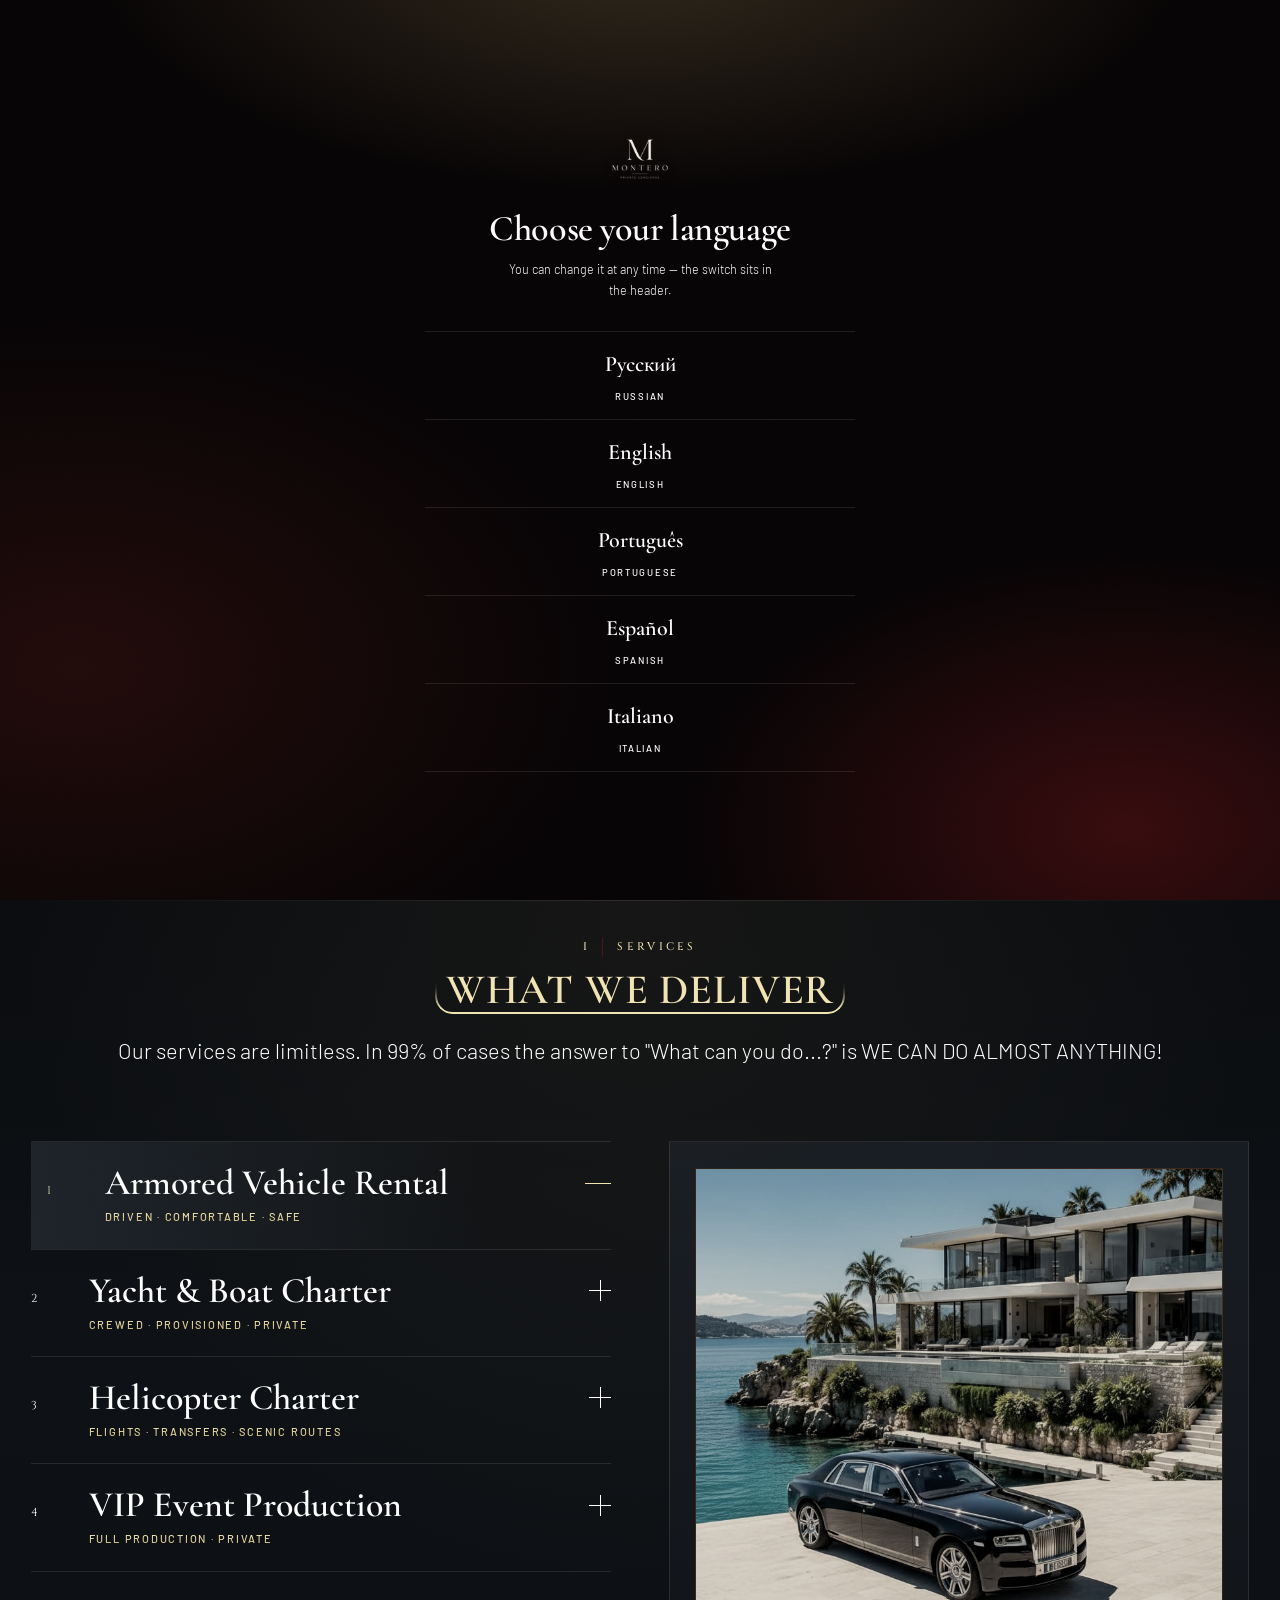
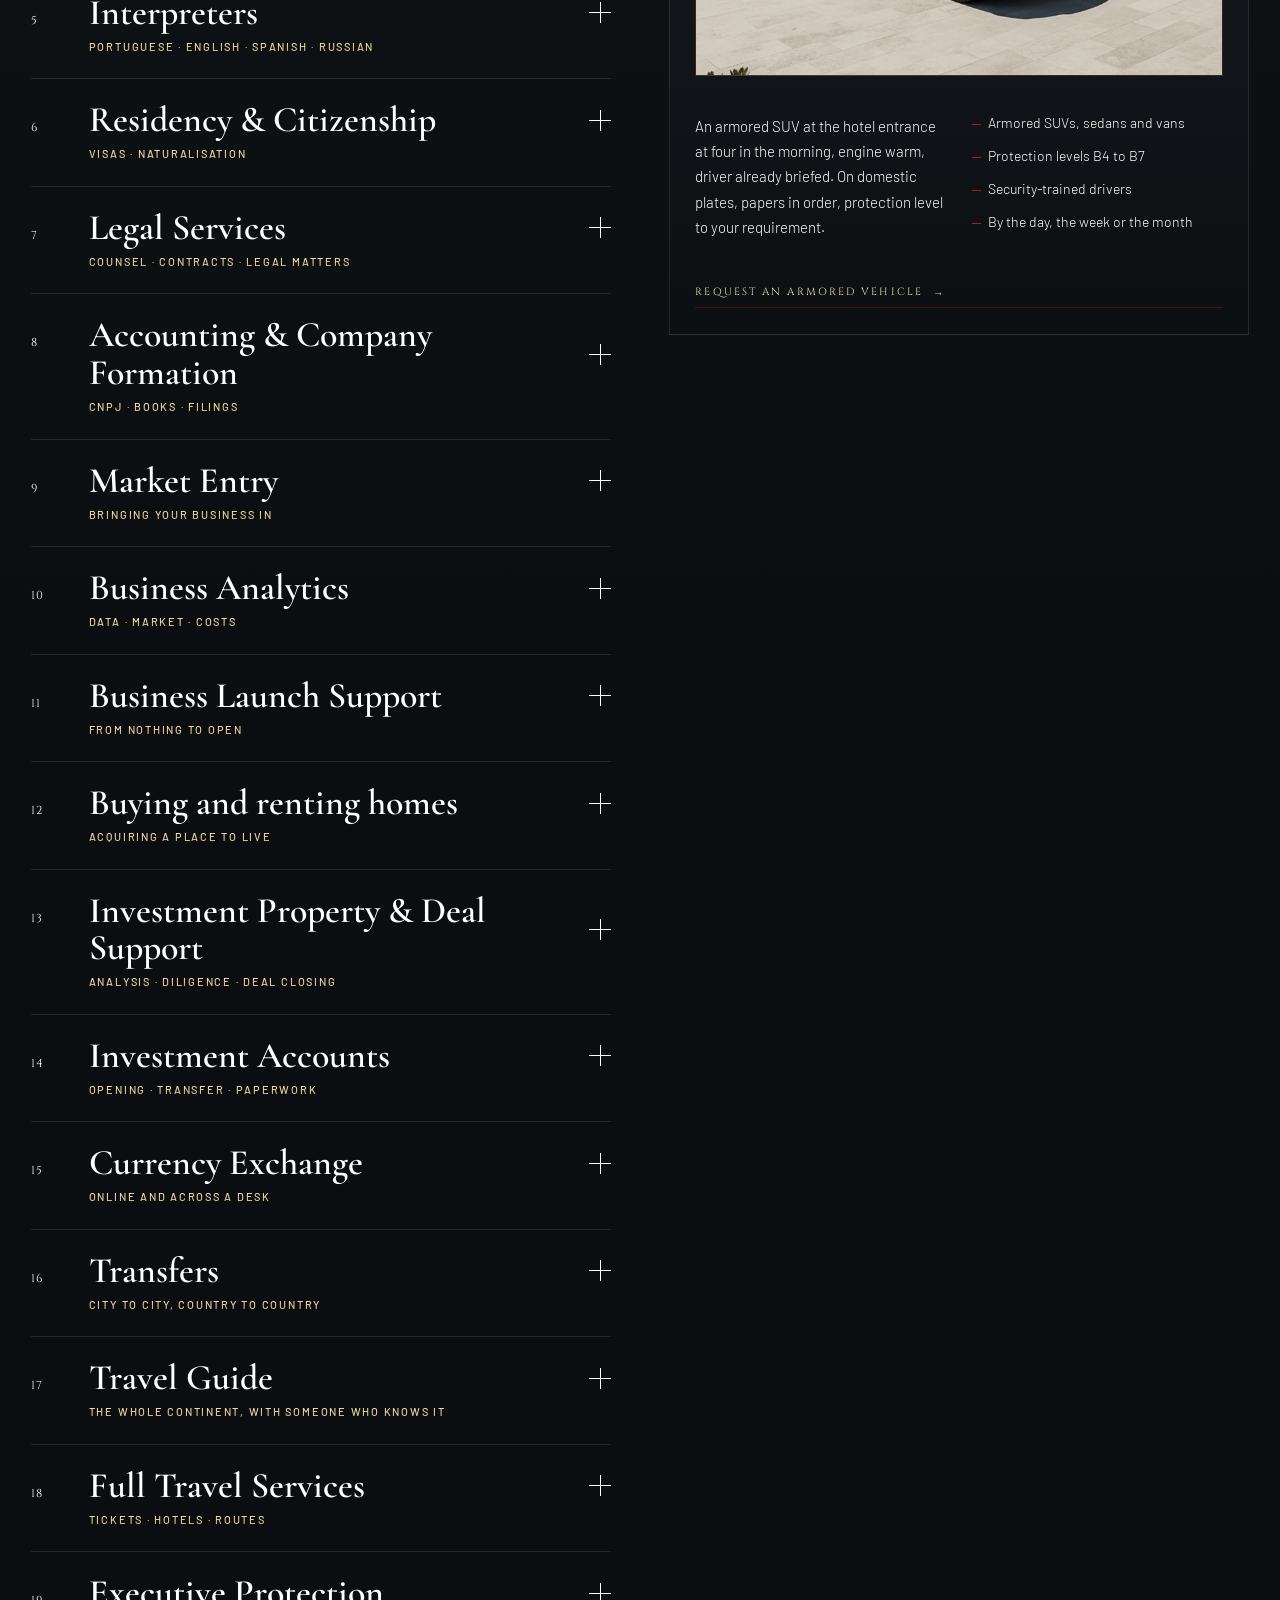
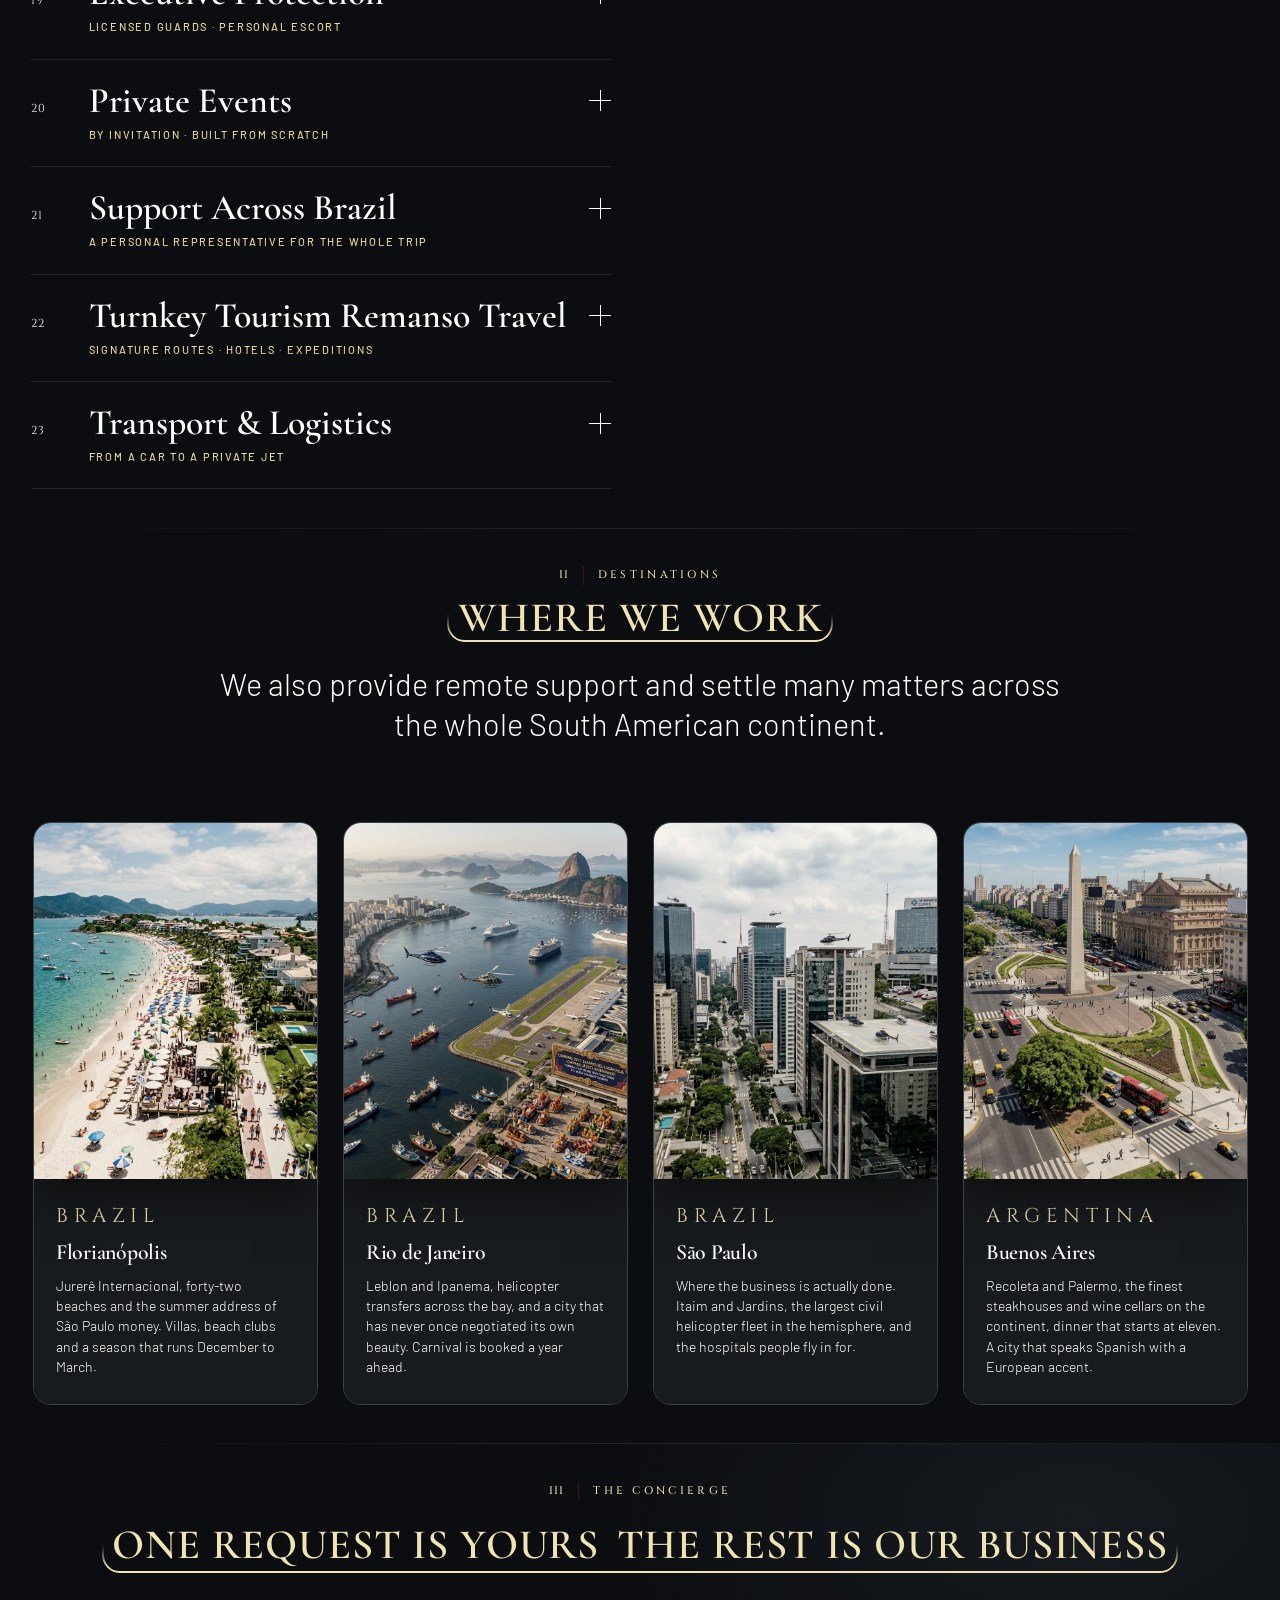
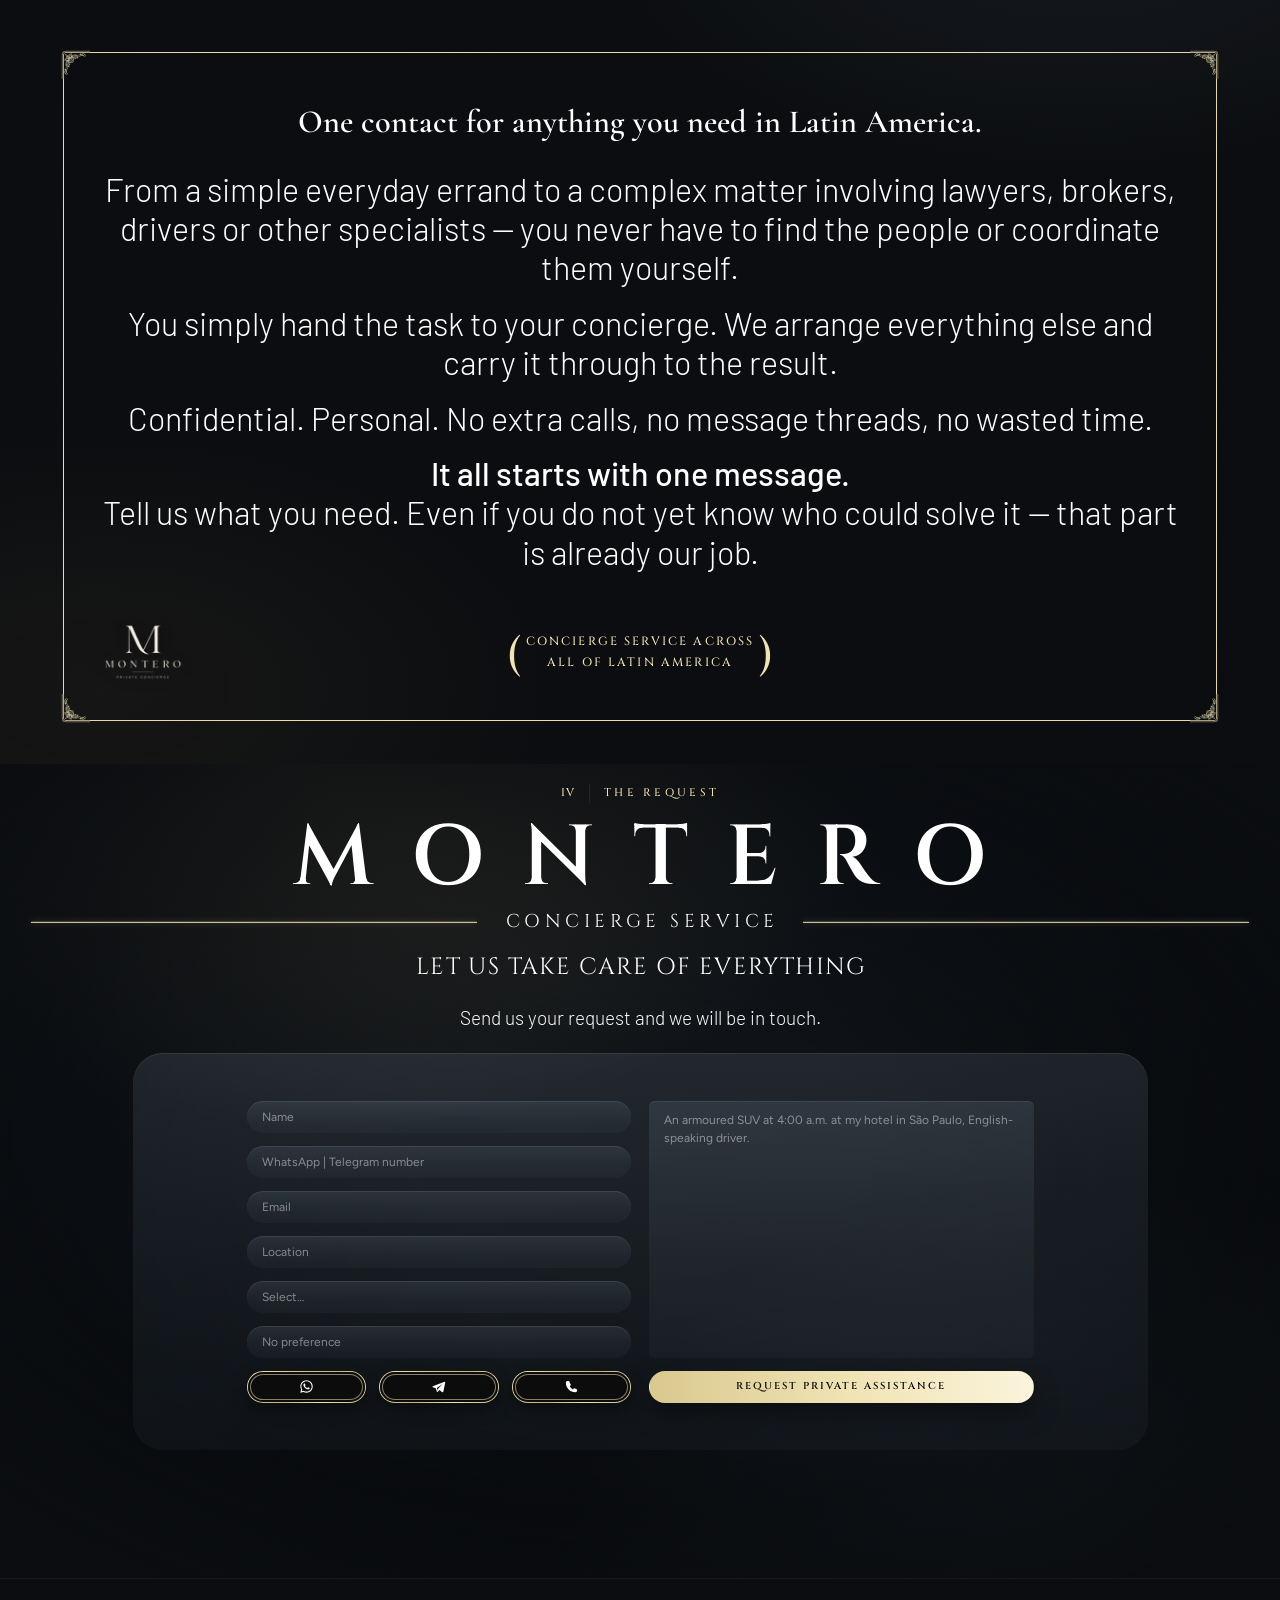
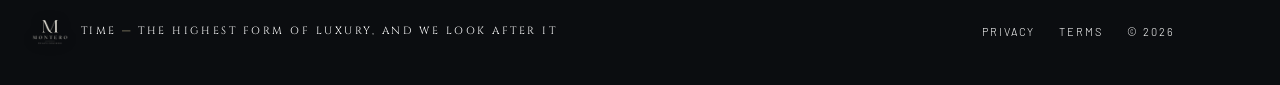
==== v3/index.html @ 1ee617b2 "Обновление сайта Co-Authored-By: Claude Opus 5 <noreply@anthropic.com>" ====
<!doctype html>
<html lang="ru">
<head>
<meta charset="utf-8">
<meta name="viewport" content="width=device-width, initial-scale=1">
<!-- ── Один адрес на оба вида ────────────────────────────────────────
     Здесь живёт компьютерная версия. Если её открыли с телефона —
     возвращаем на общий адрес, где лежит телефонная. Порог тот же,
     981 пиксель; обратно сюда переводит только шире 981, поэтому
     качелей между версиями быть не может. Счётчик за сеанс — не
     больше двух переходов.

     ?stay=1 — остаться здесь наперекор устройству.               -->
<script>
(function () {
  try {
    if (/[?&]stay=1/.test(location.search)) {
      sessionStorage.setItem('mc-stay', '1');
    }
    if (sessionStorage.getItem('mc-stay') === '1') return;
    var n = +(sessionStorage.getItem('mc-jump') || 0);
    if (n >= 2) return;
    if (window.matchMedia('(max-width:980px)').matches) {
      sessionStorage.setItem('mc-jump', n + 1);
      location.replace('../' + location.search + location.hash);
    }
  } catch (e) {}
})();
</script>
<!-- ── Свежесть страницы ─────────────────────────────────────────────
     Перед сайтом стоит щит DDoS-Guard, и он держит копию страницы у
     себя, не слушая ни Cache-Control, ни must-revalidate: проверено на
     пробном файле — изменённый на сервере, он отдавался старым больше
     трёх минут. Поэтому страница спрашивает сама.

     Запрос к version.txt идёт с уникальной меткой времени: такого
     адреса у щита в запасе нет, и он вынужден сходить на сервер. Если
     номер сборки разошёлся с тем, что вшит в страницу, — уходим на
     адрес с этим номером. Он тоже уникален, значит тоже мимо щита, и
     человек видит свежее. Одной перезагрузки хватает.

     Всё обёрнуто так, чтобы отказ сети или старый браузер ничего не
     ломали: не вышло — страница просто остаётся как есть.        -->
<meta name="mc-build" content="e81a429f7b">
<script>
(function () {
  try {
    var m = document.querySelector('meta[name="mc-build"]');
    if (!m || !window.fetch) return;
    var свой = (m.getAttribute('content') || '').trim();
    if (!свой || свой.charAt(0) === '_') return;   /* не собрано — не мешаем */
    fetch('version.txt?t=' + Date.now(), { cache: 'no-store' })
      .then(function (r) { return r.ok ? r.text() : ''; })
      .then(function (t) {
        var нов = (t || '').trim();
        if (!нов || нов === свой) return;
        if (location.search.indexOf('v=' + нов) !== -1) return;   /* уже на свежем */
        location.replace(location.pathname + '?v=' + encodeURIComponent(нов) + location.hash);
      })
      .catch(function () {});
  } catch (e) {}
})();
</script>
<title data-i18n="meta.title">MONTERO — Concierge Service</title>
<link rel="icon" href="assets/img/favicon.ico?v=72ce9bf3" sizes="any">
<link rel="icon" type="image/png" sizes="32x32" href="assets/img/favicon-32.png?v=3764b891">
<link rel="apple-touch-icon" sizes="180x180" href="assets/img/apple-touch-icon.png?v=cc513572">
<meta name="theme-color" content="#0C0C0D">
<meta name="description" data-i18n-content="meta.desc" content="Частный консьерж по Бразилии и Латинской Америке. Одна просьба — всё устроено: транспорт, авиация, яхты, резиденции, охрана.">
<link rel="preconnect" href="https://fonts.googleapis.com">
<link rel="preconnect" href="https://fonts.gstatic.com" crossorigin>
<link rel="stylesheet" href="https://fonts.googleapis.com/css2?family=Libertinus+Serif:ital,wght@0,400;0,600;0,700;1,400&family=Cormorant+Garamond:ital,wght@0,300;0,400;0,500;0,600;1,300;1,400&family=Cinzel:wght@400;500;600&family=Barlow:wght@300;400;500;600&family=Commissioner:wght@300;400;500;600&display=swap">
<link rel="stylesheet" href="https://fonts.googleapis.com/css2?family=Cormorant+Infant:wght@300;400;600;700&family=Figtree:wght@300;400;500;600&family=Playfair+Display:ital,wght@0,400;0,500;0,600;0,700;1,400;1,500;1,600&family=Lora:wght@400;500;600;700&family=Manrope:wght@300;400;500;600;700&display=swap">
<link rel="stylesheet" href="https://fonts.googleapis.com/css2?family=Inter:wght@400;500;600&display=swap">
<link rel="stylesheet" href="assets/css/style.css?v=c3d1b5fe">
<link rel="stylesheet" href="assets/css/rossa.css?v=2e00deb5">
<!-- ── Первый экран показываем уже собранным ─────────────────────────
     Высоту знака, высоту верхнего ряда и кегль описания считает
     app.js по месту, а шрифты приходят с чужого сервера и до их
     подмены строки набраны запасным начертанием. Поэтому без этой
     заслонки видно, как первый экран пересобирается на глазах.

     Держим его невидимым, пока не отработает первый замер поверх
     уже подгруженных шрифтов, и только тогда показываем. Снимает
     заслонку app.js; на случай отказа сети, старого браузера или
     ошибки в скрипте здесь же стоит будильник на две секунды —
     пустым экран не останется ни при каких бедах.

     Телефонной раскладки это не касается: там ничего не считается
     по месту, и прятать нечего.                                  -->
<style>
  html.экран-ждёт .home-canvas{ opacity:0; }
  .home-canvas{ transition:opacity .2s ease-out; }
</style>
<script>
(function () {
  try {
    if (!window.matchMedia('(min-width:981px)').matches) return;
    var к = document.documentElement.classList;
    к.add('экран-ждёт');
    setTimeout(function () { к.remove('экран-ждёт'); }, 2000);
  } catch (e) {}
})();
</script>
</head>
<body>

<div class="grain" aria-hidden="true"></div>

<!-- ════════ NAV ════════ -->
<header class="nav" id="nav">
  <div class="nav-in">
    <a class="brand" href="#home" data-scroll aria-label="На главную" data-i18n-aria="aria.home">
      <img class="brand-mark" src="assets/img/mark-m.png?v=b70dadfa"
           alt="Montero Private Concierge" width="512" height="512" decoding="async">
    </a>

    <nav class="nav-links" aria-label="Разделы" data-i18n-aria="aria.sections">
      <a href="#home" data-scroll data-i18n="nav.home">Главная</a>
      <a href="#services" data-scroll data-i18n="nav.services">Услуги</a>
      <a href="#destinations" data-scroll data-i18n="nav.destinations">Направления</a>
      <a href="#concierge" data-scroll data-i18n="nav.concierge">Консьерж</a>
      <a href="#request" data-scroll data-i18n="nav.request">Заявка</a>
    </nav>

    <div class="nav-right">
      <button class="lang-btn" id="langBtn" type="button" aria-haspopup="dialog">
        <span id="langCode">RU</span>
        <svg viewBox="0 0 10 6" width="9" height="6" aria-hidden="true"><path d="M1 1l4 4 4-4" fill="none" stroke="currentColor" stroke-width="1.2"></path></svg>
      </button>
      <a class="btn btn-ghost btn-sm" href="#request" data-scroll><span data-i18n="nav.cta">Связь 24/7</span></a>
      <button class="burger" id="burger" type="button" aria-label="Меню" data-i18n-aria="aria.menu" aria-expanded="false" aria-controls="drawer">
        <span></span><span></span>
      </button>
    </div>
  </div>
</header>

<div class="drawer" id="drawer" hidden>
  <button class="btn btn-ghost btn-sm drawer-lang" id="langBtnMob" type="button"
          data-i18n="lang.btn">Язык</button>
  <nav class="drawer-links" aria-label="Меню" data-i18n-aria="aria.menu">
    <a href="#home" data-scroll><span data-i18n="nav.home">Главная</span></a>
    <a href="#services" data-scroll><span data-i18n="nav.services">Услуги</span></a>
    <a href="#destinations" data-scroll><span data-i18n="nav.destinations">Направления</span></a>
    <a href="#concierge" data-scroll><span data-i18n="nav.concierge">Консьерж</span></a>
    <a href="#request" data-scroll><span data-i18n="nav.request">Заявка</span></a>
  </nav>
</div>

<main>

<!-- ════════ I · HERO ════════ -->
<!-- Первый экран и витрина под ним — одно полотно в высоту окна.
     Обёртка ниже держит их вместе: остаток высоты уходит первому
     экрану, а нижняя строка витрины садится ровно на край окна. -->
<div class="home-canvas">
<div class="hero-bg" data-parallax="0.14">
    <!-- Снимок вернулся по новому макету: нос яхты и открытое море.
         Кадр владелец сгенерировал сам, я обрезал его под 16:9 и
         увеличил до 2400×1350. На телефоне снимок не показываем —
         там своя вёрстка и свой фон.                              -->
    <picture>
      <img class="media" src="assets/img/hero-yacht.jpg?v=c5a4885f" alt="" fetchpriority="high">
    </picture>
    <!-- Видеофон ложится поверх снимка сам, когда сможет играть.
         Раскройте блок, когда вернём ролик.
    <video class="media vid" autoplay muted loop playsinline preload="auto"
           poster="assets/img/hero.jpg">
      <source src="assets/img/hero.mp4" type="video/mp4">
    </video> -->
  </div>


<section class="hero" id="home">
  <div class="hero-glow" aria-hidden="true"></div>
  <div class="strings" aria-hidden="true">
    <span style="--x:9%;--h:44vh;--o:.10;--d:0s"></span>
    <span style="--x:21%;--h:31vh;--o:.07;--d:-2.4s"></span>
    <span style="--x:37%;--h:52vh;--o:.12;--d:-5.1s"></span>
    <span style="--x:63%;--h:38vh;--o:.09;--d:-1.3s"></span>
    <span style="--x:79%;--h:47vh;--o:.11;--d:-3.7s"></span>
    <span style="--x:92%;--h:28vh;--o:.06;--d:-6.2s"></span>
  </div>
  <div class="hero-vig" aria-hidden="true"></div>

  <div class="shell hero-in">
    <h1 class="lockup reveal d1">
      <span class="lk-name">Montero</span>
      <span class="lk-sub"><i></i><em>Concierge Service</em><i></i></span>
      <span class="lk-claim">
        <span class="lk-dot" aria-hidden="true"></span>
        <b data-i18n="final.claim1">Всё, что вам нужно в Бразилии, Аргентине</b>
        <b class="hard" data-i18n="final.claim2">на одном номере тел: +55-48-99648-1563</b>
      </span>
    </h1>
    <div class="hero-act reveal d4">
      <a class="btn-gold" href="https://wa.me/5548996481563" target="_blank" rel="noopener"><span data-i18n="hero.wa">Связаться с нами</span></a>
      <a class="btn-wire" href="#services" data-scroll><span data-i18n="nav.services">Услуги</span></a>
    </div>
  </div>

  <div class="hero-rail reveal d4">
    <span><b data-count="24">0</b><b>/7</b> <em data-i18n="rail.attendance">на связи</em></span>
    <span><b data-count="20">0</b><b>+</b> <em data-i18n="rail.services">услуг</em></span>
    <span><b data-count="4">0</b> <em data-i18n="rail.destinations">направления</em></span>
    <span><b>1</b> <em data-i18n="rail.number">номер</em></span>
  </div>
</section>

<!-- ════════ I-B · ВИТРИНА ════════
     Панель между первым экраном и разделом услуг: слоган, философия,
     шесть направлений работы и знак с прямой связью. Собрана по
     макету владельца; логика остальных разделов не затронута.   -->
<section class="lp" id="showcase">

  <div class="lp-grid">

    <!-- ── Верхний ряд: ещё четыре кубика ─────────────────────────
         Ряд идёт над двумя нижними и занимает всю ширину витрины,
         но кубиков в нём четыре, а не семь. Он стоит по центру, и
         потому его швы приходятся на середины нижних кубиков —
         ряды нарочно не совпадают. Кубики те же: та же ширина, та
         же пропорция, тот же значок и та же бордовая подсветка. -->
    <div class="lp-quad">
      <span class="lp-cell">
        <a class="lp-tile" href="#services" data-scroll data-open="24">
          <span class="lp-tile-txt">
            <b class="lp-tile-name" data-i18n="lp.имя24">Сопровождение по Южной Америке</b>
            <span class="lp-tile-desc" data-i18n="lp.кубик24">Ваш личный представитель рядом на протяжении всей поездки. Перевод, сопровождение, помощь с маршрутом и любые вопросы на месте.</span>
          </span>
        </a>
      </span>
      <span class="lp-cell">
        <a class="lp-tile" href="#services" data-scroll data-open="23">
          <span class="lp-tile-txt">
            <b class="lp-tile-name" data-i18n="svc.23.name">Закрытые мероприятия</b>
            <span class="lp-tile-desc" data-i18n="lp.кубик23">Доступ к закрытым клубам, частным вечеринкам, премьерам и статусным VIP-событиям. Если нужного события ещё нет — создадим его с нуля.</span>
          </span>
        </a>
      </span>
      <span class="lp-cell">
        <a class="lp-tile" href="#services" data-scroll data-open="25">
          <span class="lp-tile-txt">
            <b class="lp-tile-name" data-i18n="svc.25.name">Туризм под ключ Remanso Travel</b>
            <span class="lp-tile-desc" data-i18n="lp.кубик25">Совместно с Remanso Travel организуем путешествия по Латинской Америке под ключ — с индивидуальным маршрутом, комфортом и вниманием к деталям.</span>
          </span>
        </a>
      </span>
      <span class="lp-cell">
        <a class="lp-tile" href="#services" data-scroll data-open="26">
          <span class="lp-tile-txt">
            <b class="lp-tile-name" data-i18n="svc.26.name">Транспорт и логистика</b>
            <span class="lp-tile-desc" data-i18n="lp.кубик26">Организуем поездки по всему континенту. Подберём транспорт, водителя и выстроим удобный маршрут, учитывая все детали, сроки и личные пожелания в пути.</span>
          </span>
        </a>
      </span>
    </div>

    <!-- ── Кубики услуг · поездка ───────────────────────────────────
         На месте блока «Ваше время. Ваша роскошь.» — четыре стеклянные
         кнопки по макету владельца. Названия и подписи берутся из
         реестра услуг теми же ключами, поэтому переводы приходят сами
         и текст нигде не задваивается: в средней колонке стоят услуги
         01–06, здесь и справа — другие.                              -->
    <article class="lp-col lp-philosophy reveal">
      <div class="lp-tiles">
        <a class="lp-tile" href="#services" data-scroll data-open="21">
          <span class="lp-tile-ico" aria-hidden="true"><svg viewBox="0 0 24 24" width="18" height="18" fill="none" stroke="currentColor" stroke-width="1.4" stroke-linecap="round" stroke-linejoin="round" aria-hidden="true"><path d="M12 3.2 5.6 5.8v5.8c0 3.6 2.6 6.9 6.4 8.2 3.8-1.3 6.4-4.6 6.4-8.2V5.8L12 3.2Z"/></svg></span>
          <span class="lp-tile-txt">
            <b class="lp-tile-name" data-i18n="svc.21.name">Личная охрана</b>
          </span>
        </a>
        <a class="lp-tile" href="#services" data-scroll data-open="17">
          <span class="lp-tile-ico" aria-hidden="true"><svg viewBox="0 0 24 24" width="18" height="18" fill="none" stroke="currentColor" stroke-width="1.4" stroke-linecap="round" stroke-linejoin="round" aria-hidden="true"><path d="M5 9.2h12l-3-3"/><path d="M19 14.8H7l3 3"/></svg></span>
          <span class="lp-tile-txt">
            <b class="lp-tile-name" data-i18n="svc.17.name">Трансферы</b>
          </span>
        </a>
        <a class="lp-tile" href="#services" data-scroll data-open="15">
          <span class="lp-tile-ico" aria-hidden="true"><svg viewBox="0 0 24 24" width="18" height="18" fill="none" stroke="currentColor" stroke-width="1.4" stroke-linecap="round" stroke-linejoin="round" aria-hidden="true"><circle cx="12" cy="12" r="7.6"/><path d="M14.7 9.3a3.1 3.1 0 1 0 0 5.4"/><path d="M9.3 10.8h3.4M9.3 13.2h3.4"/></svg></span>
          <span class="lp-tile-txt">
            <b class="lp-tile-name" data-i18n="svc.15.name">Обмен валюты</b>
          </span>
        </a>
        <a class="lp-tile" href="#services" data-scroll data-open="18">
          <span class="lp-tile-ico" aria-hidden="true"><svg viewBox="0 0 24 24" width="18" height="18" fill="none" stroke="currentColor" stroke-width="1.4" stroke-linecap="round" stroke-linejoin="round" aria-hidden="true"><path d="M12 20.5s5.6-5.1 5.6-9.5a5.6 5.6 0 1 0-11.2 0c0 4.4 5.6 9.5 5.6 9.5Z"/><circle cx="12" cy="10.8" r="2.1"/></svg></span>
          <span class="lp-tile-txt">
            <b class="lp-tile-name" data-i18n="svc.18.name">Гид по Юж. Америке</b>
          </span>
        </a>
      </div>
    </article>

    <!-- ── Шесть направлений работы ─────────────────────────────── -->
    <article class="lp-col lp-services reveal d1">
      <p class="lp-label" data-i18n="lp.svc.label">Услуги</p>
      <ul class="lp-list">
        <li><a href="#services" data-scroll data-open="4">
          <span class="lp-num" aria-hidden="true"><svg viewBox="0 0 24 24" width="18" height="18" fill="none" stroke="currentColor" stroke-width="1.4" stroke-linecap="round" stroke-linejoin="round" aria-hidden="true"><path d="M4 6.2h9.6v6.4H8.4L5.2 15.2v-2.6H4V6.2Z"/><path d="M15.4 9.4H20v6.4h-1.2v2.6l-3.2-2.6h-4"/></svg></span>
          <span class="lp-body">
            <span class="lp-name" data-i18n="svc.4.name">Переводчики</span>
            <span class="lp-tag" data-i18n="lp.tag4">Португальский · Английский</span>
          </span>
          <span class="lp-arrow" aria-hidden="true"></span>
        </a></li>
        <li><a href="#services" data-scroll data-open="1">
          <span class="lp-num" aria-hidden="true"><svg viewBox="0 0 24 24" width="18" height="18" fill="none" stroke="currentColor" stroke-width="1.4" stroke-linecap="round" stroke-linejoin="round" aria-hidden="true"><path d="M4.4 16.8h15.2l-2.1 3.2H6.5l-2.1-3.2Z"/><path d="M12 4.2 6.8 14.6H12V4.2Z"/><path d="M13.6 8.8v5.8h4.2l-4.2-5.8Z"/></svg></span>
          <span class="lp-body">
            <span class="lp-name" data-i18n="svc.1.name">Яхты и катера</span>
            <span class="lp-tag" data-i18n="lp.tag1">С экипажем · С провизией</span>
          </span>
          <span class="lp-arrow" aria-hidden="true"></span>
        </a></li>
        <li><a href="#services" data-scroll data-open="2">
          <span class="lp-num" aria-hidden="true"><svg viewBox="0 0 24 24" width="18" height="18" fill="none" stroke="currentColor" stroke-width="1.4" stroke-linecap="round" stroke-linejoin="round" aria-hidden="true"><path d="M3.4 5.4h17.2"/><path d="M12 5.4v3"/><path d="M7.4 8.4h6.2a3 3 0 0 1 3 3v2.4H7.4a2 2 0 0 1-2-2V10.4a2 2 0 0 1 2-2Z"/><path d="M16.6 12.2h3.8"/><path d="M8.6 13.8v3.4h5.6"/></svg></span>
          <span class="lp-body">
            <span class="lp-name" data-i18n="svc.2.name">Аренда вертолёта</span>
            <span class="lp-tag" data-i18n="lp.tag2">Полёты · Трансферы</span>
          </span>
          <span class="lp-arrow" aria-hidden="true"></span>
        </a></li>
        <li><a href="#services" data-scroll data-open="6">
          <span class="lp-num" aria-hidden="true"><svg viewBox="0 0 24 24" width="18" height="18" fill="none" stroke="currentColor" stroke-width="1.4" stroke-linecap="round" stroke-linejoin="round" aria-hidden="true"><path d="M12 4.2v15.6"/><path d="M6 8.2h12"/><path d="M6 8.2 3.5 14h5L6 8.2Z"/><path d="M18 8.2 15.5 14h5L18 8.2Z"/><path d="M8.5 19.8h7"/></svg></span>
          <span class="lp-body">
            <span class="lp-name" data-i18n="svc.6.name">Юридические услуги</span>
            <span class="lp-tag" data-i18n="svc.6.tag">Адвокаты · Договоры · Правовые вопросы</span>
          </span>
          <span class="lp-arrow" aria-hidden="true"></span>
        </a></li>
        <li><a href="#services" data-scroll data-open="0">
          <span class="lp-num" aria-hidden="true"><svg viewBox="0 0 24 24" width="18" height="18" fill="none" stroke="currentColor" stroke-width="1.4" stroke-linecap="round" stroke-linejoin="round" aria-hidden="true"><path d="M4 15h16"/><path d="M5.6 15l1.5-4.4A2 2 0 0 1 9 9.2h6a2 2 0 0 1 1.9 1.4L18.4 15"/><path d="M5.6 15v2.4M18.4 15v2.4"/><circle cx="8.4" cy="15" r="1.3"/><circle cx="15.6" cy="15" r="1.3"/></svg></span>
          <span class="lp-body">
            <span class="lp-name" data-i18n="lp.svc0">Бронированные авто</span>
            <span class="lp-tag" data-i18n="lp.tag0">С водителем · Комфортно</span>
          </span>
          <span class="lp-arrow" aria-hidden="true"></span>
        </a></li>
        <li><a href="#services" data-scroll data-open="5">
          <span class="lp-num" aria-hidden="true"><svg viewBox="0 0 24 24" width="18" height="18" fill="none" stroke="currentColor" stroke-width="1.4" stroke-linecap="round" stroke-linejoin="round" aria-hidden="true"><rect x="6.2" y="3.6" width="11.6" height="16.8" rx="1.8"/><circle cx="12" cy="10.2" r="2.6"/><path d="M9.4 16.2h5.2"/></svg></span>
          <span class="lp-body">
            <span class="lp-name" data-i18n="svc.5.name">ВНЖ и гражданство</span>
            <span class="lp-tag" data-i18n="svc.5.tag">Визы · Натурализация</span>
          </span>
          <span class="lp-arrow" aria-hidden="true"></span>
        </a></li>
      </ul>
    </article>

    <!-- ── Направления и прямая связь ───────────────────────────── -->
    <article class="lp-col lp-dest reveal d2">
      <p class="lp-label" data-i18n="lp.dest.label">Направления</p>

      <div class="lp-dest-in">
        <p class="lp-big">
          <b>04</b>
          <span data-i18n="lp.dest.word">направления</span>
        </p>
        <ul class="lp-icons">
          <li>
            <svg viewBox="0 0 24 24" width="26" height="26" fill="none" stroke="currentColor" stroke-width="1.1" aria-hidden="true"><path d="M3 11 12 4l9 7"/><path d="M5.5 9.6V20h13V9.6"/><path d="M10 20v-5h4v5"/></svg>
            <span data-i18n="lp.dest.i0">Недвижимость</span>
          </li>
          <li>
            <svg viewBox="0 0 24 24" width="26" height="26" fill="none" stroke="currentColor" stroke-width="1.1" aria-hidden="true"><path d="M3 15h18"/><path d="M5 15v2.5M19 15v2.5"/><path d="M4.5 15l1.8-5.2A2 2 0 0 1 8.2 8.4h7.6a2 2 0 0 1 1.9 1.4L19.5 15"/><circle cx="7.5" cy="15" r="1.6"/><circle cx="16.5" cy="15" r="1.6"/></svg>
            <span data-i18n="lp.dest.i1">Образ жизни</span>
          </li>
          <li>
            <svg viewBox="0 0 24 24" width="26" height="26" fill="none" stroke="currentColor" stroke-width="1.1" aria-hidden="true"><path d="M12 3c.8 0 1.3.8 1.3 1.8v4.4l7.2 3.9v1.7l-7.2-2.2v4l2.3 1.6v1.4L12 19l-3.6.6v-1.4l2.3-1.6v-4L3.5 14.8v-1.7l7.2-3.9V4.8C10.7 3.8 11.2 3 12 3Z"/></svg>
            <span data-i18n="lp.dest.i2">Перелёты</span>
          </li>
          <li>
            <svg viewBox="0 0 24 24" width="26" height="26" fill="none" stroke="currentColor" stroke-width="1.1" aria-hidden="true"><rect x="3" y="7.5" width="18" height="12" rx="1.4"/><path d="M9 7.5V6a1.5 1.5 0 0 1 1.5-1.5h3A1.5 1.5 0 0 1 15 6v1.5"/><path d="M3 12.5h18"/></svg>
            <span data-i18n="lp.dest.i3">Бизнес</span>
          </li>
        </ul>
      </div>

      <!-- ── Кубики услуг · дело ───────────────────────────────────
           На месте блока «Один номер. Один консьерж.». Кнопка прямой
           связи осталась — её владелец убрать не просил.           -->
      <div class="lp-quick">
        <div class="lp-tiles">
        <a class="lp-tile" href="#services" data-scroll data-open="3">
          <span class="lp-tile-ico" aria-hidden="true"><svg viewBox="0 0 24 24" width="18" height="18" fill="none" stroke="currentColor" stroke-width="1.4" stroke-linecap="round" stroke-linejoin="round" aria-hidden="true"><path d="m12 4.2 2.3 4.8 5.3.7-3.8 3.7.9 5.2-4.7-2.5-4.7 2.5.9-5.2-3.8-3.7 5.3-.7L12 4.2Z"/></svg></span>
          <span class="lp-tile-txt">
            <b class="lp-tile-name" data-i18n="svc.3.name">VIP-мероприятия</b>
          </span>
        </a>
        <a class="lp-tile" href="#services" data-scroll data-open="10">
          <span class="lp-tile-ico" aria-hidden="true"><svg viewBox="0 0 24 24" width="18" height="18" fill="none" stroke="currentColor" stroke-width="1.4" stroke-linecap="round" stroke-linejoin="round" aria-hidden="true"><path d="M12 3.2c2.6 2 4 5 4 8.2l-1.6 2.6H9.6L8 11.4c0-3.2 1.4-6.2 4-8.2Z"/><circle cx="12" cy="9.8" r="1.4"/><path d="M9.6 16.6 8 20.4l3-1.3M14.4 16.6 16 20.4l-3-1.3"/></svg></span>
          <span class="lp-tile-txt">
            <b class="lp-tile-name" data-i18n="svc.10.name">Запуск бизнеса</b>
          </span>
        </a>
        <a class="lp-tile" href="#services" data-scroll data-open="12">
          <span class="lp-tile-ico" aria-hidden="true"><svg viewBox="0 0 24 24" width="18" height="18" fill="none" stroke="currentColor" stroke-width="1.4" stroke-linecap="round" stroke-linejoin="round" aria-hidden="true"><circle cx="8.6" cy="9.6" r="3.6"/><path d="M11.2 12.2 18 19"/><path d="M14.6 15.6 16.2 14M16.8 17.8l1.6-1.6"/></svg></span>
          <span class="lp-tile-txt">
            <b class="lp-tile-name" data-i18n="svc.12.name">Покупка, аренда жилья</b>
          </span>
        </a>
        <a class="lp-tile" href="#services" data-scroll data-open="14">
          <span class="lp-tile-ico" aria-hidden="true"><svg viewBox="0 0 24 24" width="18" height="18" fill="none" stroke="currentColor" stroke-width="1.4" stroke-linecap="round" stroke-linejoin="round" aria-hidden="true"><path d="M4 10h16"/><path d="M12 4 4 8.4h16L12 4Z"/><path d="M6.8 10.4v6.8M10.3 10.4v6.8M13.7 10.4v6.8M17.2 10.4v6.8"/><path d="M4 19.6h16"/></svg></span>
          <span class="lp-tile-txt">
            <b class="lp-tile-name" data-i18n="svc.14.name">Инвестиционные счета</b>
          </span>
        </a>
        </div>
        <a class="btn btn-ghost btn-sm lp-one-btn" href="https://wa.me/5548996481563" target="_blank" rel="noopener"><span data-i18n="lp.one.cta">Связаться 24/7</span></a>
      </div>
    </article>

  </div>

  <!-- ── Четыре панели первого экрана ─────────────────────────────
       Собраны по макету владельца: заголовок с золотой чертой и
       четыре пункта со значками. Пункт ведёт к своей услуге тем же
       якорем, что и прежние плитки. Старая витрина ниже осталась —
       на компьютере её прячет таблица стилей.                     -->
  <div class="pnl-row">
    <section class="pnl">
      <h3 class="pnl-h" data-i18n="lp.пнл1">Эксклюзивный Туризм</h3>
      <div class="pnl-grid">
        <a class="pnl-item" href="#services" data-scroll data-open="18">
          <span class="pnl-ico" aria-hidden="true"><svg viewBox="0 0 24 24" width="18" height="18" fill="none" stroke="currentColor" stroke-width="1.4" stroke-linecap="round" stroke-linejoin="round" aria-hidden="true"><path d="M12 20.5s5.6-5.1 5.6-9.5a5.6 5.6 0 1 0-11.2 0c0 4.4 5.6 9.5 5.6 9.5Z"/><circle cx="12" cy="10.8" r="2.1"/></svg></span>
          <span class="pnl-name" data-i18n="lp.пнкт1">Гиды по Юж. Америке</span>
        </a>
        <a class="pnl-item" href="#services" data-scroll data-open="4">
          <span class="pnl-ico" aria-hidden="true"><svg viewBox="0 0 24 24" width="18" height="18" fill="none" stroke="currentColor" stroke-width="1.4" stroke-linecap="round" stroke-linejoin="round" aria-hidden="true"><path d="M4 6.2h9.6v6.4H8.4L5.2 15.2v-2.6H4V6.2Z"/><path d="M15.4 9.4H20v6.4h-1.2v2.6l-3.2-2.6h-4"/></svg></span>
          <span class="pnl-name" data-i18n="lp.пнкт2">Переводчики</span>
        </a>
        <a class="pnl-item" href="#services" data-scroll data-open="19">
          <span class="pnl-ico" aria-hidden="true"><svg viewBox="0 0 24 24" width="18" height="18" fill="none" stroke="currentColor" stroke-width="1.4" stroke-linecap="round" stroke-linejoin="round" aria-hidden="true"><path d="M4 18.4v-8.2"/><path d="M4 12.6h16v5.8"/><path d="M6.6 9.4h4.2a2 2 0 0 1 2 2v1.2"/><circle cx="8.7" cy="7.4" r="1.6"/></svg></span>
          <span class="pnl-name" data-i18n="lp.пнкт3">Бронирование отелей</span>
        </a>
        <a class="pnl-item" href="#services" data-scroll data-open="25">
          <span class="pnl-ico" aria-hidden="true"><svg viewBox="0 0 24 24" width="18" height="18" fill="none" stroke="currentColor" stroke-width="1.4" stroke-linecap="round" stroke-linejoin="round" aria-hidden="true"><path d="M5.6 19.2c3.4 0 3.4-4.2 6.8-4.2s3.4-4.2 6.8-4.2"/><circle cx="5.6" cy="19.2" r="1.6"/><path d="M18.4 5.2v5.6"/><path d="M18.4 5.6h3.2l-1.2 1.6 1.2 1.6h-3.2"/></svg></span>
          <span class="pnl-name" data-i18n="lp.пнкт4">Индивидуальные маршруты</span>
        </a>
      </div>
    </section>
    <section class="pnl">
      <h3 class="pnl-h" data-i18n="lp.пнл2">Личная Мобильность</h3>
      <div class="pnl-grid">
        <a class="pnl-item" href="#services" data-scroll data-open="2">
          <span class="pnl-ico" aria-hidden="true"><svg viewBox="0 0 24 24" width="18" height="18" fill="none" stroke="currentColor" stroke-width="1.4" stroke-linecap="round" stroke-linejoin="round" aria-hidden="true"><path d="M3.4 5.4h17.2"/><path d="M12 5.4v3"/><path d="M7.4 8.4h6.2a3 3 0 0 1 3 3v2.4H7.4a2 2 0 0 1-2-2V10.4a2 2 0 0 1 2-2Z"/><path d="M16.6 12.2h3.8"/><path d="M8.6 13.8v3.4h5.6"/></svg></span>
          <span class="pnl-name" data-i18n="lp.пнкт5">Вертолеты и Самолеты</span>
        </a>
        <a class="pnl-item" href="#services" data-scroll data-open="1">
          <span class="pnl-ico" aria-hidden="true"><svg viewBox="0 0 24 24" width="18" height="18" fill="none" stroke="currentColor" stroke-width="1.4" stroke-linecap="round" stroke-linejoin="round" aria-hidden="true"><path d="M4.4 16.8h15.2l-2.1 3.2H6.5l-2.1-3.2Z"/><path d="M12 4.2 6.8 14.6H12V4.2Z"/><path d="M13.6 8.8v5.8h4.2l-4.2-5.8Z"/></svg></span>
          <span class="pnl-name" data-i18n="lp.пнкт6">Яхты и Катера</span>
        </a>
        <a class="pnl-item" href="#services" data-scroll data-open="17">
          <span class="pnl-ico" aria-hidden="true"><svg viewBox="0 0 24 24" width="18" height="18" fill="none" stroke="currentColor" stroke-width="1.4" stroke-linecap="round" stroke-linejoin="round" aria-hidden="true"><path d="M5 9.2h12l-3-3"/><path d="M19 14.8H7l3 3"/></svg></span>
          <span class="pnl-name" data-i18n="lp.пнкт7">Трансферы</span>
        </a>
        <a class="pnl-item" href="#services" data-scroll data-open="0">
          <span class="pnl-ico" aria-hidden="true"><svg viewBox="0 0 24 24" width="18" height="18" fill="none" stroke="currentColor" stroke-width="1.4" stroke-linecap="round" stroke-linejoin="round" aria-hidden="true"><path d="M4 15h16"/><path d="M5.6 15l1.5-4.4A2 2 0 0 1 9 9.2h6a2 2 0 0 1 1.9 1.4L18.4 15"/><path d="M5.6 15v2.4M18.4 15v2.4"/><circle cx="8.4" cy="15" r="1.3"/><circle cx="15.6" cy="15" r="1.3"/></svg></span>
          <span class="pnl-name" data-i18n="lp.пнкт8">Бронированные авто</span>
        </a>
      </div>
    </section>
    <section class="pnl">
      <h3 class="pnl-h" data-i18n="lp.пнл3">Мир Престижа</h3>
      <div class="pnl-grid">
        <a class="pnl-item" href="#services" data-scroll data-open="3">
          <span class="pnl-ico" aria-hidden="true"><svg viewBox="0 0 24 24" width="18" height="18" fill="none" stroke="currentColor" stroke-width="1.4" stroke-linecap="round" stroke-linejoin="round" aria-hidden="true"><path d="M12 4.2 20 9.6 12 19.8 4 9.6 12 4.2Z"/><path d="M4 9.6h16"/><path d="M9.2 9.6 12 4.2l2.8 5.4"/></svg></span>
          <span class="pnl-name" data-i18n="lp.пнкт9">Доступ к VIP-событиям</span>
        </a>
        <a class="pnl-item" href="#services" data-scroll data-open="10">
          <span class="pnl-ico" aria-hidden="true"><svg viewBox="0 0 24 24" width="18" height="18" fill="none" stroke="currentColor" stroke-width="1.4" stroke-linecap="round" stroke-linejoin="round" aria-hidden="true"><rect x="3.4" y="7.6" width="17.2" height="11.4" rx="2"/><path d="M9 7.6V6a1.6 1.6 0 0 1 1.6-1.6h2.8A1.6 1.6 0 0 1 15 6v1.6"/><path d="M3.4 12.6h17.2"/></svg></span>
          <span class="pnl-name" data-i18n="lp.пнкт10">Бизнес-консалтинг</span>
        </a>
        <a class="pnl-item" href="#services" data-scroll data-open="5">
          <span class="pnl-ico" aria-hidden="true"><svg viewBox="0 0 24 24" width="18" height="18" fill="none" stroke="currentColor" stroke-width="1.4" stroke-linecap="round" stroke-linejoin="round" aria-hidden="true"><rect x="6.2" y="3.6" width="11.6" height="16.8" rx="1.8"/><circle cx="12" cy="10.2" r="2.6"/><path d="M9.4 16.2h5.2"/></svg></span>
          <span class="pnl-name" data-i18n="lp.пнкт11">ВНЖ и Гражданство</span>
        </a>
        <a class="pnl-item" href="#services" data-scroll data-open="6">
          <span class="pnl-ico" aria-hidden="true"><svg viewBox="0 0 24 24" width="18" height="18" fill="none" stroke="currentColor" stroke-width="1.4" stroke-linecap="round" stroke-linejoin="round" aria-hidden="true"><path d="M12 4.2v15.6"/><path d="M6 8.2h12"/><path d="M6 8.2 3.5 14h5L6 8.2Z"/><path d="M18 8.2 15.5 14h5L18 8.2Z"/><path d="M8.5 19.8h7"/></svg></span>
          <span class="pnl-name" data-i18n="lp.пнкт12">Юридические услуги</span>
        </a>
      </div>
    </section>
    <section class="pnl">
      <h3 class="pnl-h" data-i18n="lp.пнл4">Премиум-Сервис</h3>
      <div class="pnl-grid">
        <a class="pnl-item" href="#services" data-scroll data-open="24">
          <span class="pnl-ico" aria-hidden="true"><svg viewBox="0 0 24 24" width="18" height="18" fill="none" stroke="currentColor" stroke-width="1.4" stroke-linecap="round" stroke-linejoin="round" aria-hidden="true"><circle cx="12" cy="8.2" r="3.4"/><path d="M5.6 19.6c.6-3.4 3.2-5.2 6.4-5.2s5.8 1.8 6.4 5.2"/></svg></span>
          <span class="pnl-name" data-i18n="lp.пнкт13">Личное сопровождение</span>
        </a>
        <a class="pnl-item" href="#services" data-scroll data-open="21">
          <span class="pnl-ico" aria-hidden="true"><svg viewBox="0 0 24 24" width="18" height="18" fill="none" stroke="currentColor" stroke-width="1.4" stroke-linecap="round" stroke-linejoin="round" aria-hidden="true"><path d="M12 3.2 5.6 5.8v5.8c0 3.6 2.6 6.9 6.4 8.2 3.8-1.3 6.4-4.6 6.4-8.2V5.8L12 3.2Z"/></svg></span>
          <span class="pnl-name" data-i18n="lp.пнкт14">Личная охрана</span>
        </a>
        <a class="pnl-item" href="#services" data-scroll data-open="12">
          <span class="pnl-ico" aria-hidden="true"><svg viewBox="0 0 24 24" width="18" height="18" fill="none" stroke="currentColor" stroke-width="1.4" stroke-linecap="round" stroke-linejoin="round" aria-hidden="true"><path d="M4.4 10.6 12 4.6l7.6 6"/><path d="M6.4 12v7.4h11.2V12"/><path d="M10.4 19.4v-4.2h3.2v4.2"/></svg></span>
          <span class="pnl-name" data-i18n="lp.пнкт15">Элитная недвижимость</span>
        </a>
        <a class="pnl-item" href="#services" data-scroll data-open="15">
          <span class="pnl-ico" aria-hidden="true"><svg viewBox="0 0 24 24" width="18" height="18" fill="none" stroke="currentColor" stroke-width="1.4" stroke-linecap="round" stroke-linejoin="round" aria-hidden="true"><path d="M4.6 10.2a7.6 7.6 0 0 1 12.8-3.1l2 2"/><path d="M19.4 13.8a7.6 7.6 0 0 1-12.8 3.1l-2-2"/><path d="M19.4 5.2v3.9h-3.9M4.6 18.8v-3.9h3.9"/></svg></span>
          <span class="pnl-name" data-i18n="lp.пнкт16">Обмен валюты</span>
        </a>
      </div>
    </section>
  </div>

  <!-- Нижняя строка витрины (MONTERO · «Ваше время — ваша роскошь» ·
       «Запросить консьержа») убрана по просьбе владельца: место под
       ней отдано кубикам, и витрина кончается ими. -->

</section>

</div><!-- /.home-canvas -->

<!-- ════════ II · SERVICES ════════ -->
<section class="sec services" id="services">
  <div class="shell">
    <header class="sec-head reveal">
      <p class="label"><i>I</i><span data-i18n="sec.svc.label">Услуги</span></p>
      <h2 data-i18n-html="sec.svc.h">Что мы <span class="h-cap">реализуем</span></h2>
      <p class="sec-lede" data-i18n="sec.svc.lede">Наши услуги — безграничны, и в 99% случаев на вопрос "А что вы можете...?" ответ — МОЖЕМ ПРАКТИЧЕСКИ ВСЁ!</p>
    </header>

    <div class="svc-grid">
      <div class="svc-list">

        <article class="svc-row reveal" data-svc data-first>
          <button class="svc-head" type="button" aria-expanded="false">
            <span class="svc-num">1</span>
            <span class="svc-name" data-i18n="svc.0.name">Бронированные автомобили</span>
            <span class="svc-tag" data-i18n="svc.0.tag">С водителем · комфортно · безопасно</span>
            <span class="svc-mark" aria-hidden="true"></span>
          </button>
          <div class="svc-body"><div class="svc-detail">
            <div class="svc-media sc-night"><img class="media" src="assets/img/mobility.jpg?v=4da29753" alt="Mobility"></div>
            <p class="svc-text" data-i18n="svc.0.text">Бронированный внедорожник у входа в отель в четыре утра: двигатель прогрет, водитель уже проинструктирован. Машина на внутренних номерах, документы в порядке, класс защиты — под вашу задачу.</p>
            <ul class="svc-items">
              <li data-i18n="svc.0.i0">Бронированные внедорожники, седаны и микроавтобусы</li>
              <li data-i18n="svc.0.i1">Классы защиты от B4 до B7</li>
              <li data-i18n="svc.0.i2">Водители с подготовкой по безопасности</li>
              <li data-i18n="svc.0.i3">На день, на неделю или на месяц</li>
            </ul>
            <a class="svc-cta" href="#request" data-scroll data-prefill="Armored Vehicle Rental" data-i18n="svc.0.cta">Запросить бронированный автомобиль</a>
          </div></div>
        </article>

        <article class="svc-row reveal" data-svc>
          <button class="svc-head" type="button" aria-expanded="false">
            <span class="svc-num">2</span>
            <span class="svc-name" data-i18n="svc.1.name">Яхты и катера</span>
            <span class="svc-tag" data-i18n="svc.1.tag">С экипажем · С провизией · Приватно</span>
            <span class="svc-mark" aria-hidden="true"></span>
          </button>
          <div class="svc-body"><div class="svc-detail">
            <div class="svc-media sc-sea"><img class="media" src="assets/img/yachts.jpg?v=ecbccb08" alt="Yachts"></div>
            <p class="svc-text" data-i18n="svc.1.text">Яхта с экипажем, полностью подготовленная под ваши пожелания. Или быстрый катер на ваше время. Индивидуальные маршруты, лучшие побережья и полная свобода передвижения по воде.</p>
            <ul class="svc-items">
              <li data-i18n="svc.1.i0">Моторные и парусные яхты с экипажем</li>
              <li data-i18n="svc.1.i1">Гидроциклы и катера</li>
              <li data-i18n="svc.1.i2">Острова, пляжи и курорты континента</li>
              <li data-i18n="svc.1.i3">Шеф-повар, провизия и дайвинг</li>
            </ul>
            <a class="svc-cta" href="#request" data-scroll data-prefill="Yacht &amp; Boat Charter" data-i18n="svc.1.cta">Запросить яхту</a>
          </div></div>
        </article>

        <article class="svc-row reveal" data-svc>
          <button class="svc-head" type="button" aria-expanded="false">
            <span class="svc-num">3</span>
            <span class="svc-name" data-i18n="svc.2.name">Аренда вертолёта</span>
            <span class="svc-tag" data-i18n="svc.2.tag">Полёты · Трансферы · Обзорные маршруты</span>
            <span class="svc-mark" aria-hidden="true"></span>
          </button>
          <div class="svc-body"><div class="svc-detail">
            <div class="svc-media sc-sky"><img class="media" src="assets/img/helicopter.jpg?v=ec0a456b" alt="Helicopter"></div>
            <p class="svc-text" data-i18n="svc.2.text">Сан-Паулу — Буэнос-Айрес без многочасовой дороги и пересадок. Перелёты между городскими площадками, трансферы по Латинской Америке, разрешения оформлены до вашего приезда.</p>
            <ul class="svc-items">
              <li data-i18n="svc.2.i0">Перелёты между городскими площадками</li>
              <li data-i18n="svc.2.i1">Побережье и острова</li>
              <li data-i18n="svc.2.i2">Обзорные полёты над Рио, Фос-ду-Игуасу и др</li>
              <li data-i18n="svc.2.i3">Разрешения на посадку и наземное обслуживание</li>
            </ul>
            <a class="svc-cta" href="#request" data-scroll data-prefill="Helicopter Charter" data-i18n="svc.2.cta">Запросить вертолёт</a>
          </div></div>
        </article>

        <article class="svc-row reveal" data-svc>
          <button class="svc-head" type="button" aria-expanded="false">
            <span class="svc-num">4</span>
            <span class="svc-name" data-i18n="svc.3.name">VIP-мероприятия</span>
            <span class="svc-tag" data-i18n="svc.3.tag">Полная организация · Приватно</span>
            <span class="svc-mark" aria-hidden="true"></span>
          </button>
          <div class="svc-body"><div class="svc-detail">
            <div class="svc-media sc-blood"><img class="media" src="assets/img/vipevents.jpg?v=02e2879f" alt=""></div>
            <p class="svc-text" data-i18n="svc.3.text">Организуем частные мероприятия любого формата — от ужина для небольшой компании до большого закрытого вечера. Подберём место, персонал и всё необходимое для проведения мероприятия.</p>
            <ul class="svc-items">
              <li data-i18n="svc.3.i0">Частные ужины, приёмы и торжества</li>
              <li data-i18n="svc.3.i1">Подбор площадки и полная организация</li>
              <li data-i18n="svc.3.i2">VIP-зоны и доступ на закрытые мероприятия</li>
              <li data-i18n="svc.3.i3">Повара, музыканты, охрана, фотографы</li>
            </ul>
            <a class="svc-cta" href="#request" data-scroll data-prefill="VIP Event Production" data-i18n="svc.3.cta">Запросить мероприятие</a>
          </div></div>
        </article>

        <article class="svc-row reveal" data-svc>
          <button class="svc-head" type="button" aria-expanded="false">
            <span class="svc-num">5</span>
            <span class="svc-name" data-i18n="svc.4.name">Переводчики</span>
            <span class="svc-tag" data-i18n="svc.4.tag">Португальский · Английский · Испанский · Русский</span>
            <span class="svc-mark" aria-hidden="true"></span>
          </button>
          <div class="svc-body"><div class="svc-detail">
            <div class="svc-media sc-ivory"><img class="media mid" src="assets/img/interpreters.jpg?v=7be649f2" alt=""></div>
            <p class="svc-text" data-i18n="svc.4.text">Переводчик помогает общаться на встречах и решать важные вопросы без языкового барьера.</p>
            <ul class="svc-items">
              <li data-i18n="svc.4.i0">Последовательный и синхронный перевод</li>
              <li data-i18n="svc.4.i1">Переговоры и деловые встречи</li>
              <li data-i18n="svc.4.i2">Нотариус, банк, приём у врача</li>
              <li data-i18n="svc.4.i3">Присяжный перевод документов</li>
            </ul>
            <a class="svc-cta" href="#request" data-scroll data-prefill="Interpreters" data-i18n="svc.4.cta">Запросить переводчика</a>
          </div></div>
        </article>

        <article class="svc-row reveal" data-svc>
          <button class="svc-head" type="button" aria-expanded="false">
            <span class="svc-num">6</span>
            <span class="svc-name" data-i18n="svc.5.name">ВНЖ и гражданство</span>
            <span class="svc-tag" data-i18n="svc.5.tag">Визы · Натурализация</span>
            <span class="svc-mark" aria-hidden="true"></span>
          </button>
          <div class="svc-body"><div class="svc-detail">
            <div class="svc-media sc-dark"><img class="media mid" src="assets/img/residency.jpg?v=c7250800" alt=""></div>
            <p class="svc-text" data-i18n="svc.5.text">Временный вид на жительство, постоянный, гражданство. Мы держим дело, следим за сроками и говорим, что происходит на самом деле — на вашем языке, а не на португальском юридическом.</p>
            <ul class="svc-items">
              <li data-i18n="svc.5.i0">ВНЖ по инвестициям, работе и семье</li>
              <li data-i18n="svc.5.i1">ПМЖ</li>
              <li data-i18n="svc.5.i2">Натурализация и паспорт</li>
              <li data-i18n="svc.5.i3">Помощь с документами для всей семьи</li>
            </ul>
            <a class="svc-cta" href="#request" data-scroll data-prefill="Residency &amp; Citizenship" data-i18n="svc.5.cta">Запросить помощь с ВНЖ</a>
          </div></div>
        </article>

        <article class="svc-row reveal" data-svc>
          <button class="svc-head" type="button" aria-expanded="false">
            <span class="svc-num">7</span>
            <span class="svc-name" data-i18n="svc.6.name">Юридические услуги</span>
            <span class="svc-tag" data-i18n="svc.6.tag">Адвокаты · Договоры · Правовые вопросы</span>
            <span class="svc-mark" aria-hidden="true"></span>
          </button>
          <div class="svc-body"><div class="svc-detail">
            <div class="svc-media sc-stone"><img class="media mid" src="assets/img/legal.jpg?v=c8f95186" alt=""></div>
            <p class="svc-text" data-i18n="svc.6.text">Адвокаты помогают разобраться с документами, договорами и юридическими вопросами до принятия важных решений.</p>
            <ul class="svc-items">
              <li data-i18n="svc.6.i0">Корпоративное и договорное право</li>
              <li data-i18n="svc.6.i1">Недвижимость и споры о праве собственности</li>
              <li data-i18n="svc.6.i2">Семейное, наследственное, миграционное</li>
              <li data-i18n="svc.6.i3">Подготовка и проверка документов</li>
            </ul>
            <a class="svc-cta" href="#request" data-scroll data-prefill="Legal Services" data-i18n="svc.6.cta">Запросить юридическую помощь</a>
          </div></div>
        </article>

        <article class="svc-row reveal" data-svc>
          <button class="svc-head" type="button" aria-expanded="false">
            <span class="svc-num">8</span>
            <span class="svc-name" data-i18n="svc.7.name">Бухгалтерия и открытие компаний</span>
            <span class="svc-tag" data-i18n="svc.7.tag">CNPJ · Учёт · Отчётность</span>
            <span class="svc-mark" aria-hidden="true"></span>
          </button>
          <div class="svc-body"><div class="svc-detail">
            <div class="svc-media sc-amber"><img class="media mid" src="assets/img/accounting.jpg?v=afab652a" alt=""></div>
            <p class="svc-text" data-i18n="svc.7.text">Поможем правильно зарегистрировать компанию и вести бухгалтерию. Подготовим отчётность и проконтролируем сроки, чтобы вам не приходилось заниматься этим самостоятельно.</p>
            <ul class="svc-items">
              <li data-i18n="svc.7.i0">Регистрация компании, CPF и CNPJ</li>
              <li data-i18n="svc.7.i1">Учёт, зарплата и налоговая отчётность</li>
              <li data-i18n="svc.7.i2">Выбор системы налогообложения</li>
              <li data-i18n="svc.7.i3">Лицензии, разрешения, годовая отчётность</li>
            </ul>
            <a class="svc-cta" href="#request" data-scroll data-prefill="Accounting &amp; Company Formation" data-i18n="svc.7.cta">Запросить открытие компании</a>
          </div></div>
        </article>

        <article class="svc-row reveal" data-svc>
          <button class="svc-head" type="button" aria-expanded="false">
            <span class="svc-num">9</span>
            <span class="svc-name" data-i18n="svc.8.name">Внедрение бизнеса</span>
            <span class="svc-tag" data-i18n="svc.8.tag">Переносим то, что у вас уже есть</span>
            <span class="svc-mark" aria-hidden="true"></span>
          </button>
          <div class="svc-body"><div class="svc-detail">
            <div class="svc-media sc-stone"><img class="media mid" src="assets/img/businessentry.jpg?v=fe09ca97" alt=""></div>
            <p class="svc-text" data-i18n="svc.8.text">Если у вас уже есть бизнес, мы поможем перенести его в Южную Америку: откроем компанию, найдём партнёров и организуем работу на месте.</p>
            <ul class="svc-items">
              <li data-i18n="svc.8.i0">Филиал, дочерняя компания или ИП</li>
              <li data-i18n="svc.8.i1">Импорт, таможня и сертификация</li>
              <li data-i18n="svc.8.i2">Дистрибуция и местные партнёры</li>
              <li data-i18n="svc.8.i3">Найм и трудовое законодательство</li>
            </ul>
            <a class="svc-cta" href="#request" data-scroll data-prefill="Market Entry" data-i18n="svc.8.cta">Запросить внедрение бизнеса</a>
          </div></div>
        </article>

        <article class="svc-row reveal" data-svc>
          <button class="svc-head" type="button" aria-expanded="false">
            <span class="svc-num">10</span>
            <span class="svc-name" data-i18n="svc.9.name">Бизнес-аналитика</span>
            <span class="svc-tag" data-i18n="svc.9.tag">Данные · Рынок · Расходы</span>
            <span class="svc-mark" aria-hidden="true"></span>
          </button>
          <div class="svc-body"><div class="svc-detail">
            <div class="svc-media sc-dark"><img class="media mid" src="assets/img/analytics.jpg?v=213d8e3c" alt=""></div>
            <p class="svc-text" data-i18n="svc.9.text">Проверяем рынок, спрос, конкурентов и расходы, чтобы понять, как будет работать ваш бизнес в Южной Америке.</p>
            <ul class="svc-items">
              <li data-i18n="svc.9.i0">Исследование рынка и спроса</li>
              <li data-i18n="svc.9.i1">Анализ конкурентов и цен</li>
              <li data-i18n="svc.9.i2">Расчёт доходов и расходов</li>
              <li data-i18n="svc.9.i3">Выбор региона и площадки</li>
            </ul>
            <a class="svc-cta" href="#request" data-scroll data-prefill="Business Analytics" data-i18n="svc.9.cta">Запросить аналитику</a>
          </div></div>
        </article>

        <article class="svc-row reveal" data-svc>
          <button class="svc-head" type="button" aria-expanded="false">
            <span class="svc-num">11</span>
            <span class="svc-name" data-i18n="svc.10.name">Запуск бизнеса</span>
            <span class="svc-tag" data-i18n="svc.10.tag">С нуля до открытия</span>
            <span class="svc-mark" aria-hidden="true"></span>
          </button>
          <div class="svc-body"><div class="svc-detail">
            <div class="svc-media sc-amber"><img class="media mid" src="assets/img/business.jpg?v=dc51268f" alt=""></div>
            <p class="svc-text" data-i18n="svc.10.text">поможем открыть новое дело в Южной Америке с чистого листа. Поможем разработать план, зарегистрировать компанию, найти помещение, подобрать персонал и подготовить всё к открытию.</p>
            <ul class="svc-items">
              <li data-i18n="svc.10.i0">Концепция и бизнес-план</li>
              <li data-i18n="svc.10.i1">Регистрация и лицензии</li>
              <li data-i18n="svc.10.i2">Помещение, ремонт и поставщики</li>
              <li data-i18n="svc.10.i3">Персонал и запуск работы</li>
            </ul>
            <a class="svc-cta" href="#request" data-scroll data-prefill="Business Launch Support" data-i18n="svc.10.cta">Запросить помощь с запуском</a>
          </div></div>
        </article>


        <article class="svc-row reveal" data-svc>
          <button class="svc-head" type="button" aria-expanded="false">
            <span class="svc-num">12</span>
            <span class="svc-name" data-i18n="svc.12.name">Покупка, аренда жилья</span>
            <span class="svc-tag" data-i18n="svc.12.tag">Приобретаем, чтобы жить</span>
            <span class="svc-mark" aria-hidden="true"></span>
          </button>
          <div class="svc-body"><div class="svc-detail">
            <div class="svc-media sc-night"><img class="media mid" src="assets/img/buyproperty.jpg?v=cbe4a7a1" alt=""></div>
            <p class="svc-text" data-i18n="svc.12.text">Купить жильё в Южной Америке иностранцу законно и безопасно. Мы проверим объект, продавца, документы и все возможные нюансы.</p>
            <ul class="svc-items">
              <li data-i18n="svc.12.i0">Поиск и доступ к закрытым объектам</li>
              <li data-i18n="svc.12.i1">Проверка права собственности</li>
              <li data-i18n="svc.12.i2">Переговоры и оформление сделки</li>
              <li data-i18n="svc.12.i3">Регистрация, налоги и коммунальные</li>
            </ul>
            <a class="svc-cta" href="#request" data-scroll data-prefill="Residential Property Purchase" data-i18n="svc.12.cta">Запросить покупку</a>
          </div></div>
        </article>

        <article class="svc-row reveal" data-svc>
          <button class="svc-head" type="button" aria-expanded="false">
            <span class="svc-num">13</span>
            <span class="svc-name" data-i18n="svc.13.name">Инвестобъекты и сопровождение сделок</span>
            <span class="svc-tag" data-i18n="svc.13.tag">Анализ · Проверка · Закрытие сделки</span>
            <span class="svc-mark" aria-hidden="true"></span>
          </button>
          <div class="svc-body"><div class="svc-detail">
            <div class="svc-media sc-amber"><img class="media" src="assets/img/dealsupport.jpg?v=bff60a06" alt=""></div>
            <p class="svc-text" data-i18n="svc.13.text">Проверим, стоит ли объект своих денег, в каком он состоянии и какой доход может приносить. Поможем провести сделку и оформить все документы.</p>
            <ul class="svc-items">
              <li data-i18n="svc.13.i0">Расчёт доходности и стратегии выхода</li>
              <li data-i18n="svc.13.i1">Техническая и юридическая проверка</li>
              <li data-i18n="svc.13.i2">Переговоры и условия сделки</li>
              <li data-i18n="svc.13.i3">Оформление, регистрация и передача объекта</li>
            </ul>
            <a class="svc-cta" href="#request" data-scroll data-prefill="Investment Property &amp; Deal Support" data-i18n="svc.13.cta">Запросить сопровождение сделки</a>
          </div></div>
        </article>

        <article class="svc-row reveal" data-svc>
          <button class="svc-head" type="button" aria-expanded="false">
            <span class="svc-num">14</span>
            <span class="svc-name" data-i18n="svc.14.name">Инвестиционные счета</span>
            <span class="svc-tag" data-i18n="svc.14.tag">Открытие · Перевод · Оформление</span>
            <span class="svc-mark" aria-hidden="true"></span>
          </button>
          <div class="svc-body"><div class="svc-detail">
            <div class="svc-media sc-stone"><img class="media" src="assets/img/banking.jpg?v=b8e794f7" alt=""></div>
            <p class="svc-text" data-i18n="svc.14.text">Поможем открыть счёт, перевести деньги в Южную Америку и подготовить необходимые документы для банка и финансовых организаций.</p>
            <ul class="svc-items">
              <li data-i18n="svc.14.i0">Инвестиционные и брокерские счета</li>
              <li data-i18n="svc.14.i1">Перевод денег из другой страны</li>
              <li data-i18n="svc.14.i2">Оформление капитала в центробанке</li>
              <li data-i18n="svc.14.i3">Подтверждение происхождения средств</li>
            </ul>
            <a class="svc-cta" href="#request" data-scroll data-prefill="Investment Accounts" data-i18n="svc.14.cta">Запросить открытие счёта</a>
          </div></div>
        </article>

        <article class="svc-row reveal" data-svc>
          <button class="svc-head" type="button" aria-expanded="false">
            <span class="svc-num">15</span>
            <span class="svc-name" data-i18n="svc.15.name">Обмен валюты</span>
            <span class="svc-tag" data-i18n="svc.15.tag">Онлайн и за стойкой</span>
            <span class="svc-mark" aria-hidden="true"></span>
          </button>
          <div class="svc-body"><div class="svc-detail">
            <div class="svc-media sc-dark"><img class="media" src="assets/img/fx.jpg?v=9a5d39ac" alt=""></div>
            <p class="svc-text" data-i18n="svc.15.text">Организуем обмен валюты через лицензированные финансовые организации, которые официально осуществляют валютные операции. Подберём подходящий вариант под вашу сумму и задачу, согласуем условия и поможем организовать проведение операции — онлайн или лично.</p>
            <ul class="svc-items">
              <li data-i18n="svc.15.i0">Онлайн-обмен по согласованному курсу</li>
              <li data-i18n="svc.15.i1">Обмен лично по предварительной записи</li>
              <li data-i18n="svc.15.i2">Работа с крупными суммами</li>
              <li data-i18n="svc.15.i3">Чеки и необходимые документы</li>
            </ul>
            <a class="svc-cta" href="#request" data-scroll data-prefill="Currency Exchange" data-i18n="svc.15.cta">Запросить обмен валюты</a>
          </div></div>
        </article>

        <article class="svc-row reveal" data-svc>
          <button class="svc-head" type="button" aria-expanded="false">
            <span class="svc-num">16</span>
            <span class="svc-name" data-i18n="svc.17.name">Трансферы</span>
            <span class="svc-tag" data-i18n="svc.17.tag">Из города в город, из страны в страну</span>
            <span class="svc-mark" aria-hidden="true"></span>
          </button>
          <div class="svc-body"><div class="svc-detail">
            <div class="svc-media sc-night"><img class="media" src="assets/img/transferbr.jpg?v=0878e30b" alt=""></div>
            <p class="svc-text" data-i18n="svc.17.text">Междугородние и международные переезды по континенту: Сан-Паулу, Рио, Флорианополис, Буэнос-Айрес, Асунсьон, Сьюдад-дель-Эсте — и любая точка между ними. Одна машина, один водитель, одна цена, согласованная до выезда.</p>
            <ul class="svc-items">
              <li data-i18n="svc.17.i0">Маршруты по Бразилии, Аргентине и Парагваю</li>
              <li data-i18n="svc.17.i1">Аэропорты, порты и частные терминалы</li>
              <li data-i18n="svc.17.i2">Многодневные маршруты и пересечение границ</li>
              <li data-i18n="svc.17.i3">Фиксированная цена до выезда</li>
            </ul>
            <a class="svc-cta" href="#request" data-scroll data-prefill="Transfers Across Brazil" data-i18n="svc.17.cta">Запросить трансфер</a>
          </div></div>
        </article>

        <article class="svc-row reveal" data-svc>
          <button class="svc-head" type="button" aria-expanded="false">
            <span class="svc-num">17</span>
            <span class="svc-name" data-i18n="svc.18.name">Гид по Юж. Америке</span>
            <span class="svc-tag" data-i18n="svc.18.tag">Весь континент с тем, кто его знает</span>
            <span class="svc-mark" aria-hidden="true"></span>
          </button>
          <div class="svc-body"><div class="svc-detail">
            <div class="svc-media sc-sky"><img class="media" src="assets/img/guide.jpg?v=29b27368" alt=""></div>
            <p class="svc-text" data-i18n="svc.18.text">Гид, который покажет интересные места, хорошие рестораны и красивые маршруты. Организуем поездки по Бразилии, Аргентине, Парагваю и другим странам Южной Америки.</p>
            <ul class="svc-items">
              <li data-i18n="svc.18.i0">Частный гид в любой стране Южной Америки</li>
              <li data-i18n="svc.18.i1">Исторические места, природа и побережье</li>
              <li data-i18n="svc.18.i2">Рестораны, рынки и интересные районы</li>
              <li data-i18n="svc.18.i3">Фото- и дрон-съёмка</li>
            </ul>
            <a class="svc-cta" href="#request" data-scroll data-prefill="Travel Guide" data-i18n="svc.18.cta">Запросить гида</a>
          </div></div>
        </article>

        <article class="svc-row reveal" data-svc>
          <button class="svc-head" type="button" aria-expanded="false">
            <span class="svc-num">18</span>
            <span class="svc-name" data-i18n="svc.19.name">Туристические услуги</span>
            <span class="svc-tag" data-i18n="svc.19.tag">Билеты · Отели · Маршруты</span>
            <span class="svc-mark" aria-hidden="true"></span>
          </button>
          <div class="svc-body"><div class="svc-detail">
            <div class="svc-media sc-ivory"><img class="media" src="assets/img/tourism.jpg?v=c0eae40c" alt=""></div>
            <p class="svc-text" data-i18n="svc.19.text">Организуем поездку полностью: поможем подобрать перелёты, отели, маршрут, билеты и необходимые документы.</p>
            <ul class="svc-items">
              <li data-i18n="svc.19.i0">Перелёты, гостиницы и апартаменты</li>
              <li data-i18n="svc.19.i1">Планирование маршрута по странам</li>
              <li data-i18n="svc.19.i2">Билеты, пропуска и доступ в парки</li>
              <li data-i18n="svc.19.i3">Страховка и документы для поездки</li>
            </ul>
            <a class="svc-cta" href="#request" data-scroll data-prefill="Full Travel Services" data-i18n="svc.19.cta">Запросить организацию поездки</a>
          </div></div>
        </article>

        <article class="svc-row reveal" data-svc>
          <button class="svc-head" type="button" aria-expanded="false">
            <span class="svc-num">19</span>
            <span class="svc-name" data-i18n="svc.21.name">Личная охрана</span>
            <span class="svc-tag" data-i18n="svc.21.tag">Лицензированные охранники · Индивидуальное сопровождение</span>
            <span class="svc-mark" aria-hidden="true"></span>
          </button>
          <div class="svc-body"><div class="svc-detail">
            <div class="svc-media sc-dark"><img class="media" src="assets/img/protection.jpg?v=8ef0d9a9" alt=""></div>
            <p class="svc-text" data-i18n="svc.21.text">Организуем частную безопасность через проверенные партнёрские агентства — лицензированные охранные организации, имеющие все необходимые разрешения для осуществления охранной деятельности в странах Латинской Америки.</p>
            <ul class="svc-items">
              <li data-i18n="svc.21.i0">Группы личной охраны</li>
              <li data-i18n="svc.21.i1">Предварительная проверка маршрутов и площадок</li>
              <li data-i18n="svc.21.i2">Охрана резиденций и мероприятий</li>
              <li data-i18n="svc.21.i3">Оценка рисков и брифинги перед поездкой</li>
            </ul>
            <a class="svc-cta" href="#request" data-scroll data-prefill="Executive Protection" data-i18n="svc.21.cta">Запросить охрану</a>
          </div></div>
        </article>

        <!-- Четыре услуги, добавленные владельцем. Снимок он пришлёт
             отдельно — пока в карточке название и описание. -->
        <article class="svc-row reveal" data-svc>
          <button class="svc-head" type="button" aria-expanded="false">
            <span class="svc-num">20</span>
            <span class="svc-name" data-i18n="svc.23.name">Закрытые мероприятия</span>
            <span class="svc-tag" data-i18n="svc.23.tag">Вход по приглашениям · Организация с нуля</span>
            <span class="svc-mark" aria-hidden="true"></span>
          </button>
          <div class="svc-body"><div class="svc-detail">
            <div class="svc-media sc-dark"><img class="media" src="assets/img/closedevents.jpg?v=8463d9eb" alt=""></div>
            <p class="svc-text" data-i18n="svc.23.text">Доступ к закрытым клубам, частным вечеринкам, премьерам и VIP-событиям. Если нужного события нет — организуем его с нуля: яхта, остров, вилла или другая локация. Всё под ключ — от идеи до деталей.</p>
          </div></div>
        </article>

        <article class="svc-row reveal" data-svc>
          <button class="svc-head" type="button" aria-expanded="false">
            <span class="svc-num">21</span>
            <span class="svc-name" data-i18n="svc.24.name">Сопровождение по всей Бразилии</span>
            <span class="svc-tag" data-i18n="svc.24.tag">Личный представитель рядом всю поездку</span>
            <span class="svc-mark" aria-hidden="true"></span>
          </button>
          <div class="svc-body"><div class="svc-detail">
            <div class="svc-media sc-sky"><img class="media" src="assets/img/supportbr.jpg?v=97fc48cd" alt=""></div>
            <p class="svc-text" data-i18n="svc.24.text">Ваш личный представитель рядом на протяжении всей поездки. Перевод, сопровождение, помощь с маршрутом и любые вопросы на месте — один человек, который всегда с вами и берёт все ваши заботы на себя.</p>
          </div></div>
        </article>

        <article class="svc-row reveal" data-svc>
          <button class="svc-head" type="button" aria-expanded="false">
            <span class="svc-num">22</span>
            <span class="svc-name" data-i18n="svc.25.name">Туризм под ключ Remanso Travel</span>
            <span class="svc-tag" data-i18n="svc.25.tag">Авторские маршруты · Отели · Экспедиции</span>
            <span class="svc-mark" aria-hidden="true"></span>
          </button>
          <div class="svc-body"><div class="svc-detail">
            <div class="svc-media sc-ivory"><img class="media" src="assets/img/remanso.jpg?v=d13de138" alt=""></div>
            <p class="svc-text" data-i18n="svc.25.text">Совместно с Remanso Travel организуем путешествия по Латинской Америке под ключ. Туристические маршруты, отели и виллы, гиды и индивидуальные программы — всё с одной профессиональной командой.</p>
          </div></div>
        </article>

        <article class="svc-row reveal" data-svc>
          <button class="svc-head" type="button" aria-expanded="false">
            <span class="svc-num">23</span>
            <span class="svc-name" data-i18n="svc.26.name">Транспорт и логистика</span>
            <span class="svc-tag" data-i18n="svc.26.tag">От автомобиля до частного джета</span>
            <span class="svc-mark" aria-hidden="true"></span>
          </button>
          <div class="svc-body"><div class="svc-detail">
            <div class="svc-media sc-sky"><img class="media" src="assets/img/logistics.jpg?v=3d8f11d8" alt=""></div>
            <p class="svc-text" data-i18n="svc.26.text">Организуем поездки по всему континенту Латинской Америки: автомобили с водителем и без, трансферы, микроавтобусы, яхты, катера, вертолёты и частные самолёты. Подберём транспорт и полностью организуем ваш маршрут.</p>
          </div></div>
        </article>

      </div>

      <aside class="svc-stage" id="svcStage" aria-live="polite"></aside>
    </div>
  </div>
</section>

<!-- ════════ III · DESTINATIONS ════════ -->
<section class="sec dest" id="destinations">
  <div class="shell">
    <header class="sec-head reveal">
      <p class="label"><i>II</i><span data-i18n="sec.dest.label">Направления</span></p>
      <h2 data-i18n-html="sec.dest.h">География нашей <span class="h-cap">деятельности</span></h2>
      <p class="sec-lede" data-i18n="sec.dest.lede">Мы также оказываем удалённую поддержку и решаем многие вопросы по всему континенту Южной Америки.</p>
    </header>
  </div>

  <div class="bands">
    <article class="band reveal">
      <div class="band-bg sc-sea" data-parallax="0.09"></div>
      <div class="shell band-in">
        <div class="band-col">
          <span class="band-num" data-i18n="dest.country.br">Бразилия</span>
          <h3 data-i18n="dest.0.name">Флорианополис</h3>
          <p class="band-txt" data-i18n="dest.0.txt">Журере-Интернасионал, сорок два пляжа и летний адрес денег Сан-Паулу. Виллы, пляжные клубы и сезон с декабря по март.</p>
        </div>
        <div class="band-plate sc-sea"><img class="media" src="assets/img/floripa.jpg?v=e1ddac7d" alt=""></div>
      </div>
    </article>

    <article class="band reveal">
      <div class="band-bg sc-blood" data-parallax="0.09"></div>
      <div class="shell band-in">
        <div class="band-col">
          <span class="band-num" data-i18n="dest.country.br">Бразилия</span>
          <h3 data-i18n="dest.1.name">Рио-де-Жанейро</h3>
          <p class="band-txt" data-i18n="dest.1.txt">Леблон и Ипанема, вертолётные трансферы через залив и город, который ни разу не торговался о собственной красоте. Карнавал бронируют за год.</p>
        </div>
        <div class="band-plate sc-blood"><img class="media" src="assets/img/rio.jpg?v=cb44ee75" alt=""></div>
      </div>
    </article>

    <article class="band reveal">
      <div class="band-bg sc-stone" data-parallax="0.09"></div>
      <div class="shell band-in">
        <div class="band-col">
          <span class="band-num" data-i18n="dest.country.br">Бразилия</span>
          <h3 data-i18n="dest.2.name">Сан-Паулу</h3>
          <p class="band-txt" data-i18n="dest.2.txt">Там, где дела действительно делаются. Итаим и Жардинс, крупнейший в полушарии парк гражданских вертолётов и клиники, ради которых сюда летят.</p>
        </div>
        <div class="band-plate sc-stone"><img class="media" src="assets/img/saopaulo.jpg?v=b362c9a1" alt=""></div>
      </div>
    </article>

    <article class="band reveal">
      <div class="band-bg sc-sky" data-parallax="0.09"></div>
      <div class="shell band-in">
        <div class="band-col">
          <span class="band-num" data-i18n="dest.country.ar">Аргентина</span>
          <h3 data-i18n="dest.ar.city">Буэнос-Айрес</h3>
          <p class="band-txt" data-i18n="dest.ar.txt">Реколета и Палермо, лучшие стейк-хаусы и винные погреба континента, ужин в одиннадцать вечера. Город, который говорит по-испански с европейским акцентом.</p>
        </div>
        <div class="band-plate sc-sky"><img class="media" src="assets/img/buenosaires.jpg?v=3dd62530" alt=""></div>
      </div>
    </article>


  </div>
</section>

<!-- ════════ IV · CONCIERGE ════════ -->
<section class="sec conc" id="concierge">
  <div class="shell">
    <header class="sec-head reveal">
      <p class="label"><i>III</i><span data-i18n="sec.conc.label">Консьерж</span></p>
      <h2 data-i18n-html="sec.conc.h"><span class="ln">Одна ваша просьба</span> <span class="ln"><span class="h-cap">Остальное наше дело</span></span></h2>
    </header>

    <div class="conc-grid">
      <div class="conc-say reveal">
        <p class="pull" data-i18n="conc.pull">Один контакт для любых задач в Латинской Америке.</p>
        <p data-i18n="conc.p1">От простой бытовой просьбы до сложного вопроса, требующего участия юристов, брокеров, водителей или других специалистов, — вам не нужно искать исполнителей и координировать их самостоятельно.</p>
        <p data-i18n="conc.p2">Вы просто ставите задачу своему консьержу. Мы организуем всё остальное и доведём до результата.</p>
        <p data-i18n="conc.p3">Конфиденциально. Персонально. Без лишних звонков, переписок и потери времени.</p>
        <p class="conc-start" data-i18n-html="conc.p4"><b>Всё начинается с одного сообщения.</b><br>Расскажите, что вам нужно. Даже если вы пока не знаете, кто именно может решить ваш вопрос, — это уже наша задача.</p>
        <div class="conc-sig">
          <img class="seal-lg" src="assets/img/seal-160.png?v=24760b86"
           srcset="assets/img/seal-88.png?v=d2e3e298 88w, assets/img/seal-120.png?v=c7fae577 120w, assets/img/seal-160.png?v=24760b86 160w, assets/img/seal-200.png?v=bf9d3233 200w, assets/img/seal-260.png?v=b6441772 260w, assets/img/seal-360.png?v=07fea1cb 360w, assets/img/seal-512.png?v=429d8ff4 512w"
           sizes="84px"
           alt="" width="512" height="512" decoding="async">
          <span class="conc-sig-t"><b data-i18n-html="conc.signName"><span class="sl">Консьерж-сервис по всей</span> <span class="sl">Латинской Америке</span></b></span>
        </div>
      </div>

      <!-- Список шагов «Вы пишете · Мы отвечаем · Мы устраиваем ·
           Всё готово» удалён по просьбе владельца. -->
    </div>
  </div>
</section>

<!-- ════════ V · REQUEST ════════ -->
<section class="sec req" id="request">
  <div class="shell">
    <!-- Шапка вынесена из левой колонки: метка и заголовок стоят над
         формой по центру, как в разделе «Консьерж». -->
    <header class="sec-head req-head reveal">
      <p class="label"><i>IV</i><span data-i18n="sec.req.label">Заявка</span></p>
      <h2 data-i18n-html="sec.req.h">Позвольте нам позаботиться <span class="h-cap">обо всём</span></h2>
    </header>

    <div class="req-grid">
      <div class="req-say reveal">
        <p class="sec-lede" data-i18n="sec.req.lede">Оставьте заявку, и мы с вами свяжемся.</p>

        <div class="direct">
          <a class="direct-btn" href="https://wa.me/5548996481563" target="_blank" rel="noopener" aria-label="WhatsApp">
            <svg viewBox="0 0 24 24" width="22" height="22" fill="currentColor" aria-hidden="true"><path d="M12.04 2C6.58 2 2.13 6.45 2.13 11.91c0 1.75.46 3.45 1.32 4.95L2 22l5.25-1.38a9.9 9.9 0 0 0 4.79 1.22h.01c5.46 0 9.91-4.45 9.91-9.91 0-2.65-1.03-5.14-2.9-7.01A9.82 9.82 0 0 0 12.04 2Zm0 18.15h-.01a8.2 8.2 0 0 1-4.19-1.15l-.3-.18-3.11.82.83-3.04-.2-.31a8.19 8.19 0 0 1-1.26-4.38c0-4.54 3.7-8.23 8.24-8.23 2.2 0 4.27.86 5.82 2.41a8.18 8.18 0 0 1 2.41 5.83c0 4.54-3.69 8.23-8.23 8.23Zm4.52-6.16c-.25-.12-1.47-.72-1.69-.81-.23-.08-.39-.12-.56.13-.16.24-.64.8-.78.97-.14.16-.29.19-.54.06-.25-.12-1.05-.39-1.99-1.23-.74-.66-1.23-1.47-1.38-1.72-.14-.25-.01-.38.11-.5.11-.11.25-.29.37-.43.13-.15.17-.25.25-.41.08-.17.04-.31-.02-.43-.06-.13-.56-1.35-.77-1.85-.2-.48-.41-.42-.56-.43h-.48c-.16 0-.43.06-.65.31-.23.25-.86.84-.86 2.05s.88 2.38 1 2.54c.13.17 1.74 2.65 4.21 3.72.59.25 1.05.4 1.4.52.59.19 1.13.16 1.55.1.47-.07 1.47-.6 1.67-1.18.21-.58.21-1.07.15-1.18-.06-.1-.23-.17-.48-.29Z"></path></svg>
          </a>
          <a class="direct-btn" href="https://t.me/yurii_baitler" target="_blank" rel="noopener" aria-label="Telegram">
            <svg viewBox="0 0 24 24" width="22" height="22" fill="currentColor" aria-hidden="true"><path d="M21.6 4.3 2.9 11.4c-.8.3-.8 1.4 0 1.7l4.6 1.5 1.8 5.4c.2.7 1.1.9 1.6.3l2.5-2.7 4.7 3.5c.6.4 1.4.1 1.6-.6l3.1-15c.2-.8-.6-1.5-1.2-1.2ZM9.4 14.3l9.1-6.2-7.5 7.9-.3 3.3-1.3-5Z"></path></svg>
          </a>
          <a class="direct-btn" href="tel:+5548996481563" aria-label="Телефон">
            <svg viewBox="0 0 24 24" width="22" height="22" fill="currentColor" aria-hidden="true"><path d="M6.6 3h-.9C4.2 3 3 4.3 3 5.8c0 8.4 6.8 15.2 15.2 15.2 1.5 0 2.8-1.2 2.8-2.7v-.9c0-.5-.3-1-.8-1.2l-3.4-1.4c-.5-.2-1.1 0-1.4.4l-1 1.4c-2.4-1.1-4.3-3-5.4-5.4l1.4-1c.4-.3.6-.9.4-1.4L8.4 3.8C8.2 3.3 7.7 3 7.2 3h-.6Z"></path></svg>
          </a>
        </div>
      </div>

      <div class="req-form reveal" id="request-form-mount"></div>
    </div>
  </div>
</section>

<!-- ════════ VI · FINAL ════════ -->
<section class="final">
  <div class="final-bg sc-night" data-parallax="0.12"><span class="slot">assets/img/final.jpg</span></div>
  <div class="final-vig" aria-hidden="true"></div>
  <div class="shell final-in reveal">
    <div class="lockup">
      <span class="lk-name">Montero</span>
      <span class="lk-sub"><i></i><em>Concierge Service</em><i></i></span>
      <span class="lk-claim">
        <span class="lk-dot" aria-hidden="true"></span>
        <b data-i18n="final.care">Позвольте нам позаботиться обо всём</b>
      </span>
    </div>
  </div>
</section>

</main>

<!-- ════════ FOOTER ════════ -->
<footer class="foot">
  <div class="shell foot-in">
    <div class="foot-brand">
      <img class="seal" src="assets/img/seal-160.png?v=24760b86"
           srcset="assets/img/seal-88.png?v=d2e3e298 88w, assets/img/seal-120.png?v=c7fae577 120w, assets/img/seal-160.png?v=24760b86 160w, assets/img/seal-200.png?v=bf9d3233 200w, assets/img/seal-260.png?v=b6441772 260w, assets/img/seal-360.png?v=07fea1cb 360w, assets/img/seal-512.png?v=429d8ff4 512w"
           sizes="44px"
           alt="" width="512" height="512" decoding="async">
      <span data-i18n-html="foot.brand">Время <em>—</em> высшая форма роскоши, о которой мы позаботимся</span>
    </div>
    <nav class="foot-legal" aria-label="Правовая информация" data-i18n-aria="aria.legal">
      <a href="#" data-legal="privacy" data-i18n="foot.privacy">Конфиденциальность</a>
      <a href="#" data-legal="terms" data-i18n="foot.terms">Условия</a>
      <span class="foot-c">© <span id="yr">2026</span></span>
    </nav>
  </div>
</footer>


<!-- ════════ ВЫБОР ЯЗЫКА ════════ -->
<div class="lang-gate" id="langGate" role="dialog" aria-modal="true" aria-labelledby="langTitle" hidden>
  <div class="lang-in">
    <img class="lang-seal" src="assets/img/seal-160.png?v=24760b86"
           srcset="assets/img/seal-88.png?v=d2e3e298 88w, assets/img/seal-120.png?v=c7fae577 120w, assets/img/seal-160.png?v=24760b86 160w, assets/img/seal-200.png?v=bf9d3233 200w, assets/img/seal-260.png?v=b6441772 260w, assets/img/seal-360.png?v=07fea1cb 360w, assets/img/seal-512.png?v=429d8ff4 512w"
           sizes="62px"
           alt="" width="512" height="512" decoding="async">
    <h2 id="langTitle" data-i18n="lang.title">Выберите язык</h2>
    <p class="lang-sub" data-i18n="lang.sub">Изменить можно в любой момент — переключатель в шапке.</p>
    <ul class="lang-list" id="langList"></ul>
  </div>
</div>

<a class="float-wa" id="floatWa" href="https://wa.me/5548996481563" target="_blank" rel="noopener" aria-label="WhatsApp">
  <svg viewBox="0 0 24 24" width="22" height="22" fill="currentColor" aria-hidden="true">
    <path d="M12.04 2C6.58 2 2.13 6.45 2.13 11.91c0 1.75.46 3.45 1.32 4.95L2 22l5.25-1.38a9.9 9.9 0 0 0 4.79 1.22h.01c5.46 0 9.91-4.45 9.91-9.91 0-2.65-1.03-5.14-2.9-7.01A9.82 9.82 0 0 0 12.04 2Zm0 18.15h-.01a8.2 8.2 0 0 1-4.19-1.15l-.3-.18-3.11.82.83-3.04-.2-.31a8.19 8.19 0 0 1-1.26-4.38c0-4.54 3.7-8.23 8.24-8.23 2.2 0 4.27.86 5.82 2.41a8.18 8.18 0 0 1 2.41 5.83c0 4.54-3.69 8.23-8.23 8.23Zm4.52-6.16c-.25-.12-1.47-.72-1.69-.81-.23-.08-.39-.12-.56.13-.16.24-.64.8-.78.97-.14.16-.29.19-.54.06-.25-.12-1.05-.39-1.99-1.23-.74-.66-1.23-1.47-1.38-1.72-.14-.25-.01-.38.11-.5.11-.11.25-.29.37-.43.13-.15.17-.25.25-.41.08-.17.04-.31-.02-.43-.06-.13-.56-1.35-.77-1.85-.2-.48-.41-.42-.56-.43h-.48c-.16 0-.43.06-.65.31-.23.25-.86.84-.86 2.05s.88 2.38 1 2.54c.13.17 1.74 2.65 4.21 3.72.59.25 1.05.4 1.4.52.59.19 1.13.16 1.55.1.47-.07 1.47-.6 1.67-1.18.21-.58.21-1.07.15-1.18-.06-.1-.23-.17-.48-.29Z"></path>
  </svg>
</a>

<script src="assets/js/legal.js?v=3810bd50"></script>
<script src="assets/js/i18n.js?v=b4839ccc"></script>
<script src="assets/js/request-form.js?v=e39b9464"></script>
<script src="assets/js/app.js?v=1fa6971f"></script>
</body>
</html>
---- v3/assets/css/style.css ----
/* ══════════════════════════════════════════════════════════════════════
   ВАРИАНТ №2 — «Дон Корлеоне»
   Чёрный кабинет, одна тёплая лампа сверху, вино и запёкшийся алый.
   Свет строится радиальными пятнами, а не картинками: вверху вольфрам,
   внизу справа — багровое зарево. Всё остальное уходит в чёрный.
   Тема одна и намеренно тёмная — фон и цвета красятся явно, чтобы
   страница не «занимала» фон у хоста.
   ══════════════════════════════════════════════════════════════════════ */

:root{
  color-scheme:dark;
  /* чёрный со смещением в красный, а не нейтральный серый */
  --void:#0A0607;
  --ink:#100A0B;
  --surface:#17100F;
  --surface-2:#1F1615;

  --blood:#7E1518;        /* глубокая венозная — заливки */
  --scarlet:#A81D22;      /* основной алый */
  --scarlet-lit:#C93030;  /* ховер */
  --ember:#E8564A;        /* редкая горячая точка */

  --amber:#E0C179;        /* вольфрам, свет лампы */
  --amber-dim:#E0C179;

  /* Весь текст — чистый белый. Три ступени оставлены отдельными
     переменными: если понадобится вернуть тише подписи или сноски,
     это правка одной строки, а не двух сотен мест.              */
  --parch:#FFFFFF;        /* основной текст */
  --parch-dim:#FFFFFF;    /* второстепенный */
  --parch-far:#FFFFFF;    /* подписи и сноски */

  --line:rgba(239,230,214,.11);
  --line-soft:rgba(239,230,214,.05);
  --line-red:rgba(168,29,34,.36);

  --display:"Cormorant Garamond","Times New Roman",Georgia,serif;
  --caps:"Cinzel","Cormorant Garamond",Georgia,serif;
  /* Barlow держит латиницу, но кириллицы в нём нет: без пары русский
     молча уезжал в системный Segoe UI и выпадал из набора. Commissioner
     подхватывает кириллицу той же плотности, латиница не меняется. */
  --sans:"Barlow","Commissioner",-apple-system,"Segoe UI",Roboto,Helvetica,Arial,sans-serif;

  --ease:cubic-bezier(.16,1,.3,1);
  --gut:clamp(20px,5vw,76px);
  --shell:1300px;
  --navh:80px;
}
/* Русская версия набирается Libertinus Serif — одной гарнитурой во всех
   ролях. Латинский логотип из этого исключён: MONTERO и Concierge
   Service одинаковы на всех языках и остаются на Cinzel.        */
html[lang="ru"]{
  /* Русская версия набрана Playfair Display — владелец выбрал его
     из проб (до него смотрели Libertinus Serif и Golos Text).

     Два исключения живут в rossa.css, чтобы не размазывать выбор
     по файлу: заголовки разделов идут на Lora, а подписи под
     названиями услуг остались на Libertinus Serif — как на проде.

     Libertinus стоит следом в запасной цепочке: пока он нужен
     подписям, он всё равно загружается.                          */
  --display:"Playfair Display","Libertinus Serif","Cormorant Garamond",Georgia,serif;
  --caps:"Playfair Display","Libertinus Serif","Cormorant Garamond",Georgia,serif;
  --sans:"Playfair Display","Libertinus Serif",Georgia,"Times New Roman",serif;
}
html[lang="ru"] .lk-name,
html[lang="ru"] .lk-sub{ font-family:"Cinzel","Cormorant Garamond",Georgia,serif; }

/* Иностранные версии набираются Cormorant Garamond — той же
   антиквой, что и прежде, но заголовки идут в 600. Владелец прислал
   образец: гарнитура там та самая, а отличие — в насыщенности. На
   сайте заголовки стояли в 400 и рядом с образцом читались бледно.

   Опыт с Playfair владелец не принял — правило снято целиком.

   Сначала это собрали на английском, потом владелец попросил то же
   самое остальным иностранным языкам. Поэтому селектор не перечисляет
   языки, а исключает один: под правило попадают английский,
   португальский, испанский и итальянский — и любой, который добавят
   позже, тоже сразу окажется набран как остальные.

   Насыщенность меняется только у заголовков. Основной текст, подписи
   и логотип не тронуты: MONTERO и Concierge Service одинаковы на всех
   языках и остаются на Cinzel.

   Русского это не касается ничем: он вычтен из селектора и живёт по
   своим правилам выше.                                           */
html:not([lang="ru"]) h2,
html:not([lang="ru"]) h3,
html:not([lang="ru"]) h4,
html:not([lang="ru"]) .svc-name,
html:not([lang="ru"]) .lp-h,
html:not([lang="ru"]) .lp-big b,
html:not([lang="ru"]) .lp-foot-claim b{ font-weight:600; }

/* Подпись под названием услуги («ARMORED · DRIVEN · DISCREET») шла
   Barlow 300 — самым лёгким начертанием. На мелком кегле с большой
   разрядкой такая строка расползается в серую сыпь: у русского эта
   же подпись идёт в 600 и держится плотно. Ставим 500 — строка
   набирает вес, но не спорит с названием услуги над ней.

   Кегль и разрядка прежние: тронута одна насыщенность.           */
html:not([lang="ru"]) .svc-tag{ font-weight:500; }

/* Строки заявления в рамке набираются в одну строку каждая.

   Рамка на компьютере обжимает набор и получает ширину «сколько
   занял текст», а скрипт сетки округляет её до целой точки экрана.
   Округление отнимает доли пикселя — и строке, которая занимала
   ровно всю ширину, этих долей не хватало: она переносилась, а
   высота рамки остаётся прежней, и вторая строка вылезала наружу.
   Это и видно было на первом и последнем экране: по-английски
   переносилась вторая строка заявления, по-испански и по-итальянски —
   первая, и лишняя строка ложилась поверх канта.

   Запрет переноса снимает причину: строка остаётся одной, а
   недостающие доли пикселя гасятся полем рамки — до канта от текста
   почти сорок пикселей.

   Только компьютер: на телефоне рамка тянется по высоте, перенос там
   нормален и нужен.                                                */
@media (min-width:981px){
  html:not([lang="ru"]) .lk-claim b{ white-space:nowrap; }
}

/* Libertinus — книжная антиква со светлыми штрихами: на тёмном фоне
   она выглядела жидко и мельче, чем есть. Для русского поднимаем
   насыщенность до полужирной и добавляем по одному-полтора пункта
   мелким строкам. Остальные языки этого не касается.             */
html[lang="ru"] h2,
html[lang="ru"] h3,
html[lang="ru"] h4,
html[lang="ru"] p,
html[lang="ru"] .sec-lede,
html[lang="ru"] .svc-name,
html[lang="ru"] .svc-tag,
html[lang="ru"] .svc-text,
html[lang="ru"] .band-txt,
html[lang="ru"] .label,
html[lang="ru"] .eyebrow,
html[lang="ru"] .nav-links a,
html[lang="ru"] .drawer-links a,
html[lang="ru"] .hero-rail span,
html[lang="ru"] .hero-rail b,
html[lang="ru"] .hero-in .lk-claim,
html[lang="ru"] .conc-sig-t b,
html[lang="ru"] .foot-brand,
html[lang="ru"] .foot-legal a,
html[lang="ru"] .rf-field label,
html[lang="ru"] .rf-field input,
html[lang="ru"] .rf-field select,
html[lang="ru"] .rf-field textarea,
html[lang="ru"] .btn{ font-weight:600; }

html[lang="ru"] .sec-lede{ font-size:17px; }
html[lang="ru"] .svc-text,
html[lang="ru"] .band-txt{ font-size:16px; }
html[lang="ru"] .steps p{ font-size:15.5px; }
html[lang="ru"] .svc-tag{ font-size:12px; }
html[lang="ru"] .label{ font-size:12px; }
html[lang="ru"] .nav-links a{ font-size:11.5px; }
html[lang="ru"] .drawer-links a{ font-size:11px; }
html[lang="ru"] .hero-rail span{ font-size:11px; }
html[lang="ru"] .btn{ font-size:12px; }
html[lang="ru"] .btn-sm{ font-size:11px; }

/* На узких экранах прибавка съедает строку — там возвращаем кегль
   к исходному, насыщенность остаётся.                           */
@media (max-width:420px){
  html[lang="ru"] .svc-text,
  html[lang="ru"] .band-txt,
  html[lang="ru"] .conc-say > p{ font-size:15px; }
}

*{ box-sizing:border-box; }

html{ scroll-behavior:auto; -webkit-text-size-adjust:100%; }

body{
  margin:0;
  background:var(--void);
  color:var(--parch);
  font-family:var(--sans);
  font-weight:300;
  font-size:16px;
  line-height:1.68;
  overflow-x:hidden;
  -webkit-font-smoothing:antialiased;
}

img,video{ display:block; max-width:100%; }
a{ color:inherit; text-decoration:none; }
button{ font:inherit; color:inherit; background:none; border:0; cursor:pointer; }
::selection{ background:var(--blood); color:var(--parch); }

.shell{ width:100%; max-width:var(--shell); margin-inline:auto; padding-inline:var(--gut); }

/* ── Зерно плёнки ────────────────────────────────────────────────────
   Один SVG-шум поверх всего. Из-за него чёрный перестаёт быть
   «цифровым» и начинает читаться как проявленная плёнка.            */
.grain{
  position:fixed; inset:0; z-index:900; pointer-events:none;
  opacity:.055; mix-blend-mode:overlay;
  background-image:url("data:image/svg+xml,%3Csvg xmlns='http://www.w3.org/2000/svg' width='220' height='220'%3E%3Cfilter id='n'%3E%3CfeTurbulence type='fractalNoise' baseFrequency='.82' numOctaves='3' stitchTiles='stitch'/%3E%3C/filter%3E%3Crect width='100%25' height='100%25' filter='url(%23n)'/%3E%3C/svg%3E");
}

/* ══════════ ТИПОГРАФИКА ══════════ */

h1,h2,h3,h4{
  font-family:var(--display);
  font-weight:400;
  margin:0;
  line-height:.98;
  letter-spacing:-.012em;
  text-wrap:balance;
}

h1{
  font-size:clamp(44px,8vw,132px);
  line-height:.92;
  letter-spacing:-.022em;
  /* лёгкое тиснение: тёплый верх, тень снизу — как свет лампы на бумаге */
  color:var(--parch);
  text-shadow:0 1px 0 rgba(0,0,0,.7), 0 0 60px rgba(224,193,121,.10);
}
h1 .em{
  display:inline-block;
  font-style:italic;
  font-weight:300;
  color:transparent;
  background-image:linear-gradient(96deg,#F3EADA 0%,#E5CFA4 34%,#E0C179 62%,#E8DCC4 100%);
  -webkit-background-clip:text; background-clip:text;
}

h2{ font-size:clamp(34px,5.2vw,78px); }
h2 .em{
  font-style:italic; font-weight:300;
  color:transparent;
  background-image:linear-gradient(96deg,#F3EADA 0%,#E5CFA4 38%,#E0C179 66%,#E8DCC4 100%);
  -webkit-background-clip:text; background-clip:text;
}
h3{ font-size:clamp(30px,4.6vw,62px); }
h4{ font-size:clamp(19px,2vw,24px); letter-spacing:0; }

.lede{
  font-family:var(--display);
  font-size:clamp(18px,2.05vw,26px);
  font-weight:300;
  line-height:1.5;
  color:var(--parch-dim);
  max-width:31ch;
  margin:0;
}

.eyebrow,.label{
  font-family:var(--caps);
  font-size:11px;
  font-weight:500;
  letter-spacing:.30em;
  text-transform:uppercase;
  color:var(--parch-far);
  margin:0;
}
.eyebrow em,.foot-brand em{ color:var(--amber-dim); font-style:normal; }

.label{ display:flex; align-items:center; gap:14px; color:#E0C179; }
.label i{
  font-family:var(--caps); font-style:normal; font-size:11px;
  color:#E0C179; letter-spacing:.1em;
  padding-right:14px; border-right:1px solid var(--line-red);
}

.sec-lede{
  font-size:16px; color:var(--parch-dim);
  max-width:52ch; margin:22px 0 0;
}
/* Лид раздела услуг выключен по центру — он читается как заявление,
   а не как вводный абзац, и по левому краю висел бы неровно.   */
#services .sec-lede{ text-align:center; margin-inline:auto; }

/* ══════════ КНОПКИ ══════════ */

.btn{
  position:relative; display:inline-flex; align-items:center; justify-content:center;
  font-family:var(--caps); font-size:11px; font-weight:500;
  letter-spacing:.20em; text-transform:uppercase;
  padding:0 30px; height:52px;
  border:1px solid transparent;
  transition:color .4s var(--ease), background-color .4s var(--ease),
             border-color .4s var(--ease), transform .4s var(--ease);
}
.btn span{ position:relative; z-index:2; }

.btn-fill{ background:var(--blood); color:var(--parch); border-color:var(--blood); }
.btn-fill:hover{ background:var(--scarlet); border-color:var(--scarlet-lit); transform:translateY(-2px); }

.btn-ghost{ border-color:var(--line); color:var(--parch-dim); }
.btn-ghost:hover{ border-color:var(--amber-dim); color:var(--parch); transform:translateY(-2px); }

.btn-line{ border-color:var(--line-red); color:var(--parch); }
.btn-line:hover{ border-color:var(--scarlet); background:rgba(126,21,24,.22); }

.btn-sm{ height:42px; padding:0 20px; font-size:10px; letter-spacing:.18em; }
.btn-lg{ height:60px; padding:0 38px; }

:focus-visible{ outline:1px solid var(--amber); outline-offset:3px; }

/* ══════════ ШАПКА ══════════ */

.nav{
  position:fixed; inset:0 0 auto; z-index:800;
  height:var(--navh);
  transition:transform .5s var(--ease), background-color .5s var(--ease),
             border-color .5s var(--ease), backdrop-filter .5s var(--ease);
  border-bottom:1px solid transparent;
}
.nav.solid{
  background:rgba(10,6,7,.86);
  backdrop-filter:blur(14px) saturate(120%);
  border-bottom-color:var(--line-soft);
}
.nav.hide{ transform:translateY(-100%); }

.nav-in{
  height:100%; max-width:var(--shell); margin-inline:auto;
  padding-inline:var(--gut);
  display:flex; align-items:center; justify-content:space-between; gap:24px;
}

.brand{ display:flex; align-items:center; gap:13px; min-width:0; }
/* Знак — растровый, поэтому размер задаём по ширине, высоту оставляем
   пропорции. Золотое свечение снято вместе с кольцом: вокруг чёрного
   диска оно читалось тем же ободом, только размытым.                 */
.brand-mark,.seal,.seal-lg,.lang-seal{
  display:block; flex:none; height:auto;
  filter:drop-shadow(0 2px 6px rgba(0,0,0,.5));
}
/* Подложки у знака больше нет: чёрный квадрат снят, остались одни
   буквы на прозрачном. Очерчивать нечего — кант тоже снят.      */
/* В шапке знак стоит один, без надписи рядом: имя набрано
   внутри квадрата, и дублировать его словом было бы лишним.
   72 пикселя вместо прежних 54 — на них разбирается и подпись
   «Private Concierge» под именем.                          */
.brand-mark{ width:72px; }
.seal{ width:44px; }
.foot-brand .seal{ width:38px; }
.seal-lg{ width:84px; }
.lang-seal{ width:62px; margin:0 auto 20px; }

/* Меню стоит ровно по центру шапки — под серединой имени MONTERO,
   а не там, куда его двигают знак слева и кнопки справа. Абсолютная
   привязка к середине: длина пунктов и языка на неё не влияет.   */
.nav-links{ display:flex; gap:clamp(18px,2.4vw,38px); }
/* От 1200 пикселей меню встаёт ровно по центру шапки — под серединой
   имени MONTERO, а не там, куда его двигают знак слева и кнопки
   справа. Ниже 1200 места между ними нет, и меню остаётся в потоке,
   иначе оно наезжает на кнопку языка.                            */
@media (min-width:1200px){
  .nav-links{ position:absolute; left:50%; transform:translateX(-50%); }
}
.nav-links a{
  position:relative;
  font-family:var(--caps); font-size:10.5px; font-weight:400;
  letter-spacing:.22em; text-transform:uppercase;
  color:var(--parch);
  padding-block:6px;
  transition:color .35s var(--ease);
}
/* Алая черта под пунктом снята. Наведение и текущий раздел даёт
   белое неоновое свечение самих букв — тем же светом, что горит
   под кнопкой на первом экране.                                */
.nav-links a{
  transition:color .35s var(--ease), text-shadow .35s var(--ease);
}
/* Свечение только под курсором: текущий раздел не подсвечивается,
   иначе один пункт горит постоянно.                            */
.nav-links a:hover{
  color:#FFFFFF;
  text-shadow:
    0 0 4px rgba(255,255,255,.95),
    0 0 14px rgba(255,255,255,.7),
    0 0 30px rgba(255,255,255,.4);
}

.nav-right{ display:flex; align-items:center; gap:10px; }

/* Шапка держится тихо: тонкая серая обводка, мелкий кегль, всё
   прижато к правому краю. Золото здесь спорило с заголовком.     */
.nav-right > .lang-btn,
.nav-right > .btn{
  height:32px; box-sizing:border-box;
  /* Язык и «Связь 24/7» — одного размера: 118 пикселей покрывают
     самую длинную из пяти подписей кнопки связи (испанскую).   */
  min-width:118px;
  display:inline-flex; align-items:center; justify-content:center;
  padding:0 11px;
  font-size:9px; letter-spacing:.16em;
  background:transparent;
  border:1px solid var(--line);
  color:var(--parch-dim);
  box-shadow:none;
  transition:color .4s var(--ease), border-color .4s var(--ease);
}
.nav-right > .lang-btn:hover,
.nav-right > .btn:hover{
  border-color:var(--amber-dim); color:var(--parch);
  background:transparent; box-shadow:none; transform:none;
}
.nav-right > .nav-tel{
  border:0; padding:0; height:auto; background:transparent;
  box-shadow:none; color:var(--parch-dim);
}
.nav-right > .nav-tel:hover{ color:var(--amber); box-shadow:none; transform:none; }
.nav-tel{
  font-size:11px; letter-spacing:.05em;
  white-space:nowrap;
}

/* touch-action:none — иначе браузер считает движение вниз прокруткой
   и перестаёт слать pointermove, а выбор ведением ломается. */
.burger{ display:none; width:34px; height:34px; position:relative; touch-action:none; }
.burger span{
  position:absolute; left:9px; right:9px; height:1px; background:var(--parch);
  transition:transform .4s var(--ease), opacity .3s;
}
.burger span:first-child{ top:15px; }
.burger span:last-child{ top:20px; }
.burger[aria-expanded="true"] span:first-child{ transform:translateY(3px) rotate(45deg); }
.burger[aria-expanded="true"] span:last-child{ transform:translateY(-3px) rotate(-45deg); }

/* ── Шторка ──────────────────────────────────────────────────────────
   [hidden] в UA-стилях даёт display:none, но любой авторский display
   его перебивает — и невидимая шторка молча ловит все клики. Поэтому
   правило ниже обязательно.                                          */
.drawer[hidden]{ display:none; }
.drawer{
  position:fixed; inset:0; z-index:790;
  display:flex; flex-direction:column; justify-content:center;
  padding:calc(var(--navh) + 30px) var(--gut) 40px;
  background:
    radial-gradient(ellipse 80% 50% at 50% 0%, rgba(224,193,121,.14), transparent 60%),
    radial-gradient(ellipse 70% 60% at 80% 100%, rgba(126,21,24,.30), transparent 68%),
    var(--void);
  opacity:0; transition:opacity .42s var(--ease);
}
.drawer.open{ opacity:1; }

.drawer-lang{ align-self:center; margin-bottom:22px; }

/* Пункт под пальцем: подрастает, уходит в золото и получает лёгкую
   подложку слева. Меняем transform, а не кегль — от смены кегля
   строки прыгали бы, и палец терял бы цель.                     */
.drawer-links a span{
  display:inline-block; transform-origin:center;
  transition:transform .22s var(--ease), color .22s var(--ease);
}
.drawer-links a.hot{
  background:linear-gradient(90deg, transparent,
    rgba(224,193,121,.14) 28%, rgba(224,193,121,.14) 72%, transparent);
}
.drawer-links a.hot span{ transform:scale(1.22); color:#E0C179; }
.drawer-links{ display:flex; flex-direction:column; gap:4px; }
/* Пункты набраны как надпись на кнопке «Связь 24/7»: та же гарнитура,
   тот же кегль и разрядка. Место под палец держим отступами строки,
   а не размером букв — иначе по мелкому тексту трудно попасть.    */
.drawer-links a{
  display:flex; align-items:center; justify-content:center;
  font-family:var(--caps); font-size:10px; font-weight:500;
  letter-spacing:.18em; text-transform:uppercase;
  line-height:1.2; color:var(--parch);
  border-bottom:1px solid var(--line-soft); padding-block:17px;
}

/* ══════════ СВЕТОВЫЕ ПОДЛОЖКИ ══════════
   Вместо фотографий — свет. Каждая сцена это один тёплый источник
   и один холодный или багровый отблеск на противоходе.              */

.sc-night{ background:
  radial-gradient(ellipse 70% 55% at 26% 12%, rgba(224,193,121,.20), transparent 62%),
  radial-gradient(ellipse 60% 55% at 84% 88%, rgba(126,21,24,.34), transparent 66%),
  linear-gradient(160deg,#150E0E 0%,#0B0708 60%,#080506 100%); }

.sc-blood{ background:
  radial-gradient(ellipse 66% 50% at 74% 18%, rgba(200,48,44,.30), transparent 62%),
  radial-gradient(ellipse 70% 60% at 18% 92%, rgba(64,12,14,.7), transparent 70%),
  linear-gradient(150deg,#2A0E10 0%,#150809 55%,#0A0506 100%); }

.sc-sea{ background:
  radial-gradient(ellipse 60% 50% at 30% 82%, rgba(30,72,78,.42), transparent 66%),
  radial-gradient(ellipse 60% 50% at 78% 14%, rgba(224,193,121,.18), transparent 62%),
  linear-gradient(165deg,#0D1618 0%,#0B0E10 58%,#080607 100%); }

.sc-sky{ background:
  radial-gradient(ellipse 70% 46% at 52% 4%, rgba(224,193,121,.26), transparent 60%),
  radial-gradient(ellipse 60% 60% at 12% 96%, rgba(126,21,24,.24), transparent 68%),
  linear-gradient(180deg,#1A1210 0%,#0E0A0A 62%,#080606 100%); }

.sc-stone{ background:
  radial-gradient(ellipse 62% 52% at 68% 20%, rgba(160,146,124,.18), transparent 62%),
  radial-gradient(ellipse 60% 58% at 20% 90%, rgba(90,20,22,.30), transparent 68%),
  linear-gradient(155deg,#171414 0%,#0D0B0B 60%,#070606 100%); }

.sc-amber{ background:
  radial-gradient(ellipse 66% 50% at 40% 14%, rgba(224,193,121,.30), transparent 62%),
  radial-gradient(ellipse 58% 56% at 88% 90%, rgba(110,26,24,.32), transparent 66%),
  linear-gradient(160deg,#20160F 0%,#120C0A 58%,#090606 100%); }

.sc-ivory{ background:
  radial-gradient(ellipse 70% 52% at 46% 10%, rgba(236,224,202,.20), transparent 62%),
  radial-gradient(ellipse 56% 56% at 84% 92%, rgba(126,21,24,.22), transparent 68%),
  linear-gradient(170deg,#1B1614 0%,#100B0B 60%,#080606 100%); }

.sc-dark{ background:
  radial-gradient(ellipse 60% 46% at 78% 10%, rgba(190,160,110,.14), transparent 60%),
  radial-gradient(ellipse 64% 60% at 24% 94%, rgba(90,18,20,.30), transparent 70%),
  linear-gradient(150deg,#120E0E 0%,#0A0708 62%,#070506 100%); }

/* подпись слота — видно только пока нет снимка */
.slot{
  position:absolute; left:14px; bottom:12px;
  font-family:var(--sans); font-size:9px; letter-spacing:.2em;
  text-transform:uppercase; color:rgba(239,230,214,.20);
  border:1px dashed rgba(239,230,214,.14);
  padding:3px 8px; pointer-events:none;
}
.media{ width:100%; height:100%; object-fit:cover; }

/* ══════════ ПЕРВЫЙ ЭКРАН ══════════ */

.hero{
  position:relative; isolation:isolate;
  min-height:100svh;
  display:grid; grid-template-rows:1fr auto;
  padding:calc(var(--navh) + 30px) 0 0;
  overflow:hidden;
}
/* Первый экран стоит на сплошном чёрном. Ни подсветки, ни отсветов,
   ни перехода — владелец попросил ровный чёрный фон.            */
.hero-bg{ position:absolute; inset:-12% 0; z-index:-2; background:#000000; }
/* Снимок гримируем под палитру: гасим, уводим в тёплое, снимаем лишнюю
   насыщенность. Ночной город должен стать сценой, а не открыткой.
   Градиент под ним остаётся и работает, пока файл грузится.          */
.hero-bg .media{
  position:absolute; inset:0; width:100%; height:100%;
  object-fit:cover; object-position:center 72%;
  filter:brightness(.88) contrast(1.05) saturate(.80) sepia(.06);
  /* Медленный наезд: кадр живёт, но движение на грани заметности.
     Дорогой сайт двигается так, что вы замечаете это не сразу.
     Цикл 46 секунд, туда и обратно — стыка не видно.               */
  animation:heroDrift 46s ease-in-out infinite;
  will-change:transform;
}
@keyframes heroDrift{
  0%   { transform:scale(1.05) translate3d(0,0,0); }
  50%  { transform:scale(1.13) translate3d(-1.8%,-1.2%,0); }
  100% { transform:scale(1.05) translate3d(0,0,0); }
}

/* Видеофон появляется, только когда действительно готов играть.
   Пока не готов — под ним стоит снимок, и пустого чёрного экрана
   на медленной сети не бывает.                                    */
.hero-bg .vid{ opacity:0; transition:opacity 1.4s var(--ease); }
.hero-bg .vid.on{ opacity:1; }

/* Ролик ярче и беспокойнее снимка: гасим сильнее, иначе огни города
   лезут в заголовок. И наезд ему нужен слабее — 720 пикселей исходника
   при сильном увеличении мылят. Ритм тот же, размах вдвое меньше.   */
.hero-bg .vid{
  filter:brightness(.74) contrast(1.12) saturate(.58) sepia(.16);
  animation-name:heroDriftVid;
}
@keyframes heroDriftVid{
  0%   { transform:scale(1.01) translate3d(0,0,0); }
  50%  { transform:scale(1.05) translate3d(-.8%,-.5%,0); }
  100% { transform:scale(1.01) translate3d(0,0,0); }
}

/* Дыхание лампы: свет над городом медленно набирает и отпускает.
   Один слой, 17 секунд — этого хватает, чтобы экран не выглядел
   застывшей картинкой.                                            */
/* Дыхание лампы снято вместе с остальным светом первого экрана. */
.hero-glow{ display:none; }
@keyframes heroBreath{
  0%,100%{ opacity:.5; }
  50%    { opacity:1; }
}

/* виньетка — то, что превращает градиент в кадр */
/* Виньетка не нужна: затемнять ровный чёрный нечем и незачем. */
.hero-vig{ display:none; }

/* Когда снимок есть, кадру нужна другая выдержка: тёмная колонка слева
   под заголовок, опора под полосой цифр и виньетка глубже. Без снимка
   такая заливка съела бы градиент, поэтому правило включается только
   при наличии картинки.                                              */
.hero:has(.media) .hero-vig{
  background:
    radial-gradient(ellipse 66% 40% at 44% -8%, rgba(224,193,121,.14), transparent 62%),
    radial-gradient(ellipse 46% 42% at 90% 88%, rgba(168,30,34,.24), transparent 66%),
    radial-gradient(ellipse 94% 90% at 50% 44%, transparent 24%, rgba(6,3,4,.52) 74%, rgba(5,3,4,.94) 100%),
    radial-gradient(ellipse 70% 46% at 50% 82%, rgba(6,3,4,.72), transparent 72%),
    /* Подложка под именем: закатное небо светлее ночного, и белые
       буквы на нём тонули. Пятно мягкое и широкое — читается как
       глубина кадра, а не как плашка.                          */
    radial-gradient(ellipse 54% 30% at 50% 40%, rgba(6,3,4,.42), transparent 78%),
    linear-gradient(180deg, rgba(6,3,4,.78) 0%, rgba(6,3,4,.30) 20%, rgba(6,3,4,.34) 40%, rgba(6,3,4,.66) 62%, rgba(6,3,4,.78) 78%, rgba(6,3,4,.96) 100%);
}
/* над фотографией нити читаются как сор — почти гасим */
.hero:has(.media) .strings span{ opacity:calc(var(--o) * .45); }

/* ── Компьютер: гасим сам снимок, плёнку убираем ──────────────────
   Только brightness — он равномерно убавляет свет и не трогает
   ни резкость, ни цветовой тон. Ни saturate, ни sepia: именно они
   в прошлой версии «портили качество», обесцвечивая кадр.
   Виньетка снята: на светлом снимке её пятна читались плашкой.
   Работает от 721 px, телефон живёт по своим правилам.          */
@media (min-width:721px){
  /* Кадр стоит неподвижно. Наезд снят, увеличение снято — снимок
     показывается один к одному. Шпиль в файле лежит на 0.498 ширины,
     поэтому выравнивание по центру ставит башню строго посередине
     на любом мониторе: обрезаются поровну левый и правый край.      */
  .hero-bg .media{
    filter:brightness(.35);
    animation:none;
    transform:none;
    object-position:center center;
  }
}

/* Шпиль должен стоять точно под буквой «Т» в MONTERO. Куда он попадёт,
   зависит от пропорций окна: чем оно ниже, тем шире обрезаются бока.
   Два значения покрывают весь парк мониторов — 16:10 выше, 16:9 здесь. */
@media (min-width:721px) and (min-aspect-ratio:17/10){
  .hero-bg .media{ object-position:center center; }
  .hero:has(.media) .hero-vig{ background:none; }
}

/* Нити: тонкие вертикальные лучи от верхнего края. Театральный
   задник, не иллюстрация — держим их почти на пороге видимости.   */
/* Нити сняты — на чёрном они читались как сор. */
.strings{ display:none; }
.strings span{
  position:absolute; top:0; left:var(--x); width:1px; height:var(--h);
  opacity:var(--o);
  background:linear-gradient(180deg, rgba(224,193,121,.9), rgba(168,29,34,.5) 55%, transparent 100%);
  transform-origin:top center;
  animation:sway 14s ease-in-out infinite; animation-delay:var(--d);
}
@keyframes sway{
  0%,100%{ transform:rotate(-.35deg); }
  50%{ transform:rotate(.35deg); }
}

/* Первый экран: знак стоит по центру кадра, а не прижат к низу —
   строка ложится на чистое небо, а не на огни города.            */
.hero-in{ align-self:center; padding-bottom:clamp(20px,3vh,38px); text-align:center; }
/* Знак на первом экране набран тем же кеглем, что на финальном:
   владелец выбрал этот размер по финальному экрану. Собственного
   --lk здесь больше нет — берётся общий из .lockup. Тень тоже
   снята вместе со снимком: на ровном фоне она только пачкала
   штрихи.                                                    */
.hero-in .lockup{ margin:0 auto; }
/* Крупнее становится ровно одно слово. Кегль задан отдельно от --lk,
   от которого считается всё остальное в знаке, — поэтому «Concierge
   Service», линии по бокам и рамка с заявлением не меняются.     */
.hero-in .lk-name{ font-size:clamp(30px,7.5vw,150px); font-weight:500; }
/* Обе строки заявления набраны одним начертанием: первая была легче
   второй, и фраза читалась разнобоем. Финальный экран не трогаем. */
.hero-in .lk-claim b{ font-weight:600; }

/* Сияющая белая черта под рамкой знака. Ширину берёт у самой рамки,
   поэтому совпадает с ней на любом языке. Сама линия — градиент,
   гаснущий к краям, свечение — три тени разного радиуса.          */
/* Сияющая черта под рамкой знака снята — это был последний блик. */
.hero-in .lk-claim::after{ display:none; }

.hero-act{ display:flex; flex-wrap:wrap; justify-content:center; gap:14px; margin-top:100px; }
/* Кнопка первого экрана без рамки: золото снято, читаемость держит
   белая неоновая черта под словами — её видно как кнопку, но на
   чёрном она не спорит с именем сверху.                        */
.hero-act .btn{
  position:relative;
  background:transparent;
  border:0;
  color:var(--parch);
  box-shadow:none;
  transition:color .4s var(--ease), transform .4s var(--ease);
}
.hero-act .btn::after{
  content:""; position:absolute; left:14px; right:14px; bottom:12px;
  height:1px; pointer-events:none;
  background:linear-gradient(90deg,
    transparent 0%, rgba(255,255,255,.45) 14%,
    #FFFFFF 36%, #FFFFFF 64%,
    rgba(255,255,255,.45) 86%, transparent 100%);
  box-shadow:
    0 0 4px rgba(255,255,255,.95),
    0 0 14px rgba(255,255,255,.7),
    0 0 30px rgba(255,255,255,.4);
  transition:box-shadow .4s var(--ease);
}
.hero-act .btn:hover{
  background:transparent;
  color:var(--parch);
  transform:translateY(-2px);
}
.hero-act .btn:hover::after{
  box-shadow:
    0 0 5px rgba(255,255,255,1),
    0 0 20px rgba(255,255,255,.9),
    0 0 44px rgba(255,255,255,.55);
}

.hero-rail{
  border-top:1px solid var(--line-soft);
  max-width:var(--shell); margin-inline:auto; width:100%;
  padding:15px var(--gut);
  display:flex; flex-wrap:wrap; justify-content:center;
  gap:12px clamp(24px,5vw,64px);
}
.hero-rail span{
  display:flex; align-items:baseline; gap:0;
  font-family:var(--caps); font-size:10px; letter-spacing:.22em; text-transform:uppercase;
  color:var(--parch);
}
/* Цифры набраны вровень с подписью: тот же кегль, тот же цвет, только
   без разрядки — иначе «24 /7» распадается на отдельные знаки.
   Выключка по базовой линии у родителя, поэтому строка ровная.    */
.hero-rail b{
  font-family:var(--caps); font-size:inherit; font-weight:500;
  letter-spacing:.06em; color:var(--parch);
  /* У Cormorant по умолчанию старостильные цифры: единица в них
     выглядит как римская I. Просим обычные, на общей высоте.      */
  font-variant-numeric:lining-nums;
  font-feature-settings:"lnum" 1;
}
/* Отбивку до слова даёт сам текст, а не зазор между элементами:
   иначе она попадает и между «24» и «/7».                        */
.hero-rail em{ font-style:normal; margin-left:8px; }

/* Низкий экран ноутбука: кегль знака не трогаем — он такой же, как на
   финальном экране, и по замерам помещается вместе с кнопкой и полосой
   цифр. Ужимаем только отбивки под ним.                             */
@media (min-width:981px) and (max-height:800px){
  .hero-in .lk-claim::after{ margin-top:18px; }
  .hero-act{ margin-top:40px; }
  .hero .btn-lg{ height:54px; }
}

/* ══════════ ОБЩИЕ СЕКЦИИ ══════════ */

.sec{ position:relative; padding:clamp(84px,11vw,168px) 0; }
.sec::before{
  content:""; position:absolute; inset:0 0 auto; height:1px;
  background:linear-gradient(90deg, transparent, var(--line), transparent);
}
.sec-head{ max-width:44ch; }
.sec-head h2{ margin:20px 0 0; }

/* ── Услуги: шапка раздела одной строкой, по центру ────────────────
   На компьютере «I · Услуги» и «Что мы устраиваем» стоят в одну
   линию по центру, заголовок не переносится. Лид под ними крупнее:
   это заявление, а не сноска. Телефон живёт по своим правилам —
   там шапка уже выключена по центру и набрана прописными.       */
@media (min-width:721px){
  /* Пустоты сверху было на треть экрана — разделы начинаются сразу.
     Снизу столько же: между последней услугой и «Направлениями»
     оставался пустой экран, и стык разделов провисал.          */
  /* Ширина страницы. Прежде контент жил в колонке 1300 пикселей, и на
     широком мониторе по бокам оставались пустые поля почти в треть
     экрана. Владелец сравнил с quintessentially.com, где страница
     занята почти целиком, — здесь то же: колонка во всю ширину,
     поля только на воздух по краям.                            */
  :root{ --shell:100%; --gut:clamp(28px,2.4vw,46px); }

  #services,#destinations,#concierge,#request{
    padding-top:clamp(30px,3vw,48px);
    padding-bottom:clamp(30px,3vw,48px);
  }
  /* Хвост под последней строкой списка ровно на столько опускал
     правую карточку ниже списка — снимаем, нижние края сходятся. */
  #services .svc-list{ padding-bottom:0; }

  /* Шапки «Услуг» и «Направлений» набраны одинаково: метка над
     заголовком, всё по центру, заголовок одной строкой.        */
  #services .sec-head,
  #destinations .sec-head{ max-width:none; margin-inline:auto; text-align:center; }
  #services .label,
  #destinations .label{ justify-content:center; margin:0; }
  #services .sec-head h2,
  #destinations .sec-head h2{ margin:12px 0 0; white-space:nowrap; }
  /* Лид идёт одной строкой во всю ширину колонки. Кегль привязан к
     ширине окна и упирается в 22px: по замерам самая длинная из
     десяти строк — русская в «Направлениях» — при этом помещается. */
  #services .sec-lede{
    margin:26px auto 0; max-width:none;
    white-space:nowrap; font-size:min(1.7vw, 22px); line-height:1.3;
  }
  /* В «Направлениях» лид ложится в две строки и набран крупнее:
     ширина ограничена так, чтобы во всех пяти языках выходило
     ровно две строки, а не одна длинная и одна короткая.      */
  #destinations .sec-lede{
    margin:26px auto 0; max-width:28em;
    white-space:normal; font-size:min(2.4vw, 32px); line-height:1.32;
  }
  /* Описания направлений набраны тем же кеглем, что и лид раздела:
     на широком экране 15 пикселей под заголовком в 60 читались
     сноской. Ширину колонки задаём в em, чтобы при росте кегля
     строка не растягивалась через весь экран.                  */
  /* Консьерж: обе колонки набраны одним кеглем — слева рассказ,
     справа четыре шага. Прежде правая была на пиксель мельче левой
     и читалась подписью к ней.                                  */
  #concierge .conc-say > p,
  #concierge .steps p{ font-size:min(1.5vw, 20px); line-height:1.5; }
  #concierge .conc-say > p{ max-width:34em; }
  #concierge .steps p{ max-width:26em; }

  /* Заявка: шапка стоит над формой по центру, как в «Консьерже».
     Текст слева набран крупнее — прежними 17 пикселями он занимал
     треть высоты формы и висел в пустоте.                      */
  #request .req-head{ max-width:none; margin:0 auto 34px; text-align:center; }
  #request .req-head .label{ justify-content:center; margin:0; }
  #request .req-head h2{ margin:12px 0 0; }
  /* Колонки заявки тянутся до одной высоты, а кнопка «Отправить» и
     три знака связи прижаты к их низу — с одинаковым отступом, равным
     внутреннему полю формы. Так обе кнопки стоят на одной линии при
     любой длине текста, а не только на русском.                   */
  #request .req-grid{ align-items:stretch; }
  #request .req-say{ text-align:center; display:flex; flex-direction:column; }
  #request .direct{ margin-top:auto; margin-bottom:clamp(20px,2.4vw,34px); }
  #request .req-form{ display:flex; }
  #request .rf{ flex:1 1 auto; }
  #request .rf-foot{ margin-top:auto; }
  #request .req-say .sec-lede{
    margin:0 auto; max-width:24em;
    font-size:min(1.95vw, 26px); line-height:1.45;
  }

  /* Направления идут карточками в один ряд: сверху кадр, под ним
     номер, название и описание. Полосы во всю ширину с фоном и
     параллаксом здесь не нужны — их место занимает сетка.      */
  #destinations .bands{
    display:grid; grid-template-columns:repeat(4,1fr);
    gap:clamp(18px,2vw,30px);
    max-width:var(--shell); margin-inline:auto;
    padding-inline:var(--gut);
  }
  #destinations .band{
    display:block; padding:0; border-top:0; overflow:visible;
  }
  #destinations .band-bg{ display:none; }
  #destinations .band::after{ display:none; }
  #destinations .band-in{
    display:flex; flex-direction:column;
    max-width:none; padding-inline:0; gap:0;
  }
  /* Кадр встаёт первым — он и есть заголовок карточки. */
  #destinations .band-plate{
    order:-1; aspect-ratio:4/5; max-height:none;
    box-shadow:0 18px 44px rgba(0,0,0,.5);
  }
  #destinations .band-col{ text-align:left; padding-top:18px; }
  #destinations .band-num{ margin-bottom:10px; }
  #destinations .band-in h3{ font-size:clamp(20px,1.7vw,30px); }
  #destinations .band-txt{
    font-size:clamp(14px,1.05vw,18px); line-height:1.45;
    max-width:none; margin:12px 0 0;
  }
}

.services{ background:
  radial-gradient(ellipse 80% 40% at 50% 0%, rgba(224,193,121,.055), transparent 62%),
  var(--ink); }

/* ══════════ УСЛУГИ — реестр и сцена ══════════
   На десктопе слева опись, справа прилипшая сцена: клик по строке
   переносит её описание на сцену. На мобильном сцены нет, описание
   раскрывается прямо под строкой.                                  */

.svc-grid{
  display:grid; grid-template-columns:1fr 1fr;
  gap:clamp(28px,4.5vw,72px);
  margin-top:clamp(44px,6vw,84px);
  align-items:start;
}
.svc-grid > *{ min-width:0; }

/* Хвост под списком — запас хода для прилипшей карточки справа.
   Без него на последних строках список кончается раньше, чем
   карточка успевает встать под шапку, и её верх уходит под неё. */
.svc-list{ border-top:1px solid var(--line); padding-bottom:34px; }
.svc-row{ border-bottom:1px solid var(--line); }

.svc-head{
  position:relative; width:100%; text-align:left;
  display:grid; grid-template-columns:44px 1fr auto;
  align-items:baseline; gap:6px 14px;
  padding:22px 0;
  transition:padding-left .5s var(--ease);
}
.svc-head::before{
  content:""; position:absolute; inset:0;
  background:linear-gradient(90deg, rgba(126,21,24,.26), rgba(126,21,24,0) 78%);
  opacity:0; transition:opacity .5s var(--ease);
}
.svc-head > *{ position:relative; }

.svc-num{
  font-family:var(--caps); font-size:11.5px; letter-spacing:.08em;
  color:#FFFFFF; padding-top:6px;
  transition:color .4s var(--ease);
}
.svc-name{
  font-family:var(--display); font-size:clamp(24px,2.8vw,36px);
  line-height:1.06; color:#FFFFFF;
  transition:color .4s var(--ease);
}
/* Описание под названием набрано золотом самого знака: тона сняты с
   кольца вокруг монограммы — от глубокого #A78239 до светлого блика
   #DEBE75. Плоская заливка читалась бы как жёлтая краска, поэтому по
   высоте строки идёт переход, как на металле. Обычный color задан
   первым: если браузер не умеет обрезать заливку по буквам, текст
   останется золотым, а не пропадёт.                              */
.svc-tag{
  grid-column:2; font-size:11px; letter-spacing:.16em;
  text-transform:uppercase; color:#E0C179;
}
@supports (-webkit-background-clip:text) or (background-clip:text){
  .svc-tag{
    background:linear-gradient(180deg,
      #F3E2AE 0%, #E0C179 26%, #C39A46 58%, #A78239 82%, #E6CE93 100%);
    -webkit-background-clip:text; background-clip:text;
    -webkit-text-fill-color:transparent; color:transparent;
  }
}
.svc-mark{
  grid-row:1; grid-column:3; align-self:center;
  width:22px; height:1px; background:var(--parch-far);
  transition:background-color .4s var(--ease), width .5s var(--ease);
}
.svc-mark::after{
  content:""; position:absolute; right:10px; top:-10px;
  width:1px; height:21px; background:var(--parch-far);
  transform:scaleY(1); transition:transform .5s var(--ease), background-color .4s var(--ease);
}

.svc-head:hover{ padding-left:16px; }
.svc-head:hover::before{ opacity:.55; }
.svc-head:hover .svc-num{ color:var(--amber); }

.svc-row.on .svc-head::before{ opacity:1; }
.svc-row.on .svc-head{ padding-left:16px; }
.svc-row.on .svc-num{ color:var(--amber); }
.svc-row.on .svc-mark{ background:var(--amber); width:26px; }
.svc-row.on .svc-mark::after{ transform:scaleY(0); background:var(--amber); }

/* сцена

   Карточка обязана целиком помещаться в экран: от рамки снимка до
   кнопки заявки. Раньше высоты не хватало, и низ карточки уезжал под
   край — прилипший блок отпускало только в самом конце списка.

   Поэтому сцене задан потолок по высоте окна, а внутри — колонка:
   текст, пункты и кнопка занимают ровно столько, сколько им нужно,
   а снимок забирает остаток. Что бы ни было в описании, карточка
   упирается в потолок, а не вылезает за него.                       */
.svc-stage{
  position:sticky; top:calc(var(--navh) + 10px);
  border:1px solid var(--line);
  background:linear-gradient(180deg, rgba(31,22,21,.7), rgba(16,10,11,.7));
  padding:clamp(20px,2vw,28px);
  /* Не потолок, а точная высота: иначе снимку нечего заполнять и он
     схлопывается в полоску. Сверху ограничиваем, чтобы на большом
     мониторе карточка не превращалась в афишу.                      */
  height:min(calc(100svh - var(--navh) - 26px), 940px);
  display:flex; flex-direction:column;
  overflow:auto; overscroll-behavior:contain;
}
.svc-stage > *{
  display:flex; flex-direction:column;
  flex:1 1 auto; min-height:0;
}
/* Подсветка была нужна пустой заглушке — тёмному градиенту. Как только
   в плашке настоящий снимок, она его выжигает, поэтому включается
   только при отсутствии картинки.                                  */
.svc-stage .svc-media:not(:has(img)){ filter:brightness(1.5) saturate(1.15); }
/* Снимки сняты в ясный полдень, а страница — тёмный кабинет. Гасим,
   уводим в тёплое и снимаем лишнюю синеву, чтобы кадр не выпадал.  */
/* Снимки, у которых главное стоит по центру кадра, а не внизу:
   семья с документами, коллаж из сцен. Рамку заполняют целиком,
   как и все прочие, но обрезаются симметрично.                  */
.svc-media .media.mid{ object-position:center center; }
.svc-media .media{
  /* Главное на этих снимках стоит внизу кадра — машина, яхта, вертолёт.
     Если плашка обрежет, пусть теряется небо, а не они.             */
  object-position:center 62%;
  filter:brightness(.82) contrast(1.06) saturate(.62) sepia(.16);
}
.svc-stage .svc-media{
  position:relative; width:100%;
  border:1px solid rgba(224,193,121,.16);
  /* снимок тянется и сжимается — он и есть запас высоты */
  flex:1 1 auto; aspect-ratio:auto; min-height:150px;
}
/* Карточка услуги: сверху снимок во всю ширину — ему отдана вся
   свободная высота, под ним описание разложено на две половины:
   слева рассказ, справа перечень. Заголовок снят, он дублировал
   строку, нажатую в списке слева.                              */
.svc-stage .svc-detail{
  display:grid;
  grid-template-columns:1fr 1fr;
  grid-template-rows:1fr auto auto;
  column-gap:clamp(20px,2vw,40px);
  row-gap:clamp(14px,1.4vw,22px);
  height:100%; min-height:0;
}
.svc-stage .svc-media{ grid-column:1 / -1; grid-row:1; }
.svc-stage .svc-text { grid-column:1; grid-row:2; margin:0; align-self:start; }
.svc-stage .svc-items{ grid-column:2; grid-row:2; margin:0; align-self:start; }
.svc-stage .svc-cta  { grid-column:1 / -1; grid-row:3; align-self:start; }
.svc-stage .svc-cta{ align-self:flex-start; }
.svc-stage h4{
  font-family:var(--display); font-size:clamp(26px,3vw,38px);
  margin:22px 0 0; color:var(--parch);
}

/* Ноутбук с невысоким экраном: снимку не остаётся места, поэтому
   слегка ужимаем текст — карточка должна влезать и здесь.          */
@media (min-width:981px) and (max-height:820px){
  .svc-stage{ padding:20px; }
  .svc-stage h4{ font-size:clamp(22px,2.3vw,30px); margin-top:16px; }
  .svc-stage .svc-text{ margin-top:10px; font-size:14px; line-height:1.55; }
  .svc-stage .svc-items{ margin-top:14px; gap:7px; }
  .svc-stage .svc-items li{ font-size:12.5px; }
  .svc-stage .svc-cta{ margin-top:18px; }
}
@media (min-width:981px) and (max-height:700px){
  .svc-stage h4{ font-size:24px; margin-top:12px; }
  .svc-stage .svc-text{ margin-top:8px; font-size:13.5px; }
  .svc-stage .svc-items{ margin-top:10px; gap:6px; }
  .svc-stage .svc-items li{ font-size:12px; }
  .svc-stage .svc-cta{ margin-top:14px; }
}
.svc-text{ margin:14px 0 0; color:var(--parch-dim); font-size:15px; max-width:46ch; }
.svc-items{ list-style:none; margin:20px 0 0; padding:0; display:grid; gap:9px; }
.svc-items li{
  position:relative; padding-left:20px; font-size:13.5px;
  letter-spacing:.02em; color:var(--parch-dim);
}
.svc-items li::before{
  content:""; position:absolute; left:0; top:.72em;
  width:9px; height:1px; background:var(--scarlet);
}
.svc-cta{
  display:inline-flex; align-items:center; gap:10px; margin-top:26px;
  font-family:var(--caps); font-size:10.5px; letter-spacing:.2em;
  text-transform:uppercase; color:var(--amber);
  border-bottom:1px solid var(--line-red); padding-bottom:6px;
  transition:color .35s var(--ease), border-color .35s var(--ease);
}
.svc-cta::after{ content:"→"; font-family:var(--sans); transition:transform .4s var(--ease); }
.svc-cta:hover{ color:var(--parch); border-color:var(--scarlet); }
.svc-cta:hover::after{ transform:translateX(5px); }

/* мобильное раскрытие в строке */
.svc-body{
  display:none;
  grid-template-rows:0fr;
  transition:grid-template-rows .62s var(--ease);
}
.svc-detail{ overflow:hidden; }
.svc-detail .svc-media{ position:relative; aspect-ratio:16/9; margin-bottom:20px; }
/* На сцене пропорция снимка не жёсткая: он и есть запас высоты.
   Правило идёт после общего, иначе 16/9 перебивало бы его.     */
.svc-stage .svc-detail .svc-media{ aspect-ratio:auto; }

/* ══════════ НАПРАВЛЕНИЯ ══════════ */

.dest{ background:var(--void); padding-bottom:0; }
.bands{ margin-top:clamp(44px,6vw,84px); }

.band{
  position:relative; isolation:isolate; overflow:hidden;
  border-top:1px solid var(--line-soft);
  display:flex; align-items:center;
  padding:clamp(46px,6.5vw,96px) 0;
}
.band-bg{
  position:absolute; inset:-10% 0; z-index:-2;
  filter:saturate(.92);
  transition:filter .8s var(--ease);
}
.band::after{
  content:""; position:absolute; inset:0; z-index:-1; pointer-events:none;
  background:linear-gradient(90deg, rgba(6,3,4,.80) 0%, rgba(6,3,4,.44) 44%, rgba(6,3,4,.10) 100%),
             linear-gradient(180deg, rgba(6,3,4,.5) 0%, transparent 32%, rgba(6,3,4,.7) 100%);
}
.band:hover .band-bg{ filter:saturate(1.14) brightness(1.1); }

.band-in{
  position:relative;
  display:grid; grid-template-columns:1fr .62fr;
  gap:clamp(26px,4.5vw,72px); align-items:center;
}
.band-in > *{ min-width:0; }

/* Пластина — освещённый прямоугольник в тёмной комнате. Та же подложка,
   что и у фона полосы, но поднятая по яркости: получается кадр, который
   висит в темноте, а не ещё одно чёрное пятно. Сюда ляжет снимок.      */
.band-plate{
  position:relative; aspect-ratio:4/5; width:100%;
  max-height:min(56vh,480px);
  overflow:hidden;
  border:1px solid rgba(224,193,121,.22);
  box-shadow:0 30px 70px rgba(0,0,0,.6), inset 0 0 90px rgba(0,0,0,.5);
}
.band-num{
  display:block; font-family:var(--caps); font-size:11px;
  letter-spacing:.28em; color:#E0C179; margin-bottom:16px;
}
/* Осветление — только для пустой рамки: градиентная заглушка без него
   почти чёрная. Снимку те же +75% яркости выбелили бы небо.        */
.band-plate:not(:has(img)){ filter:brightness(1.75) saturate(1.2); }
.band-plate .media{ object-position:center 50%;
  filter:brightness(.92) contrast(1.05) saturate(.78) sepia(.10); }
.band-in h3{ color:var(--parch); }
/* Номер, название и описание направления выключены по центру своей
   колонки: рядом стоит кадр, и симметричный столбик держится с ним
   лучше, чем текст, прижатый к левому краю.                    */
.band-col{ text-align:center; }
.band-txt{ margin:18px auto 0; max-width:46ch; color:var(--parch-dim); font-size:15px; }

/* ══════════ КОНСЬЕРЖ ══════════ */

.conc{ background:
  radial-gradient(ellipse 60% 44% at 84% 8%, rgba(126,21,24,.20), transparent 64%),
  radial-gradient(ellipse 56% 44% at 8% 92%, rgba(224,193,121,.07), transparent 66%),
  var(--ink); }

.conc-grid{
  display:grid; grid-template-columns:1fr 1fr;
  gap:clamp(34px,5vw,86px);
  margin-top:clamp(44px,6vw,80px);
  align-items:start;
}
.conc-grid > *{ min-width:0; }

/* Раздел выключен по центру целиком. У врезки алая черта переехала
   с левого края наверх и стала короткой чертой по оси — при центре
   боковая линия читалась бы как случайный обрубок.               */
/* Раздел «Консьерж» собран по центру на всех экранах — так решено
   отдельно и раньше остальных.                                  */
#concierge .sec-head{ text-align:center; margin-inline:auto; }
/* Подпись набрана флексом, поэтому центрируется не текстом. */
#concierge .label{ justify-content:center; }

/* Остальные три раздела пока выравниваем по центру только на телефоне:
   на широком экране их шапки остаются слева, как были.            */
@media (max-width:720px){
  #services .sec-head,
  #destinations .sec-head,
  #request .req-head,
  #request .req-say{ text-align:center; margin-inline:auto; }
  #services .label,
  #destinations .label,
  #request .label{ justify-content:center; }
  /* Прописные шире строчных примерно на треть — кегль убавляем,
     иначе заголовок ломается на слишком много строк.          */
  #services .sec-head h2,
  #destinations .sec-head h2,
  #request .req-head h2{
    text-transform:uppercase; letter-spacing:.02em;
    font-size:clamp(24px,7vw,34px);
  }
}
/* Заголовок обязан стоять ровно в две строки. Каждая половина —
   отдельный блок без переносов, а кегль считается от ширины экрана,
   чтобы длинная строка помещалась на любом языке. Ограничение в
   44 знака здесь снято: оно и ломало строку надвое.              */
#concierge .sec-head{ max-width:none; }
#concierge .sec-head h2{
  font-size:min(5.4vw, 54px); line-height:1.2;
  text-transform:uppercase; letter-spacing:.02em;
}
#concierge .sec-head h2 .ln{ display:block; white-space:nowrap; }

/* Направления: заголовок и вводный абзац по центру. */
#destinations .sec-head{ text-align:center; margin-inline:auto; }
#destinations .sec-lede{ margin-inline:auto; }
.conc-say{ text-align:center; }
.conc-say > p{ color:var(--parch-dim); max-width:50ch; margin:0 auto 16px; font-size:15.5px; }
.conc-say > p.pull{
  font-family:var(--display); font-style:italic; font-weight:300;
  font-size:clamp(21px,2.5vw,31px); line-height:1.34;
  color:var(--parch); margin:0 auto 28px;
  padding-top:22px; border-top:1px solid var(--line-red);
  max-width:24ch;
}

/* Строка с призывом набирается плотнее, чтобы отделиться от абзацев. */
.conc-start{ margin-top:26px; }
.conc-start b{ font-weight:500; color:var(--parch); }

.conc-sig{ display:flex; align-items:center; gap:18px; margin-top:38px; }
/* Подпись выключена по центру: три строки разной длины собираются
   в симметричный блок, короткая последняя стоит под серединой.  */
.conc-sig-t{
  display:flex; flex-direction:column; gap:5px;
  min-width:0; align-items:center; text-align:center;
}
.conc-sig-t b{
  font-family:var(--caps); font-weight:500; font-size:12px; line-height:1.75;
  letter-spacing:.18em; text-transform:uppercase; color:#E0C179;
}
.conc-sig-t .sl{ display:block; }
/* На телефоне ручные переносы только мешают: строка и так не
   помещается по ширине, и текст лучше ложится сам.          */
@media (max-width:720px){ .conc-sig-t .sl{ display:inline; } }
.conc-sig-t i{
  font-style:normal; font-size:10.5px; letter-spacing:.2em;
  text-transform:uppercase; color:var(--parch-far);
}

/* шаги — алая нить сверху вниз */
.steps{
  position:relative; list-style:none; margin:0; padding:0 0 0 clamp(34px,4vw,54px);
  display:grid; gap:clamp(26px,3vw,42px);
}
.steps::before{
  content:""; position:absolute; left:11px; top:8px; bottom:8px; width:1px;
  background:linear-gradient(180deg, var(--scarlet), rgba(168,29,34,.16));
}
.steps li{ position:relative; }
.st-n{
  position:absolute; left:calc(-1 * clamp(34px,4vw,54px)); top:-1px;
  width:23px; text-align:center;
  font-family:var(--caps); font-size:10px; letter-spacing:.06em;
  color:#E0C179; background:var(--ink); padding-block:4px;
}
.steps h4{ color:var(--parch); }
.steps p{ margin:9px 0 0; color:var(--parch-dim); font-size:14.5px; max-width:42ch; }

/* ══════════ ЗАЯВКА ══════════ */

#request{ background:
  radial-gradient(ellipse 62% 46% at 12% 6%, rgba(224,193,121,.08), transparent 64%),
  var(--void); }

.req-grid{
  display:grid; grid-template-columns:.86fr 1.14fr;
  gap:clamp(32px,5vw,80px); align-items:start;
}
.req-grid > *{ min-width:0; }
.req-say h2{ margin:20px 0 0; }

/* Прямая связь — три круглых знака вместо строк с подписями. Каждый
   собран как фирменная печать: чёрная эмаль, толстое золотое кольцо
   и тонкая линия внутри. Значок белый.                            */
.direct{ display:flex; justify-content:center; gap:12px; margin-top:38px; }
.direct-btn{
  /* Овал, а не круг: три кнопки делят ширину поровну и
     заканчиваются такими же полукружиями, с каких начинаются. */
  flex:1 1 0; min-width:0; max-width:190px;
  height:54px; border-radius:999px;
  display:grid; place-items:center; color:#FFFFFF;
  /* Кольцо набрано градиентом через border-box, иначе плоская
     заливка читается как жёлтая обводка, а не как металл.     */
  background:
    linear-gradient(#0C0C0D, #0C0C0D) padding-box,
    linear-gradient(150deg, #E6CE93 0%, #C39A46 26%, #A78239 52%,
                            #DEBE75 74%, #A78239 100%) border-box;
  border:2px solid transparent;
  box-shadow:
    inset 0 0 0 3px #0C0C0D,
    inset 0 0 0 4px rgba(224,193,121,.65),
    0 8px 22px rgba(0,0,0,.45);
  transition:transform .4s var(--ease), box-shadow .4s var(--ease);
}
.direct-btn:hover{
  transform:translateY(-2px);
  box-shadow:
    inset 0 0 0 3px #0C0C0D,
    inset 0 0 0 4px rgba(224,193,121,.95),
    0 10px 26px rgba(0,0,0,.5),
    0 0 18px rgba(224,193,121,.35);
}

/* ── Форма ─────────────────────────────────────────────────────────── */
.req-form{
  border:1px solid var(--line);
  background:linear-gradient(180deg, rgba(31,22,21,.6), rgba(14,9,10,.6));
}
.rf{ display:grid; gap:0; padding:clamp(20px,2.4vw,34px); }
.rf-row{ display:grid; grid-template-columns:1fr 1fr; gap:0 clamp(14px,2vw,26px); }
.rf-row > *{ min-width:0; }

/* Между подписью и полем воздуха было столько же, сколько между
   самими полями, и форма читалась как набор пустот. Подпись теперь
   прижата к своему полю, а дышат между собой сами поля.        */
.rf-field{ display:flex; flex-direction:column; gap:2px; padding-block:5px; min-width:0; }
.rf-field label{
  font-family:var(--caps); font-size:9.5px; font-weight:500;
  letter-spacing:.22em; text-transform:uppercase; color:var(--parch-far);
}
.rf-field label .req{ color:var(--scarlet); }

.rf-field input,
.rf-field select,
.rf-field textarea{
  width:100%; max-width:100%;
  font-family:var(--display); font-size:17px; font-weight:300;
  color:var(--parch); background:transparent;
  border:0; border-bottom:1px solid var(--line);
  padding:1px 0 5px; border-radius:0;
  transition:border-color .4s var(--ease);
}
.rf-field textarea{ resize:vertical; min-height:54px; line-height:1.4; }
.rf-field input:focus,
.rf-field select:focus,
.rf-field textarea:focus{
  outline:none; border-bottom-color:var(--amber);
}
.rf-field input::placeholder,
.rf-field textarea::placeholder{ color:var(--parch-far); }

/* ── Читаемость блока заявки ────────────────────────────────────────
   Подписи полей были набраны приглушённым пергаментом: на почти
   чёрной подложке формы 11 пикселей такого цвета не читаются.
   Здесь они белые в полную силу — это единственное место на странице,
   где человек должен разбирать текст, а не любоваться им. Шапка
   «IV · Заявка» сюда не входит: она золотая, как три остальные.  */
.rf-field label{ color:#FFFFFF; }
.rf-field label{ font-weight:600; }

/* Значения полей и подсказки в них — тоже в белую сторону. Подсказка
   светлее фона, но холоднее набранного текста, чтобы одно не путалось
   с другим.                                                          */
.rf-field input,
.rf-field select,
.rf-field textarea{ color:#FFFFFF; }
.rf-field input::placeholder{ color:#FFFFFF; opacity:1; }
/* «Что вам нужно» — сталь: пример длинный, и белым в полную силу он
   спорил бы с настоящим ответом.                                     */
.rf-field textarea::placeholder{ color:#C3CBD3; opacity:1; }
.rf-field select option{ color:#FFFFFF; }

/* Дата: у поля свой внутренний редактор, он красится отдельно.
   color-scheme нужен, чтобы иконка календаря была светлой.           */
.rf-field input[type="date"]{ color-scheme:dark; }
.rf-field input[type="date"]::-webkit-datetime-edit,
.rf-field input[type="date"]::-webkit-datetime-edit-text,
.rf-field input[type="date"]::-webkit-datetime-edit-day-field,
.rf-field input[type="date"]::-webkit-datetime-edit-month-field,
.rf-field input[type="date"]::-webkit-datetime-edit-year-field{ color:#FFFFFF; }

.rf-field.is-select{ position:relative; }
/* Стрелок у полей выбора нет по решению владельца: список открывается
   нажатием по самой строке.                                        */
.rf-field select{ appearance:none; -webkit-appearance:none; cursor:pointer; }
.rf-field select option{ background:var(--surface-2); color:var(--parch); }

/* Дата: собственный образец формата поверх пустого поля. */
.rf-field.is-date{ position:relative; }
.rf-field.is-date input{
  /* Safari на iPhone не считает поле даты обычным блоком: без снятого
     оформления и box-sizing оно берёт свою «родную» ширину и вылезает
     за подчёркивание вместе со стрелкой.                          */
  -webkit-appearance:none; appearance:none;
  display:block; width:100%; min-width:0; max-width:100%;
  box-sizing:border-box;
  line-height:20px; min-height:26px;
  cursor:pointer;
}
/* Родной значок календаря убираем совсем: на iPhone он занимал место
   и растягивал поле. Выбор открывается нажатием по самому полю —
   на телефоне это поведение по умолчанию, на компьютере вызываем
   showPicker() из скрипта.                                        */
.rf-field.is-date input::-webkit-calendar-picker-indicator{
  display:none; -webkit-appearance:none; appearance:none;
}
/* Chrome рисует своё «дд.мм.гггг» отдельным внутренним слоем, и одним
   color:transparent он не убирается — гасим сам этот слой.       */
.rf-field.is-date:not(.has-val) input:not(:focus){ color:transparent; }
.rf-field.is-date:not(.has-val) input:not(:focus)::-webkit-datetime-edit{ opacity:0; }
/* Обёртка поля даты: подсказка ложится точно на него, с теми же
   отступами, поэтому строка не наезжает на подпись.            */
/* Safari на iPhone даёт пустому полю даты нулевую высоту — строка
   схлопывалась, и подсказка налезала на следующую подпись. Задаём
   обёртке и полю ту же высоту, что у обычного ввода: 20 на строку
   плюс 1 и 5 на отступы — ровно 26, как у поля «Страна».        */
.rf-datebox{ position:relative; display:block; min-height:26px; }
.rf-ph{
  position:absolute; inset:0; pointer-events:none;
  padding:1px 0 5px; overflow:hidden;
  font-family:var(--display); font-size:17px; font-weight:300;
  line-height:20px; color:var(--parch-far);
}
.rf-field.is-date.has-val .rf-ph,
.rf-field.is-date input:focus + .rf-ph{ display:none; }

.rf-field.has-error input,
.rf-field.has-error select,
.rf-field.has-error textarea{ border-bottom-color:var(--ember); }

.rf-error{
  font-size:11.5px; letter-spacing:.04em; color:var(--ember);
}

/* Строка согласия снята — кнопка встала на её место и занимает всю
   ширину формы: так до неё труднее промахнуться пальцем.      */
.rf-foot{ display:flex; margin-top:16px; padding-top:18px; border-top:1px solid var(--line); }
.rf-submit{
  flex:1 1 auto; width:100%;
  /* Владелец попросил набрать надпись плотнее — она главная на
     странице и на светлом золоте лёгкие буквы теряются. Шаг один:
     500 → 600 у иностранных, 600 → 700 у русского (у него свой
     набор весов, правило ниже). */
  font-weight:600;
  /* Главное действие страницы набрано золотом знака: тем же переходом
     от глубокого #A78239 к светлому блику, что и кольцо у эмблемы.
     Буквы тёмные — на золоте белое читается плохо.               */
  background:linear-gradient(150deg, #E6CE93 0%, #D4B267 22%, #C39A46 48%,
                                     #E0C179 72%, #B8893C 100%);
  border-color:transparent; color:#0C0C0D;
  box-shadow:0 10px 26px rgba(0,0,0,.45);
}
html[lang="ru"] .rf-submit{ font-weight:700; }
.rf-submit:hover{
  background:linear-gradient(150deg, #F3E2AE 0%, #E0C179 22%, #D4AF52 48%,
                                     #F0DCA4 72%, #C39A46 100%);
  border-color:transparent; color:#0C0C0D;
  transform:translateY(-2px);
  box-shadow:0 12px 30px rgba(0,0,0,.5), 0 0 22px rgba(224,193,121,.3);
}
.rf-failure{ display:block; }

.rf-done{
  display:flex; flex-direction:column; align-items:flex-start; gap:14px;
  padding:clamp(34px,5vw,64px);
}
.rf-done-mark{
  display:grid; place-items:center; width:52px; height:52px;
  border:1px solid var(--line-red); color:var(--amber);
  border-radius:50%;
}
.rf-done h3{
  font-family:var(--display); font-size:clamp(28px,3.4vw,42px);
  color:var(--parch); margin:6px 0 0;
}
.rf-done p{ margin:0; color:var(--parch-dim); }
.rf-done .btn{ margin-top:12px; }

/* ══════════ ФИНАЛ ══════════ */

.final{
  position:relative; isolation:isolate; overflow:hidden;
  min-height:82svh; display:grid; place-items:center;
  text-align:center; padding:clamp(80px,10vw,140px) 0;
}
.final-bg{ position:absolute; inset:-12% 0; z-index:-2; }
.final-vig{
  position:absolute; inset:0; z-index:-1; pointer-events:none;
  background:radial-gradient(ellipse 70% 66% at 50% 46%, transparent 26%, rgba(6,3,4,.6) 70%, #050304 100%);
}
/* Фирменный знак вместо заголовка. Три яруса: имя вразрядку, под ним
   подпись между двух волосяных линий, ниже — обещание в рамке. Размеры
   считаются от одного кегля --lk, поэтому знак масштабируется целиком
   и пропорции не разъезжаются между телефоном и большим экраном.   */
.lockup{
  --lk:clamp(30px,6.2vw,86px);
  --lk-line:rgba(255,255,255,.75);
  display:flex; flex-direction:column; align-items:center;
  font-family:var(--caps); color:var(--parch);
  text-transform:uppercase; line-height:1;
}
.lk-name{
  font-weight:400; font-size:var(--lk);
  letter-spacing:.20em; text-indent:.20em;
  white-space:nowrap;
}
/* Подпись с линиями по бокам: линии тянутся, текст держит свою ширину. */
.lk-sub{
  display:flex; align-items:center; justify-content:center;
  gap:calc(var(--lk) * .30);
  width:100%; margin-top:calc(var(--lk) * .26);
}
.lk-sub i{ flex:1 1 auto; height:1px; background:var(--lk-line); }
.lk-sub em{
  flex:none; font-style:normal; font-weight:400;
  font-size:calc(var(--lk) * .235); letter-spacing:.24em; text-indent:.24em;
  white-space:nowrap;
}
/* Обещание в рамке. Верхняя грань — не бордюр, а фон с прорехой по
   центру: в неё садится точка, как в макете. Бордюром такого не
   сделать, а закрасить прореху нечем — под знаком живая фотография. */
.lk-claim{
  position:relative;
  margin-top:calc(var(--lk) * .52);
  padding:calc(var(--lk) * .34) calc(var(--lk) * .5);
  border:1px solid var(--lk-line); border-top:0;
  background-image:linear-gradient(90deg,
    var(--lk-line) 0 calc(50% - .55em), transparent calc(50% - .55em) calc(50% + .55em),
    var(--lk-line) calc(50% + .55em) 100%);
  background-size:100% 1px; background-repeat:no-repeat; background-position:top left;
  display:flex; flex-direction:column; align-items:center;
  gap:calc(var(--lk) * .16);
}
.lk-dot{
  position:absolute; top:0; left:50%; translate:-50% -50%;
  width:.34em; height:.34em; border-radius:50%; background:var(--lk-line);
  font-size:calc(var(--lk) * .30);
}
.lk-claim b{
  font-weight:400; font-size:calc(var(--lk) * .285);
  letter-spacing:.07em; text-indent:.07em; line-height:1.3;
}
.lk-claim b.hard{ font-weight:600; }


/* На телефоне линии по бокам подписи съедают её до нечитаемого —
   даём знаку почти всю ширину и растим кегль относительно экрана. */
@media (max-width:560px){
  .lockup{ --lk:clamp(26px,8.4vw,42px); width:100%; }
  .lk-claim{ padding-inline:calc(var(--lk) * .34); }
}

/* ══════════ ПОДВАЛ ══════════ */

.foot{ background:var(--void); border-top:1px solid var(--line-soft); padding:34px 0; }
.foot-in{
  display:flex; flex-wrap:wrap; align-items:center; justify-content:space-between;
  gap:18px 34px;
}
.foot-brand{
  display:flex; align-items:center; gap:12px;
  font-family:var(--caps); font-size:10.5px; letter-spacing:.24em;
  text-transform:uppercase; color:var(--parch-dim);
}
.foot-legal{ display:flex; flex-wrap:wrap; gap:10px 24px; align-items:center; }
/* Круглая кнопка WhatsApp закреплена в правом нижнем углу экрана и
   накрывала год в правовой строке — она стоит последней на странице.
   Отводим строке место под кнопку на любой ширине.               */
.foot-legal{ padding-right:74px; }
.foot-legal a,.foot-c{
  font-size:11px; letter-spacing:.18em; text-transform:uppercase; color:var(--parch-far);
  transition:color .3s;
}
.foot-legal a:hover{ color:var(--amber); }

/* ══════════ ПРАВОВЫЕ ДОКУМЕНТЫ ══════════
   Сайт одностраничный: «Условия» и «Политика» открываются окном
   поверх страницы. Ширина строки держится в районе 70 знаков —
   длинный юридический текст иначе не читается.                */
.legal-gate[hidden]{ display:none; }
.legal-gate{
  position:fixed; inset:0; z-index:1100;
  overflow-y:auto; -webkit-overflow-scrolling:touch;
  padding:clamp(56px,8vw,96px) clamp(18px,5vw,40px) clamp(40px,8vw,80px);
  background:
    radial-gradient(ellipse 70% 40% at 50% -4%, rgba(224,193,121,.14), transparent 62%),
    radial-gradient(ellipse 60% 50% at 92% 96%, rgba(126,21,24,.26), transparent 68%),
    #070405;
  opacity:0; transition:opacity .38s var(--ease);
}
.legal-gate.on{ opacity:1; }
.legal-in{
  position:relative; width:100%; max-width:72ch; margin-inline:auto;
  color:var(--parch);
}
.legal-in h2{
  font-family:var(--display); font-weight:600;
  font-size:clamp(26px,4vw,40px); line-height:1.15; margin:0;
}
.legal-upd{
  margin:10px 0 26px; font-family:var(--caps); font-size:10.5px;
  letter-spacing:.2em; text-transform:uppercase; color:#E0C179;
}
.legal-in h3{
  font-family:var(--caps); font-weight:600;
  font-size:clamp(13px,1.6vw,15px); letter-spacing:.1em;
  margin:30px 0 8px; color:#FFFFFF;
  padding-top:18px; border-top:1px solid var(--line);
}
.legal-in p{ margin:0 0 12px; font-size:15.5px; line-height:1.62; color:var(--parch-dim); }
.legal-lead{ font-size:16.5px; color:var(--parch); }
/* Крестик закрытия — тот же, что у бургера: две линии крест-накрест. */
.legal-close{
  position:fixed; top:clamp(14px,3vw,26px); right:clamp(14px,4vw,34px);
  width:40px; height:40px; z-index:2;
}
.legal-close span{
  position:absolute; left:10px; right:10px; top:19px; height:1px;
  background:var(--parch);
}
.legal-close span:first-child{ transform:rotate(45deg); }
.legal-close span:last-child{ transform:rotate(-45deg); }

/* ══════════ ПЛАВАЮЩИЙ WHATSAPP ══════════ */

.float-wa{
  position:fixed; right:clamp(16px,3vw,30px); bottom:clamp(16px,3vw,30px);
  z-index:850; width:52px; height:52px; border-radius:50%;
  display:grid; place-items:center;
  color:#FFFFFF;
  /* Кнопка повторяет знак: чёрная эмаль без золота. Кольца сняты,
     остался волосяной пергаментный кант — только чтобы кнопка не
     растворилась в тёмном низу страницы — и тень под ней.       */
  background:#0C0C0D;
  border:1px solid rgba(232,225,209,.22);
  box-shadow:0 12px 34px rgba(0,0,0,.55);
  opacity:0; transform:translateY(14px) scale(.9); pointer-events:none;
  transition:opacity .45s var(--ease), transform .45s var(--ease), background-color .3s;
}
.float-wa.on{ opacity:1; transform:none; pointer-events:auto; }
/* При наведении подсвечиваем кант, а не заливаем кнопку. */
.float-wa:hover{ border-color:rgba(232,225,209,.5); }

/* ══════════ ПОЯВЛЕНИЕ ══════════ */

.reveal{ opacity:0; transform:translateY(24px); transition:opacity .9s var(--ease), transform .9s var(--ease); }
.reveal.in{ opacity:1; transform:none; }
.d1{ transition-delay:.09s; } .d2{ transition-delay:.18s; }
.d3{ transition-delay:.27s; } .d4{ transition-delay:.36s; }

@media (prefers-reduced-motion: reduce){
  .reveal{ opacity:1; transform:none; transition:none; }
  .drawer-links a span{ transition:none; }
  .drawer-links a.hot span{ transform:none; }
  .strings span{ animation:none; }
  .hero-bg .media{ animation:none; transform:scale(1.02); }
  .hero-glow{ animation:none; opacity:.8; }
  *{ scroll-behavior:auto !important; }
}

/* ══════════════════════════════════════════════════════════════════════
   АДАПТИВ
   ══════════════════════════════════════════════════════════════════════ */

@media (max-width:1080px){
  /* Селектор должен быть не слабее того, что задаёт рамку в шапке,
     иначе телефон не спрячется и шапка расползётся.               */
  .nav-right > .nav-tel{ display:none; }
}

@media (max-width:980px){
  .nav-links{ display:none; }
  .burger{ display:block; }
  :root{ --navh:70px; }
  /* Шапка здесь ниже на десять пикселей, и знак в 72 из неё вылезал. */
  .brand-mark{ width:60px; }

  /* сцены нет — описание раскрывается в строке */
  .svc-grid{ grid-template-columns:1fr; }
  #services .svc-list{ padding-bottom:0; }
  .svc-stage{ display:none; }
  .svc-body{ display:grid; }
  .svc-row.on .svc-body{ grid-template-rows:1fr; }
  .svc-detail > :last-child{ margin-bottom:26px; }
  /* заливка ховера на тач-экранах только мешает — гасим */
  .svc-head:hover{ padding-left:0; }
  .svc-head:hover::before{ opacity:0; }
  .svc-row.on .svc-head{ padding-left:12px; }

  .conc-grid,.req-grid{ grid-template-columns:1fr; }
  .steps{ padding-left:44px; }
  .st-n{ left:-44px; }
}

@media (max-width:720px){
  /* На телефоне между разделами оставалось по 168 px пустоты —
     воздух, рассчитанный на широкий экран, здесь читается как
     провал. Режем отступы почти вдвое: разделы разделены, но
     страница не рвётся на куски.                            */
  .sec{ padding:46px 0; }
  .final{ padding:56px 0; min-height:auto; }
  .foot{ padding:26px 0; }
  /* На узком экране снимок виден целиком и лезет прямо под заголовок.
     Своя заливка: плотнее в середине, где стоит текст.               */
  .hero:has(.media) .hero-vig{
    background:linear-gradient(180deg,
      rgba(6,3,4,.62) 0%, rgba(6,3,4,.12) 14%,
      rgba(6,3,4,0) 40%, rgba(6,3,4,0) 62%,
      rgba(6,3,4,.30) 84%, rgba(6,3,4,.72) 100%);
  }
  /* Для телефона свой снимок — вертикальный. Горизонтальный кадр
     пришлось бы раздувать почти втрое, чтобы закрыть высокий
     экран, отсюда и были пиксели. Наезд выключен: он добавлял
     ещё до 13% увеличения и дрожание.                        */
  .hero-bg{ inset:-2% 0; }     /* запаса хватает параллаксу в 14px */
  .hero-bg .media{
    object-position:center 62%;
    animation:none; transform:none;
    /* Снимок для телефона показываем как есть: ни гашения, ни сепии,
       ни снятой насыщенности. Текст держится собственной тенью.   */
    filter:none;
  }
  .hero-act{ flex-direction:column; align-items:stretch; }
  .btn-lg{ width:100%; padding-inline:18px; letter-spacing:.14em; }
  .hero-rail{ gap:10px 26px; }

  .rf-row{ grid-template-columns:1fr; }
  .rf-submit{ width:100%; padding-inline:14px; letter-spacing:.14em; }


  .band{ padding-block:clamp(40px,9vw,64px); }
  .band-in{ grid-template-columns:1fr; }
  .band-plate{ aspect-ratio:16/10; order:-1; }
  .foot-in{ flex-direction:column; align-items:flex-start; }
}

/* На телефоне шапку делят знак, переключатель языка, кнопка заявки и
   бургер. Знак уменьшаем и поджимаем зазоры — так он остаётся целым
   вместо того, чтобы обрезаться флексом. */
@media (max-width:540px){
  .nav-in{ gap:12px; }
  .brand-mark{ width:60px; }
}

/* На самых узких экранах шапку делят эмблема, язык, кнопка и бургер —
   места на слово не остаётся, и знак остаётся за эмблемой одной.    */
/* Ниже 430px шапке тесно: знак, язык, заявка и бургер не встают в ряд,
   а на английском и испанском кнопка заявки ещё шире русской. Убираем
   из шапки переключатель языка — он есть в бургер-меню отдельной
   строкой, и язык всё равно спрашивается при первом заходе.        */
@media (max-width:430px){
  .nav-right > .lang-btn{ display:none; }
}


@media (max-width:420px){
  .svc-head{ grid-template-columns:32px 1fr auto; }
  .btn-sm{ padding-inline:14px; letter-spacing:.12em; }
  .band-txt,.svc-text,.conc-say > p{ font-size:14.5px; }
}

/* ══════════════════════════════════════════════════════════════════════
   ЯЗЫКИ
   ══════════════════════════════════════════════════════════════════════ */

/* Переключатель в шапке — код языка, а не флаг: флаги на люксовом сайте
   читаются как аэропорт, и к тому же язык это не страна.            */
.lang-btn{
  display:flex; align-items:center; gap:7px;
  font-family:var(--caps); font-size:10.5px; font-weight:500;
  letter-spacing:.2em; text-transform:uppercase;
  color:var(--parch-dim);
  padding:8px 12px; border:1px solid var(--line);
  transition:color .35s var(--ease), border-color .35s var(--ease);
}
.lang-btn svg{ opacity:.6; transition:transform .35s var(--ease); }
.lang-btn:hover{ color:var(--parch); border-color:var(--amber-dim); }
.lang-btn:hover svg{ transform:translateY(1px); }


/* ── Плашка выбора ───────────────────────────────────────────────────
   Открывается при первом заходе. Тот же кабинет, что и весь сайт:
   лампа сверху, багровое зарево снизу, зерно плёнки поверх.        */
.lang-gate[hidden]{ display:none; }
.lang-gate{
  position:fixed; inset:0; z-index:1000;
  display:grid; place-items:center;
  padding:clamp(24px,6vw,64px);
  background:
    radial-gradient(ellipse 70% 44% at 50% -6%, rgba(224,193,121,.20), transparent 62%),
    radial-gradient(ellipse 52% 46% at 88% 92%, rgba(168,30,34,.30), transparent 66%),
    radial-gradient(ellipse 60% 55% at 6% 74%, rgba(52,16,14,.6), transparent 70%),
    #070405;
  opacity:0; transition:opacity .6s var(--ease);
  overflow-y:auto;
}
.lang-gate.on{ opacity:1; }
.lang-gate::after{
  content:""; position:absolute; inset:0; pointer-events:none;
  opacity:.05; mix-blend-mode:overlay;
  background-image:url("data:image/svg+xml,%3Csvg xmlns='http://www.w3.org/2000/svg' width='220' height='220'%3E%3Cfilter id='g'%3E%3CfeTurbulence type='fractalNoise' baseFrequency='.82' numOctaves='3' stitchTiles='stitch'/%3E%3C/filter%3E%3Crect width='100%25' height='100%25' filter='url(%23g)'/%3E%3C/svg%3E");
}

.lang-in{
  position:relative; z-index:2;
  width:100%; max-width:430px; text-align:center;
  animation:langRise .8s var(--ease) both;
}
@keyframes langRise{
  from{ opacity:0; transform:translateY(22px); }
  to{ opacity:1; transform:none; }
}
.lang-in h2{
  font-family:var(--display); font-weight:500;
  font-size:clamp(26px,3.4vw,36px); line-height:1.04;
  color:var(--parch); margin:0;
}
.lang-sub{
  margin:12px auto 0; max-width:38ch;
  font-size:12.5px; color:var(--parch-far);
}

.lang-list{
  list-style:none; margin:clamp(20px,3vw,30px) 0 0; padding:0;
  border-top:1px solid var(--line);
  text-align:center;
}
.lang-list li{ border-bottom:1px solid var(--line); }
/* Нумерация снята, строки выключены по центру: имя языка и его
   английское название стоят друг под другом по оси окна.     */
.lang-list button{
  position:relative; width:100%;
  display:flex; flex-direction:column; align-items:center; gap:6px;
  padding:14px 0; text-align:center;
}
.lang-list button::before{
  content:""; position:absolute; inset:0;
  background:linear-gradient(90deg, transparent,
    rgba(126,21,24,.30) 26%, rgba(126,21,24,.30) 74%, transparent);
  opacity:0; transition:opacity .45s var(--ease);
}
.lang-list button > *{ position:relative; }
.lang-list b{
  font-family:var(--display); font-weight:600;
  font-size:clamp(19px,2vw,22px); color:var(--parch-dim);
  transition:color .4s var(--ease);
}
.lang-list i{
  font-style:normal; font-size:9.5px; font-weight:500; letter-spacing:.18em;
  text-transform:uppercase; color:var(--parch-far);
}
.lang-list button:hover::before{ opacity:.75; }
.lang-list button:hover b{ color:var(--parch); }
.lang-list button[aria-current="true"] b{ color:var(--parch); }

@media (prefers-reduced-motion: reduce){
  .lang-in{ animation:none; }
  .lang-gate{ transition:none; }
}

@media (max-width:1080px){
  .lang-btn{ padding:7px 10px; letter-spacing:.14em; }
}
@media (max-width:400px){
  .lang-btn span{ letter-spacing:.1em; }
  .lang-list button{ grid-template-columns:28px 1fr; gap:10px; }
  .lang-list i{ grid-column:2; }
}


/* ══════════ ВИТРИНА (панель под первым экраном) ══════════
   Собрана по макету: полоса со слоганом, три колонки — философия,
   шесть направлений работы, направления с прямой связью — и своя
   нижняя строка. Живёт только на главной, на логику разделов
   ниже не влияет.                                              */

.lp{ position:relative; background:#000000; border-top:1px solid var(--line-soft); }

/* ── Полоса со слоганом ─────────────────────────────────────── */
/* Полоса со слоганом стоит на панораме из макета. Снимок прижат к
   правому краю, слева его гасит градиент — на нём и лежит текст. */
.lp-band{
  position:relative; isolation:isolate;
  border-bottom:1px solid var(--line-soft);
  background:#000 url("../img/band.jpg?v=011242ff") right center / cover no-repeat;
}
.lp-band::after{
  content:""; position:absolute; inset:0; z-index:-1; pointer-events:none;
  background:
    linear-gradient(90deg, #000 0%, rgba(0,0,0,.88) 18%, rgba(0,0,0,.35) 34%, rgba(0,0,0,0) 52%),
    linear-gradient(180deg, rgba(0,0,0,.45) 0%, transparent 26%, transparent 70%, rgba(0,0,0,.5) 100%);
}
.lp-band-in{ position:relative; }
.lp-band-in{
  max-width:var(--shell); margin-inline:auto;
  padding:clamp(28px,3.4vw,54px) var(--gut);
}
.lp-slogan{
  margin:0; font-family:var(--caps);
  font-size:clamp(16px,1.5vw,24px); letter-spacing:.14em;
  text-transform:uppercase; color:var(--amber); line-height:1.5;
}
.lp-count{
  margin:clamp(14px,1.4vw,22px) 0 0;
  font-family:var(--caps); font-size:11px; letter-spacing:.28em;
  color:var(--parch-far);
}
.lp-count b{ font-weight:400; }

/* ── Три колонки ────────────────────────────────────────────── */
.lp-grid{
  max-width:var(--shell); margin-inline:auto;
  padding:clamp(28px,3.4vw,54px) var(--gut);
  display:grid; grid-template-columns:.86fr 1.2fr 1fr;
  gap:clamp(24px,3vw,56px); align-items:start;
}
.lp-grid > *{ min-width:0; }
.lp-label{
  margin:0 0 clamp(16px,1.8vw,26px);
  font-family:var(--caps); font-size:10.5px; letter-spacing:.28em;
  text-transform:uppercase; color:var(--parch-far);
}

/* Философия */
.lp-h{
  margin:0; font-family:var(--display); font-weight:400;
  font-size:clamp(20px,1.9vw,30px); line-height:1.28;
  letter-spacing:.01em; text-transform:uppercase; color:var(--parch);
}
.lp-txt{
  margin:clamp(16px,1.6vw,24px) 0 0; max-width:34em;
  font-size:clamp(13px,.85vw,15px); line-height:1.7; color:var(--parch-dim);
}
.lp-sign{
  margin:clamp(18px,2vw,30px) 0 0;
  font-family:var(--caps); font-size:10px; letter-spacing:.2em;
  text-transform:uppercase; color:var(--parch-far);
}

/* Шесть направлений работы */
.lp-list{
  display:grid; grid-template-columns:1fr 1fr;
  gap:0 clamp(20px,2.4vw,44px);
}
.lp-list li{ border-bottom:1px solid var(--line-soft); min-width:0; list-style:none; }
/* Колонки сетки не должны раздуваться под длинную подпись — иначе
   строка выталкивает стрелку за край экрана.                    */
.lp-list a > *{ min-width:0; }
.lp-name,.lp-tag{ overflow-wrap:anywhere; }
.lp-list a{
  display:grid; grid-template-columns:auto 1fr auto;
  align-items:start; gap:0 14px;
  padding:clamp(12px,1.2vw,18px) 0;
  transition:color .35s var(--ease);
}
.lp-num{
  font-family:var(--caps); font-size:12px; letter-spacing:.16em;
  color:var(--amber); padding-top:2px;
}
.lp-name{
  display:block; font-family:var(--caps);
  font-size:clamp(11px,.78vw,13px); letter-spacing:.16em;
  text-transform:uppercase; color:var(--parch);
}
.lp-tag{
  display:block; margin-top:5px;
  font-size:clamp(11px,.72vw,12.5px); line-height:1.45; color:var(--parch-far);
}
/* Стрелка смотрит вниз — она ведёт к полному списку услуг ниже. */
.lp-arrow{
  width:16px; height:16px; margin-top:2px; position:relative; flex:none;
  transition:transform .35s var(--ease);
}
.lp-arrow::before,
.lp-arrow::after{
  content:""; position:absolute; background:#FFFFFF;
}
.lp-arrow::before{ left:7px; top:0; width:1px; height:16px; }
.lp-arrow::after{
  left:3px; top:9px; width:8px; height:8px;
  border-left:1px solid #FFFFFF; border-bottom:1px solid #FFFFFF;
  transform:rotate(-45deg); transform-origin:center;
  background:none;
}
.lp-list a:hover .lp-arrow{ transform:translateY(3px); }
.lp-list a:hover .lp-name{ color:#FFFFFF; }

/* Направления */
.lp-dest-in > *{ min-width:0; }
.lp-dest-in{
  display:grid; grid-template-columns:auto minmax(0,1fr);
  gap:clamp(18px,2vw,34px); align-items:center;
}
.lp-big{ margin:0; text-align:center; }
.lp-big b{
  display:block; font-family:var(--display); font-weight:400;
  font-size:clamp(44px,4.4vw,72px); line-height:1; color:var(--amber);
}
.lp-big span{
  display:block; margin-top:8px;
  font-family:var(--caps); font-size:10px; letter-spacing:.22em;
  text-transform:uppercase; color:var(--parch-far);
}
.lp-icons{
  display:grid; grid-template-columns:repeat(4,1fr);
  gap:clamp(10px,1.2vw,20px);
}
.lp-icons li{ text-align:center; color:var(--amber); min-width:0; list-style:none; }
.lp-icons span{
  display:block; margin-top:10px; hyphens:none;
  font-family:var(--caps); font-size:9px; letter-spacing:.1em;
  text-transform:uppercase; color:var(--parch-dim);
}
.lp-icons svg{ margin-inline:auto; }

/* Прямая связь */
.lp-one{
  margin-top:clamp(20px,2.2vw,34px);
  border:1px solid var(--line);
  padding:clamp(18px,1.9vw,30px);
  display:grid; grid-template-columns:1fr 1fr auto;
  gap:clamp(16px,1.8vw,30px); align-items:center;
}
.lp-one-h{
  margin:0; font-family:var(--caps);
  font-size:clamp(13px,1.05vw,17px); letter-spacing:.1em;
  text-transform:uppercase; color:var(--parch); line-height:1.55;
}
.lp-one-txt{
  margin:0; font-size:clamp(11px,.75vw,13px);
  line-height:1.6; color:var(--parch-dim);
}
.lp-one-btn{ white-space:nowrap; }

/* ── Нижняя строка витрины ──────────────────────────────────── */
.lp-foot{
  border-top:1px solid var(--line-soft);
  max-width:var(--shell); margin-inline:auto;
  padding:clamp(20px,2.2vw,34px) var(--gut);
  display:grid; grid-template-columns:1fr auto 1fr; align-items:center;
  gap:clamp(16px,2vw,32px);
}
.lp-foot-brand b{
  display:block; font-family:var(--display); font-weight:400;
  font-size:clamp(15px,1.15vw,19px); letter-spacing:.22em; color:var(--parch);
}
.lp-foot-brand em{
  display:block; margin-top:4px; font-style:normal;
  font-family:var(--caps); font-size:9px; letter-spacing:.24em;
  text-transform:uppercase; color:var(--parch-far);
}
.lp-foot-claim{ margin:0; text-align:center; }
.lp-foot-claim b{
  display:block; font-family:var(--display); font-weight:400;
  font-size:clamp(17px,1.6vw,27px); letter-spacing:.06em; color:var(--parch);
}
.lp-foot-claim em{
  display:block; margin-top:6px; font-style:normal;
  font-family:var(--caps); font-size:9.5px; letter-spacing:.24em;
  text-transform:uppercase; color:var(--amber-dim);
}
.lp-foot-cta{
  justify-self:end;
  font-family:var(--caps); font-size:10.5px; letter-spacing:.2em;
  text-transform:uppercase; color:var(--parch);
  border-bottom:1px solid rgba(232,225,209,.3); padding-bottom:5px;
  transition:border-color .35s var(--ease), color .35s var(--ease);
}
.lp-foot-cta:hover{ color:#FFFFFF; border-color:#FFFFFF; }

/* ── Планшет и телефон ──────────────────────────────────────── */
/* Подписи под иконками длиннее самих иконок — ниже 1500 пикселей
   раскладываем их в два ряда, иначе они лезут за край.        */
@media (max-width:1500px){
  .lp-icons{ grid-template-columns:repeat(2,1fr); row-gap:clamp(14px,1.4vw,22px); }
}
@media (max-width:1100px){
  .lp-grid{ grid-template-columns:1fr 1fr; }
  .lp-dest{ grid-column:1 / -1; }
  .lp-one{ grid-template-columns:1fr 1fr; }
  .lp-one-btn{ grid-column:1 / -1; justify-self:start; }
}
@media (max-width:720px){
  .lp-grid{ grid-template-columns:1fr; }
  .lp-list{ grid-template-columns:1fr; }
  .lp-dest-in{ grid-template-columns:1fr; gap:18px; }
  .lp-icons{ grid-template-columns:repeat(4,1fr); }
  .lp-one{ grid-template-columns:1fr; }
  .lp-foot{ grid-template-columns:1fr; justify-items:center; text-align:center; }
  .lp-foot-cta{ justify-self:center; }
  .lp-slogan{ text-align:center; }
  .lp-count{ text-align:center; }
}


/* ══════════ ГЛАВНАЯ ЦЕЛИКОМ В ОДИН ЭКРАН ══════════
   По макету владельца первый экран и витрина под ним — одно полотно
   высотой в окно: имя, заявление, кнопка, полоса со слоганом, три
   колонки и нижняя строка. Разделы ниже живут своей жизнью.      */
@media (min-width:981px){
  /* Полотно ровно в высоту окна. Витрина не тянется — остаток высоты
     забирает первый экран, поэтому нижняя строка витрины садится на
     край окна, а не оставляет под собой чёрную полосу.            */
  .home-canvas{
    min-height:100svh;
    display:flex; flex-direction:column;
  }
  .hero{
    min-height:0; height:auto;
    padding:calc(var(--navh) + clamp(10px,1.4vh,26px)) 0 0;
    grid-template-rows:auto;
    flex:1 1 auto; align-content:center;
  }
  .lp{ flex:0 0 auto; }
  .hero-in{ padding-bottom:0; }
  /* Имя ужимается: место теперь делят пять блоков, а не один. */
  /* Кегль ограничен и по ширине, и по высоте окна: на низком экране
     ноутбука имя обязано ужиматься, иначе полотно не влезает.   */
  .hero-in .lk-name{ font-size:min(5.4vw, 11.5svh, 104px); }
  .hero-in .lk-sub{ margin-top:calc(var(--lk) * .16); }
  .hero-in .lk-claim{ margin-top:calc(var(--lk) * .30); padding:calc(var(--lk) * .22) calc(var(--lk) * .5); }
  .hero-act{ margin-top:clamp(16px,2vh,30px); }
  .hero .btn-lg{ height:46px; }
  /* Полоса цифр уходит: в макете её нет, а высоту она съедала. */
  .hero-rail{ display:none; }

  /* Витрина поджата под остаток экрана. */
  .lp-band-in{ padding-block:clamp(12px,1.6vh,26px); }
  .lp-grid{ padding-block:clamp(14px,1.8vh,30px); }
  .lp-foot{ padding-block:clamp(10px,1.4vh,24px); }
  .lp-slogan{ font-size:clamp(14px,1.15vw,20px); }
  .lp-count{ margin-top:clamp(8px,1vh,16px); }
  .lp-label{ margin-bottom:clamp(10px,1.2vh,20px); }
  .lp-h{ font-size:min(1.55vw, 3.1svh, 26px); }
  .lp-txt{ margin-top:clamp(8px,1.2vh,18px); font-size:min(.78vw, 1.7svh, 14px); line-height:1.55; }
  .lp-sign{ margin-top:clamp(12px,1.4vh,22px); }
  .lp-list a{ padding-block:min(1vh, 14px); }
  .lp-name{ font-size:min(.78vw, 1.6svh, 13px); }
  .lp-tag{ font-size:min(.72vw, 1.5svh, 12.5px); margin-top:3px; }
  .lp-big b{ font-size:min(3.4vw, 7svh, 60px); }
  .lp-one{ margin-top:clamp(12px,1.6vh,26px); padding:clamp(12px,1.4vw,22px); }
  .lp-one-h{ font-size:min(.9vw, 1.9svh, 15px); }
  .lp-one-txt{ font-size:min(.75vw, 1.6svh, 13px); }
  .lp-icons svg{ width:min(2.6svh, 26px); height:min(2.6svh, 26px); }
  .lp-icons span{ margin-top:6px; }
  .lp-foot-claim b{ font-size:min(1.3vw, 2.8svh, 23px); }
  .lp-slogan{ line-height:1.4; }
}


/* Невысокий монитор: полотно должно уложиться и здесь, поэтому
   режем отбивки и мелкий кегель ещё раз. Значения подобраны
   замерами на 1600x900, 1440x900, 1366x768 и 1280x720.        */
@media (min-width:981px) and (max-height:1000px){
  .hero{ padding-top:calc(var(--navh) + 6px); }
  .hero-in .lk-claim{ margin-top:calc(var(--lk) * .22); padding:calc(var(--lk) * .16) calc(var(--lk) * .44); }
  .hero-in .lk-claim b{ font-size:calc(var(--lk) * .24); }
  .hero-act{ margin-top:clamp(10px,1.4vh,20px); }
  .hero .btn-lg{ height:40px; }

  .lp-band-in{ padding-block:clamp(9px,1.1vh,18px); }
  .lp-grid{ padding-block:clamp(10px,1.3vh,22px); }
  .lp-foot{ padding-block:clamp(8px,1vh,16px); }
  .lp-label{ margin-bottom:clamp(7px,.9vh,14px); }
  .lp-txt{ margin-top:clamp(6px,.9vh,12px); }
  .lp-sign{ margin-top:clamp(8px,1vh,14px); }
  .lp-list a{ padding-block:min(.8vh, 11px); }
  .lp-one{ margin-top:clamp(8px,1.1vh,18px); padding:clamp(9px,1.1vw,16px); }
  .lp-one-h{ line-height:1.4; }
  .lp-icons span{ margin-top:4px; font-size:8.5px; }
  .lp-count{ margin-top:clamp(5px,.7vh,10px); }
}


/* Ноутбук 768 и ниже по высоте: последний виток сжатия. Имя ещё
   меньше, отбивки почти сняты — зато полотно целиком в экране. */
@media (min-width:981px) and (max-height:820px){
  .hero{ padding-top:calc(var(--navh) + 2px); }
  .hero-in .lk-name{ font-size:min(5.4vw, 9.4svh, 104px); }
  .hero-in .lk-claim{ margin-top:calc(var(--lk) * .18); padding:calc(var(--lk) * .13) calc(var(--lk) * .4); }
  .hero-act{ margin-top:10px; }
  .hero .btn-lg{ height:36px; }
  .lp-band-in{ padding-block:8px; }
  .lp-grid{ padding-block:10px; }
  .lp-foot{ padding-block:7px; }
  .lp-label{ margin-bottom:6px; }
  .lp-list a{ padding-block:6px; }
  .lp-tag{ margin-top:2px; }
  .lp-one{ margin-top:8px; padding:9px 12px; }
  .lp-txt{ margin-top:6px; }
  .lp-sign{ margin-top:8px; }
  .lp-big b{ font-size:min(3.4vw, 6svh, 60px); }
  .lp-foot-claim b{ font-size:min(1.3vw, 2.4svh, 23px); }
  /* Самый низкий парк ноутбуков: 1366x768 и 1280x720. Здесь режем
     последнее — межстрочные интервалы, иконки и кегль имени.    */
  .hero-in .lk-name{ font-size:min(5vw, 8.2svh, 104px); }
  .hero-in .lk-sub em{ font-size:calc(var(--lk) * .2); }
  .lp-name{ font-size:min(.72vw, 1.4svh, 12px); }
  .lp-tag{ font-size:min(.66vw, 1.3svh, 11.5px); line-height:1.35; }
  .lp-list a{ padding-block:5px; }
  .lp-one-h{ line-height:1.3; }
  .lp-one-txt{ line-height:1.45; }
  .lp-icons svg{ width:20px; height:20px; }
  .lp-icons span{ margin-top:3px; font-size:8px; }
  .lp-big b{ font-size:min(3vw, 5.2svh, 60px); }
  .lp-big span{ margin-top:4px; }
  .lp-txt{ line-height:1.5; }
  .lp-foot-brand b{ font-size:16px; }
  /* Остаток добираем на самой рамке заявления и на полосе слогана —
     это два последних места, где ещё был запас.               */
  .hero-in .lk-claim{ margin-top:calc(var(--lk) * .14); padding:calc(var(--lk) * .1) calc(var(--lk) * .36); }
  .hero-in .lk-claim b{ font-size:calc(var(--lk) * .21); line-height:1.2; }
  .hero-act{ margin-top:8px; }
  .hero .btn-lg{ height:34px; }
  .lp-band-in{ padding-block:6px; }
  .lp-grid{ padding-block:8px; }
  .lp-foot{ padding-block:6px; }
  .lp-slogan{ font-size:min(1.05vw, 2.1svh, 20px); line-height:1.35; }
  .lp-count{ margin-top:4px; }
  .lp-one{ margin-top:6px; }
  .lp-sign{ margin-top:6px; }
  .lp-list a{ padding-block:4px; }
  .lp-label{ margin-bottom:5px; }
  .lp-txt{ font-size:min(.7vw, 1.5svh, 13px); }
  .lp-one-txt{ font-size:min(.68vw, 1.4svh, 12px); }
  .lp-foot-claim em{ margin-top:3px; }
}


/* ══════════ ГЛАВНАЯ ПО МАКЕТУ ══════════
   Золото возвращено туда, где оно стоит на макете: подпись под именем
   и линии по её бокам, рамка заявления с точкой, подсветка кнопки,
   рамки в шапке, перегородки между иконками и рамка «Один номер».  */

/* Тёплая подложка вместо чистого чёрного — как на макете. */
.hero-bg{
  background:
    radial-gradient(ellipse 80% 60% at 50% 0%, rgba(58,38,20,.34), transparent 62%),
    radial-gradient(ellipse 60% 50% at 92% 96%, rgba(52,30,14,.28), transparent 66%),
    #050403;
}
.lp{ background:
  radial-gradient(ellipse 70% 90% at 6% 50%, rgba(46,30,16,.30), transparent 64%),
  radial-gradient(ellipse 60% 80% at 96% 60%, rgba(46,30,16,.26), transparent 66%),
  #050403; }

/* Первый экран: золотая подпись, линии, рамка и точка. */
.hero-in .lockup{ --lk-line:rgba(224,193,121,.55); }
.hero-in .lk-sub em{ color:var(--amber); }
.hero-in .lk-dot{ background:var(--amber); }
.hero-in .lk-claim{ border-color:rgba(224,193,121,.55); }
.hero-in .lk-claim b{ color:#F4EFE4; }

/* Кнопка первого экрана: золотая подсветка снизу, как на макете. */
.hero-act .btn::after{
  background:linear-gradient(90deg,
    transparent 0%, rgba(224,193,121,.5) 14%,
    #E0C179 36%, #E0C179 64%,
    rgba(224,193,121,.5) 86%, transparent 100%);
  box-shadow:
    0 0 4px rgba(224,193,121,.9),
    0 0 14px rgba(224,193,121,.6),
    0 0 30px rgba(224,193,121,.3);
}
.hero-act .btn:hover::after{
  box-shadow:
    0 0 5px rgba(240,214,150,1),
    0 0 20px rgba(224,193,121,.85),
    0 0 44px rgba(224,193,121,.5);
}

/* Шапка: обе кнопки в золотой рамке. */
.nav-right > .lang-btn,
.nav-right > .btn{
  border-color:rgba(224,193,121,.45);
  color:#EDE6D8;
}
.nav-right > .lang-btn:hover,
.nav-right > .btn:hover{ border-color:var(--amber); color:#FFFFFF; }

/* Витрина: перегородки между иконками и золотая рамка «Один номер». */
.lp-icons li + li{ border-left:1px solid rgba(224,193,121,.22); }
.lp-icons li{ padding-inline:clamp(6px,.8vw,14px); }
.lp-one{ border-color:rgba(224,193,121,.34); }
.lp-one-btn{ border-color:rgba(224,193,121,.55); color:#EDE6D8; }
.lp-one-btn:hover{ border-color:var(--amber); color:#FFFFFF; }
.lp-foot-cta{ border-bottom-color:rgba(224,193,121,.5); }
.lp-foot-cta:hover{ border-bottom-color:var(--amber); }
.lp-list li{ border-bottom-color:rgba(224,193,121,.14); }
.lp-band{ border-bottom-color:rgba(224,193,121,.18); }
.lp-foot{ border-top-color:rgba(224,193,121,.18); }


/* Витрина — только для компьютера. На телефоне и планшете её нет:
   там страница живёт прежней вёрсткой, как до этой правки.      */
@media (max-width:980px){
  #showcase{ display:none !important; }
}


/* Первый экран — только белое: подпись, линии, точка, рамка, кнопка
   и обе кнопки шапки. Золота здесь нет.                          */
.hero-in .lockup{ --lk-line:rgba(255,255,255,.7); }
.hero-in .lk-sub em{ color:#FFFFFF; }
.hero-in .lk-dot{ background:#FFFFFF; }
.hero-in .lk-claim{ border-color:rgba(255,255,255,.6); }
.hero-act .btn::after{
  background:linear-gradient(90deg,
    transparent 0%, rgba(255,255,255,.45) 14%,
    #FFFFFF 36%, #FFFFFF 64%,
    rgba(255,255,255,.45) 86%, transparent 100%);
  box-shadow:
    0 0 4px rgba(255,255,255,.95),
    0 0 14px rgba(255,255,255,.7),
    0 0 30px rgba(255,255,255,.4);
}
.hero-act .btn:hover::after{
  box-shadow:
    0 0 5px rgba(255,255,255,1),
    0 0 20px rgba(255,255,255,.9),
    0 0 44px rgba(255,255,255,.55);
}
.nav-right > .lang-btn,
.nav-right > .btn{ border-color:rgba(255,255,255,.35); color:#FFFFFF; }
.nav-right > .lang-btn:hover,
.nav-right > .btn:hover{ border-color:#FFFFFF; color:#FFFFFF; }


/* Философия прижата к низу колонки — по линии, отмеченной владельцем,
   и набрана чуть крупнее.                                        */
@media (min-width:981px){
  .lp-philosophy{ align-self:stretch; display:flex; flex-direction:column; justify-content:flex-end; }
  .lp-philosophy .lp-label{ margin-bottom:auto; }
  .lp-h{ font-size:min(1.75vw, 3.4svh, 30px); }
  .lp-txt{ font-size:min(.92vw, 1.9svh, 16px); }
  .lp-sign{ font-size:11px; }
}


/* Часы под слоганом: время идёт, двоеточие мигает раз в секунду. */
.lp-clock{
  margin:clamp(14px,1.4vw,22px) 0 0;
  font-family:var(--caps); font-size:clamp(15px,1.15vw,20px);
  letter-spacing:.18em; color:var(--parch);
}
.lp-clock b{ font-weight:400; }
.lp-clock i{ font-style:normal; transition:opacity .18s linear; }
.lp-clock.tick i{ opacity:.15; }
@media (min-width:981px) and (max-height:1000px){ .lp-clock{ margin-top:clamp(5px,.7vh,10px); } }


/* «Философия Montero» стоит вплотную над заголовком, а не в верху
   колонки: весь блок держится единым куском внизу.             */
@media (min-width:981px){
  .lp-philosophy .lp-label{ margin-bottom:clamp(8px,1vh,14px); }
}

.lp-clock{ color:var(--amber); }

.lp-h{ line-height:1.05; }

@media (min-width:981px){ .lp-philosophy .lp-txt{ margin-top:6px; } }


/* В списке остаются только названия: подписи под ними сняты, а сам
   список прижат к нижней черте колонки.                        */
@media (min-width:981px){
  .lp-tag{ display:none; }
  .lp-services{ align-self:stretch; display:flex; flex-direction:column; }
  .lp-services .lp-list{ margin-top:auto; }
}

@media (min-width:981px){ .lp-name{ white-space:nowrap; } }

@media (min-width:981px){ .lp-services .lp-label{ margin-top:auto; margin-bottom:clamp(8px,1vh,14px); } .lp-services .lp-list{ margin-top:0; } }

@media (min-width:981px){ .lp-services .lp-label{ padding-left:40px; } }


/* Список услуг растянут во всю высоту колонки — от верхней черты до
   нижней, строки распределены поровну. Кегль названий взят от блока
   «Один номер…».                                                */
@media (min-width:981px){
  .lp-services .lp-label{ margin-top:0; }
  .lp-services .lp-list{
    flex:1 1 auto; align-content:space-between;
  }
  .lp-name{
    font-size:min(.9vw, 1.9svh, 15px);
    letter-spacing:.1em; line-height:1.4;
  }
  .lp-num{ font-size:13px; }
  /* Подписи под иконками направлений слипались — дали им воздух. */
  .lp-icons li{ padding-inline:clamp(8px,1vw,18px); }
}

@media (min-width:981px){ .lp-services .lp-list{ flex:0 0 auto; align-content:start; margin-top:auto; } .lp-name{ font-size:min(.8vw, 1.7svh, 13.5px); } }

@media (min-width:981px){ .lp-services{ justify-content:flex-end; } .lp-services .lp-list{ margin-top:0; } }


/* Блок услуг растянут от верхней до нижней черты панели: список
   занимает всю оставшуюся высоту, строки распределены поровну.  */
@media (min-width:981px){
  .lp-services{ justify-content:flex-start; }
  .lp-services .lp-list{
    flex:1 1 auto; align-content:space-between; margin-top:clamp(6px,1vh,12px);
    row-gap:0;
  }
  .lp-name{ font-size:min(1.05vw, 2.1svh, 17px); }
  .lp-num { font-size:min(.78vw, 1.6svh, 13px); }
  .lp-list a{ padding-block:clamp(6px,1.1vh,14px); }
}

@media (min-width:981px){ .lp-services .lp-list{ transform:translateY(5%); } }

@media (min-width:981px){ .lp-services .lp-list{ transform:translateY(10%); } }

@media (min-width:981px){ .lp-services .lp-list{ transform:translateY(15%); } }

@media (min-width:981px){ .lp-services .lp-list{ transform:translateY(30%); } }

@media (min-width:981px){ .lp-services .lp-list{ transform:translateY(15%); } }

/* Первые четыре строки услуг опущены, 05 и 06 остаются на месте. */
@media (min-width:981px){ .lp-services .lp-list > li:nth-child(-n+4){ transform:translateY(10%); } }

@media (min-width:981px){ .lp-services .lp-list > li:nth-child(-n+4){ transform:translateY(20%); } }

/* Заголовок колонки прижат вплотную к строке 01. */
@media (min-width:981px){
  .lp-services .lp-label{ margin-bottom:0; }
  .lp-services .lp-list{ margin-top:0; }
}

@media (min-width:981px){ .lp-services .lp-label{ transform:translateY(40px); } }

@media (min-width:981px){
  .lp-services .lp-label{ transform:none; margin-bottom:clamp(8px,1vh,14px); }
  .lp-services .lp-list{ margin-top:clamp(6px,1vh,12px); }
}

@media (min-width:981px){ .lp-services .lp-label{ display:none; } }

@media (min-width:981px){ .lp-services .lp-label{ display:block; visibility:hidden; } }

@media (min-width:981px){ .lp-name{ font-size:min(.92vw, 1.85svh, 15px); } }

/* Под названием услуги вернулась строка-описание. */
@media (min-width:981px){
  .lp-tag{ display:block; font-size:min(.66vw,1.3svh,11px); letter-spacing:.06em;
           color:rgba(255,255,255,.5); margin-top:3px; white-space:nowrap; }
  .lp-list a{ padding-block:clamp(4px,.7vh,9px); }
}

@media (min-width:981px){ .lp-tag{ font-size:min(.76vw,1.5svh,12.5px); color:#FFFFFF; } }

@media (min-width:981px){ .lp-tag{ font-size:min(.85vw,1.7svh,14px); } }

/* В правой колонке сняты крупная «04» и подпись над ней. */
@media (min-width:981px){
  .lp-dest > .lp-label{ display:none; }
  .lp-dest .lp-big{ display:none; }
}

@media (min-width:981px){ .lp-dest .lp-icons{ display:none; } }

@media (min-width:981px){ .lp-dest .lp-icons{ display:grid; visibility:hidden; } }

/* Фотополоса расширена вниз до линии «Философия Montero». */
@media (min-width:981px){ .lp-band{ min-height:min(245px, 22.7svh); } }

@media (min-width:981px) and (max-height:1039px){ .lp-band{ min-height:min(180px,19svh); } }
@media (min-width:981px) and (max-height:939px){ .lp-band{ min-height:min(150px,16svh); } }
@media (min-width:981px) and (max-height:820px){ .lp-band{ min-height:min(130px,15svh); } }

/* На более узких экранах колонки выше — полосе оставлен только
   реально свободный запас, главная остаётся в один экран.      */
@media (min-width:981px) and (max-width:1750px) and (min-height:1040px){ .lp-band{ min-height:min(200px,19svh); } }
@media (min-width:981px) and (max-width:1500px) and (max-height:939px){ .lp-band{ min-height:min(120px,13svh); } }
@media (min-width:981px) and (max-width:1500px) and (max-height:820px){ .lp-band{ min-height:min(85px,11.5svh); } }

/* Полоса: исходный PNG без сжатия, без затемняющей вуали. */
@media (min-width:981px){
  .lp-band{ background:#000 url("../img/band.png?v=15ea551f") center center / cover no-repeat; }
  .lp-band::after{ display:none; }
}

/* Фото продлено вниз до строки «Философия Montero» — растёт только
   само изображение, разметка полосы и колонок не меняется.      */
@media (min-width:981px){
  .lp-band{ position:relative; background:#000; overflow:visible; }
  .lp-band::before{
    content:''; position:absolute; left:0; right:0; top:0; bottom:min(-98px,-9svh);
    background:url("../img/band.png?v=15ea551f") center center / cover no-repeat;
    z-index:0; pointer-events:none;
  }
  .lp-band > *{ position:relative; z-index:1; }
  .lp-grid{ position:relative; z-index:1; }
}

@media (min-width:981px){ .lp-band::before{ transform:translateY(-1cm); } }

@media (min-width:981px){ .lp-band::before{ transform:translateY(-.5cm); } }

@media (min-width:981px){ .lp-band::before{ transform:translateY(-.8cm); } }

/* Прежние варианты полосы-снимка сняты вместе с самим элементом:
   витрина стоит на цельной фотографии (.lp::before). Файлы обрезков
   унесены в _archive/band-strips.                                */

/* Слоган и часы опущены к нижнему краю фотографии. */
@media (min-width:981px){
  .lp-band{ display:flex; align-items:flex-end; }
  .lp-band-in{ width:100%; margin-top:auto; transform:translateY(58px); }
}

@media (min-width:981px){ .lp-clock{ margin-top:2px; } }

@media (min-width:981px){ .lp-band-in{ transform:translateY(calc(58px + 2mm)); } }

@media (min-width:981px){ .lp-band-in{ transform:translateY(calc(58px + 4mm)); } }

@media (min-width:981px){ .lp-clock{ transform:translateY(-2mm); } }

@media (min-width:981px){ .hero-act{ display:none; } }

@media (min-width:981px){ .hero-act{ display:flex; visibility:hidden; } }

/* Вместо длинной стрелки — маленький треугольник, как в календаре. */
@media (min-width:981px){
  .lp-arrow{ width:9px; height:9px; margin-top:0; align-self:center; }
  .lp-arrow::before{ display:none; }
  .lp-arrow::after{
    left:0; top:0; width:0; height:0; border:none;
    border-left:4.5px solid transparent; border-right:4.5px solid transparent;
    border-top:5px solid #FFFFFF; transform:none; background:none;
  }
}

/* Блок «Один номер»: без кнопки и без золотой рамки. */
@media (min-width:981px){
  .lp-one-btn{ display:none; }
  .lp-one{ border:none; }
  .lp-one-txt{ max-width:none; }
}

/* Правая колонка построена как левая: заголовок в две-три строки,
   под ним абзац того же кегля — блоки читаются симметрично.     */
@media (min-width:981px){
  .lp-one{
    display:block; margin-top:0; padding:0; border:none;
  }
  .lp-one-h{
    font-family:var(--display); font-weight:400; text-transform:uppercase;
    font-size:min(1.55vw, 3.1svh, 26px); line-height:1.28;
    letter-spacing:.01em; color:var(--parch);
  }
  .lp-one-txt{
    margin-top:clamp(8px,1.2vh,18px);
    font-size:min(.78vw, 1.7svh, 14px); line-height:1.55;
    color:var(--parch-dim); max-width:34em;
  }
  .lp-dest-in{ display:block; }
  .lp-dest{ justify-content:flex-start; }
}

@media (min-width:981px){
  .lp-dest .lp-icons{ display:none; }
  .lp-dest{ align-self:start; }
}

@media (min-width:981px){ .lp-dest{ align-self:center; } }

@media (min-width:981px){ .lp-dest{ align-self:start; padding-top:60px; } }

/* Правый блок выключен по правому краю. */
@media (min-width:981px){
  .lp-one{ text-align:right; }
  .lp-one-txt{ margin-left:auto; }
}

@media (min-width:981px){ .lp-one-txt{ font-size:16px; line-height:1.55; } }

@media (min-width:981px){ .lp-one-txt{ margin-top:6px; } }

@media (min-width:981px){ .lp-dest{ padding-top:54px; } }

/* Откат: текст правого блока вернулся к прежнему кеглю. */
@media (min-width:981px){
  .lp-one-txt{ font-size:min(.78vw, 1.7svh, 14px); line-height:1.55; margin-top:clamp(8px,1.2vh,18px); }
  .lp-dest{ padding-top:60px; }
}

/* Текст «Один номер…» набран точно тем же кеглем, что и абзац
   философии слева: Libertinus Serif 16px/1.55.                 */
@media (min-width:981px){
  .lp-one-txt{ font-size:16px; line-height:1.55; margin-top:6px; }
  .lp-dest{ padding-top:54px; }
}

/* Откат: прежний кегль правого текста. */
@media (min-width:981px){
  .lp-one-txt{ font-size:min(.78vw, 1.7svh, 14px); line-height:1.55; margin-top:clamp(8px,1.2vh,18px); }
  .lp-dest{ padding-top:60px; }
}

@media (min-width:981px){ .lp-one-h span[data-i18n="lp.one.h2"]{ display:none; }
  .lp-one-h br + br{ display:none; } }


/* Равный шаг строк услуг. Отдельный сдвиг первых четырёх строк
   опускал 01–04 на 20% высоты строки, а 05 и 06 оставлял на месте —
   просвет между 03/04 и 05/06 выходил уже остальных. Сдвиг снят:
   шаг между всеми тремя строками теперь один и тот же.          */
@media (min-width:981px){
  .lp-services .lp-list > li:nth-child(-n+4){ transform:none; }
}

/* Строка «Философия Montero» снята. Убрана видимостью, а не разметкой:
   место под строкой сохранено, поэтому заголовок «Ваше время. Ваша
   роскошь.», абзац и подпись остаются точно там же, где стояли, и
   соседние колонки не двигаются.                                */
.lp-philosophy .lp-label{ visibility:hidden; }

/* Правый абзац набран точно так же, как левый. Формулы взяты у
   `.lp-txt` один в один: тот же шрифт, тот же кегль с теми же
   пределами, тот же межстрочный интервал, тот же отступ от
   заголовка и та же мера строки — значит и ужимается он на узких
   экранах так же. Выключка остаётся правой: правый блок так
   построен, и выравнивание владелец менять не просил.           */
@media (min-width:981px){
  .lp-one-txt{
    font-size:min(.92vw, 1.9svh, 16px);
    line-height:1.55;
    margin-top:6px;
    max-width:34em;
  }
}
/* На низком экране левый абзац сжимает межстрочный интервал —
   правый сжимает его ровно так же.                             */
@media (min-width:981px) and (max-height:820px){
  .lp-one-txt{ line-height:1.5; }
}

/* Последняя строка правого блока — подпись, а не часть абзаца: класс
   `lp-sign` у неё тот же, что у «Частный консьерж — MONTERO» слева,
   поэтому шрифт, кегль, разрядка и цвет совпадают сами и останутся
   совпадать при любой будущей правке левой подписи. Подпись ниже
   абзаца, но короче строки текста, а заголовок стал плотнее — колонка
   в сумме не выросла, и подгонять высоту не пришлось. Витрина живёт
   только на широком экране — ниже 980 пикселей её нет вовсе, поэтому
   отдельных правил для телефона подписи не нужно.                */

/* Правый блок выровнен по верхней линии левого: заголовки «ОДИН
   НОМЕР» и «ВАШЕ ВРЕМЯ» начинаются на одной высоте — на нижней
   границе фотографии.                                            */
@media (min-width:981px){
  /* Межстрочный правого заголовка приведён к левому — 1.05 вместо
     1.28. Лишний полулидинг опускал «ОДИН НОМЕР» ниже строки «ВАШЕ
     ВРЕМЯ» на три-четыре пикселя, и правый блок не доходил до нижней
     границы фотографии. Заодно две строки заголовка стоят так же
     плотно, как слева.                                            */
  .lp-one-h{ line-height:1.05; }
}

/* Верхняя линия правого блока подтянута к левой: «ОДИН НОМЕР» теперь
   начинается на той же высоте, что «ВАШЕ ВРЕМЯ» — у нижней границы
   фотографии. Три пикселя снимаются с верхней отбивки колонки.   */
@media (min-width:981px){ .lp-dest{ padding-top:57px; } }

/* Имя на первом экране растянуто по горизонтали: между буквами
   встаёт полноценный пробел — .45em вместо .20em. `text-indent`
   держится равным разрядке: он гасит хвостовой пробел после
   последней буквы, иначе слово уехало бы влево на этот пробел.
   Слово остаётся ровно по центру экрана при любой ширине окна.
   Знак в подвале не тронут — растянуто только главное имя.     */
.hero-in .lk-name{ letter-spacing:.45em; text-indent:.45em; }


/* ── Снимок на всю витрину ──────────────────────────────────────
   Раньше фотография была узкой полосой под первым экраном и резалась
   прямой линией. Теперь она стоит фоном всей витрины: входит из
   черноты сразу под рамкой заявления, накрывает полосу со слоганом и
   три колонки и обрывается ровно на верхней черте нижней строки.
   Снимок взят целиком (band-full.jpg, 2400x1500), а не обрезанной
   полосой: по ширине он ложится всегда полностью, поэтому дом,
   пальмы, обе птицы и горизонт не срезаются ни при какой ширине
   окна. Кадр поднят по вертикали — за это отвечает 74.5% в
   background-position: тёмная нижняя часть снимка встаёт под белый
   текст витрины, а закат остаётся сверху.
   Слой только фоновый: разметка не двигается ни на пиксель.      */
@media (min-width:981px){
  .lp-band::before{ display:none; }
  .lp-band{ background:transparent; }

  .lp::before{
    content:''; position:absolute; z-index:0; pointer-events:none;
    left:0; right:0; top:-9svh; bottom:0;
    /* Снимок и вуаль над ним одним слоем: книзу темнеет, чтобы текст
       витрины читался, а закат наверху остался живым.            */
    background:
      linear-gradient(180deg, rgba(0,0,0,0) 0%, rgba(0,0,0,.22) 34%,
                              rgba(0,0,0,.62) 66%, rgba(0,0,0,.88) 100%),
      url("../img/band-full.jpg?v=a36153e3") center 74.5% / cover no-repeat;
    /* Растворение сверху: ступени вручную, иначе на большой площади
       ровный градиент даёт видимые полосы.                       */
    /* Долгое растворение сверху: снимок проступает из черноты на
       протяжении 42% своей высоты, ступени идут по мягкой кривой —
       медленно из нуля и медленно к единице, поэтому ни начала, ни
       конца перехода не видно. Короче — виден стык, длиннее —
       гаснет сам закат.                                        */
    -webkit-mask-image:linear-gradient(180deg,
      rgba(0,0,0,0) 0.0%, rgba(0,0,0,.02) 5.88%, rgba(0,0,0,.09) 11.76%, rgba(0,0,0,.22) 17.64%, rgba(0,0,0,.40) 23.1%, rgba(0,0,0,.60) 28.56%, rgba(0,0,0,.78) 33.6%, rgba(0,0,0,.91) 37.8%, rgba(0,0,0,1) 42.0%, #000 44.0%);
            mask-image:linear-gradient(180deg,
      rgba(0,0,0,0) 0.0%, rgba(0,0,0,.02) 5.88%, rgba(0,0,0,.09) 11.76%, rgba(0,0,0,.22) 17.64%, rgba(0,0,0,.40) 23.1%, rgba(0,0,0,.60) 28.56%, rgba(0,0,0,.78) 33.6%, rgba(0,0,0,.91) 37.8%, rgba(0,0,0,1) 42.0%, #000 44.0%);
  }
  /* Содержимое витрины лежит поверх снимка. */
  .lp-band, .lp-grid, .lp-foot{ position:relative; z-index:1; }
  /* Нижняя строка на своём чёрном — снимок обрывается на её черте. */
  .lp-foot{ background:#000; }
}

/* Снимок теперь идёт сплошным полотном, и старые разделительные
   линии режут его поперёк. Убраны две: золотая черта под полосой
   слогана и верхняя граница витрины. Черта над нижней строкой
   оставлена — по ней снимок и обрывается.                       */
@media (min-width:981px){
  /* Гасим цвет, а не саму границу: убрать `border` — значит забрать
     два пикселя высоты, и вся витрина уедет вниз.                */
  .lp{ border-top-color:transparent; }
  .lp-band{ border-bottom-color:transparent; }
}

/* Стык первого экрана и витрины. У подложки первого экрана снизу
   справа стояло тёплое пятно, а у витрины — своё, другой формы.
   Пока низ закрывала плотная полоса-фото, стыка не было видно;
   на цельном снимке верх полупрозрачный, и разница подложек
   проступила ровной горизонтальной полосой. Убираем нижнее пятно
   у первого экрана и оба у витрины: под снимком с обеих сторон
   один и тот же ровный #050403, границы больше нет. Верхнее сияние
   над именем MONTERO не тронуто.                                */
@media (min-width:981px){
  .hero-bg{
    background:
      radial-gradient(ellipse 80% 60% at 50% 0%, rgba(58,38,20,.34), transparent 62%),
      #050403;
  }
  .lp{ background:#050403; }
}

/* Снимок начинается ровно под нижней чертой рамки заявления. */
@media (min-width:981px){ .lp::before{ top:-8.5svh; } }

/* ══════════ ТЕЛЕФОН: КНОПКА «СВЯЗАТЬСЯ С НАМИ» НИЖЕ ══════════

   Владелец отметил точкой на скриншоте уровень, куда должна опуститься
   кнопка со своей чертой: примерно две трети пути от прежнего места до
   полосы цифр. Двигаем отступами, а не transform'ом — у .hero-act есть
   класс reveal, а он сам держит transform и при появлении сбросил бы
   любой наш сдвиг.

   Отступ сверху растёт на --drop, снизу ровно на столько же уходит в
   минус: собственная высота .hero-in не меняется, поэтому знак MONTERO
   и рамка заявления остаются на прежнем месте, а вниз съезжает только
   кнопка.

   Шаг привязан к высоте окна. Фиксированные 110px, снятые с телефона
   владельца, на коротком экране прижали бы кнопку к полосе цифр
   вплотную; формула держит одну и ту же долю просвета на 690, 740,
   844 и 932 пикселях высоты. max() страхует от отрицательного сдвига
   на совсем низком окне.

   Правило целиком внутри max-width:980px — на компьютере .hero-act
   и без того display:none, задеть широкий экран нечем.            */
@media (max-width:980px){
  /* Заявление стало крупнее и заняло три строки — владелец разрешил
     приспустить кнопку, чтобы группе было просторнее. Свободный член
     118 -> 100: это около восемнадцати пикселей вниз на любом экране.
     Знак идёт следом, просвет между ним и кнопкой задан через тот же
     --drop и потому не меняется.                                   */
  .hero-in{ --drop:max(0px, calc(30svh - 100px)); }
  .hero-act{
    margin-top:calc(100px + var(--drop));
    margin-bottom:calc(var(--drop) * -1);
  }
}

/* ══════════ ТЕЛЕФОН: ЗНАК ОПУЩЕН К КНОПКЕ ══════════

   Владелец начертил на скриншоте линию: низ рамки заявления должен
   сесть на неё. По замеру снимка это 198px на экране 430x932 — около
   трёх четвертей просвета, который оставался между рамкой и кнопкой.
   Содержимое первого экрана собирается внизу, а верхняя треть уходит
   в чистый чёрный.

   Тот же приём, что и с кнопкой: сколько прибавили сверху, столько же
   снимаем снизу. Знак съезжает вниз, а всё, что идёт после него, —
   кнопка, полоса цифр, вся страница — остаётся на прежнем месте,
   потому что собственная высота .hero-in не меняется.

   Горизонтальные auto сохраняем: без них знак уедет от центра.

   Шаг в долях высоты окна, а не в пикселях: просвет между рамкой и
   кнопкой на низком телефоне меньше, и жёсткие 198px посадили бы знак
   кнопке на голову.                                              */
@media (max-width:980px){
  /* Знак опускается не на «столько-то пикселей», а до самой кнопки:
     сдвиг равен всей отбивке над ней минус 6px просвета. Отсюда два
     следствия. Во-первых, ниже уже некуда — владелец просил опустить
     ещё, и это остаток. Во-вторых, просвет ровно 6px на любом экране,
     поэтому ни на 320, ни на 430 рамка не наедет на кнопку: раньше
     доля от высоты окна на маленьком телефоне давала перехлёст.

     Сколько прибавили сверху — столько же сняли снизу, поэтому кнопка,
     полоса цифр и высота страницы не двигаются.                    */
  .hero-in{ --lock-drop:calc(100px + var(--drop) - 6px); }
  .hero-in .lockup{ margin:var(--lock-drop) auto calc(var(--lock-drop) * -1); }
}

/* ══════════ ТЕЛЕФОН: БУКВА М НАД ЗНАКОМ ══════════

   Верхняя треть первого экрана после опускания знака осталась пустой.
   Владелец попросил занять её одной буквой M из фирменного знака —
   без слова MONTERO и без строки PRIVATE CONCIERGE. Буква вырезана из
   mark.png по альфа-каналу и увеличена втрое: на экране с тройной
   плотностью точек исходных 432 пикселей не хватало, край мылился.

   Цепляем к самому знаку, а не к первому экрану: bottom:100% ставит
   букву ровно над словом MONTERO, и она едет вместе с ним при любой
   высоте окна. Получается та же композиция, что на визитке — M сверху,
   MONTERO под ней.

   Ширина ограничена и по экрану, и по его высоте: 86vw не даёт букве
   упереться в поля на широком телефоне, 52svh — налезть на шапку на
   низком. Абсолютное положение, поэтому в поток буква не входит и
   ничего под собой не двигает.                                     */
@media (max-width:980px){
  .hero-in .lockup{ position:relative; }
  .hero-in .lockup::before{
    content:'';
    position:absolute; bottom:100%; left:50%; translate:-50% 0;
    width:min(73.5vw, 44.5svh); aspect-ratio:432 / 352;   /* размер подобран владельцем: −10%, затем ещё −5% */
    margin-bottom:2svh;
    background:url("../img/mark-letter.png?v=23e12377") center / contain no-repeat;
    pointer-events:none;
  }
}

/* ══════════ ТЕЛЕФОН: MONTERO ПОД ШИРИНУ БУКВЫ M ══════════

   Слово выключается ровно по краям буквы над ним и набирается на 5%
   крупнее. Разрядка не подобрана на глаз, а посчитана: собственная
   ширина слова без разрядки — 5.34 кегля (замерено, величина одна и
   та же на любом экране), между семью буквами шесть просветов, а
   последний просвет уходит за хвост строки. Отсюда

       разрядка = (ширина буквы M − 5.34em) / 6

   и то же значение уходит в text-indent: он гасит висящий просвет
   после последней буквы, иначе слово встанет левее середины.

   Ширина буквы взята той же формулой, что у самой буквы, вместе с
   ограничением по высоте окна — иначе на планшете, где буква упирается
   в высоту, слово оказалось бы шире неё.                            */
@media (max-width:980px){
  .hero-in .lk-name{
    font-size:clamp(31.5px, 7.875vw, 157.5px);
    /* Интерлиньяж был равен кеглю, и от прибавки в 5% строка стала бы
       на столько же выше — знак вырос бы, а за ним поехала бы буква M
       над ним. Делим интерлиньяж на те же 1.05: коробка строки остаётся
       прежней высоты, растут только сами буквы.                     */
    line-height:0.95238;
    letter-spacing:calc((min(73.5vw, 44.5svh) - 5.34em) / 6);
    text-indent:calc((min(73.5vw, 44.5svh) - 5.34em) / 6);
  }
}

/* ══════════ ТЕЛЕФОН: БУКВА M ПО ЦЕНТРУ ПУСТОТЫ ══════════

   Буква висит над словом MONTERO, а нужно, чтобы она стояла ровно
   посередине между шапкой и словом. Отступ снизу для этого не
   постоянный: пустота зависит и от высоты окна, и от его ширины —
   ширина задаёт кегль знака, а значит и его высоту.

   Разобрал первый экран по коробкам: сдвиг знака и сдвиг кнопки в
   выражении сокращаются, и остаётся зависимость только от размеров
   окна. Проверено замером на 320x690, 360x740, 375x667, 390x768,
   390x844, 412x915, 414x896 и 430x932 — расхождение с истинным
   центром меньше пикселя.

   Только до 520px: выше начинают срабатывать ограничители кегля,
   зависимость ломается, и на планшете буква остаётся на прежнем
   месте — там пустоты меньше и центровать нечего.                */
@media (max-width:520px){
  .hero-in .lockup::before{
    /* Пересчитано после того, как заявление стало крупнее и заняло
       три строки: знак вырос, пустота над ним уменьшилась. Затем
       строка снова стала одной, знак укоротился, и пустота выросла:
       86 -> 79.4. Проверено на восьми размерах. */
    margin-bottom:max(0px, calc(39.25svh - 35.86vw - 79.4px));
  }
}

/* ══════════ ТЕЛЕФОН: РАМКА ЗАЯВЛЕНИЯ КРУПНЕЕ ══════════

   Владелец попросил сделать заявление вместе с рамкой немного больше.
   Все размеры внутри неё выражены долями --lk: поля, кегль строки,
   просвет между строками и точка на верхней грани. Умножаем каждую
   долю на 1.08 — рамка растёт целиком и пропорционально, а не только
   текст внутри.

   Рамка стала выше на 8% своей высоты (толщина линии не в счёт — она
   остаётся волосяной). Этот прирост гасим поровну: половину снимаем
   с верхней отбивки, половину уводим в минус снизу. Итог — высота
   знака прежняя, поэтому буква M над ним остаётся по центру пустоты,
   а кнопка и полоса цифр не двигаются. Коэффициент .0632 — это
   половина прироста в долях --lk, посчитана по коробке и проверена
   на 320, 390 и 430.                                              */
@media (max-width:980px){
  .hero-in .lk-claim{
    padding-block:calc(var(--lk) * .3856);
    padding-inline:calc(var(--lk) * .567);
    gap:calc(var(--lk) * .1814);
    /* Прирост высоты гасим не поровну, а 40% сверху и 60% снизу: над
       рамкой всего пятнадцать пикселей до строки CONCIERGE SERVICE, а
       под ней до надписи на кнопке — двадцать четыре. Сумма поправок
       по-прежнему равна приросту, поэтому высота знака не меняется. */
    /* Отрицательный отступ снизу был нужен, пока рамка была в две
       строки: он гасил прирост высоты. С тремя строками он посадил
       рамку на кнопку — просвет упал до нуля. Снимаем его, и нижняя
       грань рамки снова совпадает с низом знака, до которого от
       кнопки выдержаны те же 6px.                                 */
    margin-top:calc(var(--lk) * .46);
    margin-bottom:0;
  }
  /* Кегль строки поднят ещё на 8% сверх общего увеличения рамки, а цвет
     сменён с пергаментного на чистый белый — тот же, что у надписи на
     кнопке «Связаться с нами». Насыщенность у них и так одинаковая,
     600; плотнее кнопка выглядела именно за счёт размера и белизны. */
  .hero-in .lk-claim b{ font-size:calc(var(--lk) * .40); color:#fff; }
  .hero-in .lk-dot{ font-size:calc(var(--lk) * .3402); }
}
@media (max-width:560px){
  .hero-in .lk-claim{ padding-inline:calc(var(--lk) * .3856); }
}

/* ══════════ ЗАЯВЛЕНИЕ: СИЯЮЩАЯ ЗОЛОТАЯ РАМКА ══════════

   Рамка была белой: правило ниже по файлу перебивало прежнее золото.
   Владелец прислал образец цвета — светлое шампанское золото, и просил
   не плоскую линию, а сияющую. Поэтому кроме самого цвета добавлено
   свечение: наружное мягкое и лёгкое внутреннее. Линия при этом
   остаётся волосяной.

   --lk-line задаётся на самой рамке, а не на знаке: этой переменной
   рисуются сразу три вещи — боковые и нижняя грани, верхняя черта
   (она сделана градиентом фона) и точка на ней. Один цвет — и все
   три меняются согласованно.                                      */
.hero-in .lk-claim{
  --lk-line:#EFDBA6;
  border-color:#EFDBA6;
  box-shadow:0 0 20px rgba(239,219,166,.20),
             inset 0 0 26px rgba(239,219,166,.05);
}
.hero-in .lk-dot{ box-shadow:0 0 10px rgba(239,219,166,.7); }

/* ══════════ ЗАЯВЛЕНИЕ НА КОМПЬЮТЕРЕ: ОДНА СТРОКА И КРУПНЕЕ ══════════

   Владелец попросил на широком экране собрать заявление в одну строку и
   поднять кегль. Рамка внутри — колонка из двух блоков; разворачиваем её
   в ряд и запрещаем перенос, отбивку между половинами задаём в долях
   кегля, чтобы она росла вместе с ним.

   Замер: строка целиком занимает 923px при окне 1920 и 745px при 1280 —
   запас по ширине больше половины экрана, поэтому увеличение кегля на
   четверть в неё укладывается.

   Кегль поднят с .285 до .35 доли --lk. Пропорционально подняты и два
   правила для низких экранов ноутбука: там заявление ужимается, иначе
   первый экран вместе с витриной не влезает в высоту окна.          */
@media (min-width:981px){
  /* Владелец вернул две строки: сверху вся фраза целиком, снизу
     «на одном номере телефона». Рамка снова колонка — базовое правило,
     поэтому здесь остаётся только кегль и запрет переноса: первая
     строка обязана быть неразрывной. Запас есть — при окне 1906 она
     занимает 855px из 1302px свободных внутри рамки. */
  .hero-in .lk-claim b{ font-size:calc(var(--lk) * .35); }
  html[lang="ru"] .hero-in .lk-claim b{ white-space:nowrap; }
}
@media (min-width:981px) and (max-height:1000px){
  .hero-in .lk-claim b{ font-size:calc(var(--lk) * .295); }
}
@media (min-width:981px) and (max-height:820px){
  .hero-in .lk-claim b{ font-size:calc(var(--lk) * .258); }
}

/* Совсем низкое окно ноутбука: две строки вместо одной прибавили
   рамке около сорока пикселей, и на высоте 620 витрина переставала
   садиться на нижний край. Кегль здесь ужимаем — только ниже 640,
   выше этого запаса хватает. */
@media (min-width:981px) and (max-height:640px){
  .hero-in .lk-claim b{ font-size:calc(var(--lk) * .225); }
}

/* ══════════ ТЕЛЕФОН: ПЕРВАЯ СТРОКА ЦЕЛИКОМ ══════════

   Владелец захотел ту же разбивку, что и на компьютере: вся фраза
   одной строкой, «на одном номере телефона» — под ней. На телефоне
   это упирается в физику: в строке 51 знак, а внутри рамки при
   экране 390 остаётся 325px. Кегль поэтому считается от ширины
   экрана, а не от знака.

   Разрядка на телефоне срезана с .07em до .02em — только она и
   освобождает те 10%, без которых строка не влезала бы вовсе.
   Коэффициенты подобраны замером: строка равна 31.1 своего кегля,
   свободная ширина — 0.833 ширины экрана выше 400px и 0.81 ниже
   (там поля первого экрана фиксированные, 20px, а не 5%). Отсюда
   два порога; в обоих оставлен запас около 4% на случай, если
   шрифт не догрузится и метрики поедут.                          */
/* Только для русского. Переводы длиннее: португальская строка при
   экране 390 требует 380px против 323px свободных, и в неразрывном
   виде она вылезала за край экрана вместе с рамкой. Остальные языки
   переносятся, как переносились до этого. */
@media (max-width:980px){
  html[lang="ru"] .hero-in .lk-claim b{
    white-space:nowrap; letter-spacing:.02em; text-indent:.02em;
  }
}
@media (max-width:560px){
  html[lang="ru"] .hero-in .lk-claim b{ font-size:2.730vw; line-height:1.238; }
  html[lang="ru"] .hero-in .lk-claim{ padding-inline:calc(var(--lk) * .18); }
}
@media (max-width:400px){
  html[lang="ru"] .hero-in .lk-claim b{ font-size:2.659vw; line-height:1.237; }
}
@media (max-width:560px){
  html[lang="ru"] .hero-in .lk-claim b{ letter-spacing:.015em; text-indent:.015em; }
}

/* Оптическая центровка строк в рамке. Поля сверху и снизу равны, но
   буквы всё равно сидят высоко: под строкой остаётся место под
   выносные элементы, которых в прописных нет. Замер по пикселям при
   390 и 430 дал перекос около .16 кегля — половину этого забираем
   снизу и отдаём наверх. Сумма поправок нулевая, поэтому высота
   рамки не меняется: буква M над знаком и просвет до кнопки
   остаются на своих местах. */
@media (max-width:980px){
  .hero-in .lk-claim{
    padding-top:calc(var(--lk) * .3856 + .21vw);
    padding-bottom:calc(var(--lk) * .3856 - .21vw);
  }
}

/* ══════════ ВИТРИНА: СТЕКЛЯННАЯ ПОЛОСА ПОД ТЕКСТОМ ══════════

   Владелец показал приём с матовым стеклом и попросил такую же
   подложку под витрину — полосой от края до края экрана.

   Смысл приёма не в прозрачности, а в размытии: backdrop-filter
   расфокусирует снимок под полосой, поэтому текст читается, а фото
   остаётся живым. Одной прозрачной заливкой этого не добиться.

   Ширину считать не нужно: на компьютере --shell равен 100%, и
   .lp-grid и так занимает всю страницу. Приём с 100vw был бы даже
   вреден — он считается вместе с полосой прокрутки.

   ── Где у полосы верх ──────────────────────────────────────────
   Верхняя грань идёт не по краю сетки, а по верху прописных в
   заголовках «Ваше время» и «Один номер». Между краем сетки и этой
   линией лежит скрытая строка рубрики (.lp-label, visibility:hidden
   — место занимает) и отбивки: 68–98px в зависимости от окна, сумма
   полудюжины clamp'ов из разных медиазапросов. Повторить её числом
   в CSS нельзя, а трюк со статической позицией не проходит: если у
   абсолютного блока заданы и bottom, и высота auto, браузер по
   спецификации берёт высоту из содержимого (у пустой псевдострочки
   это ноль) и решает уравнение относительно top — полоса
   схлопывается в линию у нижнего края.

   Поэтому смещение считает скрипт в app.js и кладёт в
   --lp-glass-top. Запасное значение 72px — на случай, если скрипт
   не отработал: при большинстве окон это почти точное попадание. */
@media (min-width:981px){
  .lp-grid::before{
    content:''; position:absolute; z-index:-1; pointer-events:none;
    top:calc(var(--lp-glass-top, 72px) - 64px); left:0; right:0; bottom:0;
    /* Заливка светлее исходной: владелец попросил, чтобы полоса
       читалась заметнее и не была почти прозрачной. Сверху широкий
       блик, ниже ровная вуаль; чёрная подложка оставлена совсем
       лёгкой, чтобы белый текст не терял контраст. */
    background:linear-gradient(180deg,
      rgba(255,255,255,.075) 0%, rgba(255,255,255,.055) 100%),
      rgba(0,0,0,.055);
    -webkit-backdrop-filter:blur(28px) saturate(1.22);
            backdrop-filter:blur(28px) saturate(1.22);
    border-bottom:1px solid rgba(255,255,255,.11);
    /* Верхняя грань растворяется. Резкой её делала не столько
       черта, сколько само размытие: backdrop-filter обрывается по
       краю блока, и снимок скачком из резкого становился мягким.
       Маска гасит весь слой целиком — вместе с размытием, — поэтому
       переход идёт постепенно. Ступени идут по мягкой кривой:
       ровный градиент на такой площади даёт видимые полосы.

       Блок начинается на 64px выше линии прописных, и ровно на
       этой линии маска выходит на единицу. То есть под заголовками
       стекло уже в полную силу, а всё, что выше, — плавное
       появление из ничего. Черты сверху больше нет. */
    -webkit-mask-image:linear-gradient(180deg,
      rgba(0,0,0,0) 0px, rgba(0,0,0,.03) 12px, rgba(0,0,0,.12) 24px,
      rgba(0,0,0,.30) 34px, rgba(0,0,0,.55) 44px, rgba(0,0,0,.77) 52px,
      rgba(0,0,0,.93) 58px, rgba(0,0,0,1) 64px);
            mask-image:linear-gradient(180deg,
      rgba(0,0,0,0) 0px, rgba(0,0,0,.03) 12px, rgba(0,0,0,.12) 24px,
      rgba(0,0,0,.30) 34px, rgba(0,0,0,.55) 44px, rgba(0,0,0,.77) 52px,
      rgba(0,0,0,.93) 58px, rgba(0,0,0,1) 64px);
  }
}

/* ══════════ ВИТРИНА: СЛОГАН ВЫШЕ НА САНТИМЕТР ══════════

   Владелец попросил приподнять блок «Ваше время. Наша
   ответственность.» с часами на сантиметр, а затем ещё на пять
   миллиметров — итого полтора сантиметра, и ничего вокруг не
   тронуть. Двигаем свойством translate, а не отступами: сдвиг
   трансформацией вообще не участвует в раскладке, поэтому высота
   полосы, положение витрины и всё остальное остаются нетронутыми
   по определению, а не по расчёту.

   translate, а не transform: у слогана и часов внутри свои классы
   reveal, и transform там занят анимацией появления. Отдельное
   свойство translate с ней не конфликтует.                       */
@media (min-width:981px){
  .lp-band-in{ translate:0 -1.5cm; }
}

/* ══════════ ТЕЛЕФОН: НАДПИСЬ НА КНОПКЕ — СЛИВОЧНОЕ ЗОЛОТО ══════════

   Владелец прислал образец цвета для надписи «Связаться с нами».
   Цвет снят с картинки на глаз — #F0E3B4, светлое сливочное золото,
   чуть светлее той рамки заявления (#EFDBA6), что стоит над кнопкой.

   Правило только для телефона; на компьютере надпись остаётся белой.
   Ховер перекрыт отдельно: на тачскрине он залипает после нажатия,
   и без этого буквы после касания вернулись бы к белому.     */
@media (max-width:980px){
  .hero-in .hero-act .btn,
  .hero-in .hero-act .btn span,
  .hero-in .hero-act .btn:hover,
  .hero-in .hero-act .btn:hover span{ color:#F0E3B4; }
}

/* ══════════ ТЕЛЕФОН: КНОПКА-КАПСУЛА ══════════

   Владелец прислал образец кнопки и попросил повторить один в один:
   капсула со скруглением до полукруга, тёмная заливка чуть светлее
   фона, тонкая тёплая рамка и мягкая тень снизу. Прежняя светящаяся
   черта под словами тут не нужна — гасим её.

   Заливка задана полупрозрачным белым, а не готовым цветом: под
   кнопкой живёт тёплая подложка первого экрана, и процент от неё
   даёт ровно тот же тон, что на образце, но не спорит с фоном при
   любой его правке.

   Высота кнопки не тронута — она задана отдельными правилами под
   разные высоты экрана. Значит раскладка не сдвинулась: буква M над
   знаком и полоса цифр остаются на своих местах.                */
@media (max-width:980px){
  .hero-in .hero-act .btn{
    /* Рамки нет вообще. Разобрал образец по пикселям: сверху и слева
       заливка переходит в фон без всякой линии, а тёплая черта идёт
       только по низу и правому боку — это не бордюр, а тень со
       смещением вправо-вниз и отрицательным разбросом. Обводка,
       которую я поставил раньше, — как раз то, чего быть не должно. */
    border:0;
    border-radius:999px;
    background:#181B1E;
    box-shadow:2px 2px 4px -2px #828065;
  }
  .hero-in .hero-act .btn:hover{
    background:#1D2124;
    box-shadow:2px 2px 5px -2px #9B9878;
  }
  .hero-in .hero-act .btn::after,
  .hero-in .hero-act .btn:hover::after{ display:none; }
}

/* ══════════ ТЕЛЕФОН: ЕДИНОЕ СЛИВОЧНОЕ ЗОЛОТО ══════════

   Владелец прислал образец и попросил перевести на него всё золото и
   всю желтизну телефонной версии. Цвет снят с картинки на глаз —
   #F0E3B4. Компьютер не трогаем: правило целиком внутри медиазапроса.

   Основная масса золота идёт через --amber (двадцать пять мест:
   рубрики разделов, номера услуг, ссылки «подробнее», цифры в полосе
   направлений, подписи). Достаточно переопределить переменную.

   Отдельно ниже перекрыты места, где золото вписано числом: там оно
   набрано градиентом «светлый блик — глубокая тень», и одной
   переменной их не достать. Металлическую структуру сохранил, просто
   сдвинул всю семью в сливочную сторону: если захочется плоского
   цвета без перелива — скажи, уберу переходы.                    */
@media (max-width:980px){
  :root{ --amber:#F0E3B4; --amber-dim:#F0E3B4; }

  /* Подпись под названием услуги */
  .svc-tag{ color:#F0E3B4; }
  @supports (-webkit-background-clip:text) or (background-clip:text){
    /* Только background-image. Сокращённое background сбрасывает
       background-clip к border-box, и градиент, которым набраны сами
       буквы, вылезает сплошной плашкой поверх строки. */
    .svc-tag{
      background-image:linear-gradient(180deg,
        #FBF4DC 0%, #F0E3B4 26%, #DCCB92 58%, #C7B67C 82%, #F5EBC6 100%);
    }
  }

  /* Кнопка отправки заявки — главное действие страницы */
  .rf-submit{
    background:linear-gradient(150deg, #F7EDCB 0%, #F0E3B4 22%, #DCCB92 48%,
                                       #F0E3B4 72%, #CBBA80 100%);
  }
  .rf-submit:hover{
    background:linear-gradient(150deg, #FDF8E6 0%, #F5EBC6 22%, #E6D8A6 48%,
                                       #F7EDCB 72%, #DCCB92 100%);
  }

  /* Три круглые кнопки прямой связи: кольцо набрано градиентом */
  .direct-btn{
    background:
      linear-gradient(#0C0C0D, #0C0C0D) padding-box,
      linear-gradient(150deg, #F5EBC6 0%, #DCCB92 26%, #C7B67C 52%,
                              #F0E3B4 74%, #C7B67C 100%) border-box;
    box-shadow:
      inset 0 0 0 3px #0C0C0D,
      inset 0 0 0 4px rgba(240,227,180,.65),
      0 8px 22px rgba(0,0,0,.45);
  }
  .direct-btn:hover{
    box-shadow:
      inset 0 0 0 3px #0C0C0D,
      inset 0 0 0 4px rgba(240,227,180,.95),
      0 10px 26px rgba(0,0,0,.5),
      0 0 18px rgba(240,227,180,.35);
  }

  /* Рамка снимка в полосе направлений */
  .band-plate{ border-color:rgba(240,227,180,.22); }

  /* Рамка заявления на первом экране и точка на её верхней грани */
  .hero-in .lk-claim{
    --lk-line:#F0E3B4;
    border-color:#F0E3B4;
    box-shadow:0 0 20px rgba(240,227,180,.20),
               inset 0 0 26px rgba(240,227,180,.05);
  }
  .hero-in .lk-dot{ box-shadow:0 0 10px rgba(240,227,180,.7); }

  /* Кнопка «Связь 24/7» в шапке — по прямой просьбе владельца */
  .nav-right > .btn,
  .nav-right > .btn span,
  .nav-right > .btn:hover,
  .nav-right > .btn:hover span{ color:#F0E3B4; }
  .nav-right > .btn{ border-color:rgba(240,227,180,.55); }
  .nav-right > .btn:hover{ border-color:#F0E3B4; }
}

/* Продолжение сливочного золота: места, где цвет вписан числом, а не
   переменной. Собраны отдельным блоком, чтобы видеть их списком. */
@media (max-width:980px){
  .label,
  .label i,
  .band-num,
  .conc-sig-t b,
  .st-n,
  .legal-upd,
  .drawer-links a.hot span{ color:#F0E3B4; }

  /* Курсивные вставки в заголовках набраны золотым переливом */
  h1 .em{ background-image:linear-gradient(96deg,
    #FBF6E6 0%, #F5EBC6 34%, #F0E3B4 62%, #FAF4E2 100%); }
  h2 .em{ background-image:linear-gradient(96deg,
    #FBF6E6 0%, #F5EBC6 38%, #F0E3B4 66%, #FAF4E2 100%); }
}

/* ══════════ ТЕЛЕФОН: CONCIERGE SERVICE КРУПНЕЕ И ПЛОТНЕЕ ══════════

   Строка под названием была набрана 7.7px при экране 390 — мельче
   всего на первом экране. Поднимаем кегль на 30% и переводим в
   полужирное: у Cinzel начертание 600 настоящее, оно подгружается
   вместе с обычным, поэтому браузеру не приходится подделывать.

   Интерлиньяж делим ровно на тот же коэффициент: строчное поле
   остаётся прежней высоты, а значит высота знака не меняется —
   буква M над ним и просвет до кнопки стоят на месте. Прописным
   тесно не станет: капитель занимает семь десятых кегля.        */
@media (max-width:980px){
  .hero-in .lk-sub em{
    font-size:calc(var(--lk) * .3055);
    line-height:.769;
    font-weight:600;
  }
}

/* ══════════ ТЕЛЕФОН: КАПСУЛА ПО ТЕКСТУ И НЕОНОВАЯ ЧЕРТА ══════════

   Владелец обвёл на скриншоте нужный размер кнопки. Замерил обводку:
   218px в ширину при высоте 61 — то есть высота остаётся прежней,
   ужимается только ширина. Надпись занимает 145px, значит поля по
   36px с каждой стороны дают ровно те 217.

   Ширину задаём не числом, а полями: кегль надписи фиксированный,
   поэтому капсула получается одинаковой на любом телефоне, а не
   растягивается вслед за экраном. align-items:center отменяет
   растяжку по ширине, которая шла от общего мобильного правила.

   Светящаяся черта возвращена — та же, что была изначально: белая,
   с тройным ореолом, растворяющаяся к краям. Раньше она жила внутри
   кнопки, у её нижнего края; теперь кнопка узкая, поэтому черта
   вынесена под неё и идёт во всю ширину, как раньше.

   Черта позиционирована абсолютно, поэтому в раскладке не участвует:
   высота блока с кнопкой прежняя, буква M над знаком и полоса цифр
   не двигаются.                                                   */
@media (max-width:980px){
  .hero-in .hero-act{ position:relative; align-items:center; }
  .hero-in .hero-act .btn{ width:auto; padding-inline:36px; }
  .hero-in .hero-act::after{
    content:''; position:absolute; left:14px; right:14px;
    top:calc(100% + 10px); height:1px; pointer-events:none;
    background:linear-gradient(90deg,
      transparent 0%, rgba(255,255,255,.45) 14%,
      #FFFFFF 36%, #FFFFFF 64%,
      rgba(255,255,255,.45) 86%, transparent 100%);
    box-shadow:
      0 0 4px rgba(255,255,255,.95),
      0 0 14px rgba(255,255,255,.7),
      0 0 30px rgba(255,255,255,.4);
  }
}

/* Капсула вплотную подходила к рамке заявления — между ними всего
   шесть пикселей, и с заливкой это читается как стык. Ужимаем саму
   кнопку с 60 до 46 пикселей, а освободившиеся четырнадцать отдаём
   отступом сверху: высота блока остаётся ровно шестьдесят, поэтому
   ни знак, ни полоса цифр не двигаются, а над капсулой становится
   двадцать пикселей воздуха вместо шести. Светящаяся черта отмеряна
   от низа блока, значит её положение тоже не меняется.          */
@media (max-width:980px){
  .hero-in .hero-act{ padding-top:14px; }
  .hero-in .hero-act .btn{ height:46px; }
}

/* ══════════ ТЕЛЕФОН: СЛОВО В ЗАГОЛОВКЕ ПОДЧЁРКНУТО ══════════

   Первый заход был капсулой, но владелец нарисовал другое: не кнопка,
   а подчёркивание — линия под словом, которая на концах плавно
   заворачивает вверх короткими крючками. По сути это нижняя половина
   той же капсулы: те же скругления и тот же сливочный цвет, только
   без заливки и без верхней части рамки.

   Сделано отдельным слоем под словом: у него нет верхней грани, а
   нижние углы скруглены, поэтому линия сама уходит вверх по краям.
   Высота слоя и задаёт длину крючков.

   Слой позиционирован абсолютно и в раскладке не участвует, а само
   слово снова стоит в строке заголовка — значит лишней строки, как
   было с капсулой, больше нет.

   Тем же приёмом набран заголовок раздела «Направления» — владелец
   попросил повторить. Компьютера правило не касается.            */
@media (max-width:980px){
  /* Заголовок целиком золотой — по просьбе владельца, не только
     подчёркнутое слово. Правило только для этого раздела: рубрики
     и заголовки остальных разделов остаются белыми. */
  .services .sec-head h2,
  #destinations .sec-head h2,
  #concierge .sec-head h2,
  #request .sec-head h2{ color:#F0E3B4; }
  /* Слово стоит отдельной строкой под «Что мы» — так было в макете
     до всех правок, владелец просил вернуть именно этот разрыв.
     width:fit-content нужен, чтобы блок обнимал слово: иначе
     подчёркивание растянулось бы во всю ширину заголовка. */
  .services .sec-head h2 .h-cap,
  #destinations .sec-head h2 .h-cap,
  #concierge .sec-head h2 .h-cap,
  #request .sec-head h2 .h-cap{
    display:block; width:fit-content; margin:0 auto;
    position:relative;
    color:#F0E3B4;
  }
  .services .sec-head h2 .h-cap::after,
  #destinations .sec-head h2 .h-cap::after,
  #concierge .sec-head h2 .h-cap::after,
  #request .sec-head h2 .h-cap::after{
    content:''; position:absolute; pointer-events:none;
    /* По три пикселя в каждую сторону сверх прежнего — владелец
       просил удлинить подчёркивание примерно на шесть. В em, чтобы
       на любом кегле заголовка вылет был одинаковым по виду. */
    left:-.25em; right:-.25em;
    /* Черта — это низ фигуры, поэтому крючки наращиваются вверх, а
       не вниз: иначе сама линия уезжает от слова, а не подтягивается
       к нему. Низ держим на .95em — прописные без выносных
       элементов, и линия проходит в трёх пикселях под буквами.
       Верх получается вычитанием высоты. */
    top:.25em;
    height:.70em;
    border:1.5px solid #F0E3B4; border-top:0;
    border-radius:0 0 .42em .42em;
    /* Кончики сведены на нет. Бордюр везде одной толщины, сузить
       его к концам нельзя — поэтому гасим маской: к верху крючка
       линия растворяется, и он читается как остриё иглы. Ступени
       по мягкой кривой, иначе виден стык. */
    -webkit-mask-image:linear-gradient(180deg,
      rgba(0,0,0,0) 0%, rgba(0,0,0,.06) 16%, rgba(0,0,0,.20) 30%,
      rgba(0,0,0,.42) 44%, rgba(0,0,0,.68) 58%, rgba(0,0,0,.88) 72%, #000 84%);
            mask-image:linear-gradient(180deg,
      rgba(0,0,0,0) 0%, rgba(0,0,0,.06) 16%, rgba(0,0,0,.20) 30%,
      rgba(0,0,0,.42) 44%, rgba(0,0,0,.68) 58%, rgba(0,0,0,.88) 72%, #000 84%);
  }
}


/* ── Направления: в слоте номера теперь страна ─────────────────────
   Место, где стояли «01…04», занято названием страны. Разрядка .28em
   у одиннадцатипиксельного каптеля рассчитана на прописные, поэтому
   слово переводим в капс — иначе строчные в такой растяжке рассыпаются.
   Четвёртая карточка называет не один город, а две страны: две пары
   «страна + столица», и города в ней тоже прописными, чтобы карточка
   читалась как перечень, а не как ещё одно направление.            */
.band-num{ text-transform:uppercase; }

/* Подпись в подвале — «Время — высшая форма роскоши…» — на телефоне
   тоже золотом: это последняя строка страницы и она держит ту же ноту,
   что и заголовки разделов.                                        */
@media (max-width:980px){
  .foot-brand{ color:#F0E3B4; }
}

/* Диптих Аргентина + Парагвай снят: владелец оставил в карточке одну
   Аргентину со своим снимком Буэнос-Айреса. Он такой же квадратный,
   как три бразильских, и правила ему нужны те же, общие — поэтому
   отдельный набор для диптиха убран целиком.                     */
---- v3/assets/css/rossa.css ----
/* ════════════════════════════════════════════════════════════════
   ВАРИАНТ №3 — визуальный язык ROSSA & CO
   ════════════════════════════════════════════════════════════════

   Слой поверх style.css: разметка и содержание те же, что у второго
   варианта, меняется только оформление. Так вариант можно править и
   выбрасывать, не трогая работающий v2.

   Значения не подобраны на глаз — сняты с brashouse.com: цвета и
   градиент через getComputedStyle, шрифты обходом узлов страницы.
   ════════════════════════════════════════════════════════════════ */

:root{
  --r-gold:#C0A161;                 /* плоское золото эталона        */
  --r-gold-lt:#FFF3B0;              /* светлый конец градиента       */
  --r-grad:linear-gradient(86.76deg, #C0A161 34%, #FFF3B0 100%);
  --r-ink:#050505;                  /* текст на золотой заливке      */
  --r-bg:#0A0B0C;                   /* фон страницы                  */
  --r-panel:#181B1E;                /* капсула и карточки            */
  --r-text:#B8BCC2;                 /* основной текст, холодный серый*/
  --r-white:#F5F5F5;                /* заголовки                     */
  --r-line:rgba(192,161,97,.24);    /* золотой волосок               */
  --r-sans:"Figtree", system-ui, sans-serif;
  --r-serif:"Cormorant Infant", "Cormorant Garamond", Georgia, serif;
}

body{ background:var(--r-bg); }

/* ── Капсула вместо шапки ────────────────────────────────────────
   Эталон: радиус 300px, фон #181B1E, размытие подложки, волосяная
   рамка. Прозрачность добавлена своя — под капсулой должен читаться
   фон, иначе размытие бессмысленно.                              */
.nav{ background:none; border-bottom:0; backdrop-filter:none; padding:14px 16px 0; }
.nav-in{
  max-width:1380px; margin:0 auto;
  background:rgba(24,27,30,.78);
  -webkit-backdrop-filter:blur(14px) saturate(1.2);
          backdrop-filter:blur(14px) saturate(1.2);
  border:1px solid var(--r-line); border-radius:300px;
  padding:11px 14px 11px 26px;
  box-shadow:0 20px 55px rgba(0,0,0,.55);
}
.nav-links a{ font-family:var(--r-sans); font-weight:400; font-size:13.5px;
  letter-spacing:.01em; text-transform:none; color:var(--r-text); }
.nav-links a:hover{ color:var(--r-white); }
.lang-btn{ font-family:var(--r-sans); color:var(--r-text); border:0; }

/* ── Кнопки ──────────────────────────────────────────────────────
   Главная — золотая заливка-градиент с тёмным текстом. Вторичная —
   прозрачная с тем же золотым волоском. Обе пилюли.             */
.btn-gold, .nav-right .btn{
  display:inline-flex; align-items:center; justify-content:center;
  font-family:var(--r-sans); font-weight:600; font-size:12.5px;
  letter-spacing:.1em; text-transform:uppercase;
  border-radius:999px; border:0; white-space:nowrap;
}
.btn-gold{ background-image:var(--r-grad); color:var(--r-ink);
  height:52px; padding:0 34px; }
.nav-right .btn{ background-image:var(--r-grad); color:var(--r-ink);
  height:44px; padding:0 26px; }
.nav-right .btn::after{ display:none; }
.btn-wire{
  display:inline-flex; align-items:center; justify-content:center;
  height:52px; padding:0 32px; border-radius:999px;
  border:1px solid var(--r-line); color:var(--r-white); background:rgba(24,27,30,.6);
  font-family:var(--r-sans); font-weight:500; font-size:12.5px;
  letter-spacing:.1em; text-transform:uppercase;
}
.btn-wire:hover{ border-color:var(--r-gold); }

/* ── Первый экран ────────────────────────────────────────────────
   Надзаголовок золотыми капсами с чертой под ними, заголовок в две
   строки — белая и золотая, подводка холодным серым, две кнопки. */
.r-eyebrow{
  font-family:var(--r-sans); font-weight:500; font-size:12px;
  letter-spacing:.42em; text-indent:.42em; text-transform:uppercase;
  color:var(--r-gold); margin:0;
}
.r-eyebrow::after{
  content:''; display:block; width:104px; height:1px; margin:16px auto 0;
  background:var(--r-gold); opacity:.75;
}
.r-title{
  font-family:var(--r-serif); font-weight:700;
  font-size:clamp(38px, 6.6vw, 92px); line-height:1.03;
  color:var(--r-white); margin:clamp(26px,4vh,48px) 0 0;
  letter-spacing:0;
}
.r-title .ln{ display:block; }
/* Золотая строка залита тем же градиентом, что и кнопка, — заливка
   идёт по самим буквам, поэтому текст остаётся текстом.          */
.r-title .gold{
  background-image:var(--r-grad);
  -webkit-background-clip:text; background-clip:text;
  color:transparent;
}
.r-lede{
  font-family:var(--r-sans); font-weight:300; font-size:clamp(15px,1.15vw,18px);
  line-height:1.65; color:var(--r-text);
  max-width:56ch; margin:clamp(18px,2.6vh,30px) auto 0;
}
.hero-act{ margin-top:clamp(26px,4vh,46px); gap:14px; }

/* ── Полоса цифр под первым экраном ──────────────────────────── */
.hero-rail{ border-top:1px solid var(--r-line); }
.hero-rail b{ font-family:var(--r-serif); font-weight:700; color:var(--r-gold); }
.hero-rail em, .hero-rail span{ font-family:var(--r-sans); color:var(--r-text);
  text-transform:uppercase; letter-spacing:.16em; font-size:11px; }

/* ── Телефон ─────────────────────────────────────────────────── */
@media (max-width:980px){
  .nav{ padding:10px 10px 0; }
  .nav-in{ padding:9px 10px 9px 16px; border-radius:300px; }
  .btn-gold, .btn-wire{ width:100%; }
  .hero-act{ flex-direction:column; align-items:stretch; }
}

/* Знак в капсуле: у v2 он рассчитан на широкую шапку, в пилюле его
   надо ужать, иначе он распирает её по высоте.                    */
.nav .brand-mark{ width:46px; height:46px; }
.nav-in{ align-items:center; }

/* Заголовок эталона набран узкой колонкой, и золотой градиент на нём
   успевает дойти до светлого конца. У нас строка во всю ширину, и
   исходный градиент держал бы первую треть в тёмной бронзе — строка
   читалась бы грязной. Берём тот же диапазон, но с несколькими
   остановками, чтобы блеск шёл по всей длине.                    */
.r-title .gold{
  background-image:linear-gradient(92deg,
    #C9A44C 0%, #E4CE92 20%, #FFF3B0 48%, #E4CE92 76%, #C9A44C 100%);
}

/* ══════════ ПОПРАВКА ПО ЭТАЛОНУ: КАНТ И ФОН ══════════

   Первый заход был неверен: капсулу я обвёл золотом, а у эталона рамки
   нет вовсе. Пипеткой по снимку brashouse.com видно другое — верхняя и
   левая грани не отличаются от заливки (24,27,30), а под нижней идёт
   светлая полоса (91,97,100), переходящая в мягкое свечение (42,46,49).
   Это не рамка, а светлая тень: box-shadow 2px 2px 4px -2px цветом
   #D9E1E6. Ставим ровно её.                                        */
.nav-in{
  border:0;
  background:rgba(24,27,30,.92);
  box-shadow:2px 2px 4px -2px #D9E1E6;
}

/* Фон страницы: чистый чёрный, и только сверху сероватый налёт,
   плавно гаснущий вниз. Замер по эталону через каждые сто пикселей:
   вверху rgb(24,27,29), на 100 — (21,23,26), на 200 — (18,19,21),
   на 300 — (14,15,17), на 400 — (11,11,12), с 500 — (5,5,5) и ниже
   уже ровный чёрный. Эти же остановки и берём.

   Градиент лежит на body, а не на секции: он должен считаться от
   верха документа. Поэтому подложки первого экрана, которые в v2
   красили герой в свой чёрный, здесь снимаем — иначе они закрыли бы
   налёт.                                                          */
:root{ --r-bg:#050505; }
body{
  background:
    linear-gradient(180deg,
      #181B1D 0px, #15171A 100px, #121416 200px,
      #0E0F11 300px, #0B0B0C 400px, #050505 520px) no-repeat,
    #050505;
}

/* ══════════ КИРИЛЛИЦА: СТРОГАЯ ПАРА ══════════

   У шрифтов эталона кириллицы нет: Cormorant Infant и Figtree сделаны
   под латиницу, и русский текст браузер набирал подставным шрифтом —
   отсюда мягкое, «книжное» начертание вместо делового.

   Берём пару, где кириллица нарисована автором:
   — заголовки Playfair Display. Тот же приём, что у эталона: антиква
     с резким контрастом тонких и толстых штрихов. Но рисунок строже
     Cormorant — вертикальные оси, короткие засечки, без каллиграфии.
   — интерфейс и текст Manrope: гротеск с прямыми окончаниями и
     закрытыми апертурами, деловой и нейтральный.

   Правило только для русского. На английском, португальском, испанском
   и итальянском остаются шрифты эталона — там они и задумывались.  */
html[lang="ru"] .r-title{
  font-family:"Playfair Display", Georgia, serif;
  font-weight:600; letter-spacing:-.012em; line-height:1.08;
}
html[lang="ru"] .r-eyebrow,
html[lang="ru"] .r-lede,
html[lang="ru"] .nav-links a,
html[lang="ru"] .lang-btn,
html[lang="ru"] .btn-gold,
html[lang="ru"] .btn-wire,
html[lang="ru"] .nav-right .btn,
html[lang="ru"] .hero-rail span,
html[lang="ru"] .hero-rail em{
  font-family:"Manrope", system-ui, sans-serif;
}
/* Цифры первого экрана идут той же гарнитурой, что и весь русский
   набор: имя гарнитуры здесь не пишем, берём переменную — владелец
   меняет её на пробу, и цифры не должны отставать от остального. */
html[lang="ru"] .hero-rail b{ font-family:var(--display); }

/* Золотая строка первого экрана залита градиентом по буквам, а тень
   текста досталась ей от v2: 0 0 60px янтарём. У обычного текста это
   мягкое свечение, но здесь буквы прозрачные, и тень рисуется не под
   ними, а вокруг — вокруг строки повисал светлый прямоугольник.
   Белой строке свечение оставляем, золотой снимаем.               */
.r-title .gold{ text-shadow:none; }

/* ══════════ ПЕРВЫЙ ЭКРАН ВОЗВРАЩЁН ВТОРОМУ ВАРИАНТУ ══════════

   5 сентября владелец убрал с первого экрана надстрочную строку,
   заголовок и подводку, а на их место попросил перенести то, что
   стоит на главной второго варианта: знак MONTERO с заявлением в
   золотой рамке и витрину под ним — часы, шесть услуг, «Один номер.
   Один консьерж.».

   Поэтому сняты правила, которыми третий вариант отвязывался от
   второго: склейка «герой + витрина» в одно полотно высотой в окно,
   собственный фон героя и показ кнопок на широком экране. Всё это
   снова живёт по правилам style.css, то есть выглядит ровно так же,
   как на главной v2. От языка эталона на первом экране остаётся
   капсула-шапка, а фон страницы работает ниже витрины.

   Кнопки «Связаться с нами» и «Услуги» остаются в разметке: на
   широком экране их прячет v2, на телефоне они видны.            */

/* ══════════ ПЕРВЫЙ ЭКРАН БЕЗ СНИМКА ══════════

   Владелец попросил снять с главного экрана фотографию заката и
   вернуть фон, на котором третий вариант стоял до переноса витрины:
   чёрный с сероватым налётом сверху, он задан на body выше.

   Снимок в витрине — фоновый слой .lp::before, он же держал вуаль и
   растворение сверху; гасим его целиком. Заодно снимаем собственные
   подложки первого экрана и витрины: без них сквозь оба блока виден
   фон страницы, и стыка между ними нет.                          */
.hero, .hero-bg, .home-canvas{ background:none; }
.hero-glow, .hero-vig{ display:none; }
.lp{ background:none; }
@media (min-width:981px){
  .lp{ background:none; }
  .lp::before{ display:none; }
  /* Стеклянная полоса витрины держалась на снимке: она размывала его
     подложку. Без фотографии размывать нечего, и от неё остаётся
     только светлый прямоугольник с заметной верхней гранью — на
     ровном фоне это грязь. Снимаем.                              */
  .lp-grid::before{ display:none; }
}

/* ══════════ ЗНАК ПО ЦЕНТРУ ЭКРАНА ══════════

   Знак с заявлением стоял выше середины, и под ним висела пустота.
   Причина не в отступах: v2 на широком экране не убирает кнопку
   первого экрана, а лишь гасит её через visibility — место под неё
   остаётся, и центрирование считается вместе с ним, отчего видимый
   блок уезжает вверх примерно на полсотни пикселей.

   Убираем кнопки из потока совсем. Дальше центровка получается сама:
   у .hero уже стоит align-content:center, и свободная высота между
   шапкой и витриной делится поровну над знаком и под ним.

   На телефоне кнопки нужны, поэтому правило только для широких.  */
@media (min-width:981px){
  .hero-act{ display:none; }
  /* Отступ сверху равен ровно высоте шапки (80px). У v2 он больше на
     несколько пикселей, и центровка считалась от смещённой границы:
     сверху оставалось на 6–15px больше, чем снизу. Теперь свободная
     высота делится поровну между шапкой и витриной.              */
  .hero{ padding-top:var(--navh); }
}

/* Владелец попросил опустить знак ещё на два сантиметра ниже центра.
   Двигаем свойством translate, а не отступами: .lockup помечен как
   reveal, его появление держится на transform, и наш сдвиг с ним не
   спорит — это разные свойства. Разметка не смещается ни на пиксель,
   поэтому витрина остаётся ровно там же.

   Два сантиметра — это полная величина, и она достаётся окну ростом
   от 850 пикселей. Ниже сдвиг тает вместе со свободной высотой и на
   семистах обнуляется: там знак и так почти касается слогана, и
   опускать его дальше значило бы наехать на витрину.             */
@media (min-width:981px){
  /* 2cm — это 75.59px, дробная величина: знак вставал между
     экранными точками и буквы теряли штрихи. Округлено до 76px,
     дальше сдвиг уточняет скрипт по сетке экрана. */
  /* Владелец попросил поднять знак на сантиметр. Сантиметр — это
     37.8 точки, дробь: знак встал бы между экранными точками и
     буквы потеряли бы штрихи. Берём целые точки. По второй просьбе
     подъём удвоен: два сантиметра, то есть 76.                */
  .hero-in .lockup{ translate:0 calc(clamp(0px, calc((100svh - 700px) * .5), 76px) - 76px); }
}

/* ══════════ ПЕРЕКЛЮЧАТЕЛЬ ЯЗЫКА БЕЗ РАМКИ ══════════

   У эталона язык в правом верхнем углу набран как обычная надпись:
   «En» и маленькая галочка, без рамки, без подложки и без фиксированной
   ширины. У нас он тянул за собой оформление второго варианта — рамку
   в 1px и коробку шириной 118px, одинаковую с кнопкой связи.

   Правило второго варианта записано как `.nav-right > .lang-btn`,
   поэтому и здесь берём тот же вес селектора, иначе рамка не снимется.
   Шрифт и цвет — те же, что у пунктов меню рядом.                */
.nav-right > .lang-btn{
  min-width:0; height:auto; padding:0 2px; margin-right:8px;
  border:0; background:none; box-shadow:none;
  font-family:var(--r-sans); font-weight:400; font-size:13.5px;
  letter-spacing:.02em; text-transform:none;
  color:var(--r-text);
}
.nav-right > .lang-btn:hover{ border:0; color:var(--r-white); }
.nav-right > .lang-btn svg{ opacity:.85; }

/* ══════════ ТЁМНАЯ СТАЛЬ НАВЕРХУ ══════════

   Верхний налёт был нейтрально-серым, снятым с эталона. Владелец
   попросил добавить сверху немного тёмной стали — то есть увести
   этот же налёт в холодную, синеватую сторону и дать ему чуть больше
   силы. Разница между каналами держится небольшой: у стали синего
   всего на пять-шесть единиц больше красного, иначе верх страницы
   начинает отдавать в синий фон, а не в металл.

   Растяжка идёт в пикселях от верха документа, ступени подобраны так,
   чтобы к нижней грани заявления цвет уже сравнялся с чёрным.

   Второй заход: владелец попросил ещё на тридцать процентов сильнее.
   Умножены все ступени, пропорции между каналами сохранены, поэтому
   оттенок остался прежним — прибавилась только плотность: у верхнего
   края было rgb(29,36,43), стало rgb(38,47,56).

   Третий заход: убавлено на пятнадцать процентов от этой величины —
   вышло rgb(32,40,48), между первым и вторым значением.          */
body{
  background:
    linear-gradient(180deg,
      #202830 0px, #1D242B 110px, #171D24 220px,
      #12161A 330px, #0E1114 440px, #0C0E11 540px, #0B0D10 640px) no-repeat,
    #0B0D10;
}

/* Первый экран у v2 обрезает всё, что выходит за его край: там внутри
   лежал снимок с параллаксом, и обрезка держала его в границах. Здесь
   снимка нет, зато знак сдвинут на два сантиметра вниз — и обрезка
   съедала нижнюю грань золотой рамки заявления, а заодно и низ
   стеклянной панели. Снимаем её: обрезать больше нечего.          */
@media (min-width:981px){
  .hero{ overflow:visible; }
}

/* ══════════ СЛОГАН И ЧАСЫ ПО ЦЕНТРУ ══════════

   У второго варианта слоган стоял у левого края: его держал снимок,
   левая треть которого была затемнена под текст. Снимка здесь нет, и
   прижатый влево блок повис в пустоте. Ставим по центру и сам блок, и
   набор внутри него; часы остаются под слоганом и центруются вместе с
   ним. Разбивка на две строки прежняя — её задаёт <br> в разметке. */
@media (min-width:981px){
  .lp-band-in{ text-align:center; }
}

/* ══════════ СТЕКЛО ПОД СПИСКОМ УСЛУГ ══════════

   Панель переехала со знака на нижний центральный блок — на шесть
   услуг витрины. Слой лежит на самом списке, а не на колонке: список
   сдвинут внутри неё через transform, и панель, повешенная на колонку,
   разъехалась бы со строками.

   Слева поле меньше, чем справа, и это не оплошность: у списка сорок
   пикселей собственного отступа слева, а справа — ноль, стрелка стоит
   ровно по краю. Панель, выпущенная одинаково, отдавала бы влево 68
   пикселей воздуха против 28 справа. Заводим левый край на 12 пикселей
   внутрь — и воздух вокруг набора выходит ровно по 28 с обеих сторон.

   Это поля внутри панели. Сама панель после них вставала не по центру
   страницы: до левой соседки оставалось 158 точек, до правой — 197.
   Ровняет их --cg-x, его считает app.js.

   Снизу панель кончается ровно по краю списка, без выпуска: под ним
   всего два-восемь пикселей до нижней строки витрины, а у той нет
   своей заливки — выпуск перечеркнул бы её волосок. Сверху поле
   полное. Тон стальной, тот же холодный, что и налёт наверху, только
   светлее — иначе на тёмном фоне стекло не читается.              */
@media (min-width:981px){
  .lp-services .lp-list{ position:relative; }
  .lp-services .lp-list::before{
    content:''; position:absolute; z-index:-1; pointer-events:none;
    top:var(--cg-y, -26px); bottom:0;
    /* --cg-x ставит app.js: он равняет просветы до соседних панелей.
       Оба поля двигаются на одну и ту же величину, поэтому ширина
       панели остаётся прежней — она только съезжает вбок. */
    left:calc(12px + var(--cg-x, 0px));
    right:calc(-28px - var(--cg-x, 0px));
    border-radius:20px;
    background:linear-gradient(180deg,
      rgba(126,146,166,.17) 0%, rgba(110,130,150,.10) 55%,
      rgba(96,114,132,.07) 100%);
    -webkit-backdrop-filter:blur(20px) saturate(1.18);
            backdrop-filter:blur(20px) saturate(1.18);
    box-shadow:inset 0 1px 0 rgba(214,226,238,.10);
  }
}

/* ══════════ СТЕКЛО ПОД БОКОВЫМИ БЛОКАМИ ══════════

   Те же панели под левым блоком («Ваше время. Ваша роскошь.») и правым
   («Один номер. Один консьерж.»), и по условию они должны быть равны
   друг другу по ширине и высоте.

   В CSS это не выразить: колонки витрины разной ширины (482 / 561 на
   1920), набор в них разной длины, и на разных окнах шире оказывается
   то левый блок, то правый. Поэтому размеры считает app.js: он берёт
   истинные границы набора в обеих колонках, выбирает максимум по
   ширине и объединение по высоте, добавляет поля и кладёт результат
   в --sg-w и --sg-h — одни и те же числа для обеих панелей. Смещение
   внутри своей колонки у каждой своё: --sg-x и --sg-y.

   Пока переменные не выставлены, ширина нулевая и панелей нет — на
   телефоне и при выключенном скрипте страница выглядит как прежде. */
@media (min-width:981px){
  .lp-philosophy, .lp-dest{ position:relative; }
  .lp-philosophy::before,
  .lp-dest::before{
    content:''; position:absolute; z-index:-1; pointer-events:none;
    left:var(--sg-x, 0px); top:var(--sg-y, 0px);
    width:var(--sg-w, 0px); height:var(--sg-h, 0px);
    border-radius:20px;
    background:linear-gradient(180deg,
      rgba(126,146,166,.17) 0%, rgba(110,130,150,.10) 55%,
      rgba(96,114,132,.07) 100%);
    -webkit-backdrop-filter:blur(20px) saturate(1.18);
            backdrop-filter:blur(20px) saturate(1.18);
    box-shadow:inset 0 1px 0 rgba(214,226,238,.10);
  }
}

/* ══════════ СЛОГАН — ПОД РАМКУ, НА ШАГ МЕЛЬЧЕ ══════════

   «Ваше время. Наша ответственность.» с часами стояло у нижнего края
   своей полосы и висело далеко под заявлением. Поднимаем его к рамке:
   полоса выравнивает содержимое по верху, а точную высоту ставит
   app.js — рамка сдвинута на два сантиметра вниз и заходит в полосу
   на разную величину в зависимости от окна, в CSS этот зазор не
   выразить. Скрипт держит ровно 34 пикселя от нижней грани рамки.

   Кегль — на шаг мельче прежнего, примерно четыре пятых.          */
@media (min-width:981px){
  .lp-band{ align-items:flex-start; }
  .lp-band-in{ transform:translateY(var(--band-y, 0px)); margin-top:0; }
  .lp-slogan{ font-size:min(.84vw, 1.68svh, 16px); }
  .lp-clock{ font-size:min(.92vw, 1.9svh, 16px); }
}

/* ══════════ СЛОГАН — В СТЕКЛЯННОЙ РАМКЕ, ПО ЦЕНТРУ ══════════

   Владелец попросил взять «Ваше время. Наша ответственность.» с
   часами в такую же стеклянную рамку, как панели витрины, и
   поставить ровно посередине между рамкой заявления и верхом этих
   панелей.

   Стекло — то же самое, что под «Ваше время. Ваша роскошь.» и под
   списком услуг: тот же холодный градиент, то же размытие, тот же
   радиус. Коробка обжимает набор (fit-content), иначе стекло
   растянулось бы полосой во всю страницу.

   Середину считает app.js: верх панелей витрины зависит от окна и в
   CSS его не выразить. */
@media (min-width:981px){
  .lp-band-in{
    width:fit-content;
    max-width:calc(100% - 2 * var(--gut));
    padding:clamp(13px, 1.6vh, 20px) clamp(28px, 2.6vw, 48px);
    border-radius:20px;
    background:linear-gradient(180deg,
      rgba(126,146,166,.17) 0%, rgba(110,130,150,.10) 55%,
      rgba(96,114,132,.07) 100%);
    -webkit-backdrop-filter:blur(20px) saturate(1.18);
            backdrop-filter:blur(20px) saturate(1.18);
    box-shadow:inset 0 1px 0 rgba(214,226,238,.10);
  }
}

/* Список услуг я было поднял на пятнадцать пикселей ради высоты
   панелей — владелец попросил вернуть его на место. Возвращено:
   список стоит там же, где во втором варианте, а панели просто
   считают нижнюю линию по нему.                                   */

/* Волоски по бокам строки CONCIERGE SERVICE — золотом, тем же, что и
   рамка заявления под ними (#EFDBA6). Цвет обеих линий держит одна
   переменная --lk-line: во втором варианте она белая.            */
.hero-in .lockup{ --lk-line:#EFDBA6; }

/* Тот же неон, что у рамки заявления: снято с неё пипеткой —
   0 0 20px rgba(239,219,166,.2) наружу и 0 0 26px .05 внутрь.
   На волоске толщиной в пиксель внутренняя тень ничего не даёт,
   поэтому берём внешнюю, а вторым слоем добавляем короткий
   плотный ореол — у рамки его роль играет её собственная площадь,
   у линии площади нет, и без него свечение не читается.          */
.hero-in .lk-sub i{
  box-shadow:0 0 20px rgba(239,219,166,.2), 0 0 6px rgba(239,219,166,.45);
}

/* ══════════ РАМКА ЗАЯВЛЕНИЯ: ЗАКРУГЛЁННЫЕ УГЛЫ ══════════

   Владелец показал плашку с закруглёнными углами и попросил такую же
   рамку вокруг заявления. Замер по снимку: рамка 1450×120, дуга угла
   уходит от края на 32px — это .27 высоты, скруглённый прямоугольник,
   а не капсула.

   Верхняя грань здесь не бордюр, а фон с прорехой под точку, и на
   скруглении такой фон обрезается по дуге — линия обрывалась бы, не
   доходя до углов. Поэтому рамку рисуем отдельным слоем: замкнутый
   бордюр на ::before, а прореху вырезаем маской — круг того же
   радиуса .55em, что и разрыв в градиенте, так что просвет под точкой
   остаётся прежним.

   Радиус привязан к ширине окна: clamp(16px,1.8vw,34px) даёт 34 при
   1920 (высота рамки 131), 27 при 1536 (108) и 25 при 1366 (84) —
   доля высоты держится около .27 на всех трёх, как на снимке.

   Только компьютер: телефонная версия рамки не меняется.          */
@media (min-width:981px){
  .hero-in .lk-claim{
    border:0;
    background-image:none;
    border-radius:clamp(16px, 1.8vw, 34px);
  }
  .hero-in .lk-claim::before{
    content:''; position:absolute; inset:0; pointer-events:none;
    /* --hair задаёт скрипт: целое число физических точек экрана */
    border:var(--hair, 1px) solid var(--lk-line);
    border-radius:inherit;
    -webkit-mask-image:radial-gradient(circle at 50% 0, #0000 0 .55em, #000 .55em);
            mask-image:radial-gradient(circle at 50% 0, #0000 0 .55em, #000 .55em);
  }
}

/* ══════════ ЕДИНОЕ СЛИВОЧНОЕ ЗОЛОТО — ВЕЗДЕ ══════════

   Владелец прислал образец золота и попросил перевести на него всё
   золото сайта. Это тот же сливочный цвет, что уже стоит на телефоне
   с прошлой правки — #F0E3B4; там он был заперт в @media (max-width:980px),
   теперь распространяется и на компьютер.

   Порядок такой: сперва переменные — через --amber идёт основная
   масса золота v2 (рубрики, номера услуг, ссылки, подписи), через
   --r-gold и --r-grad — золото третьего варианта (капсула шапки,
   кнопки, волоски). Ниже перекрыты места, где цвет вписан числом:
   одной переменной их не достать.

   Металлический перелив сохранён везде, где он был: семья градиента
   целиком сдвинута в сливочную сторону вокруг #F0E3B4, а не заменена
   плоской заливкой. Скажешь — уберу переливы и оставлю ровный цвет.

   Правила без медиазапроса: на телефоне цвет и так этот, поэтому
   телефонная версия не меняется ни в одном пикселе.               */
:root{
  --amber:#F0E3B4;
  --amber-dim:#F0E3B4;
  --r-gold:#F0E3B4;
  --r-gold-lt:#FBF4DC;
  --r-grad:linear-gradient(86.76deg, #F0E3B4 34%, #FBF4DC 100%);
  --r-line:rgba(240,227,180,.24);
}

/* Заголовок с золотой строкой — тот же перелив, сдвинутый в сливочное */
.r-title .gold{
  background-image:linear-gradient(92deg,
    #E4D6A0 0%, #F0E3B4 20%, #FBF4DC 48%, #F0E3B4 76%, #E4D6A0 100%);
}

/* Первый экран: волоски у CONCIERGE SERVICE, рамка заявления, точка */
.hero-in .lockup{ --lk-line:#F0E3B4; }
.hero-in .lk-sub i{
  box-shadow:0 0 20px rgba(240,227,180,.2), 0 0 6px rgba(240,227,180,.45);
}
.hero-in .lk-claim{
  --lk-line:#F0E3B4;
  border-color:#F0E3B4;
  box-shadow:0 0 20px rgba(240,227,180,.20),
             inset 0 0 26px rgba(240,227,180,.05);
}
.hero-in .lk-dot{ box-shadow:0 0 10px rgba(240,227,180,.7); }

/* Места, где золото вписано числом. Список ровно тот, где золото уже
   было: заголовки разделов и подпись в подвале на компьютере белые —
   их не трогаем, у нас смена оттенка, а не раздача золота новым
   местам. На телефоне они золотые своим правилом в style.css.     */
.svc-tag,
.label, .label i,
.band-num,
.conc-sig-t b,
.st-n,
.legal-upd{ color:#F0E3B4; }

@supports (-webkit-background-clip:text) or (background-clip:text){
  /* Только background-image: сокращённое background сбрасывает
     background-clip к border-box, и градиент вылезает плашкой. */
  .svc-tag{
    background-image:linear-gradient(180deg,
      #FBF4DC 0%, #F0E3B4 26%, #DCCB92 58%, #C7B67C 82%, #F5EBC6 100%);
  }
}

/* Курсивные вставки в заголовках */
h1 .em{ background-image:linear-gradient(96deg,
  #FBF6E6 0%, #F5EBC6 34%, #F0E3B4 62%, #FAF4E2 100%); }
h2 .em{ background-image:linear-gradient(96deg,
  #FBF6E6 0%, #F5EBC6 38%, #F0E3B4 66%, #FAF4E2 100%); }

/* Кнопка отправки заявки */
.rf-submit{
  background:linear-gradient(150deg, #F7EDCB 0%, #F0E3B4 22%, #DCCB92 48%,
                                     #F0E3B4 72%, #CBBA80 100%);
}
.rf-submit:hover{
  background:linear-gradient(150deg, #FDF8E6 0%, #F5EBC6 22%, #E6D8A6 48%,
                                     #F7EDCB 72%, #DCCB92 100%);
}

/* Три круглые кнопки прямой связи: кольцо набрано градиентом */
.direct-btn{
  background:
    linear-gradient(#0C0C0D, #0C0C0D) padding-box,
    linear-gradient(150deg, #F5EBC6 0%, #DCCB92 26%, #C7B67C 52%,
                            #F0E3B4 74%, #C7B67C 100%) border-box;
  box-shadow:
    inset 0 0 0 3px #0C0C0D,
    inset 0 0 0 4px rgba(240,227,180,.65),
    0 8px 22px rgba(0,0,0,.45);
}
.direct-btn:hover{
  box-shadow:
    inset 0 0 0 3px #0C0C0D,
    inset 0 0 0 4px rgba(240,227,180,.95),
    0 10px 26px rgba(0,0,0,.5),
    0 0 18px rgba(240,227,180,.35);
}

/* Рамка снимка в полосе направлений */
.band-plate{ border-color:rgba(240,227,180,.22); }

/* Кнопка «Связь 24/7» в шапке третьего варианта — заливка градиентом */
.nav-right > .btn{ border-color:rgba(240,227,180,.55); }

/* ══════════ ЗАГОЛОВКИ РАЗДЕЛОВ ЗОЛОТОМ С ПОДЧЁРКИВАНИЕМ ══════════

   Владелец попросил перенести на компьютер то, что уже есть на
   телефоне: заголовок раздела золотой, под ним линия, которая на
   концах заворачивает вверх крючками. Подчёркнут весь заголовок, а
   не последнее слово.

   Линия — это низ капсулы: слой без верхней грани со скруглёнными
   нижними углами, поэтому по краям он сам уходит вверх. Кончики
   сведены на нет маской, иначе крючки обрываются тупым срезом.

   Чтобы слой обнимал именно текст, а не всю колонку, заголовку
   задан width:fit-content с полями auto: блок садится по ширине
   строки и остаётся по центру.

   Раздел «Консьерж» — исключение: там заголовок в две строки, и
   владелец отдельно просил подчеркнуть только нижнюю. Линия там
   висит на .h-cap, как раньше.

   Толщина линии и её глубина — не числа, а --cap-line и --cap-top:
   скрипт считает их от кегля и от того, насколько низко опускаются
   буквы именно этого заголовка.                                  */
@media (min-width:981px){
  .services .sec-head h2,
  #destinations .sec-head h2,
  #concierge .sec-head h2,
  #request .sec-head h2{ color:#F0E3B4; }

  /* Селекторы через id: у style.css заголовки «Услуг» и «Направлений»
     заданы правилом #services .sec-head h2{margin:12px 0 0}, и запись
     через класс ему проигрывала — заголовок уезжал влево. Здесь та же
     сила селектора, но правило идёт позже, поэтому побеждает. Верхнее
     поле не трогаем: переопределяем только боковые. */
  #services .sec-head h2,
  #destinations .sec-head h2,
  #request .sec-head h2{
    width:fit-content; margin-left:auto; margin-right:auto; position:relative;
  }

  /* Владелец попросил набрать все заголовки так же, как «Консьерж»:
     прописными с той же разрядкой. Шрифт и насыщенность и так одни —
     разница была только в этих двух свойствах.

     Прописные шире строчных примерно на четверть, поэтому кегль
     привязан к ширине окна отдельно для каждого заголовка: доля
     посчитана из его же длины (замер при 68px — «Услуги» 716px,
     «Направления» 1256, «Заявка» 1548, «Консьерж» 1664) так, чтобы
     строка занимала не больше 88% колонки. Потолок общий — 68px:
     на широком экране все четыре одного кегля.

     Перенос запрещён: доли подобраны с запасом, а если чужой язык
     окажется длиннее русского, кегль подрежет скрипт. */
  #services .sec-head h2,
  #destinations .sec-head h2,
  #concierge .sec-head h2,
  #request .sec-head h2{
    text-transform:uppercase; letter-spacing:.02em; white-space:nowrap;
  }
  /* ── Один кегль на все заголовки ──────────────────────────────
     Доли выше были у каждого свои: заголовок растягивался до 88%
     колонки, и чем короче строка, тем крупнее выходили буквы. Рядом
     это читалось разнобоем — «ЧТО МЫ РЕАЛИЗУЕМ» шло 68 точками,
     а «ОДНА ВАША ПРОСЬБА ОСТАЛЬНОЕ НАШЕ ДЕЛО» пятьюдесятью.

     Владелец выбрал за образец именно «Консьерж»: высота и толщина
     букв там ему нравятся. Поэтому доля теперь общая, и взята она
     от него — но не объявленная (3.6), а та, с какой он в итоге
     стоит на экране: скрипт подрезает длинную строку до 88% колонки,
     и после подрезки выходит 3.28 сотых ширины окна. Ставим её всем
     сразу — тогда подрезать больше нечего, и три заголовка идут
     буква в букву одного роста.

     Потолок прежний, 68 точек: он достигается при окне в 2073, где
     колонка уже настолько широка, что и «Консьерж» в неё помещается
     целиком.                                                      */
  #services .sec-head h2,
  #destinations .sec-head h2,
  #concierge .sec-head h2{ font-size:min(3.28vw, 68px); }
  #request .sec-head h2{ font-size:min(3.87vw, 68px); }

  /* «Консьерж»: владелец попросил собрать заголовок в одну строку и
     подчеркнуть целиком. Половинки набраны отдельными блоками с
     запретом переноса — переводим их в строку, отбивку между ними
     даём полем: пробела между тегами в разметке нет. */
  #concierge .sec-head h2 .ln{ display:inline; }
  /* Между половинками теперь настоящий пробел — и в разметке, и в
     словаре: без него заголовок копировался и читался вслух одним
     словом «просьбаОстальное». Поле только добавляет воздуха. */
  #concierge .sec-head h2 .ln + .ln{ margin-left:.16em; }
  #concierge .sec-head h2{
    width:fit-content; margin-left:auto; margin-right:auto;
    position:relative; white-space:nowrap;
  }

  #services .sec-head h2::after,
  #destinations .sec-head h2::after,
  #request .sec-head h2::after,
  #concierge .sec-head h2::after{
    content:''; position:absolute; pointer-events:none;
    left:-.25em; right:-.25em;
    /* --cap-top считает скрипт: у каждого заголовка своя глубина
       выносных элементов, и линия должна идти под ними, а не сквозь. */
    top:var(--cap-top, .25em); height:.70em;
    border:var(--cap-line, 2px) solid #F0E3B4; border-top:0;
    border-radius:0 0 .42em .42em;
    -webkit-mask-image:linear-gradient(180deg,
      rgba(0,0,0,0) 0%, rgba(0,0,0,.06) 16%, rgba(0,0,0,.20) 30%,
      rgba(0,0,0,.42) 44%, rgba(0,0,0,.68) 58%, rgba(0,0,0,.88) 72%, #000 84%);
            mask-image:linear-gradient(180deg,
      rgba(0,0,0,0) 0%, rgba(0,0,0,.06) 16%, rgba(0,0,0,.20) 30%,
      rgba(0,0,0,.42) 44%, rgba(0,0,0,.68) 58%, rgba(0,0,0,.88) 72%, #000 84%);
  }
}

/* ══════════ НАПРАВЛЕНИЯ: КАРТОЧКА ЦЕЛИКОМ ══════════

   Владелец попросил собрать снимок и подпись в одну карточку со
   скруглёнными краями. Раньше рамка была только у снимка, а текст
   висел под ней сам по себе.

   Рамку переносим на .band-in — он и есть колонка «снимок сверху,
   текст снизу». overflow:hidden обрезает фотографию по верхним
   углам, поэтому она садится в скругление без своей рамки. Тексту
   даём поля по бокам и снизу: без них строки упирались бы в кант.

   height:100% равняет карточки между собой: сетка тянет колонки по
   самой высокой, и нижние края всех четырёх сходятся в линию.

   Толщина канта — общая переменная --hair (целое число точек
   экрана), радиус привязан к ширине окна.

   Только компьютер: на телефоне карточки идут одна под другой, там
   рамка снимка остаётся своей.                                   */
@media (min-width:981px){
  #destinations .band-in{
    height:100%;
    /* Кант взят с карточек brashouse: там он не золотой, а холодный
       серый в одну точку экрана — #3A4048 при подложке #181B1E.
       Цвет снят со снимка попиксельно, подложка у нас ровно та же,
       поэтому берём его без пересчёта.                            */
    border:var(--hair, 1px) solid #3A4048;
    border-radius:clamp(16px, 1.4vw, 26px);
    overflow:hidden;
  }
  #destinations .band-plate{ border:0; }
  #destinations .band-col{ padding:20px 22px 26px; }
}

/* ── Подпись «Консьержа»: знак слева, строки по центру ───────────
   Сначала я сдвинул к центру весь ряд целиком, но владелец захотел
   иначе: знак остаётся у левого края колонки, а три строки подписи
   встают по центру — ровно под последней строкой абзаца.

   Одним флексом это не выразить: у ряда два элемента, и любое
   выравнивание двигает их вместе. Поэтому знак выводим из потока и
   вешаем на левый край, а строкам остаётся вся ширина ряда — они
   центрируются сами и садятся на ту же ось, что и текст выше.

   Высоту ряда знак больше не держит (он вне потока), поэтому она
   задана явно: снимок 84px, столько же и было по факту.

   Только компьютер: на телефоне подпись стоит по-своему.        */
@media (min-width:981px){
  #concierge .conc-sig{ position:relative; justify-content:center; min-height:84px; }
  #concierge .conc-sig .seal-lg{
    position:absolute; left:0; top:50%; translate:0 -50%;
  }
}

/* ── Страна в карточке направления крупнее ───────────────────────
   Владелец попросил поднять кегль у слов «Бразилия», «Аргентина» и
   «Парагвай» — примерно между названием города (30px) и описанием
   (18px). Ставим 20: подпись читается сразу, но не спорит с именем
   города. Разрядку оставляем прежней долей кегля, поэтому строка
   растягивается пропорционально и в самой узкой карточке помещается.
   Только компьютер: на телефоне подпись остаётся 11px.          */
@media (min-width:981px){
  #destinations .band-num{ font-size:20px; }
}

/* ── Последний экран: знак у верхнего края ───────────────────────
   Владелец попросил поднять знак «MONTERO / Concierge Service /
   Всё, что вам нужно…» к верху страницы — но не на первом экране, а
   на последнем, где тот же знак стоит на фотографии.

   Раздел — сетка с полями по 140 сверху и снизу и с высотой в целый
   экран, поэтому содержимое висело посередине: сверху оставалось ещё
   148 пикселей свободной высоты. align-content:start снимает это
   центрирование, а верхнее поле приравниваем к высоте шапки плюс
   двадцать пикселей: когда экран прокручен на этот раздел, капсула
   шапки висит над ним и иначе перекрыла бы букву M.

   Высота раздела и фон не меняются — знак поднимается внутри него. */
@media (min-width:981px){
  .final{ align-content:start; padding-top:calc(var(--navh) + 20px); }
}

/* ── Последний экран: знак ещё на три сантиметра выше ─────────────
   Владелец попросил поднять блок целиком на 3 см. Три сантиметра —
   это 113.4 пикселя; берём 113, целым числом, как договорились про
   геометрию.

   Считаем от того, что было на экране: знак стоял на 100 пикселях
   верхнего поля плюс 76 общего сдвига вниз, который он унаследовал
   от первого экрана вместе с классом, — 176 внутри раздела. Минус
   113 даёт 63.

   Поэтому сдвиг здесь снимаем совсем, а верхнее поле задаём равным
   этим 63 пикселям. Так проще и надёжнее одной формулы со сдвигом:
   у раздела overflow:hidden, и отрицательный сдвиг на низком окне
   срезал бы верх буквы M.                                        */
@media (min-width:981px){
  /* Первые три сантиметра: 176 - 113 = 63 пикселя верхнего поля. */
  /* Ещё три сантиметра поместиться в раздел уже не могли: до его
     верхней грани оставалось 63, а у буквы M строчное поле меньше
     самой буквы — она вылезает вверх на 19 пикселей, и при нулевом
     поле overflow:hidden срезал бы ей верхушку.

     Поэтому поле оставляем в 20 пикселей — буква вписывается впритык,
     с запасом в один пиксель. Это даёт 43 пикселя из ста тринадцати.

     Оставшиеся 70 добираем высотой раздела. Отрицательное верхнее поле
     здесь не работает — оно поднимает раздел вместе с концом страницы,
     и на прокрученном донизу экране знак остаётся на том же месте
     (проверил: сдвинулся на один пиксель). Работает только высота:
     чем выше раздел, тем дальше знак от низа страницы.

     Но простое «плюс 70» ломается на невысоком окне: при 900 раздел
     вместе с подвалом перестаёт помещаться в экран, и верх знака
     уходит за верхнюю кромку. Поэтому высоту задаём от экрана —
     100svh минус высота подвала с запасом. Тогда последний экран с
     подвалом занимают окно ровно целиком, а знак стоит в 38 пикселях
     от верхней кромки на любой высоте окна: при 1080 это и есть
     искомые три сантиметра подъёма. */
  .final{ padding-top:20px; min-height:calc(100svh - 125px); }
  .final-in .lockup{ translate:none; }
}

/* ── Форма заявки переехала на последний экран ───────────────────
   Владелец попросил перенести всю форму под знак MONTERO внизу
   страницы. Сам перенос делает скрипт — узел формы переставляется в
   последний раздел, — и только на компьютере: на телефоне форма
   остаётся в «Заявке», как была.

   Здесь только оформление на новом месте. Раздел перестаёт держать
   высоту в целый экран: с формой он и так выше. Форме задаём ширину
   и выравнивание по левому краю — у раздела текст по центру, иначе
   подписи полей разъехались бы по середине. Скругление то же, что у
   карточек направлений: рядом со скруглённой рамкой заявления прямые
   углы читались бы как чужой элемент.

   В самой «Заявке» остаются подзаголовок и три знака связи — колонка
   теперь одна, по центру, иначе половина ряда пустовала бы.       */
@media (min-width:981px){
  .final.has-form{ min-height:auto; }
  .final-in .req-form{
    width:min(980px, 100%);
    margin:clamp(34px, 4.4vh, 64px) auto 0;
    text-align:left;
    border-radius:clamp(16px, 1.4vw, 26px);
  }
  #request .req-grid{ grid-template-columns:1fr; }
  #request .req-say{ margin-inline:auto; }
}

/* -- Форма заявки: поля-капсулы ------------------------------------
   Второй эталон владельца (снимок 809). Отличия от прежнего вида:
   поле — сплошная серая капсула без канта, окно письма скруглено
   мягко, кнопка — золотая капсула во всю ширину колонки.

   Размеры сняты с самого снимка. Он сделан при плотности 1,25,
   поэтому 60 его точек — это наши 48, а 26 — наши 21.

   Подписи по-прежнему спрятаны от глаз, но остались в разметке для
   экранных читалок; текст подсказки скрипт берёт из них же.

   Только компьютер и только последний экран.                     */
@media (min-width:981px){
  /* Раздел «Заявка» на компьютере пуст: метка, заголовок, строка
     «Оставьте заявку…», форма и три кнопки связи стоят на последнем
     экране. Пустая полоса между «Консьержем» и знаком не нужна —
     раздел спрятан целиком. На телефоне он остаётся как был. */
  #request{ display:none; }

  /* Три кнопки связи — под левой колонкой формы, ростом со строку */
  .final-in .rf > .direct{
    /* Четвёртая строка сетки — та же, где стоит кнопка отправки:
       кнопки связи встают вровень с нею, сразу под «Без
       предпочтений», а не ниже через пустую клетку. */
    grid-column:1; grid-row:4; align-self:start;
    display:flex; gap:13px; margin:0;
  }
  .final-in .rf > .direct .direct-btn{
    flex:1 1 0; max-width:none; height:32px; border-radius:999px;
    border-width:var(--hair, 1px);
    box-shadow:inset 0 0 0 2px #0C0C0D,
               inset 0 0 0 3px rgba(240,227,180,.55),
               0 6px 16px rgba(0,0,0,.4);
  }
  .final-in .rf > .direct .direct-btn svg{ width:15px; height:15px; }

  /* Метка «IV · Заявка» — над знаком, по центру */
  .final-in > .label{
    justify-content:center;
    margin:0 0 clamp(10px, 1.4vh, 18px);
  }

  /* Строка «Оставьте заявку…» стоит под рамкой, над формой */
  .final-in .sec-lede{
    margin:clamp(18px, 2.2vh, 30px) auto 0;
    text-align:center; max-width:640px;
    /* Владелец попросил набрать эту строку чуть крупнее: она стоит
       одна между рамкой заявления и формой, и прежним кеглем (17 у
       русского, 16 у остальных) терялась. Ступень примерно в пятую
       часть — 20 и 19. Ширину строки не трогаем: в 640 точек она и
       в крупном наборе идёт одной строкой на всех пяти языках.   */
    font-size:19px;
  }
  html[lang="ru"] .final-in .sec-lede{ font-size:20px; }
  .final-in .sec-lede + .req-form{ margin-top:clamp(18px, 2.2vh, 30px); }

  .final-in .req-form{
    border:0; background:none; border-radius:0;
    /* Владелец попросил уменьшить блок в полтора раза: 1180 → 787,
       и вместе с шириной ужались высоты, отступы и набор.       */
    width:min(787px, 100%);
    margin-inline:auto;
  }
  .final-in .rf{
    padding:0;
    grid-template-columns:1fr 1fr;
    column-gap:clamp(14px, 1.4vw, 23px);
    row-gap:13px;
    align-items:start;
  }
  .final-in .rf > .rf-row{ grid-column:1; grid-template-columns:1fr; gap:13px 0; }
  .final-in .rf > .rf-field{ grid-column:2; grid-row:1 / span 3; align-self:stretch; }
  .final-in .rf-foot{ grid-column:2; border:0; padding:0; margin:0; }

  /* Подпись убрана с глаз, но осталась в разметке для читалок */
  .final-in .rf-field label{
    position:absolute; width:1px; height:1px; margin:-1px;
    padding:0; overflow:hidden; clip-path:inset(50%); white-space:nowrap;
  }

  .final-in .rf-field{ padding-block:0; gap:0; }
  .final-in .rf-field input,
  .final-in .rf-field select,
  .final-in .rf-field textarea{
    font-family:var(--r-sans); font-size:12px; font-weight:400;
    color:var(--r-white);
    height:32px; padding:0 15px;
    border:0; border-radius:999px;
    /* Стекло — то же, что под слоганом на первом экране и под
       панелями витрины: холодный градиент, размытие фона, светлый
       блик по верхней грани. */
    background:linear-gradient(180deg,
      rgba(126,146,166,.17) 0%, rgba(110,130,150,.10) 55%,
      rgba(96,114,132,.07) 100%);
    /* Размытие снято вместе с подложкой: вложенное размытие внутри
       размытого родителя давало вторую границу поверх первой.    */
    box-shadow:inset 0 1px 0 rgba(214,226,238,.10);
    transition:background .3s var(--ease), box-shadow .3s var(--ease);
  }
  /* Окно письма — единственное поле, которому капсула не идёт:
     текст в нём идёт строками, и дуга съедала бы первую и
     последнюю. У эталона здесь тоже мягкий угол, а не капсула. */
  .final-in .rf-field textarea{
    height:auto; min-height:133px; padding:10px 15px;
    border-radius:6px; line-height:1.5; resize:none; flex:1 1 auto;
  }
  .final-in .rf-field input::placeholder,
  .final-in .rf-field textarea::placeholder{
    color:rgba(255,255,255,.46); opacity:1;
  }
  /* Пока в списке не выбрано ничего, его первая строка — такая же
     подсказка, как в остальных полях, и цвет у неё тот же. Как
     только выбор сделан, текст становится в полную силу. */
  .final-in .rf-field select:has(option[value=""]:checked){
    color:rgba(255,255,255,.46);
  }
  .final-in .rf-field input:focus,
  .final-in .rf-field select:focus,
  .final-in .rf-field textarea:focus{
    /* В работе стекло чуть плотнее — поле, в которое пишут, должно
       быть заметно светлее соседних. */
    background:linear-gradient(180deg,
      rgba(146,166,186,.24) 0%, rgba(130,150,170,.16) 55%,
      rgba(116,134,152,.12) 100%);
    box-shadow:inset 0 1px 0 rgba(214,226,238,.14),
               0 0 0 var(--hair, 1px) #F0E3B4, 0 0 0 4px rgba(240,227,180,.12);
  }
  /* Канта нет, поэтому ошибку показываем кольцом вокруг капсулы */
  .final-in .rf-field.has-error input,
  .final-in .rf-field.has-error select,
  .final-in .rf-field.has-error textarea{
    box-shadow:inset 0 1px 0 rgba(214,226,238,.10),
               0 0 0 var(--hair, 1px) var(--ember);
  }
  .final-in .rf-error{ margin:4px 0 0 15px; font-size:10px; }

  .final-in .rf-submit{
    width:100%; height:32px; padding:0 16px; border-radius:999px;
    font-size:10px;
    background:linear-gradient(90deg, #D9C88F 0%, #F0E3B4 52%, #FBF4DC 100%);
    color:#0C0C0D;
  }
  .final-in .rf-submit:hover{
    background:linear-gradient(90deg, #E6D8A6 0%, #F5EBC6 52%, #FFFCEF 100%);
    color:#0C0C0D;
  }
}

/* ══════════ ВИТРИНА: СПИСОК БЕЗ СТРЕЛОК ══════════

   Владелец попросил убрать треугольники справа от шести строк
   услуг. Строка остаётся ссылкой — по ней по-прежнему открывается
   полный список ниже, — просто указателя больше нет.

   Только компьютер: на телефоне у списка своя стрелка и свой строй,
   их не трогаем.                                                  */
@media (min-width:981px){
  .lp-services .lp-arrow{ display:none; }
}

/* ══════════ ШАПКА: ЗНАК ВО ВСЮ ВЫСОТУ КАПСУЛЫ ══════════

   Владелец попросил сделать знак слева побольше, чтобы он безупречно
   вставал во всю строку.

   Считать надо не по картинке, а по её рисунку: в PNG сам знак
   занимает 67% высоты файла, остальное — прозрачные поля. При
   прежних 46 пикселях видимого знака было всего 31 на капсулу в 66 —
   меньше половины строки, оттого он и казался потерянным.

   68 пикселей дают 46 видимых: над знаком и под ним остаётся по
   десять пикселей воздуха. Прозрачные поля выходят за внутренний
   отступ капсулы, но её высота задана шапкой, и раскладка от этого
   не двигается.

   Только компьютер: на телефоне капсула ниже, там знак остаётся 46.

   ── Позже знак сменили: владелец прислал свой файл логотипа и
   попросил взять из него одну букву M — ровно такую, как нарисована,
   без слов под нею, — и поставить её вместо прежнего знака.

   Буква вырезана из того файла и снята с чёрной подложки: прозрачность
   считается по яркости, а цвет восстанавливается делением на неё —
   иначе по краю буквы осталась бы тёмная кайма. Лежит в mark-m.png,
   квадратный кадр, буква по центру.

   Размеры новые: в прежнем знаке 68 точек занимала вся композиция
   вместе с надписями, и на саму букву приходилось около 23. Теперь в
   коробке одна буква, и коробку задаём по ней: 54 точки на
   компьютере, 44 на узком экране. В самом файле у буквы оставлено
   поле по краям — без него она упиралась в край коробки и читалась
   обрезанной.                               */
/* Кольцо владелец просил тонкое, графитовое и плотно по букве: чтобы
   почти касалось её концов, но не впритык, и не вылезало за капсулу
   шапки.

   Размер считается, а не подбирается. Буква занимает в файле 75 сотых
   ширины кадра при отношении сторон 1,22 — значит её диагональ равна
   0,97 от стороны коробки без полей. Кольцо проходит по кругу того же
   диаметра, поэтому зазор у концов буквы — это поле коробки плюс
   полтора процента её стороны.

   Отсюда шестьдесят точек и поле в две на компьютере: буква выходит
   в сорок с половиной, зазор около трёх точек, а капсула шапки в
   шестьдесят шесть — кольцо в неё входит с запасом. На узком экране
   то же соотношение: сорок восемь и полторы.                      */
.nav .brand-mark{
  width:48px; height:48px; padding:1.5px;
  box-sizing:border-box; object-fit:contain;
  border:var(--hair, 1px) solid #3A4048; border-radius:50%;
}
@media (min-width:981px){
  .nav .brand-mark{ width:60px; height:60px; padding:2px; }
}

/* ══════════ КОНСЬЕРЖ: БЕЗ КРАСНОЙ ЧЕРТЫ ══════════

   Владелец попросил убрать красную линию над строкой «Один контакт
   для любых задач в Бразилии», ничего при этом не сдвинув.

   Поэтому гасим не саму границу, а её цвет: линия остаётся на месте
   толщиной в пиксель, только прозрачная. Убери её совсем — и весь
   текст ниже поднялся бы на пиксель.

   Только компьютер.                                               */
@media (min-width:981px){
  .conc-say > p.pull{ border-top-color:transparent; }
}

/* ══════════ КОНСЬЕРЖ: АЛАЯ НИТЬ ПО ЦЕНТРУ СТРАНИЦЫ ══════════

   Владелец попросил поставить вертикальную черту строго по середине
   страницы и больше ничего не двигать.

   Двигаем только саму черту: она нарисована псевдоэлементом, и её
   сдвиг ни на что в раскладке не влияет — ни на колонки, ни на
   номера шагов.

   Смещение считается, а не подбирается. Колонки раздела равны, значит
   от середины страницы до левого края правой колонки ровно половина
   промежутка между ними. Отступ и берём: минус половина того же
   clamp, которым задан промежуток, — и черта держит середину на
   любой ширине окна.

   Только компьютер: на телефоне колонка одна и середины у неё нет. */
@media (min-width:981px){
  .steps::before{ left:calc(clamp(34px, 5vw, 86px) / -2); }
}

/* ══════════ КОНСЬЕРЖ: ШАГИ ПО ЦЕНТРУ ══════════

   Владелец попросил выключить текст шагов по центру — так же, как
   набран текст слева, — а номера оставить у левого края каждого шага,
   как сейчас.

   Двигается только сам набор: заголовок и абзац выключаются по
   центру своего места, а абзац к тому же встаёт серединой в
   середину шага — у него своя предельная ширина в 26 знаков, и без
   этого его строки центровались бы внутри блока, прижатого влево.

   Номера набраны отдельным слоем поверх — они стоят там же, где
   стояли.

   Только компьютер.                                               */
@media (min-width:981px){
  #concierge .steps li{ text-align:center; }
  #concierge .steps p{ margin:9px auto 0; }
}

/* ══════════ КОНСЬЕРЖ: ШАГИ ПЛОТНЕЕ ══════════

   1. Цифра обжимает саму себя. Прежде она стояла в поле шириной 23
      пикселя и выключалась в нём по центру: даже подведи её к слову
      вплотную, между ними осталась бы половина пустого поля.
      Ширина по набору — и просвет считается от самой цифры.
      Куда её поставить, решает app.js: заголовки разной длины.

   2. Шаги стоят ближе друг к другу: промежуток был до 42 пикселей,
      стал до 26, отбивка между заголовком и абзацем — 7 вместо 9,
      строки в абзаце идут плотнее. Правый блок был заметно
      разрежённее левого.

   Только компьютер.                                               */
@media (min-width:981px){
  #concierge .st-n{ width:auto; text-align:left; }
  #concierge .steps{ gap:clamp(16px, 1.8vw, 26px); }
  #concierge .steps p{ margin-top:7px; line-height:1.42; }
}

/* Номера шагов сняты по просьбе владельца. Прячем только их: место,
   которое колонка держала под цифры, оставлено — иначе текст шагов
   переехал бы. Скрипт, подводивший цифры к словам, при этом не
   мешает: он двигает то, чего больше не видно.
   Только компьютер, на телефоне номера остаются.                  */
@media (min-width:981px){
  #concierge .st-n{ display:none; }
}

/* Линия под «Одна ваша просьба — Остальное наше дело» шла вплотную к
   ногам «Д» и сливалась с набором. Опускаем её на восемь пикселей —
   это те самые два миллиметра при обычной плотности экрана; дробное
   значение в миллиметрах дало бы линию на полпикселя и рваный край.

   Опускается только сама линия: она нарисована слоем поверх и в
   раскладке не участвует, заголовок остаётся на месте. Три другие
   черты не тронуты — там выносных нет и воздуха хватает.

   Только компьютер.                                               */
@media (min-width:981px){
  #concierge .sec-head h2::after{ margin-top:8px; }
}


/* ══════════ ВИТРИНА: ПОРТУГАЛЬСКИЕ НАЗВАНИЯ ══════════

   «Fretamento de helicóptero» — двадцать пять знаков против
   «Аренда вертолёта» и «Helicopter Charter». В левой колонке витрины
   строка не помещалась и наезжала на номер «04» соседней услуги:
   замер при окне 1536 — минус 21 точка, при 1280 — минус 23.
   На 1920 запаса хватало, поэтому и увидели не сразу.

   Раздвинуть колонки нельзя. Ширину списку задаёт колонка витрины,
   и увеличение зазора отнимает её у самих колонок: правый столбец
   при этом лезет наружу. Замер: «RESIDÊNCIA E CIDADANIA» уже сейчас
   выходит за край списка на 17–21 точку и держится только тем, что
   стекло выпущено на 28 точек. Прибавка зазора, которой хватило бы
   на просвет, выкинула бы эту строку за стекло.

   Поэтому подгоняем набор под место, а не место под набор — как и
   условлено: кегль на восемь процентов мельче и разрядка с .1em до
   .04em. Вместе это снимает около тридцати точек ширины — ровно
   столько, сколько не хватало. Проверено от 981 до 1920: просвет
   между колонками нигде не меньше пяти точек, правый столбец нигде
   не выходит за стекло.

   Только португальский и только компьютер: остальные языки короче и
   помещаются как есть.                                             */
@media (min-width:981px){
  html[lang="pt"] .lp-services .lp-name{
    font-size:min(.846vw, 1.702svh, 13.8px);
    letter-spacing:.04em;
  }
}


/* ══════════ ВИТРИНА: ИСПАНСКИЕ И ИТАЛЬЯНСКИЕ НАЗВАНИЯ ══════════

   Та же беда, что и у португальского, только порог наступает на
   окнах поуже, поэтому увидели её не сразу.

   Испанский: названия налезают друг на друга. Замер просвета между
   колонками — 5 точек при 1440, 3 при 1366, 1 при 1280 и минус три
   при 1152, то есть буквы уже заходят одна на другую.

   Итальянский: наложения нет, но «RESIDENZA E CITTADINANZA» выходит
   за золотой край стекла — от одной точки при 1600 до семи при 1152.

   Лечится мягче, чем португальский: здесь хватило одной разрядки,
   с .1em до .04em, кегль остаётся прежним — набор не мельчает и от
   русского с английским неотличим. После правки просвет между
   колонками нигде не меньше двенадцати точек, до края стекла нигде
   не меньше восьми. Проверено от 981 до 1920.

   Только эти два языка и только компьютер.                        */
@media (min-width:981px){
  html[lang="es"] .lp-services .lp-name,
  html[lang="it"] .lp-services .lp-name{ letter-spacing:.04em; }
}


/* ══════════ ПУНКТЫ СПИСКА НА СЦЕНЕ ══════════

   На сцене справа пункты набраны мелко и разогнаны по вертикали: при
   кегле 12,5 интерлиньяж 21 — почти 1,7 кегля. Внутри пункта, который
   переносится на две строки («Бронированные внедорожники, седаны и
   микроавтобусы»), между строками зияет дыра.

   Лечим перераспределением, а не растягиванием: кегль крупнее,
   интерлиньяж плотнее (1,35), высвободившееся отдаём зазору между
   пунктами. Высота блока сохраняется — от первой строки до последней
   столько же, сколько было. Зазоры посчитаны из замера по формуле
   высота = строки × интерлиньяж + три зазора.

   Русский и остальные языки разведены: абзац слева у русского 16, у
   прочих 15 или 14 в зависимости от высоты экрана, а пункты должны
   оставаться мельче абзаца. Один кегль на всех сравнял бы их с ним.

   Ступени повторяют ступени сцены: обычный экран, невысокий (≤820) и
   совсем низкий (≤700). Высота выдержана для той разбивки на строки,
   что даёт окно владельца (~1536); в других окнах разбивка иная и
   расхождение доходит до нескольких точек.

   Сначала набор стоял только у первой услуги — владелец показал на
   неё. Затем он попросил тот же набор во всех двадцати, и зацепка
   за кнопку запроса снята: правила действуют на любой карточке,
   попавшей на сцену. Проверены все двадцать услуг на пяти языках
   при 1920×1080, 1536×864, 1536×760 и 1366×768 — ни одна карточка
   не переливается, кнопка нигде не уходит за дно.                 */
@media (min-width:981px){
  /* Отступ под чёрточку 20 → 16 и разрядка .02em → 0: вместе это
     отдаёт строке около двадцати точек ширины. Без них укрупнённый
     кегль переносил «Водители с подготовкой по безопасности» на
     вторую строку при 1366 и 1440, и блок вырастал на девятнадцать
     точек. Чёрточка стоит на прежнем месте, ей 9 точек хватает.   */
  .svc-stage .svc-detail .svc-items li{
    padding-left:16px; letter-spacing:0;
  }

  html[lang="ru"] .svc-stage .svc-detail .svc-items{ gap:15.3px; }
  html[lang="ru"] .svc-stage .svc-detail .svc-items li{ font-size:14px; line-height:1.35; }

  html:not([lang="ru"]) .svc-stage .svc-detail .svc-items{ gap:14px; }
  html:not([lang="ru"]) .svc-stage .svc-detail .svc-items li{ font-size:14px; line-height:1.35; }
}
@media (min-width:981px) and (max-height:820px){
  html[lang="ru"] .svc-stage .svc-detail .svc-items{ gap:10.5px; }
  html[lang="ru"] .svc-stage .svc-detail .svc-items li{ font-size:14px; line-height:1.35; }

  html:not([lang="ru"]) .svc-stage .svc-detail .svc-items{ gap:11.6px; }
  html:not([lang="ru"]) .svc-stage .svc-detail .svc-items li{ font-size:13px; line-height:1.35; }
}
@media (min-width:981px) and (max-height:700px){
  html[lang="ru"] .svc-stage .svc-detail .svc-items{ gap:10.3px; }
  html[lang="ru"] .svc-stage .svc-detail .svc-items li{ font-size:13px; line-height:1.35; }

  html:not([lang="ru"]) .svc-stage .svc-detail .svc-items{ gap:10.4px; }
  html:not([lang="ru"]) .svc-stage .svc-detail .svc-items li{ font-size:12.5px; line-height:1.35; }
}


/* ══════════ КУБИКИ УСЛУГ В ВИТРИНЕ ══════════

   Владелец прислал макет: ряд стеклянных плиток с золотой иконкой,
   названием и короткой подписью. Ими заменены два текстовых блока
   витрины — «Ваше время. Ваша роскошь.» слева и «Один номер. Один
   консьерж.» справа. По четыре плитки на место каждого, зазор между
   ними оставлен намеренно: видно, что это отдельные кнопки.

   Стекло здесь второго слоя. Под боковыми колонками уже лежат
   стеклянные панели (их размер считает app.js), и плитка поверх них
   светлее подложки — иначе на ровном фоне она сливалась бы. В зазорах
   видна панель, и ряд читается как набор кнопок на одном подносе.

   Тексты берутся из реестра услуг теми же ключами (svc.N.name и
   svc.N.tag), поэтому переводы на четыре языка приходят сами, а
   набор услуг не повторяет те шесть, что стоят в средней колонке.

   Витрина на компьютере занимает ровно остаток экрана под первым
   блоком, поэтому все размеры плитки заданы через min(vw, svh, px):
   на низком окне они убавляются сами, как и весь набор рядом.     */
.lp-tiles{
  display:grid; grid-template-columns:1fr 1fr;
  gap:10px;
}
.lp-tile{
  position:relative; overflow:hidden; min-width:0;
  display:flex; flex-direction:column; gap:9px;
  padding:12px;
  border-radius:18px;
  border:1px solid rgba(255,255,255,.14);
  background:linear-gradient(180deg,
    rgba(232,240,248,.13) 0%, rgba(210,222,236,.075) 58%, rgba(196,210,226,.05) 100%);
  box-shadow:inset 0 1px 0 rgba(255,255,255,.16), 0 8px 24px rgba(0,0,0,.28);
  transition:transform .35s var(--ease), border-color .35s var(--ease),
             background .35s var(--ease), box-shadow .35s var(--ease);
}
/* Золотая черта по нижней грани — она и на макете владельца, и под
   кнопкой первого экрана: одна линия света, гаснущая к краям.    */
.lp-tile::after{
  content:''; position:absolute; left:14px; right:14px; bottom:0; height:2px;
  background:linear-gradient(90deg,
    transparent 0%, rgba(224,193,121,.55) 18%, #E0C179 50%,
    rgba(224,193,121,.55) 82%, transparent 100%);
  opacity:.8; pointer-events:none;
}
.lp-tile-ico{
  width:32px; height:32px; border-radius:11px; flex:none;
  display:grid; place-items:center; color:#0B0908;
  background:linear-gradient(160deg,#F6EAC0 0%,#E0C179 48%,#C39A46 100%);
  box-shadow:0 4px 12px rgba(0,0,0,.35);
}
.lp-tile-ico svg{ width:17px; height:17px; }
.lp-tile-txt{ display:block; min-width:0; }
.lp-tile-name{
  display:block; font-family:var(--caps); font-weight:400;
  font-size:12.5px; letter-spacing:.13em;
  text-transform:uppercase; line-height:1.25; color:#FFFFFF;
  overflow-wrap:anywhere;
}
/* Подпись держим в две строки: у части услуг она длинная, и без
   ограничения плитки в ряду разъезжаются по высоте.              */
.lp-tile-tag{
  display:-webkit-box; -webkit-line-clamp:2; -webkit-box-orient:vertical;
  overflow:hidden; margin-top:4px; font-style:normal;
  font-size:11px; line-height:1.4;
  color:var(--parch-far); overflow-wrap:anywhere;
}
.lp-tile:hover{
  transform:translateY(-2px);
  border-color:rgba(224,193,121,.45);
  background:linear-gradient(180deg,
    rgba(240,247,255,.17) 0%, rgba(214,226,240,.10) 58%, rgba(200,214,230,.07) 100%);
  box-shadow:inset 0 1px 0 rgba(255,255,255,.22), 0 12px 30px rgba(0,0,0,.34);
}
.lp-tile:focus-visible{ outline:2px solid #E0C179; outline-offset:3px; }
.lp-tile:active{ transform:translateY(0); }

/* Правая колонка: плитки на месте блока прямой связи, под ними —
   прежняя кнопка «Связаться 24/7».                               */
.lp-quick .lp-one-btn{ margin-top:12px; }

@media (prefers-reduced-motion:reduce){
  .lp-tile{ transition:none; }
  .lp-tile:hover{ transform:none; }
}

/* Компьютер: размеры считаются от высоты окна, чтобы витрина
   по-прежнему кончалась ровно по нижнему краю экрана.            */
@media (min-width:981px){
  .lp-tiles{ gap:min(.62vw, 1.25svh, 10px); }
  .lp-tile{
    padding:min(.62vw, 1.24svh, 10px);
    gap:min(.4vw, .8svh, 6px);
    border-radius:min(1.15vw, 2.3svh, 18px);
  }
  .lp-tile-ico{
    width:min(1.62vw, 3.24svh, 25px); height:min(1.62vw, 3.24svh, 25px);
    border-radius:min(.7vw, 1.4svh, 11px);
  }
  .lp-tile-ico svg{ width:min(.88vw, 1.76svh, 14px); height:min(.88vw, 1.76svh, 14px); }
  .lp-tile-name{ font-size:min(.72vw, 1.45svh, 12px); line-height:1.2; }
  .lp-tile-tag{ font-size:min(.62vw, 1.24svh, 10.5px); line-height:1.3; margin-top:min(.18vw, .36svh, 3px); }
  .lp-quick .lp-one-btn{ margin-top:min(.7vw, 1.4svh, 12px); }
}

/* ── Средняя колонка: те же кубики ──────────────────────────────

   Владелец попросил и список 01–06 сделать плитками. Разметка
   списка не тронута: ссылка внутри строки просто получает тот же
   стеклянный вид, номер садится в золотой квадратик на место
   иконки, название и подпись идут под ним.

   Шесть плиток стоят в три колонки по две строки — средняя колонка
   витрины шире боковых, и в два ряда они выходят той же высоты, что
   и четвёрки по бокам. Все три группы начинаются с одной линии,
   поэтому прежние сдвиги списка (translateY и опущенные первые
   четыре строки) здесь сняты: они равняли текстовые строки по
   нижней грани панели, а плиткам это не нужно.                  */
@media (min-width:981px){
  .lp-services{ justify-content:flex-start; }
  .lp-services .lp-list{
    grid-template-columns:repeat(3,1fr);
    gap:min(.62vw, 1.25svh, 10px);
    flex:0 0 auto; align-content:start;
    margin-top:0; transform:none;
  }
  .lp-services .lp-list > li,
  .lp-services .lp-list > li:nth-child(-n+4){
    border-bottom:0; transform:none;
  }
  .lp-services .lp-list > li > a{
    position:relative; overflow:hidden;
    display:flex; flex-direction:column;
    gap:min(.4vw, .8svh, 6px);
    padding:min(.62vw, 1.24svh, 10px);
    border-radius:min(1.15vw, 2.3svh, 18px);
    border:1px solid rgba(255,255,255,.14);
    background:linear-gradient(180deg,
      rgba(232,240,248,.13) 0%, rgba(210,222,236,.075) 58%, rgba(196,210,226,.05) 100%);
    box-shadow:inset 0 1px 0 rgba(255,255,255,.16), 0 8px 24px rgba(0,0,0,.28);
    transition:transform .35s var(--ease), border-color .35s var(--ease),
               background .35s var(--ease), box-shadow .35s var(--ease);
  }
  .lp-services .lp-list > li > a::after{
    content:''; position:absolute; left:14px; right:14px; bottom:0; height:2px;
    background:linear-gradient(90deg,
      transparent 0%, rgba(224,193,121,.55) 18%, #E0C179 50%,
      rgba(224,193,121,.55) 82%, transparent 100%);
    opacity:.8; pointer-events:none;
  }
  .lp-services .lp-list > li > a:hover{
    transform:translateY(-2px);
    border-color:rgba(224,193,121,.45);
    background:linear-gradient(180deg,
      rgba(240,247,255,.17) 0%, rgba(214,226,240,.10) 58%, rgba(200,214,230,.07) 100%);
    box-shadow:inset 0 1px 0 rgba(255,255,255,.22), 0 12px 30px rgba(0,0,0,.34);
  }
  .lp-services .lp-list > li > a:focus-visible{ outline:2px solid #E0C179; outline-offset:3px; }
  /* Номер — в золотом квадратике, ровно там, где у соседних плиток
     стоит иконка. Цифры остаются на виду: владелец зовёт эти услуги
     по номерам.                                                   */
  .lp-services .lp-num{
    width:min(1.62vw, 3.24svh, 25px); height:min(1.62vw, 3.24svh, 25px);
    border-radius:min(.7vw, 1.4svh, 11px); flex:none;
    display:grid; place-items:center; padding-top:0;
    font-family:var(--caps); font-size:min(.62vw, 1.24svh, 10.5px);
    letter-spacing:.06em; color:#0B0908;
    background:linear-gradient(160deg,#F6EAC0 0%,#E0C179 48%,#C39A46 100%);
    box-shadow:0 4px 12px rgba(0,0,0,.35);
  }
  .lp-services .lp-name{
    white-space:normal; overflow-wrap:anywhere;
    font-size:min(.72vw, 1.45svh, 12px); line-height:1.2;
    letter-spacing:.13em; color:#FFFFFF;
  }
  .lp-services .lp-tag{
    display:-webkit-box; -webkit-line-clamp:2; -webkit-box-orient:vertical;
    overflow:hidden; margin-top:min(.18vw, .36svh, 3px);
    font-size:min(.62vw, 1.24svh, 10.5px); line-height:1.3;
    letter-spacing:0; color:var(--parch-far); overflow-wrap:anywhere;
  }
}

/* Три группы плиток начинаются с одной линии.

   Прежде колонки равнялись под текст: левая прижималась к нижней
   черте (justify-content:flex-end), правую опускал padding-top,
   подобранный под заголовок «Философия Montero». Заголовка нет, и
   плиткам такие сдвиги только мешают — ряды разъезжались по высоте
   на три десятка точек.                                          */
@media (min-width:981px){
  .lp-philosophy{ justify-content:flex-start; }
  .lp-dest{ padding-top:0; }
  /* Рубрика «Услуги» над списком и так была погашена — она держала
     место под заголовок соседней колонки. Заголовков в витрине не
     осталось, и этот пустой отступ сдвигал средний ряд на 26 точек
     ниже боковых. Убираем совсем.                                */
  .lp-services .lp-label{ display:none; }
}

/* Подносы из-под плиток сняты.

   Три стеклянные панели — под левым блоком, под списком и под
   правым — держали текст, который теперь заменён плитками. Стекло
   поверх стекла давало мутный слой и съедало зазоры между кнопками:
   владелец попросил оставить только сами плитки. Скрипт, считающий
   размеры панелей, не трогаем — он просто больше ни на что не
   влияет, а разметка и поведение прежние.                        */
@media (min-width:981px){
  .lp-philosophy::before,
  .lp-dest::before,
  .lp-services .lp-list::before{ display:none; }
}

/* ── Ровная сетка из четырнадцати кубиков ───────────────────────

   Владелец попросил: все плитки одного размера, подписи под ними
   убрать, зазоры одинаковые и по горизонтали, и по вертикали.

   Считается это так. Витрина делится на семь равных долей, и группы
   занимают по числу своих плиток: слева две, в середине три, справа
   две. Наружный зазор между колонками равен внутреннему между
   плитками — тогда доля колонки ровно складывается из плиток и
   зазоров, и все четырнадцать выходят одной ширины до точки.

   Высоту держит пропорция 2:1, снятая с плитки «Личная охрана», —
   ширина у всех одна, значит и высота одна. Значок сидит наверху,
   название прижато к низу.                                       */
@media (min-width:981px){
  .lp-grid{
    --кг:min(.78vw, 1.55svh, 12px);
    grid-template-columns:repeat(7, 1fr);
    gap:var(--кг); align-items:start;
  }
  .lp-philosophy{ grid-column:span 2; }
  .lp-services  { grid-column:span 3; }
  .lp-dest      { grid-column:span 2; }

  .lp-tiles{ grid-template-columns:repeat(2, 1fr); gap:var(--кг); }
  /* Левое поле списка (40 точек под старую разметку с номерами)
     сужало средние плитки против боковых — снимаем.            */
  .lp-services .lp-list{
    grid-template-columns:repeat(3, 1fr); gap:var(--кг); padding-left:0;
  }
  .lp-quick{ margin-top:0; }

  .lp-tile,
  .lp-services .lp-list > li > a{
    aspect-ratio:2 / 1;
    justify-content:space-between;
    gap:min(.4vw, .8svh, 6px);
  }
  /* Подписи под названием сняты: в кубиках они не нужны. */
  .lp-tile-tag,
  .lp-services .lp-tag{ display:none; }

  /* Значок вместо номера: квадратик тот же, внутри рисунок услуги. */
  .lp-services .lp-num{ font-size:0; }
  .lp-tile-ico svg,
  .lp-services .lp-num svg{
    width:min(.95vw, 1.9svh, 15px); height:min(.95vw, 1.9svh, 15px);
  }
}

/* ── Название по центру кубика, кеглем крупнее ──────────────────

   Владелец попросил крупнее и по центру. Значок уходит из потока в
   левый верхний угол — на своё прежнее место, — а название встаёт
   ровно посередине кубика, по обеим осям. Длинные названия сами
   ложатся в две строки и остаются по центру.                     */
@media (min-width:981px){
  .lp-tile,
  .lp-services .lp-list > li > a{
    display:flex; flex-direction:column; align-items:center;
    gap:min(.45vw, .9svh, 7px);
    padding:min(.78vw, 1.55svh, 12px);
    justify-content:flex-start;
  }
  .lp-tile-ico,
  .lp-services .lp-num{ position:static; }
  /* Название занимает всё, что осталось под значком, и стоит в нём
     по центру — и по ширине, и по высоте.                        */
  .lp-tile-txt,
  .lp-services .lp-list .lp-body{
    flex:1 1 auto; width:100%;
    display:grid; place-items:center; text-align:center;
  }
  .lp-tile-name,
  .lp-services .lp-name{
    font-size:min(1.06vw, 2.12svh, 17px); line-height:1.2;
    letter-spacing:.08em; text-align:center;
    overflow-wrap:normal; word-break:normal; hyphens:none;
  }
}

/* Португальское «Compra e aluguel de imóveis» и испанское «Compra y
   alquiler de vivienda» — самые длинные названия в наборе, и на 17
   строка выходила за рамку кубика на три-четыре точки. Прочим
   языкам даём на шаг мельче; русский остаётся крупным.           */
@media (min-width:981px){
  html:not([lang="ru"]) .lp-tile-name,
  html:not([lang="ru"]) .lp-services .lp-name{
    font-size:min(.97vw, 1.94svh, 15.5px);
  }
}

/* ── Светлые полосы на кубиках: снимаем размытие ────────────────

   Владелец увидел на своём экране светлые полосы и прямоугольный
   ореол вокруг кубика под курсором. Причина — backdrop-filter:
   каждая плитка размывает то, что под ней, и на видеокарте эти
   области склеиваются с тенями соседей. Углы у такой области
   прямые, поэтому ореол и вылезал за скруглённую рамку.

   Размывать под плитками нечего: фон витрины ровный, почти чёрный.
   Снимаем фильтр совсем, заливку делаем чуть плотнее — вид тот же,
   а полос и ореолов нет. Тень под плиткой тоже убавлена: это она
   подсвечивала соседей по краю.                                  */
@media (min-width:981px){
  .lp-tile,
  .lp-services .lp-list > li > a{
    -webkit-backdrop-filter:none; backdrop-filter:none;
    background:linear-gradient(180deg,
      rgba(236,243,250,.085) 0%, rgba(214,226,240,.05) 58%, rgba(198,212,228,.035) 100%);
    box-shadow:inset 0 1px 0 rgba(255,255,255,.14);
  }
  .lp-tile:hover,
  .lp-services .lp-list > li > a:hover{
    background:linear-gradient(180deg,
      rgba(244,249,255,.13) 0%, rgba(220,232,246,.075) 58%, rgba(206,220,236,.055) 100%);
    box-shadow:inset 0 1px 0 rgba(255,255,255,.2);
  }

  /* Коробка с часами — последнее стекло из прежней витрины. Панели
     под колонками владелец попросил снять, эта осталась и ловила те
     же полосы. Снимаем и её: набор стоит прямо на фоне.           */
  .lp-band-in{
    background:none; border-radius:0;
    -webkit-backdrop-filter:none; backdrop-filter:none;
    box-shadow:none;
  }
}

/* ── «Ваше время. Наша ответственность.» и часы — крупнее ───────

   Владелец попросил набрать строку и часы крупнее и плотнее. Кегль
   поднят примерно в полтора раза, насыщенность — до полужирной.
   Размер по-прежнему считается от ширины и высоты окна, чтобы на
   низком экране строка не съедала место у кубиков.               */
@media (min-width:981px){
  .lp-slogan{
    font-size:min(1.22vw, 2.44svh, 22px); font-weight:600;
    line-height:1.45;
  }
  .lp-clock{
    font-size:min(1.32vw, 2.64svh, 23px); font-weight:600;
  }
  .lp-clock b{ font-weight:600; }
}

/* ── Рамка вокруг слогана с часами — как была, но под крупный набор

   Владелец попросил вернуть стеклянную рамку вокруг «Ваше время.
   Наша ответственность.» с часами и подогнать её под нынешний
   кегль, сам кегль не трогая. Поля выросли следом за набором.

   Размытия фона здесь нет намеренно: именно оно давало те светлые
   полосы и прямоугольный ореол. Под рамкой ровный тёмный фон, и
   градиент со светлым бликом по верхней грани даёт тот же вид без
   побочек.

   Сдвиг через transform снят вместе со скриптом: полоса стоит по
   потоку и при обновлении страницы не прыгает.                   */
@media (min-width:981px){
  .lp-band-in{
    /* Точную середину между рамкой заявления и кубиками ставит
       app.js: в CSS её не выразить. Пока идёт счёт, блок скрыт —
       поэтому на экране он появляется сразу на своём месте. */
    transform:translateY(var(--band-y, 0px));
    /* Знак с рамкой заявления опущен ниже центра на ту же величину
       (см. .hero-in .lockup выше) и заходит в полосу слогана.
       Повторяем этот сдвиг отступом и добавляем зазор — раньше то же
       самое считал скрипт после отрисовки, отчего блок и прыгал. */
    margin-top:calc(clamp(0px, (100svh - 700px) * .5, 76px) + clamp(62px, 9.2svh, 100px));
    width:fit-content; margin-inline:auto;
    max-width:calc(100% - 2 * var(--gut));
    padding:min(1.25vw, 2.5svh, 22px) min(3.4vw, 6.8svh, 58px);
    border-radius:22px;
    background:linear-gradient(180deg,
      rgba(126,146,166,.17) 0%, rgba(110,130,150,.10) 55%,
      rgba(96,114,132,.07) 100%);
    box-shadow:inset 0 1px 0 rgba(214,226,238,.10);
  }
}


/* ── Полоса появляется уже на своём месте ───────────────────────

   Середину между рамкой заявления и кубиками считает app.js, и файл
   этот немаленький — до его запуска проходит около трети секунды.
   Раньше блок всё это время был виден на месте «по потоку», а потом
   переезжал: это и был прыжок, который видел владелец.

   Теперь до счёта блок прозрачен и проявляется за полсекунды уже
   посчитанным. Если скрипт почему-то не отработал, через 1,4 с его
   показывает анимация-сторож — пустого места не останется.       */
@media (min-width:981px){
  .lp-band-in{ opacity:0; animation:полоса-показ .01s linear 1.4s forwards; }
  .lp-band-in.готова{ opacity:1; animation:none; transition:opacity .45s var(--ease); }
}
@keyframes полоса-показ{ to{ opacity:1; } }

/* ══════════ НИЖЕ ПЕРВОГО ЭКРАНА — ГРАФИТ ВМЕСТО БОРДОВОГО ══════════

   Владелец попросил убрать бордовый тон, который шёл от раздела
   услуг до конца страницы, и продолжить им тот холодный графит, на
   котором стоит первый экран.

   Красноты там было три слоя. Первый — сами тона фона: они на волос
   уведены в тёплую сторону (16,10,11 у раздела услуг, 10,6,7 у
   остальных). Второй — багровые отблески в углах разделов
   «Консьерж» и сцены услуг. Третий — заливка под выбранной строкой
   реестра, тоже бордовая.

   Все три переводим в сталь того же семейства, что налёт наверху
   страницы: синего на пять-шесть единиц больше красного. Раздел
   услуг вдобавок начинается заметно светлее и гаснет к низу — так
   он читается продолжением первого экрана, а не новой страницей.

   Алые чёрточки перед пунктами и тонкие красные волоски не трогаем:
   это мелкие акценты набора, а не фон.                            */
:root{
  --void:#0B0D10;     /* было #0A0607 */
  --ink:#0B0D10;      /* было #100A0B */
  --surface-2:#171B20;/* было #1F1615 */
}

/* Раздел услуг начинается ровно тем тоном, каким кончается первый
   экран, — стыка не видно. Дальше по разделу едва заметная волна в
   графит и обратно: плоская заливка на таком росте выглядит
   мёртвой.                                                       */
.services{ background:
  radial-gradient(ellipse 80% 40% at 50% 0%, rgba(224,193,121,.05), transparent 62%),
  linear-gradient(180deg, #0B0D10 0px, #0E1115 420px, #0D1013 900px, #0B0D10 1400px),
  var(--ink); }

.conc{ background:
  radial-gradient(ellipse 60% 44% at 84% 8%, rgba(126,146,166,.10), transparent 64%),
  radial-gradient(ellipse 56% 44% at 8% 92%, rgba(224,193,121,.05), transparent 66%),
  var(--ink); }

#request{ background:
  radial-gradient(ellipse 62% 46% at 12% 6%, rgba(224,193,121,.06), transparent 64%),
  var(--void); }

/* Сцена услуги: подложка под снимком и описанием. */
.svc-stage{ background:linear-gradient(180deg, rgba(30,35,42,.7), rgba(14,16,19,.7)); }

/* Заливка под выбранной строкой реестра — сталь вместо бордового. */
.svc-head::before{
  background:linear-gradient(90deg, rgba(126,146,166,.16), rgba(126,146,166,0) 78%);
}

/* Последний экран («Позвольте нам позаботиться обо всём») стоял на
   тёплой подложке .sc-night с багровым отблеском и на виньетке из
   почти чёрного с краснотой. Переводим оба в тот же графит, иначе
   низ страницы снова уходит в бордовый. */
.final-bg.sc-night{ background:
  radial-gradient(ellipse 70% 55% at 26% 12%, rgba(224,193,121,.14), transparent 62%),
  radial-gradient(ellipse 60% 55% at 84% 88%, rgba(126,146,166,.16), transparent 66%),
  linear-gradient(160deg,#141920 0%,#0D1013 60%,#0B0D10 100%); }

.final-vig{ background:radial-gradient(ellipse 70% 66% at 50% 46%,
  transparent 26%, rgba(6,8,11,.6) 70%, #0B0D10 100%); }

/* Список шагов справа удалён — в сетке раздела «Консьерж» осталась
   одна колонка. Пускаем её во всю ширину и держим набор по центру,
   иначе текст жался бы к левой половине, а правая стояла пустой. */
/* Колонка считалась в знаках (78ch) от мелкого кегля — с крупным
   набором строки выходили по три-четыре слова. Ширину задаём в
   точках, а собственное ограничение абзацев снимаем.            */
.conc-grid{ grid-template-columns:minmax(0, 1fr); justify-content:center; }

/* Владелец очертил на снимке две вертикали почти у самых кромок окна:
   текст должен идти от края до края, а не в колонке посередине. Тогда
   строк становится меньше, и блок сам подтягивается вверх — к той
   горизонтали, что он нарисовал там же.

   Ограничение в 1240 снято выше, но остаются поля самой оболочки
   (--gut, до 46 точек). Вытягиваем сетку за них отрицательным полем
   и задаём своё.

   Сперва оставляли по двадцать точек — владелец прочертил на снимке
   новые границы, шире прежних: они приходятся на 4,5 сотых ширины
   окна. Так и записано, с пределами снизу и сверху, чтобы на узком
   окне поле не схлопнулось, а на широком не разъехалось.

   Только компьютер и только этот раздел: оболочка общая, её поля
   держат всю остальную страницу.                                  */
@media (min-width:981px){
  #concierge{ --поля-консьержа:clamp(40px, 4.5vw, 86px); }
  #concierge .conc-grid{ margin-inline:calc(var(--поля-консьержа) - var(--gut)); }
}

/* ── Текст «Консьержа» — кеглем как фраза в рамке ────────────────

   Владелец попросил набрать этот блок размером рамки заявления, а
   следом — ещё на половину крупнее. Кегль рамки задан долями --lk и
   убавляется ступенями по высоте окна (.35 обычно, .295 ниже тысячи,
   .258 ниже 820, .225 ниже 640). Взяли те же ступени, умноженные на
   полтора, а потом владелец попросил чуть убавить — все четыре
   помножены ещё на 0,92: .483, .407, .356 и .311. Соотношение между
   ступенями прежнее, поэтому убавка одинакова на любом окне.

   --lk живёт на знаке, снаружи его не видно, поэтому здесь заведена
   своя переменная с тем же выражением.

   Начертание и регистр не трогаем: просили размер.               */
@media (min-width:981px){
  .conc-say{ --lk-conc:clamp(30px, 6.2vw, 86px); }
  /* Кегль этого абзаца задан правилом с идентификатором
     (#concierge .conc-say > p), поэтому и здесь берём его же —
     иначе прежнее значение перебивает наше.                     */
  #concierge .conc-say > p{
    /* Наклонный набор владелец отменил: абзацы идут обычным прямым
       шрифтом — тем же, что и остальные абзацы сайта. Своих указаний
       о гарнитуре и начертании здесь больше нет, поэтому они
       достаются по наследству, как у любого другого абзаца.

       Интерлиньяж убавлен с 1.35 до 1.22. Прямой набор шире
       наклонного, а строка стала уже на три миллиметра с каждой
       стороны — вдвоём это добавляло блоку до полусотни точек
       высоты, и рамка поехала бы вниз. На 1.22 высота блока держится
       прежней: по замерам на пяти окнах она не выросла нигде, а на
       двух даже убавилась.                                        */
    font-size:calc(var(--lk-conc) * .483); line-height:1.22; max-width:none;
  }
}
@media (min-width:981px) and (max-height:1000px){
  #concierge .conc-say > p{ font-size:calc(var(--lk-conc) * .407); }
}
@media (min-width:981px) and (max-height:820px){
  #concierge .conc-say > p{ font-size:calc(var(--lk-conc) * .356); }
}
@media (min-width:981px) and (max-height:640px){
  #concierge .conc-say > p{ font-size:calc(var(--lk-conc) * .311); }
}

/* ══════════ ЗАЯВКА: СТЕКЛЯННАЯ ПОДЛОЖКА ══════════

   Владелец показал снимок brashouse.com/br: там калькулятор лежит
   на широкой карточке с круглыми углами в тридцать точек. Заливку
   он попросил стеклянную — ту же, что под слоганом первого экрана
   и под плитками витрины: холодный градиент, размытие фона,
   светлый блик по верхней грани.

   Растёт здесь только подложка. Сама форма осталась прежней — 787
   точек набора, строки в 32, кегль 12, — и стоит по центру стекла,
   поэтому все её размеры задаются старым правилом выше, а здесь
   не трогаются вовсе.

   Ширина: от эталонных 1463 убавили на 15% (1244), а потом по
   слову владельца срезали половину боковых полей — с 228 до 114.
   Выходит 787 + 114 + 114 = 1015.

   Растворённые края (маска из двух градиентов) владелец отклонил:
   «убери этот туман». Грань снова чёткая, как у эталона.

   Только компьютер и только последний экран — на телефоне форма
   стоит в разделе «Заявка» и её здесь не касаемся.              */
@media (min-width:981px){
  .final-in .req-form{
    width:min(1015px, 100%);
    padding:clamp(34px, 3.7vw, 52px);
    border-radius:30px;
    background:linear-gradient(180deg,
      rgba(126,146,166,.17) 0%, rgba(110,130,150,.10) 55%,
      rgba(96,114,132,.07) 100%);
    /* Размытия фона здесь нет намеренно. Владелец увидел на подложке
       светлую полосу поперёк — ту же побочку, что была на плитках
       витрины: backdrop-filter заводит для элемента отдельный корень
       размытия, и на дробном масштабе экрана видны его границы.
       Размывать всё равно нечего: за карточкой ровный тёмный
       градиент последнего экрана, а не фотография. Стекло держат
       градиент и блик по верхней грани.                          */
    box-shadow:inset 0 1px 0 rgba(214,226,238,.10);
  }
  /* Ширину набора держит уже не сам блок — он стал подложкой, —
     а сетка формы внутри него. Значение прежнее, 787.          */
  .final-in .rf{ width:min(787px, 100%); margin-inline:auto; }
}

/* ── Направления: графитовая подложка под описанием ──────────────
   Владелец показал карточки brashouse.com: снимок сверху, а всё,
   что под ним — страна, город, описание, — лежит на ровной
   графитовой заливке, заметно светлее самой страницы. Тон снят с
   того же снимка: #181B1E.

   Заливку даём колонке с текстом, а не всей карточке: у карточки
   верх занимает фотография, и подложка ей не нужна. Нижние углы
   скругляет сама карточка своим overflow:hidden.

   flex:1 обязателен: у четвёртой карточки текста меньше, и без
   растяжения графит обрывался бы на середине, а не доходил до
   нижнего края, как у трёх соседних. align-self:stretch — по той
   же причине, только поперёк: у карточки осталось выравнивание по
   центру от прежней разметки в два столбца, и колонка с короткими
   строками «Буэнос-Айрес» и «Асунсьон» сжималась по тексту — графит
   стоял бы островом посреди карточки.

   Только компьютер: на телефоне карточки идут одна под другой и
   подложки там нет.                                              */
@media (min-width:981px){
  #destinations .band-col{ flex:1 1 auto; align-self:stretch; background:#181B1E; }
}

/* ── Список в карточке услуги — тем же набором, что и описание ───
   Владелец показал на первую услугу: слева описание набрано плотно,
   справа пункты жиже, и это видно. Гарнитура у них одна (у русского
   Libertinus Serif), разошлась только насыщенность: описание попало
   в общий список полужирных для русского, а пункты — нет. Даём им
   тот же вес 600.

   Кегль не трогаем: он рассчитан по высотам окна отдельными
   ступенями, и подъём до шестнадцати переносил бы длинные пункты на
   вторую строку.

   Русского это и касается: у остальных языков описание набрано
   обычным весом, и пункты уже совпадают с ним.

   Только компьютер и только карточка на сцене.                   */
@media (min-width:981px){
  html[lang="ru"] .svc-stage .svc-detail .svc-items li{ font-weight:600; }
}

/* ── Русская версия: два исключения из Playfair ──────────────────
   Владелец отобрал Playfair Display для заголовков в рамке, плиток
   витрины, описаний услуг и пунктов списка, но две роли попросил
   оставить за другими гарнитурами.

   1. Заголовок раздела — «Что мы реализуем», «География нашей
      деятельности», «Одна ваша просьба · Остальное наше дело» — на
      Lora. Она мягче Playfair в прописных: те же засечки, но
      контраст штрихов ниже, и крупная строка в рамке не рябит.

   2. Подпись под названием услуги — «С водителем · комфортно ·
      безопасно» — остаётся на Libertinus Serif, как на проде.
      Строка набрана вразрядку в десять пунктов, и высокий контраст
      Playfair на таком кегле осыпается.

   Только русский: у остальных языков свои гарнитуры.             */
html[lang="ru"] .sec-head h2{
  font-family:"Lora","Libertinus Serif",Georgia,serif;
}
html[lang="ru"] .svc-tag{
  font-family:"Libertinus Serif","Cormorant Garamond",Georgia,serif;
}

/* ── Подпись «Консьерж-сервис…» — в круглых скобках ─────────────
   Владелец попросил собрать подпись в две строки и взять её в
   круглые скобки золотом подчёркивания.

   Сначала я рисовал скобки дугами — элемент с одной гранью и
   скруглением в половину эллипса. Владелец забраковал: у такой дуги
   толщина одинаковая по всей длине, и она читается как кусок
   рамки, а не как знак.

   Поэтому берём настоящие скобки из гарнитуры: у них штрих
   утолщается к середине и сходит на нет к концам — то, чего дугой
   не нарисовать. Кегль задан долей от строки, поэтому скобка сама
   держится по высоте обеих строк, на каком бы окне её ни смотрели.

   Разрядку и регистр у знаков снимаем: подпись набрана вразрядку в
   прописных, и скобка получала бы лишний отступ справа от себя.  */
.conc-sig-t b{
  position:relative;
  padding:.28em 1.5em .32em;
}
.conc-sig-t b::before,
.conc-sig-t b::after{
  position:absolute; top:50%; translate:0 -50%;
  font-family:"Playfair Display","Libertinus Serif",Georgia,serif;
  font-size:3.55em; font-weight:500; line-height:1;
  letter-spacing:normal; color:#F0E3B4; pointer-events:none;
}
.conc-sig-t b::before{ content:'('; left:0; }
.conc-sig-t b::after { content:')'; right:0; }

/* ── «Консьерж»: текст в узорной рамке ───────────────────────────
   Владелец прислал рисунок рамки — двойная линия со скруглёнными
   углами и растительным завитком в каждом углу — и попросил взять
   в неё текст.

   Картинка была чёрной по белому; перекрасил её в золото сайта
   (#F0E3B4), белое сделал прозрачным по яркости, чтобы у линий
   осталось сглаживание, и уменьшил вдвое — на экране углы всё равно
   рисуются мельче. Лежит в assets/img/frame-ornate.png.

   Рисуем средствами border-image: углы исходника (по 200 точек от
   каждой стороны при размере 1000) встают в углы рамки, а прямые
   участки растягиваются вдоль граней. Шов на растяжении не виден —
   линия там ровная.

   Ширина грани задана от ширины окна: на ней же масштабируется
   завиток, поэтому рамка остаётся соразмерной тексту на любом
   мониторе. Сам текст отодвигается внутрь на эту же величину —
   граница и есть его поле.

   Только компьютер: на узком экране такая рамка съела бы половину
   ширины строки.                                                  */
@media (min-width:981px){
  #concierge .conc-say{
    /* Ширина грани одна для всех четырёх сторон — иначе завиток
       расплющивает. Пробовал узкие верх и низ при широких боках: угол
       занимает в исходнике квадрат 200 на 200, и при неквадратной
       грани часть завитка уезжает в боковой кусок, а тот растягивается
       вдоль всей грани — по краям шли смазанные хвосты.

       Поэтому держим грань квадратной и просто сужаем её целиком:
       владелец отчеркнул, где должна проходить линия сверху и снизу,
       и это близко к тексту. Заодно текст стал шире — боковые линии
       остались на прежнем месте, у его отметок.                   */
    border:clamp(24px, 2.5vw, 48px) solid transparent;
    border-image:url(../img/frame-ornate.png) 200 stretch;
    /* Три миллиметра поля с каждой стороны — владелец попросил сузить
       строку. Считаем их внутренним полем, а не гранью: поле лежит
       внутри рамки, и сама рамка от этого не двигается ни на точку.
       Миллиметр в вебе — 3,7795 точки, отсюда 11,34.             */
    padding-inline:11.34px;
  }
}


/* ══════════ БОРДОВАЯ ПОДСВЕТКА ПОД ПЛИТКАМИ ВИТРИНЫ ══════════

   Владелец прислал образец: тёмный верх и тёплое бордовое свечение,
   поднимающееся от нижней грани. Кладём его на каждый кубик первого
   экрана — и на восемь плиток справа, и на шесть номерных в середине:
   на экране они читаются как одна стена, и светиться должны одинаково.

   Свет собран из двух слоёв. Радиальное пятно вынесено центром под
   нижнюю грань (50% 116%) — оттого оно ярче по центру и сходит на нет
   к углам, как на образце. Поверх — ровный подъём снизу вверх, он
   держит цвет у самой грани. Внутренняя тень добавляет неоновый
   ободок вдоль нижнего края.

   Цвет взят от фирменного кармина #A81D22 и приглушён до бордового
   прозрачностью: на почти чёрном стекле плитки он даёт те же тона,
   что на присланном образце.

   Слой лежит под содержимым: z-index у него 0, у иконки и подписи —
   1. Владелец просил, чтобы свечение не наползало ни на текст, ни на
   значок; при обратном порядке полупрозрачный бордовый лёг бы на
   буквы и увёл их в красноту.

   Указатель слой не ловит — pointer-events сняты, иначе он перехватил
   бы наведение у самой ссылки.                                    */
@media (min-width:981px){
  .lp-tile::before,
  .lp-services .lp-list > li > a::before{
    content:''; position:absolute; inset:0; z-index:0; pointer-events:none;
    background:
      radial-gradient(118% 80% at 50% 116%,
        rgba(196,34,42,.62) 0%, rgba(158,30,40,.34) 38%,
        rgba(96,24,36,.12) 64%, transparent 82%),
      linear-gradient(0deg,
        rgba(140,28,36,.38) 0%, rgba(102,25,35,.15) 34%, transparent 62%);
    box-shadow:inset 0 -10px 20px -12px rgba(205,40,52,.38);
  }
  .lp-tile > *,
  .lp-services .lp-list > li > a > *{ position:relative; z-index:1; }
}

/* ══════════ ОПИСАНИЕ УСЛУГИ И ПУНКТЫ — ГРОТЕСКОМ ══════════

   Владелец прислал снимок страницы с абзацем «В день подписания
   настоящего Договора…» и попросил такой же шрифт для описания услуги
   и набора пунктов рядом с ним. На снимке — Inter (или системный SF,
   который Inter повторяет): чистый гротеск с круглыми овалами и
   горизонтальными окончаниями штрихов, разборчивый на мелком кегле.

   Плотность ставим 400. Остальные абзацы русской версии набраны 600 —
   это нужно засечковому Playfair, у него тонкие штрихи теряются на
   тёмном. У гротеска обратная беда: 600 читается как выделение, а на
   образце строка набрана обычной плотностью.

   Размеры и межстрочник не трогаем — они рассчитаны по высоте окна и
   держат карточку в экране.

   Тем же набором идут описания под фотографиями направлений —
   Флорианополис, Рио, Сан-Паулу, Буэнос-Айрес: владелец попросил
   и их.

   Пока только русский: остальные языки владелец не смотрел.      */
@media (min-width:981px){
  html[lang="ru"] .svc-stage .svc-detail .svc-text,
  html[lang="ru"] .svc-stage .svc-detail .svc-items li,
  html[lang="ru"] #destinations .band-txt{
    font-family:"Inter","Manrope",-apple-system,"Segoe UI",Roboto,Arial,sans-serif;
    font-weight:400;
  }
}

/* ══════════ ПЕРВАЯ СТРОКА — КАК ОСТАЛЬНЫЕ АБЗАЦЫ ══════════

   «Один контакт для любых задач в Латинской Америке.» была набрана
   наклонным лёгким начертанием — так она задумывалась выноской над
   текстом. Владелец попросил сравнять её с абзацами под ней.

   Кегль и межстрочник у неё и так те же: их задаёт общее правило с
   идентификатором, которое перебивает её собственное. Расходились
   только наклон и плотность — их и снимаем.

   Отступы не трогаем: снизу у неё 28 точек против 16 у абзацев, и
   этот просвет отделяет зачин от текста. Владелец говорил о наборе,
   не о расстояниях.                                              */
@media (min-width:981px){
  #concierge .conc-say > p.pull{ font-style:normal; font-weight:600; }
}

/* ── Имя MONTERO чуть крупнее ──────────────────────────────────────
   Полоса со слоганом ушла с первого экрана, и под знаком освободилось
   место. Владелец попросил прибавить имени росту — прибавляем восьмую
   часть, сохраняя прежние ограничения: по ширине окна, по его высоте
   и потолок в точках. Отбивки под именем заданы долями от --lk и
   подтянутся сами.

   Два порога — те же, что у исходных правил: на низком экране
   ноутбука имя обязано ужиматься, иначе полотно не влезет.

   По второй просьбе владельца прибавили ещё десятую часть и подняли
   начертание с полужирного-светлого (500) на полужирный (600) — этот
   вес у Playfair загружен, подменять гарнитуру не пришлось.      */
@media (min-width:981px){
  .hero-in .lk-name{ font-size:min(6.65vw, 14.17svh, 128px); font-weight:600; }
}
@media (min-width:981px) and (max-height:820px){
  .hero-in .lk-name{ font-size:min(6.15vw, 10.1svh, 128px); font-weight:600; }
}

/* ── Номер телефона в заявлении: цифры в рост прописных ────────────
   Playfair отдаёт по умолчанию «старинные» цифры: пятёрка и девятка
   свисают ниже строки, единица и двойка ростом с строчную букву. В
   наборе прописными это выглядит как чужая вставка. Переводим цифры
   на титульные — все одной высоты, вровень с буквами, — и на
   одинаковую ширину, чтобы номер читался ровными группами. Плюс
   встаёт по их же высоте сам.

   Только компьютер: телефонной версии не касаемся.               */
@media (min-width:981px){
  .hero-in .lk-claim b{
    font-variant-numeric:lining-nums tabular-nums;
    font-feature-settings:"lnum" 1, "tnum" 1, "onum" 0;
  }
}

/* ── Верхний ряд витрины: четыре кубика по центру ──────────────────
   Владелец попросил добавить ещё четыре кубика — такие же, как
   нижние, с тем же значком и той же бордовой подсветкой, — и
   поставить их по центру так, чтобы с нижними рядами они не
   совпадали.

   Ряд лежит в той же сетке витрины и занимает все семь её долей, но
   раздаёт их не поровну: ширина кубика взята той же формулой, что у
   нижних — доля от семи, — а сам набор из четырёх прижат к середине.
   Четыре кубика на семи долях не делятся нацело, поэтому швы верхнего
   ряда приходятся на середины нижних кубиков. Это и есть та
   несимметричность, о которой просил владелец.

   Пропорцию, отступы, значок и подсветку кубик берёт из общих правил
   .lp-tile — здесь только раскладка ряда.

   Только компьютер: на телефоне витрина своя.                    */
@media (min-width:981px){
  .lp-quad{
    grid-column:1 / -1;
    display:grid;
    /* Каждый кубик верхнего ряда шире нижнего: сперва на пять
       миллиметров, потом владелец попросил добавить ещё по два с
       половиной с каждой стороны — всего десять. Десять миллиметров
       это 37.8 точки, дробь; берём 38, чтобы края ложились на сетку
       экрана и рамка не расплывалась. Ряд выключен по центру, так
       что прибавка расходится поровну и ничего вокруг не двигает. */
    grid-template-columns:repeat(4, calc((100% - 6 * var(--кг)) / 7 + 38px));
    gap:var(--кг);
    justify-content:center;
  }
  /* Кубик стал шире — но не выше: прибавка просили только вбок.
     Пропорция 2:1 считает высоту от ширины, и сама по себе она
     вытянула бы кубик и вниз. Поэтому высоту ряда задаёт не кубик,
     а пустая распорка в той же клетке: ширина у неё прежняя, без
     прибавки, и высота выходит ровно та же, что у нижних рядов.
     Кубик лежит в той клетке поверх распорки и растягивается по
     ней во всю ширину.                                          */
  .lp-quad .lp-cell{ display:grid; }
  .lp-quad .lp-cell::before{
    content:''; grid-area:1 / 1;
    width:calc(100% - 19px); aspect-ratio:2 / 1;
  }
  .lp-quad .lp-tile{ grid-area:1 / 1; aspect-ratio:auto; }
}

/* Карточка без перечня: описанию отдана вся ширина, строки по центру.
   Правая половина пустовала, и рассказ жался в узкую колонку. */
@media (min-width:981px){
  .svc-stage .svc-detail:not(:has(.svc-items)) .svc-text{
    grid-column:1 / -1;
    max-width:none;
    text-align:center;
  }
}

/* ══════════ ВЕРХНИЙ РЯД: ВЫСОКИЕ КУБИКИ С ОПИСАНИЕМ ══════════

   Владелец прислал образец: знак поднят под самую шапку, а ряд из
   четырёх кубиков вытянут вниз на всё освободившееся поле, и внутрь
   каждого убрано описание услуги.

   Высоту ряда задаёт app.js: она равна полю между подписью знака и
   нижними двумя рядами. Здесь только приёмник — переменная, и
   запасное значение на случай, если скрипт не отработал.

   Подсветка у этих кубиков начинается не от нижней грани, а от низа
   названия: владелец попросил поднять её под самое слово. Поэтому
   она снята с плитки и повешена на блок описания, растянутый до
   граней кубика отрицательными полями.                            */
@media (min-width:981px){
  .lp-quad{
    --квад-пад:min(.78vw, 1.55svh, 12px);
    --квад-зазор:min(.42vw, .84svh, 7px);
    --квад-бок:min(.33vw, .66svh, 5px);
    --квад-низ:min(.39vw, .78svh, 6px);
  }

  /* Высоту держит сама ячейка, распорка больше не нужна: ширину
     кубику задаёт колонка сетки, а не она. Кубик обязан ячейку
     заполнить и не перерасти — иначе сетка поедет вниз. */
  .lp-quad .lp-cell{ height:var(--квад-в, 104px); }
  .lp-quad .lp-cell::before{ display:none; }

  /* Поля по бокам и снизу владелец просил ужать: описание должно
     доходить почти до стенок. Сверху поле прежнее — название от
     верхней грани отступает как раньше. */
  .lp-quad .lp-tile{
    height:100%; min-height:0;
    justify-content:flex-start;
    padding:var(--квад-пад) var(--квад-бок, 5px) var(--квад-низ, 6px);
  }
  .lp-quad .lp-tile-txt{
    align-self:stretch; flex:1 1 auto; min-height:0;
    display:flex; flex-direction:column;
  }
  .lp-quad .lp-tile-name{ flex:none; text-align:center; }

  .lp-quad .lp-tile-desc{
    position:relative; flex:1 1 auto; min-height:0; overflow:hidden;
    margin-top:var(--квад-зазор);
    font-family:"Inter","Manrope",-apple-system,"Segoe UI",Roboto,Arial,sans-serif;
    font-weight:400; text-align:center; color:var(--parch-dim);
    font-size:min(.6vw, 1.2svh, 11px); line-height:1.4;
    letter-spacing:0; text-transform:none;
  }

  /* Верх свечения задаёт app.js переменной --квад-свет: это низ
     названия, снятый по месту. Слой остаётся на самой плитке —
     внутри описания он портил бы замер высоты текста.
     Владелец попросил поднять свет в самый верх плитки и повторить
     «Личную охрану» зеркально: тот же купол и тот же подъём, только
     сверху вниз.

     Глубина тоже её: рисунок кладём полосой в --квад-глубина точек
     (высоту нижней плитки app.js снимает по месту), а проценты
     внутри градиентов считаются от этой полосы. Иначе свет ушёл бы
     вчетверо глубже — верхние кубики настолько выше. */
  .lp-quad .lp-tile::before{
    top:0; bottom:0; left:0; right:0;
    background:
      radial-gradient(118% 80% at 50% -16%,
        rgba(196,34,42,.62) 0%, rgba(158,30,40,.34) 38%,
        rgba(96,24,36,.12) 64%, transparent 82%),
      linear-gradient(180deg,
        rgba(140,28,36,.38) 0%, rgba(102,25,35,.15) 34%, transparent 62%);
    background-repeat:no-repeat;
    background-size:100% var(--квад-глубина, 84px);
    background-position:50% 0;
    box-shadow:inset 0 10px 20px -12px rgba(205,40,52,.38);
  }
}

/* ══════════ НИЖНЯЯ СТРОКА ЗАЯВЛЕНИЯ ══════════

   Владелец попросил поднять только вторую строку — ту, где номер
   телефона, — и вместе с ней нижнюю грань рамки. Верхняя строка и
   верх рамки остаются на месте.

   Делаем отрицательным верхним полем: строка встаёт выше, и рамка
   ровно на столько же укорачивается снизу. Число вынесено в
   переменную — app.js читает его и возвращает эти точки первому
   блоку нижним полем, чтобы верхний ряд кубиков не подрос.

   Только первый экран: у последнего своя такая же рамка, её
   владелец не просил трогать.                                    */
:root{ --подтяжка:10px; }
@media (min-width:981px){
  .hero .lk-claim b.hard{ margin-top:calc(-1 * var(--подтяжка)); }
}

/* ══════════ ПЕРВЫЙ ЭКРАН БЕЗ ВЫХОДА ══════════

   Владелец попросил, чтобы при открытии не двигалось вообще ничего.
   Знак, рамка и три колонки витрины выходили прежде снизу вверх на
   двадцать четыре точки — этот выход снимаем: экран уже собран под
   заслонкой и показывается готовым.

   Всё, что ниже первого экрана, появляется на прокрутке как раньше:
   там движение к месту и владелец его не трогал.                */
@media (min-width:981px){
  .home-canvas .reveal{
    opacity:1; transform:none; transition:none;
  }
}

/* ══════════ ЗАГОЛОВКИ ВЕРХНИХ КУБИКОВ — ЗОЛОТОМ ══════════

   Владелец показал на кнопку «СВЯЗЬ 24/7», а следом прислал образец
   цвета — он светлее основного золота сайта: #F6EDCB против
   #F0E3B4 (снято по образцу, средний цвет всей плашки). Держим его
   здесь числом и только для этих четырёх названий: общее золото
   (--r-gold) остаётся прежним, им залито всё остальное.

   Нижних плиток это не касается, там названия остаются белыми.   */
@media (min-width:981px){
  .lp-quad .lp-tile-name{ color:#F6EDCB; }
}

/* ══════════ ОПИСАНИЕ В КУБИКАХ — ВЫКЛЮЧКА ПО ЦЕНТРУ ══════════

   Сначала владелец попросил выключку влево, потом — вернуть по
   центру, но так, чтобы строки остались ровно теми же: только
   сдвинуть каждую к середине кубика. Так и выходит: перенос зависит
   от ширины и от раскладки строк, а не от выключки, поэтому набор,
   шрифт и сами разрывы не меняются ни на букву.                 */
@media (min-width:981px){
  .lp-quad .lp-tile-desc{ text-align:center; }
}

/* Строки внутри кубика раскладываем ровнее: браузер сам делит текст
   так, чтобы длина строк была примерно одинаковой, и правый край
   перестаёт рвать «лесенкой». Кто не умеет — покажет как раньше. */
@media (min-width:981px){
  .lp-quad .lp-tile-desc{ text-wrap:balance; }
}

/* ══════════ ОПИСАНИЕ В КУБИКАХ — НАБОР КАК У ROSSA & CO ══════════

   Владелец показал абзац «Há mais de duas décadas…» с их страницы.
   Снял оттуда по месту: Figtree, начертание 300, интерлиньяж 22 на
   16 точек кегля — это 1.375. Гарнитура на странице уже есть, её
   тянет второй набор шрифтов в шапке.

   Кириллицы у Figtree нет — латиница ею и набирается, а русские
   буквы подхватывает Manrope того же лёгкого начертания: она ближе
   к образцу, чем Inter, у которого лёгкого веса на странице нет.

   Кегль и цвет оставляем свои: он просил шрифт.                  */
@media (min-width:981px){
  .lp-quad .lp-tile-desc{
    font-family:"Figtree","Manrope","Inter",-apple-system,"Segoe UI",Roboto,Arial,sans-serif;
    font-weight:300;
    line-height:1.375;
  }
}

/* ══════════ ОТТЕНОК ВЕРХНИХ КУБИКОВ ══════════

   Владелец прислал кусок фона и попросил такой же оттенок. Снял с
   него по точкам: сверху #202931, снизу #12161A — холодный
   сине-серый, ровный сверху вниз, без красноты.

   Кладём его вместо прежней полупрозрачной заливки: та подмешивала
   тёплый фон страницы. Бордовая подсветка остаётся поверх.      */
@media (min-width:981px){
  .lp-quad .lp-tile{
    background:linear-gradient(180deg, #202931 0%, #12161A 100%);
  }
}

/* ══════════ ЧЕТЫРЕ КУБИКА — ОДНИМ МОНОЛИТОМ ══════════

   Владелец попросил, чтобы четыре верхних кубика были как картинка:
   на любом экране один и тот же набор, те же переносы, та же
   геометрия — ничто никуда не тянется.

   Все числа сняты по месту с окна, которое он утвердил (1536 × 776):
   колонка 237, зазор 12, поля 12 / 5 / 6, скругление 18, название
   16.3 с интерлиньяжем 19.5 и разрядкой 1.3, описание 16 / 22 и
   отступ от названия 6.5. Дальше они не считаются от окна вовсе.

   Порог 1060: ниже четыре колонки по 237 в окно не помещаются, и
   там всё остаётся как прежде — от окна.                         */
@media (min-width:1060px){
  .lp-quad{
    grid-template-columns:repeat(4, 237px);
    gap:12px;
    --квад-пад:12px; --квад-зазор:6.5px; --квад-бок:5px; --квад-низ:6px;
  }
  /* Высоту и глубину свечения скрипт считал от окна — кубик из-за
     этого на высоком экране вытягивался. Тоже прибиваем: 238 точек
     и 99 на свет, как на утверждённом окне. Ниже опускаемся только
     на низком окне, где иначе витрина вылезла бы за нижний край:
     текст стоит вверху кубика и от этого не страдает. */
  .lp-quad .lp-cell{ height:min(238px, var(--квад-в, 238px)); }
  .lp-quad{ --квад-глубина:99px; }
  .lp-quad .lp-tile{ border-radius:18px; }
  .lp-quad .lp-tile-name{
    font-size:16.3px; line-height:19.5px; letter-spacing:1.3px;
  }
  .lp-quad .lp-tile-desc{ font-size:16px; line-height:22px; }
}

/* ══════════ ПЕРВЫЙ ЭКРАН: ЧЕТЫРЕ ПАНЕЛИ ══════════

   Новый макет владельца: под знаком одна строка без рамки, внизу —
   четыре панели с заголовком и четырьмя пунктами в два ряда. Прежняя
   витрина из плиток остаётся в разметке, но на компьютере её прячем:
   на телефоне живёт своя вёрстка, её это не касается.             */
@media (min-width:981px){
  .lp-grid{ display:none; }

  .pnl-row{
    display:grid; grid-template-columns:repeat(4, 1fr);
    gap:min(1.1vw, 18px);
    align-items:stretch;
    padding:0 min(2.4vw, 46px) min(1.6vh, 18px);
  }

  .pnl{
    position:relative; overflow:hidden;
    display:flex; flex-direction:column;
    padding:min(1.5vh, 18px) min(1.1vw, 20px) min(2vh, 22px);
    border-radius:16px;
    border:1px solid rgba(240,227,180,.16);
    background:linear-gradient(180deg,
      rgba(18,22,28,.72) 0%, rgba(12,15,19,.82) 62%, rgba(10,12,16,.88) 100%);
    box-shadow:0 18px 40px rgba(0,0,0,.34);
    backdrop-filter:blur(2px);
  }
  /* Бордовый отсвет по низу — как на макете и как у прежних плиток. */
  .pnl::before{
    content:''; position:absolute; inset:auto 0 0; height:58%;
    z-index:0; pointer-events:none;
    background:
      radial-gradient(118% 80% at 50% 116%,
        rgba(196,34,42,.5) 0%, rgba(158,30,40,.28) 38%,
        rgba(96,24,36,.1) 64%, transparent 82%);
  }
  .pnl > *{ position:relative; z-index:1; }

  .pnl-h{
    margin:0 0 min(1.4vh, 14px);
    text-align:center;
    font-family:var(--display);
    font-weight:400; font-size:min(1.45vw, 26px); line-height:1.15;
    letter-spacing:.01em; color:var(--parch);
  }
  /* Золотая черта под заголовком — короче самого заголовка. */
  .pnl-h::after{
    content:''; display:block; width:62%; height:1px;
    margin:min(1vh, 10px) auto 0;
    background:linear-gradient(90deg,
      transparent 0%, rgba(240,227,180,.75) 50%, transparent 100%);
  }

  .pnl-grid{
    flex:1 1 auto;
    display:grid; grid-template-columns:repeat(2, 1fr);
    gap:min(1.6vh, 16px) min(.8vw, 14px);
    align-content:start;
  }
  .pnl-item{
    display:flex; flex-direction:column; align-items:center; gap:6px;
    text-align:center; text-decoration:none; color:inherit;
    transition:transform .3s var(--ease), color .3s var(--ease);
  }
  .pnl-item:hover{ transform:translateY(-2px); }
  .pnl-ico{
    display:grid; place-items:center;
    width:min(2vw, 34px); height:min(2vw, 34px);
    color:var(--r-gold);
  }
  .pnl-ico svg{ width:100%; height:100%; }
  .pnl-name{
    font-family:"Figtree","Manrope","Inter",-apple-system,"Segoe UI",Roboto,Arial,sans-serif;
    font-weight:300; font-size:min(.95vw, 16px); line-height:1.25;
    color:var(--parch-dim);
  }
  .pnl-item:hover .pnl-name{ color:var(--parch); }

  /* Строка под знаком: рамку, сияние и точку снимаем — на макете
     просто строка. Волосок рамки рисует ::before, сияние — box-shadow
     с золотом; гасим и то и другое. Подтяжку нижней строки тоже: она
     была рассчитана на две строки. Сверху даём воздух, иначе строка
     садится на линию «CONCIERGE SERVICE». */
  .hero-in .lk-claim{
    border:0; background:none; box-shadow:none; padding:0;
    margin-top:min(2.2vh, 22px);
  }
  .hero-in .lk-claim::before,
  .hero-in .lk-claim::after{ display:none; content:none; }
  .hero-in .lk-claim .lk-dot{ display:none; }
  .hero-in .lk-claim b.hard{ margin-top:0; }
  .hero-in .lk-claim b{
    font-weight:400; letter-spacing:.06em;
    color:var(--parch-dim);
  }
}

/* ══════════ ФОН ПЕРВОГО ЭКРАНА: ЯХТА ══════════

   По новому макету первый экран стоит на снимке. Снимок сам по себе
   светлый — под белым знаком и подписями он бы не читался, поэтому
   поверх кладём затемнение: плотное сверху, где знак, прозрачнее в
   середине, где горизонт, и снова плотное внизу, где панели.

   Телефонной версии это не касается — у неё своя вёрстка.        */
@media (min-width:981px){
  .hero-bg .media{
    display:block; width:100%; height:100%;
    object-fit:cover; object-position:center 42%;
    opacity:1;
  }
  .hero-bg::after{
    content:''; position:absolute; inset:0; pointer-events:none;
    background:
      linear-gradient(180deg,
        rgba(8,12,20,.42) 0%, rgba(8,12,20,.2) 20%,
        rgba(8,12,20,.1) 44%, rgba(8,12,20,.42) 72%,
        rgba(8,12,20,.72) 100%);
  }
}

/* Снимок лежит под всем первым экраном, а не под одним знаком: в
   макете палуба уходит за панели. Потому .hero-bg переехал в разметке
   в саму канву, а здесь ему задан её размер. Гримировку снимка
   (тёплый фильтр и наезд) снимаем — кадр должен читаться как на
   макете, ровным и холодным.                                      */
@media (min-width:981px){
  .home-canvas{ position:relative; isolation:isolate; }
  .home-canvas > .hero-bg{
    position:absolute; inset:0; z-index:0;
  }
  .home-canvas > .hero,
  .home-canvas > section{ position:relative; z-index:1; }
  .hero-bg .media{
    filter:none; animation:none; transform:none;
    object-position:center 50%;
  }
}

/* Знак с подписью стоит под шапкой, как на проде: поле сверху задаёт
   скрипт, а набор выравниваем по верху — иначе первый блок, забрав
   весь остаток экрана, увёл бы его на середину. Панели при этом
   остаются внизу: они лежат в своём ряду под первым блоком.      */
@media (min-width:981px){
  .home-canvas .hero{ align-content:flex-start; }
  .hero-in .lk-claim b.hard{ margin-top:0; }
}
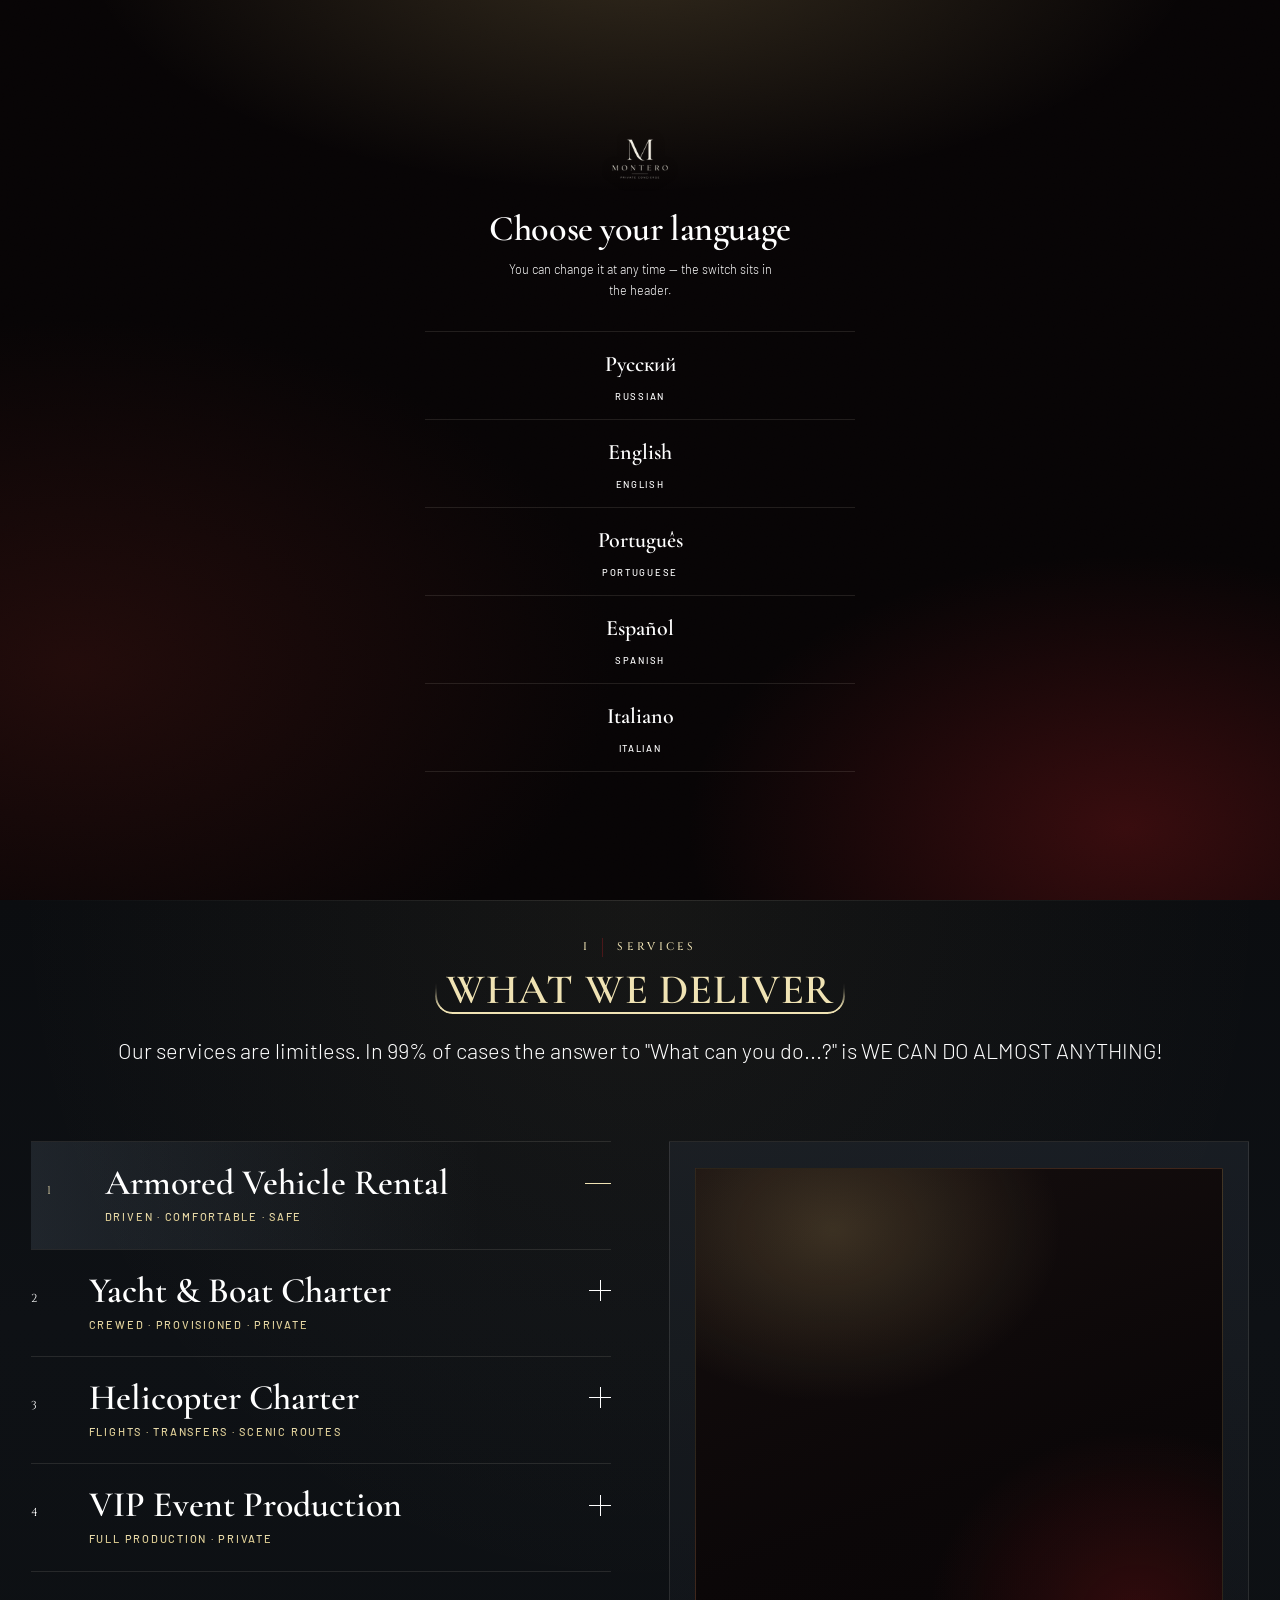
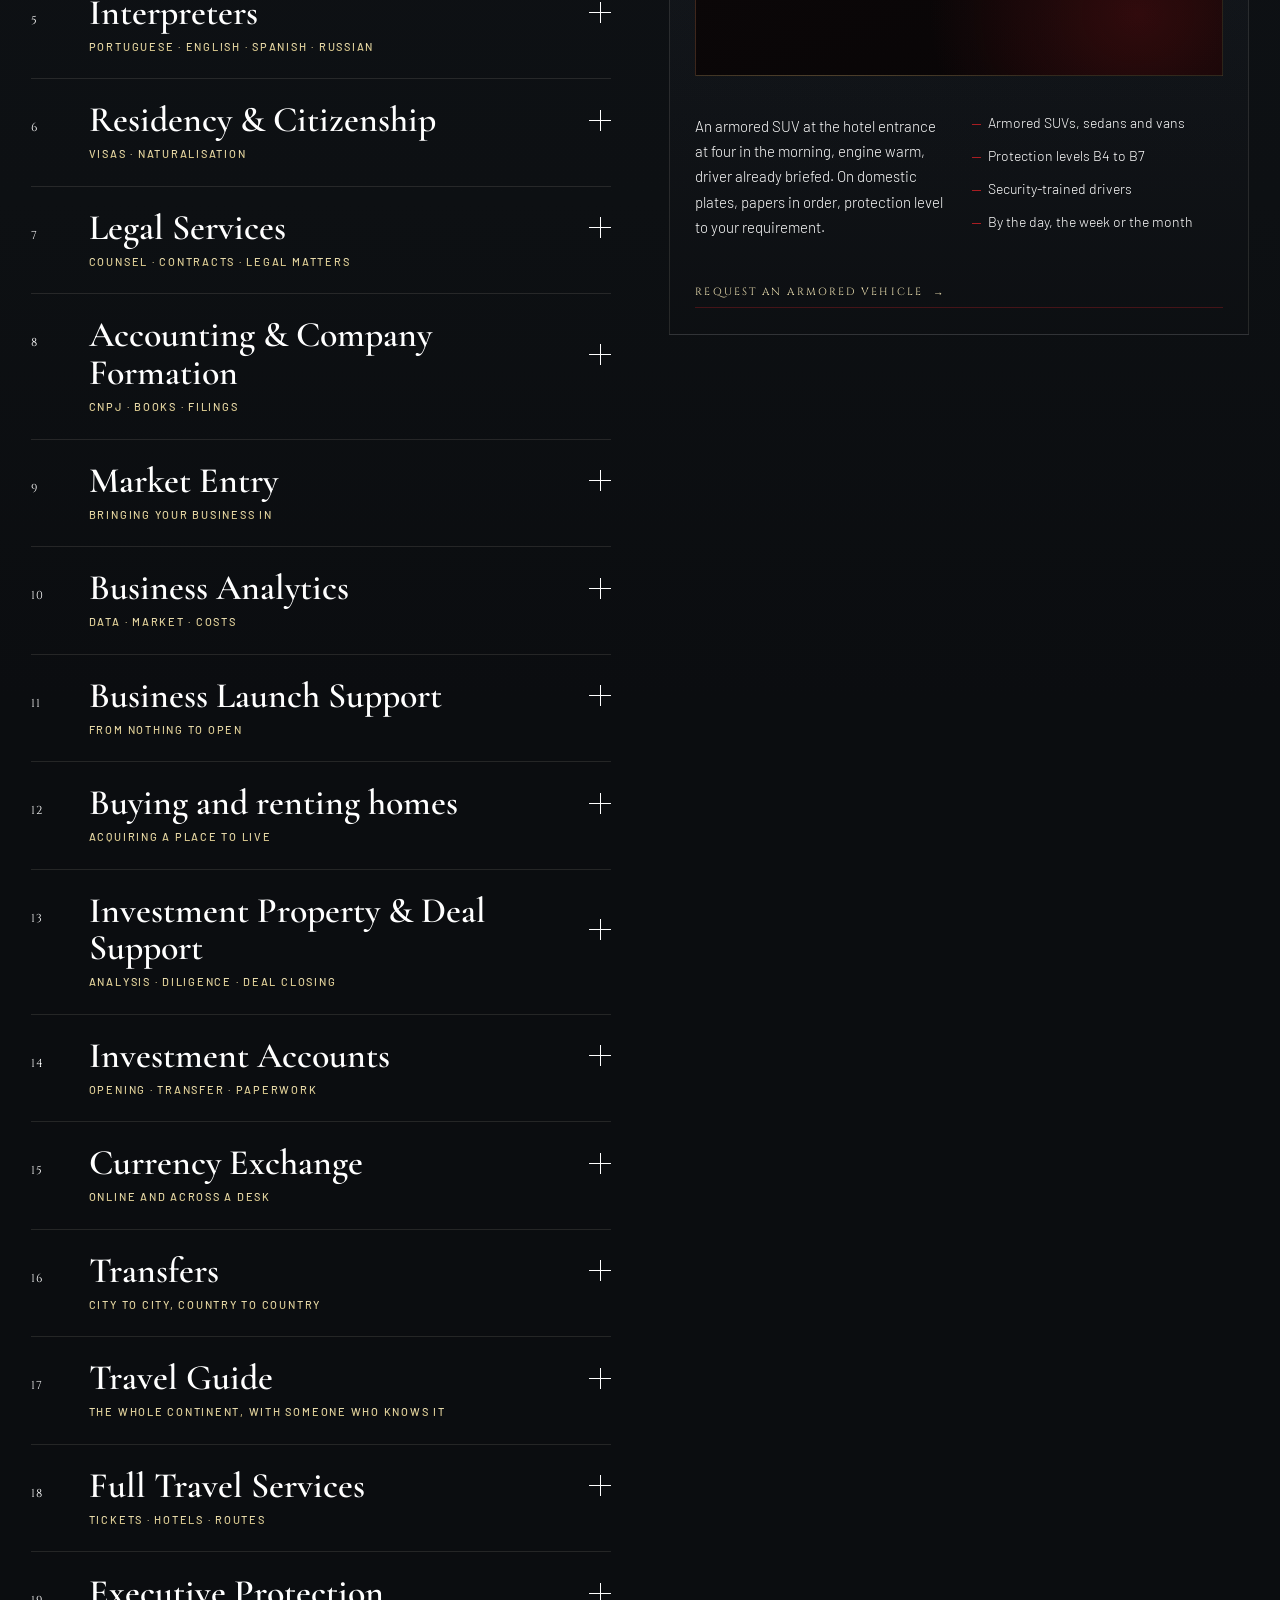
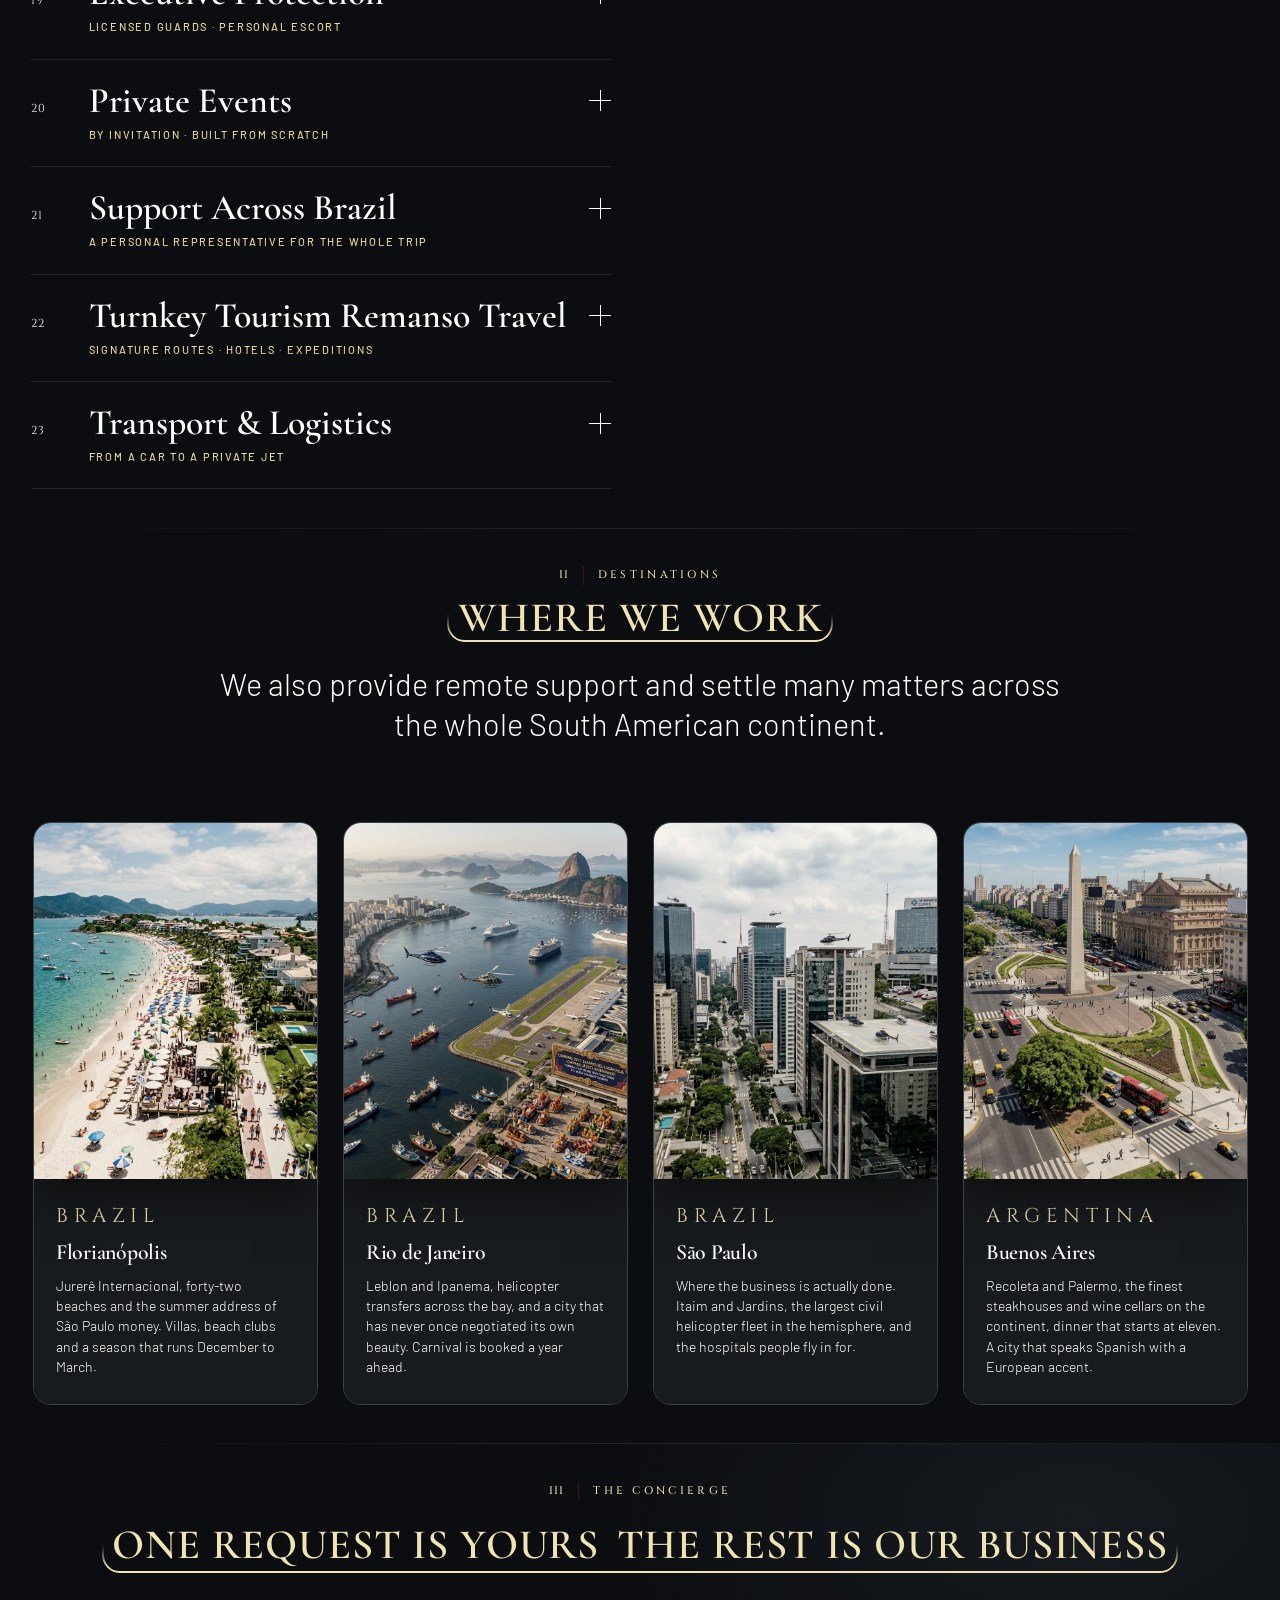
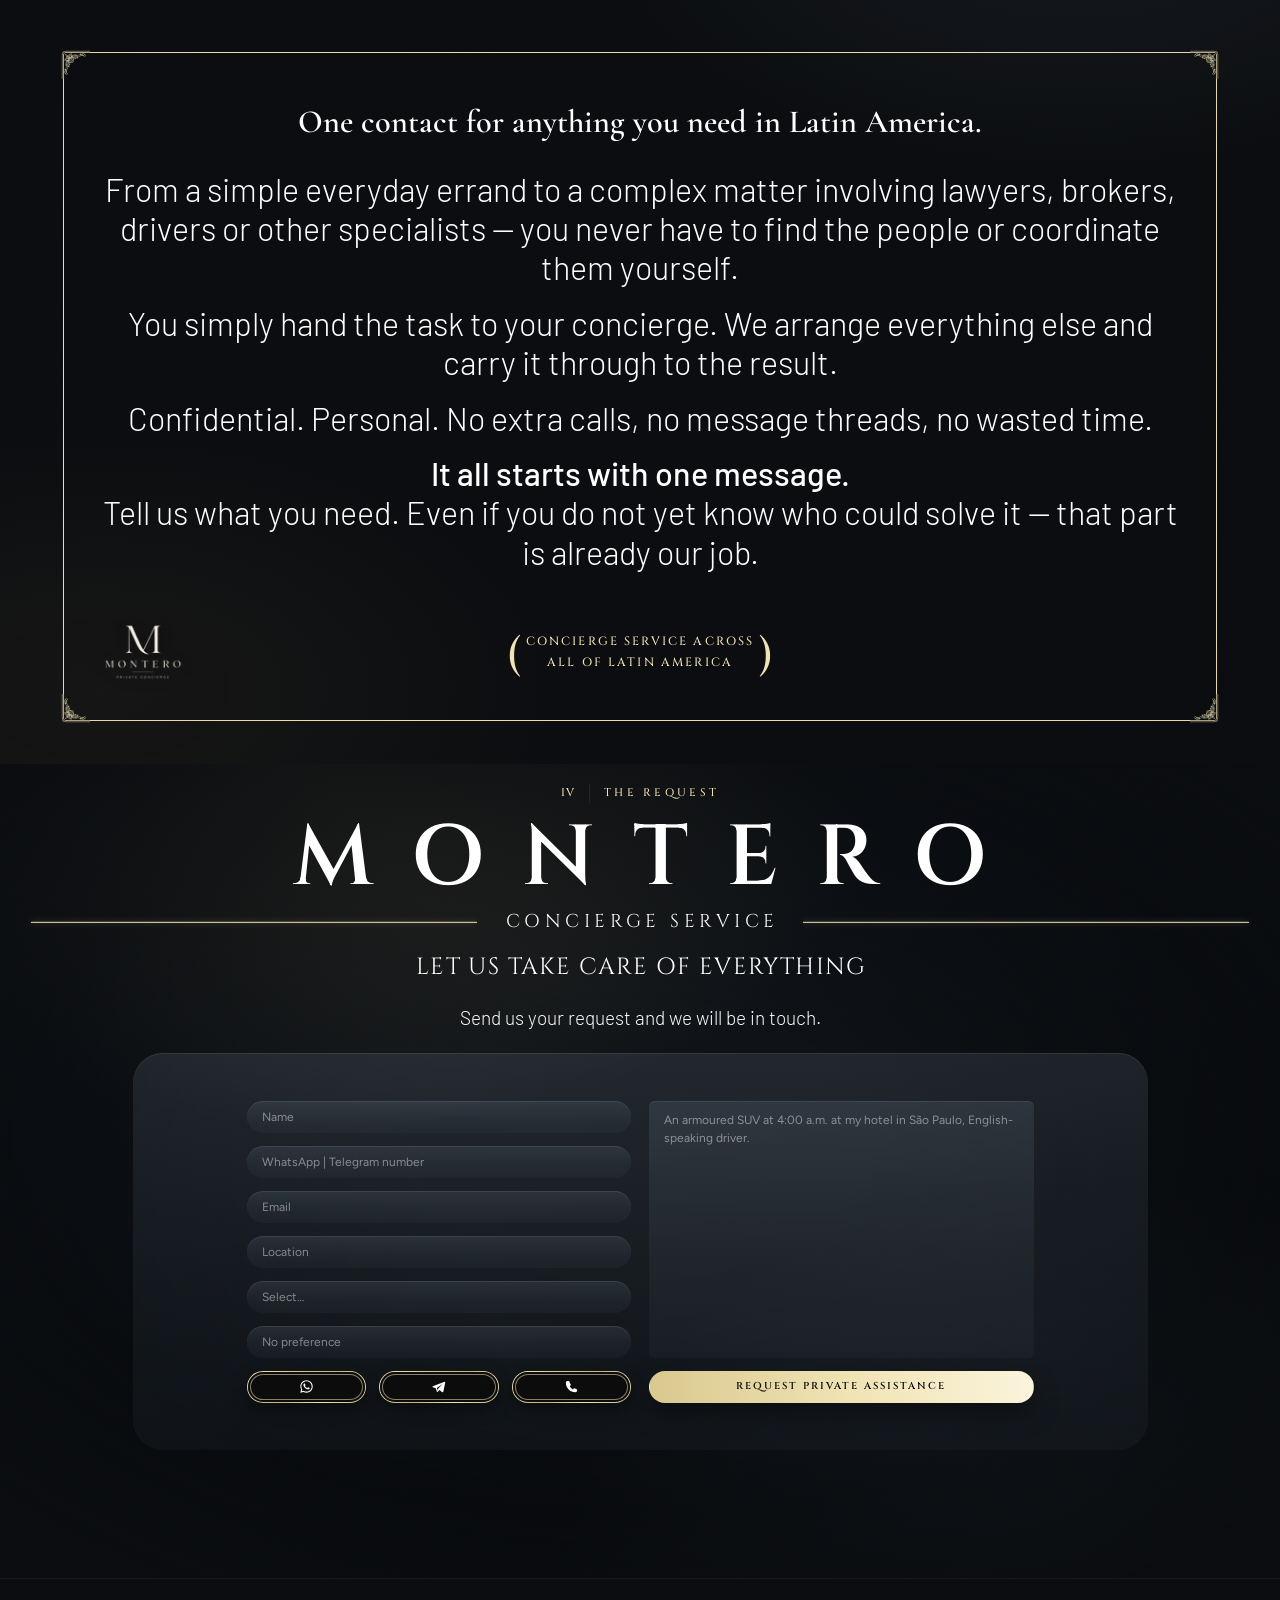
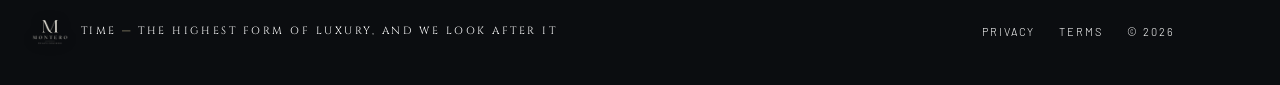
==== commit 9e9629de: "Обновление сайта Co-Authored-By: Claude Opus 5 <noreply@anthropic.com>" ====
--- a/v3/index.html
+++ b/v3/index.html
@@ -41,7 +41,7 @@
 
      Всё обёрнуто так, чтобы отказ сети или старый браузер ничего не
      ломали: не вышло — страница просто остаётся как есть.        -->
-<meta name="mc-build" content="e81a429f7b">
+<meta name="mc-build" content="69618b16fa">
 <script>
 (function () {
   try {
@@ -73,7 +73,7 @@
 <link rel="stylesheet" href="https://fonts.googleapis.com/css2?family=Cormorant+Infant:wght@300;400;600;700&family=Figtree:wght@300;400;500;600&family=Playfair+Display:ital,wght@0,400;0,500;0,600;0,700;1,400;1,500;1,600&family=Lora:wght@400;500;600;700&family=Manrope:wght@300;400;500;600;700&display=swap">
 <link rel="stylesheet" href="https://fonts.googleapis.com/css2?family=Inter:wght@400;500;600&display=swap">
 <link rel="stylesheet" href="assets/css/style.css?v=c3d1b5fe">
-<link rel="stylesheet" href="assets/css/rossa.css?v=2e00deb5">
+<link rel="stylesheet" href="assets/css/rossa.css?v=ae7997f0">
 <!-- ── Первый экран показываем уже собранным ─────────────────────────
      Высоту знака, высоту верхнего ряда и кегль описания считает
      app.js по месту, а шрифты приходят с чужого сервера и до их
@@ -422,19 +422,19 @@
       <h3 class="pnl-h" data-i18n="lp.пнл1">Эксклюзивный Туризм</h3>
       <div class="pnl-grid">
         <a class="pnl-item" href="#services" data-scroll data-open="18">
-          <span class="pnl-ico" aria-hidden="true"><svg viewBox="0 0 24 24" width="18" height="18" fill="none" stroke="currentColor" stroke-width="1.4" stroke-linecap="round" stroke-linejoin="round" aria-hidden="true"><path d="M12 20.5s5.6-5.1 5.6-9.5a5.6 5.6 0 1 0-11.2 0c0 4.4 5.6 9.5 5.6 9.5Z"/><circle cx="12" cy="10.8" r="2.1"/></svg></span>
+          <span class="pnl-ico" aria-hidden="true"><svg viewBox="0 0 24 24" width="18" height="18" fill="none" stroke="currentColor" stroke-width="1.4" stroke-linecap="round" stroke-linejoin="round" aria-hidden="true"><path d="M12 21.2s6.2-5.9 6.2-10.4a6.2 6.2 0 1 0-12.4 0c0 4.5 6.2 10.4 6.2 10.4Z"/><circle cx="12" cy="10.6" r="2.3"/></svg></span>
           <span class="pnl-name" data-i18n="lp.пнкт1">Гиды по Юж. Америке</span>
         </a>
         <a class="pnl-item" href="#services" data-scroll data-open="4">
-          <span class="pnl-ico" aria-hidden="true"><svg viewBox="0 0 24 24" width="18" height="18" fill="none" stroke="currentColor" stroke-width="1.4" stroke-linecap="round" stroke-linejoin="round" aria-hidden="true"><path d="M4 6.2h9.6v6.4H8.4L5.2 15.2v-2.6H4V6.2Z"/><path d="M15.4 9.4H20v6.4h-1.2v2.6l-3.2-2.6h-4"/></svg></span>
+          <span class="pnl-ico" aria-hidden="true"><svg viewBox="0 0 24 24" width="18" height="18" fill="none" stroke="currentColor" stroke-width="1.4" stroke-linecap="round" stroke-linejoin="round" aria-hidden="true"><path d="M3.6 6.2h9.6a1.6 1.6 0 0 1 1.6 1.6v4a1.6 1.6 0 0 1-1.6 1.6H8.4l-3.2 2.4v-2.4H3.6A1.6 1.6 0 0 1 2 11.8v-4a1.6 1.6 0 0 1 1.6-1.6Z"/><path d="M6 9.4h4.8M6 11h3.2"/><path d="M17 10.2h3.4A1.6 1.6 0 0 1 22 11.8v4a1.6 1.6 0 0 1-1.6 1.6h-.8v2.2l-2.8-2.2h-2.2"/></svg></span>
           <span class="pnl-name" data-i18n="lp.пнкт2">Переводчики</span>
         </a>
         <a class="pnl-item" href="#services" data-scroll data-open="19">
-          <span class="pnl-ico" aria-hidden="true"><svg viewBox="0 0 24 24" width="18" height="18" fill="none" stroke="currentColor" stroke-width="1.4" stroke-linecap="round" stroke-linejoin="round" aria-hidden="true"><path d="M4 18.4v-8.2"/><path d="M4 12.6h16v5.8"/><path d="M6.6 9.4h4.2a2 2 0 0 1 2 2v1.2"/><circle cx="8.7" cy="7.4" r="1.6"/></svg></span>
+          <span class="pnl-ico" aria-hidden="true"><svg viewBox="0 0 24 24" width="18" height="18" fill="none" stroke="currentColor" stroke-width="1.4" stroke-linecap="round" stroke-linejoin="round" aria-hidden="true"><path d="M6.2 20.4V4.6h11.6v15.8"/><path d="M4 20.4h16"/><path d="M9 7.8h2M13 7.8h2M9 11h2M13 11h2M9 14.2h2M13 14.2h2"/><path d="M10.6 20.4v-3h2.8v3"/></svg></span>
           <span class="pnl-name" data-i18n="lp.пнкт3">Бронирование отелей</span>
         </a>
         <a class="pnl-item" href="#services" data-scroll data-open="25">
-          <span class="pnl-ico" aria-hidden="true"><svg viewBox="0 0 24 24" width="18" height="18" fill="none" stroke="currentColor" stroke-width="1.4" stroke-linecap="round" stroke-linejoin="round" aria-hidden="true"><path d="M5.6 19.2c3.4 0 3.4-4.2 6.8-4.2s3.4-4.2 6.8-4.2"/><circle cx="5.6" cy="19.2" r="1.6"/><path d="M18.4 5.2v5.6"/><path d="M18.4 5.6h3.2l-1.2 1.6 1.2 1.6h-3.2"/></svg></span>
+          <span class="pnl-ico" aria-hidden="true"><svg viewBox="0 0 24 24" width="18" height="18" fill="none" stroke="currentColor" stroke-width="1.4" stroke-linecap="round" stroke-linejoin="round" aria-hidden="true"><path d="M7.6 12.4s3-2.6 3-4.6a3 3 0 1 0-6 0c0 2 3 4.6 3 4.6Z"/><circle cx="7.6" cy="7.8" r="1.1"/><path d="M16.4 21.2s3.2-2.8 3.2-4.9a3.2 3.2 0 1 0-6.4 0c0 2.1 3.2 4.9 3.2 4.9Z"/><circle cx="16.4" cy="16.3" r="1.1"/><path d="M9.6 13.8c1 1.2 2 1.8 3.2 2.1" stroke-dasharray="1.6 1.8"/></svg></span>
           <span class="pnl-name" data-i18n="lp.пнкт4">Индивидуальные маршруты</span>
         </a>
       </div>
@@ -443,19 +443,19 @@
       <h3 class="pnl-h" data-i18n="lp.пнл2">Личная Мобильность</h3>
       <div class="pnl-grid">
         <a class="pnl-item" href="#services" data-scroll data-open="2">
-          <span class="pnl-ico" aria-hidden="true"><svg viewBox="0 0 24 24" width="18" height="18" fill="none" stroke="currentColor" stroke-width="1.4" stroke-linecap="round" stroke-linejoin="round" aria-hidden="true"><path d="M3.4 5.4h17.2"/><path d="M12 5.4v3"/><path d="M7.4 8.4h6.2a3 3 0 0 1 3 3v2.4H7.4a2 2 0 0 1-2-2V10.4a2 2 0 0 1 2-2Z"/><path d="M16.6 12.2h3.8"/><path d="M8.6 13.8v3.4h5.6"/></svg></span>
+          <span class="pnl-ico" aria-hidden="true"><svg viewBox="0 0 24 24" width="18" height="18" fill="none" stroke="currentColor" stroke-width="1.4" stroke-linecap="round" stroke-linejoin="round" aria-hidden="true"><path d="M4 7.4h13.4"/><path d="M10.6 7.4v1.9"/><path d="M6.8 9.3h4.4a3.6 3.6 0 0 1 3.5 2.8h4.9"/><path d="M19.6 12.1v2.2"/><path d="M6.8 9.3A2.8 2.8 0 0 0 4 12.1v2.2h10.7"/><path d="M5 16.4h9.4"/><path d="M6.4 14.3v2.1M12.6 14.3v2.1"/></svg></span>
           <span class="pnl-name" data-i18n="lp.пнкт5">Вертолеты и Самолеты</span>
         </a>
         <a class="pnl-item" href="#services" data-scroll data-open="1">
-          <span class="pnl-ico" aria-hidden="true"><svg viewBox="0 0 24 24" width="18" height="18" fill="none" stroke="currentColor" stroke-width="1.4" stroke-linecap="round" stroke-linejoin="round" aria-hidden="true"><path d="M4.4 16.8h15.2l-2.1 3.2H6.5l-2.1-3.2Z"/><path d="M12 4.2 6.8 14.6H12V4.2Z"/><path d="M13.6 8.8v5.8h4.2l-4.2-5.8Z"/></svg></span>
+          <span class="pnl-ico" aria-hidden="true"><svg viewBox="0 0 24 24" width="18" height="18" fill="none" stroke="currentColor" stroke-width="1.4" stroke-linecap="round" stroke-linejoin="round" aria-hidden="true"><path d="M3 15.8h18l-2 3a2.2 2.2 0 0 1-1.8 1H6.8A2.2 2.2 0 0 1 5 18.8l-2-3Z"/><path d="M5.8 13.9v-3.2h8.4l3.2 3.2"/><path d="M8 10.7V8.2h4.2v2.5"/><path d="M7 12.6h3.2"/></svg></span>
           <span class="pnl-name" data-i18n="lp.пнкт6">Яхты и Катера</span>
         </a>
         <a class="pnl-item" href="#services" data-scroll data-open="17">
-          <span class="pnl-ico" aria-hidden="true"><svg viewBox="0 0 24 24" width="18" height="18" fill="none" stroke="currentColor" stroke-width="1.4" stroke-linecap="round" stroke-linejoin="round" aria-hidden="true"><path d="M5 9.2h12l-3-3"/><path d="M19 14.8H7l3 3"/></svg></span>
+          <span class="pnl-ico" aria-hidden="true"><svg viewBox="0 0 24 24" width="18" height="18" fill="none" stroke="currentColor" stroke-width="1.4" stroke-linecap="round" stroke-linejoin="round" aria-hidden="true"><path d="M4.4 16.4v-3.2l1.8-3.6a1.8 1.8 0 0 1 1.6-1h8.4a1.8 1.8 0 0 1 1.6 1l1.8 3.6v3.2"/><path d="M4.4 13.2h15.2"/><circle cx="8" cy="16.4" r="1.6"/><circle cx="16" cy="16.4" r="1.6"/><path d="M9.6 16.4h4.8"/></svg></span>
           <span class="pnl-name" data-i18n="lp.пнкт7">Трансферы</span>
         </a>
         <a class="pnl-item" href="#services" data-scroll data-open="0">
-          <span class="pnl-ico" aria-hidden="true"><svg viewBox="0 0 24 24" width="18" height="18" fill="none" stroke="currentColor" stroke-width="1.4" stroke-linecap="round" stroke-linejoin="round" aria-hidden="true"><path d="M4 15h16"/><path d="M5.6 15l1.5-4.4A2 2 0 0 1 9 9.2h6a2 2 0 0 1 1.9 1.4L18.4 15"/><path d="M5.6 15v2.4M18.4 15v2.4"/><circle cx="8.4" cy="15" r="1.3"/><circle cx="15.6" cy="15" r="1.3"/></svg></span>
+          <span class="pnl-ico" aria-hidden="true"><svg viewBox="0 0 24 24" width="18" height="18" fill="none" stroke="currentColor" stroke-width="1.4" stroke-linecap="round" stroke-linejoin="round" aria-hidden="true"><path d="M3.4 16.4v-3.2l2-4.4a2 2 0 0 1 1.8-1.2h9.6a2 2 0 0 1 1.8 1.2l2 4.4v3.2"/><path d="M3.4 13.2h17.2"/><circle cx="7.2" cy="16.4" r="1.7"/><circle cx="16.8" cy="16.4" r="1.7"/><path d="M8.9 16.4h6.2"/></svg></span>
           <span class="pnl-name" data-i18n="lp.пнкт8">Бронированные авто</span>
         </a>
       </div>
@@ -464,19 +464,19 @@
       <h3 class="pnl-h" data-i18n="lp.пнл3">Мир Престижа</h3>
       <div class="pnl-grid">
         <a class="pnl-item" href="#services" data-scroll data-open="3">
-          <span class="pnl-ico" aria-hidden="true"><svg viewBox="0 0 24 24" width="18" height="18" fill="none" stroke="currentColor" stroke-width="1.4" stroke-linecap="round" stroke-linejoin="round" aria-hidden="true"><path d="M12 4.2 20 9.6 12 19.8 4 9.6 12 4.2Z"/><path d="M4 9.6h16"/><path d="M9.2 9.6 12 4.2l2.8 5.4"/></svg></span>
+          <span class="pnl-ico" aria-hidden="true"><svg viewBox="0 0 24 24" width="18" height="18" fill="none" stroke="currentColor" stroke-width="1.4" stroke-linecap="round" stroke-linejoin="round" aria-hidden="true"><path d="M12 20.4 3.6 9.6 6.8 4.6h10.4l3.2 5L12 20.4Z"/><path d="M3.6 9.6h16.8"/><path d="M8.6 9.6 12 4.6l3.4 5"/><path d="M8.6 9.6 12 20.4l3.4-10.8"/></svg></span>
           <span class="pnl-name" data-i18n="lp.пнкт9">Доступ к VIP-событиям</span>
         </a>
         <a class="pnl-item" href="#services" data-scroll data-open="10">
-          <span class="pnl-ico" aria-hidden="true"><svg viewBox="0 0 24 24" width="18" height="18" fill="none" stroke="currentColor" stroke-width="1.4" stroke-linecap="round" stroke-linejoin="round" aria-hidden="true"><rect x="3.4" y="7.6" width="17.2" height="11.4" rx="2"/><path d="M9 7.6V6a1.6 1.6 0 0 1 1.6-1.6h2.8A1.6 1.6 0 0 1 15 6v1.6"/><path d="M3.4 12.6h17.2"/></svg></span>
+          <span class="pnl-ico" aria-hidden="true"><svg viewBox="0 0 24 24" width="18" height="18" fill="none" stroke="currentColor" stroke-width="1.4" stroke-linecap="round" stroke-linejoin="round" aria-hidden="true"><rect x="3" y="7.6" width="18" height="11.4" rx="1.8"/><path d="M9 7.6V6.2a1.6 1.6 0 0 1 1.6-1.6h2.8a1.6 1.6 0 0 1 1.6 1.6v1.4"/><path d="M3 12.6h18"/><path d="M10.6 12.6h2.8"/></svg></span>
           <span class="pnl-name" data-i18n="lp.пнкт10">Бизнес-консалтинг</span>
         </a>
         <a class="pnl-item" href="#services" data-scroll data-open="5">
-          <span class="pnl-ico" aria-hidden="true"><svg viewBox="0 0 24 24" width="18" height="18" fill="none" stroke="currentColor" stroke-width="1.4" stroke-linecap="round" stroke-linejoin="round" aria-hidden="true"><rect x="6.2" y="3.6" width="11.6" height="16.8" rx="1.8"/><circle cx="12" cy="10.2" r="2.6"/><path d="M9.4 16.2h5.2"/></svg></span>
+          <span class="pnl-ico" aria-hidden="true"><svg viewBox="0 0 24 24" width="18" height="18" fill="none" stroke="currentColor" stroke-width="1.4" stroke-linecap="round" stroke-linejoin="round" aria-hidden="true"><rect x="3.2" y="5.6" width="17.6" height="12.8" rx="2"/><circle cx="8.6" cy="11" r="2"/><path d="M5.4 15.8c.5-1.6 1.7-2.4 3.2-2.4s2.7.8 3.2 2.4"/><path d="M14.6 9.6h3.8M14.6 12h3.8M14.6 14.4h2.6"/></svg></span>
           <span class="pnl-name" data-i18n="lp.пнкт11">ВНЖ и Гражданство</span>
         </a>
         <a class="pnl-item" href="#services" data-scroll data-open="6">
-          <span class="pnl-ico" aria-hidden="true"><svg viewBox="0 0 24 24" width="18" height="18" fill="none" stroke="currentColor" stroke-width="1.4" stroke-linecap="round" stroke-linejoin="round" aria-hidden="true"><path d="M12 4.2v15.6"/><path d="M6 8.2h12"/><path d="M6 8.2 3.5 14h5L6 8.2Z"/><path d="M18 8.2 15.5 14h5L18 8.2Z"/><path d="M8.5 19.8h7"/></svg></span>
+          <span class="pnl-ico" aria-hidden="true"><svg viewBox="0 0 24 24" width="18" height="18" fill="none" stroke="currentColor" stroke-width="1.4" stroke-linecap="round" stroke-linejoin="round" aria-hidden="true"><path d="M12 4.4v15.2"/><path d="M7.4 19.6h9.2"/><path d="M4.6 7.4h14.8"/><path d="M7.6 7.6 5 13.4h5.2L7.6 7.6Z"/><path d="M16.4 7.6 13.8 13.4H19l-2.6-5.8Z"/></svg></span>
           <span class="pnl-name" data-i18n="lp.пнкт12">Юридические услуги</span>
         </a>
       </div>
@@ -485,19 +485,19 @@
       <h3 class="pnl-h" data-i18n="lp.пнл4">Премиум-Сервис</h3>
       <div class="pnl-grid">
         <a class="pnl-item" href="#services" data-scroll data-open="24">
-          <span class="pnl-ico" aria-hidden="true"><svg viewBox="0 0 24 24" width="18" height="18" fill="none" stroke="currentColor" stroke-width="1.4" stroke-linecap="round" stroke-linejoin="round" aria-hidden="true"><circle cx="12" cy="8.2" r="3.4"/><path d="M5.6 19.6c.6-3.4 3.2-5.2 6.4-5.2s5.8 1.8 6.4 5.2"/></svg></span>
+          <span class="pnl-ico" aria-hidden="true"><svg viewBox="0 0 24 24" width="18" height="18" fill="none" stroke="currentColor" stroke-width="1.4" stroke-linecap="round" stroke-linejoin="round" aria-hidden="true"><circle cx="12" cy="8.4" r="3.4"/><path d="M5.4 19.8c.7-3.5 3.3-5.4 6.6-5.4s5.9 1.9 6.6 5.4"/></svg></span>
           <span class="pnl-name" data-i18n="lp.пнкт13">Личное сопровождение</span>
         </a>
         <a class="pnl-item" href="#services" data-scroll data-open="21">
-          <span class="pnl-ico" aria-hidden="true"><svg viewBox="0 0 24 24" width="18" height="18" fill="none" stroke="currentColor" stroke-width="1.4" stroke-linecap="round" stroke-linejoin="round" aria-hidden="true"><path d="M12 3.2 5.6 5.8v5.8c0 3.6 2.6 6.9 6.4 8.2 3.8-1.3 6.4-4.6 6.4-8.2V5.8L12 3.2Z"/></svg></span>
+          <span class="pnl-ico" aria-hidden="true"><svg viewBox="0 0 24 24" width="18" height="18" fill="none" stroke="currentColor" stroke-width="1.4" stroke-linecap="round" stroke-linejoin="round" aria-hidden="true"><path d="M12 3.4 5.4 6v6.1c0 3.8 2.7 7.2 6.6 8.5 3.9-1.3 6.6-4.7 6.6-8.5V6L12 3.4Z"/><path d="M13.4 9.6a1.7 1.7 0 0 0-1.6-1c-.9 0-1.6.5-1.6 1.3 0 1.8 3.4 1 3.4 2.8 0 .8-.7 1.4-1.7 1.4a1.8 1.8 0 0 1-1.7-1.1"/><path d="M11.8 7.6v8.2"/></svg></span>
           <span class="pnl-name" data-i18n="lp.пнкт14">Личная охрана</span>
         </a>
         <a class="pnl-item" href="#services" data-scroll data-open="12">
-          <span class="pnl-ico" aria-hidden="true"><svg viewBox="0 0 24 24" width="18" height="18" fill="none" stroke="currentColor" stroke-width="1.4" stroke-linecap="round" stroke-linejoin="round" aria-hidden="true"><path d="M4.4 10.6 12 4.6l7.6 6"/><path d="M6.4 12v7.4h11.2V12"/><path d="M10.4 19.4v-4.2h3.2v4.2"/></svg></span>
+          <span class="pnl-ico" aria-hidden="true"><svg viewBox="0 0 24 24" width="18" height="18" fill="none" stroke="currentColor" stroke-width="1.4" stroke-linecap="round" stroke-linejoin="round" aria-hidden="true"><path d="M3.8 11.4 12 4.6l8.2 6.8"/><path d="M6 12.8v7h12v-7"/><path d="M10.2 19.8v-4.4h3.6v4.4"/></svg></span>
           <span class="pnl-name" data-i18n="lp.пнкт15">Элитная недвижимость</span>
         </a>
         <a class="pnl-item" href="#services" data-scroll data-open="15">
-          <span class="pnl-ico" aria-hidden="true"><svg viewBox="0 0 24 24" width="18" height="18" fill="none" stroke="currentColor" stroke-width="1.4" stroke-linecap="round" stroke-linejoin="round" aria-hidden="true"><path d="M4.6 10.2a7.6 7.6 0 0 1 12.8-3.1l2 2"/><path d="M19.4 13.8a7.6 7.6 0 0 1-12.8 3.1l-2-2"/><path d="M19.4 5.2v3.9h-3.9M4.6 18.8v-3.9h3.9"/></svg></span>
+          <span class="pnl-ico" aria-hidden="true"><svg viewBox="0 0 24 24" width="18" height="18" fill="none" stroke="currentColor" stroke-width="1.4" stroke-linecap="round" stroke-linejoin="round" aria-hidden="true"><path d="M19.2 12a7.2 7.2 0 0 1-9.6 6.8"/><path d="M4.8 12a7.2 7.2 0 0 1 9.6-6.8"/><path d="M18.4 7.2v3h-3M5.6 16.8v-3h3"/><path d="M12 8.4v7.2"/><path d="M13.7 10.2a1.7 1.7 0 0 0-1.7-1.1c-1 0-1.8.6-1.8 1.4 0 1.8 3.5 1 3.5 2.9 0 .8-.8 1.4-1.7 1.4a1.8 1.8 0 0 1-1.7-1.1"/></svg></span>
           <span class="pnl-name" data-i18n="lp.пнкт16">Обмен валюты</span>
         </a>
       </div>
@@ -1150,6 +1150,6 @@
 <script src="assets/js/legal.js?v=3810bd50"></script>
 <script src="assets/js/i18n.js?v=b4839ccc"></script>
 <script src="assets/js/request-form.js?v=e39b9464"></script>
-<script src="assets/js/app.js?v=1fa6971f"></script>
+<script src="assets/js/app.js?v=0041a26d"></script>
 </body>
 </html>
--- a/v3/assets/css/rossa.css
+++ b/v3/assets/css/rossa.css
@@ -2602,3 +2602,46 @@
   .home-canvas .hero{ align-content:flex-start; }
   .hero-in .lk-claim b.hard{ margin-top:0; }
 }
+
+/* Значки в панелях: коробка 18 точек растягивалась до 34, и обводка
+   вместе с ней — линии выходили вдвое толще, чем на макете. Держим
+   коробку меньше и обводку тоньше: на макете линия волосяная.    */
+@media (min-width:981px){
+  .pnl-ico{ width:min(1.75vw, 29px); height:min(1.75vw, 29px); }
+  .pnl-ico svg{ stroke-width:1.15; }
+}
+
+/* ══════════ ПАНЕЛИ — СВЕТЛОЕ СТЕКЛО ══════════
+
+   Владелец попросил не тёмные плиты, а светлое стекло: чтобы море и
+   палуба просвечивали, а панель читалась как матовая пластина.
+
+   Заливка — белая с малой непрозрачностью, сверху чуть плотнее, к
+   низу прозрачнее; по верхней грани светлый блик, как на стекле.
+   Размытие поднимаем — без него белая плёнка выглядит мутной, а не
+   стеклянной. Бордовый отсвет снизу убираем совсем: он и делал
+   панель тёмной.
+
+   Подписи подсветляем: на светлом стекле приглушённый пергамент
+   теряется.                                                       */
+@media (min-width:981px){
+  .pnl{
+    background:linear-gradient(180deg,
+      rgba(255,255,255,.17) 0%, rgba(255,255,255,.1) 52%,
+      rgba(255,255,255,.06) 100%);
+    border:1px solid rgba(255,255,255,.28);
+    box-shadow:0 18px 44px rgba(0,0,0,.26),
+               inset 0 1px 0 rgba(255,255,255,.38);
+    backdrop-filter:blur(16px) saturate(1.15);
+    -webkit-backdrop-filter:blur(16px) saturate(1.15);
+  }
+  .pnl::before{ display:none; }
+  .pnl-h{ color:#FFFFFF; text-shadow:0 1px 10px rgba(0,0,0,.35); }
+  .pnl-h::after{
+    background:linear-gradient(90deg,
+      transparent 0%, rgba(255,255,255,.85) 50%, transparent 100%);
+  }
+  .pnl-name{ color:rgba(255,255,255,.92); }
+  .pnl-item:hover .pnl-name{ color:#FFFFFF; }
+  .pnl-ico{ color:#F6EDCB; }
+}
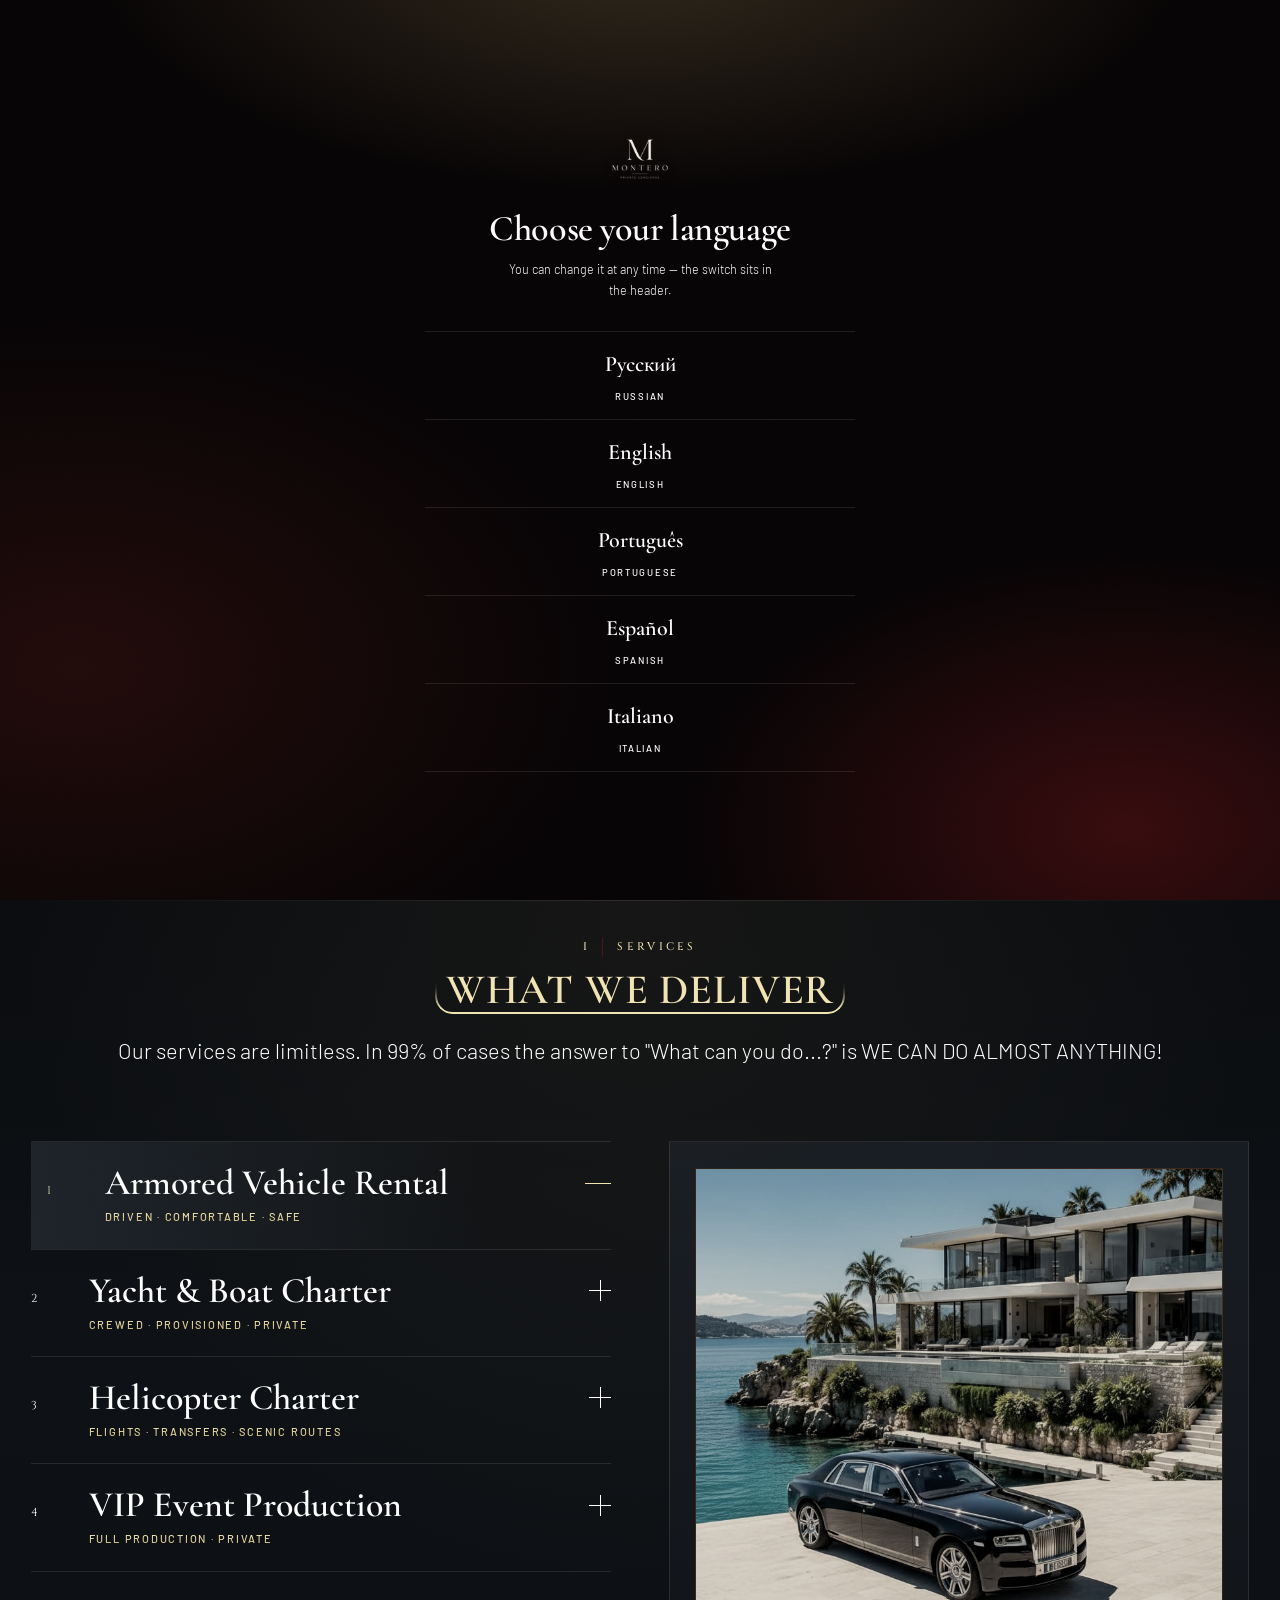
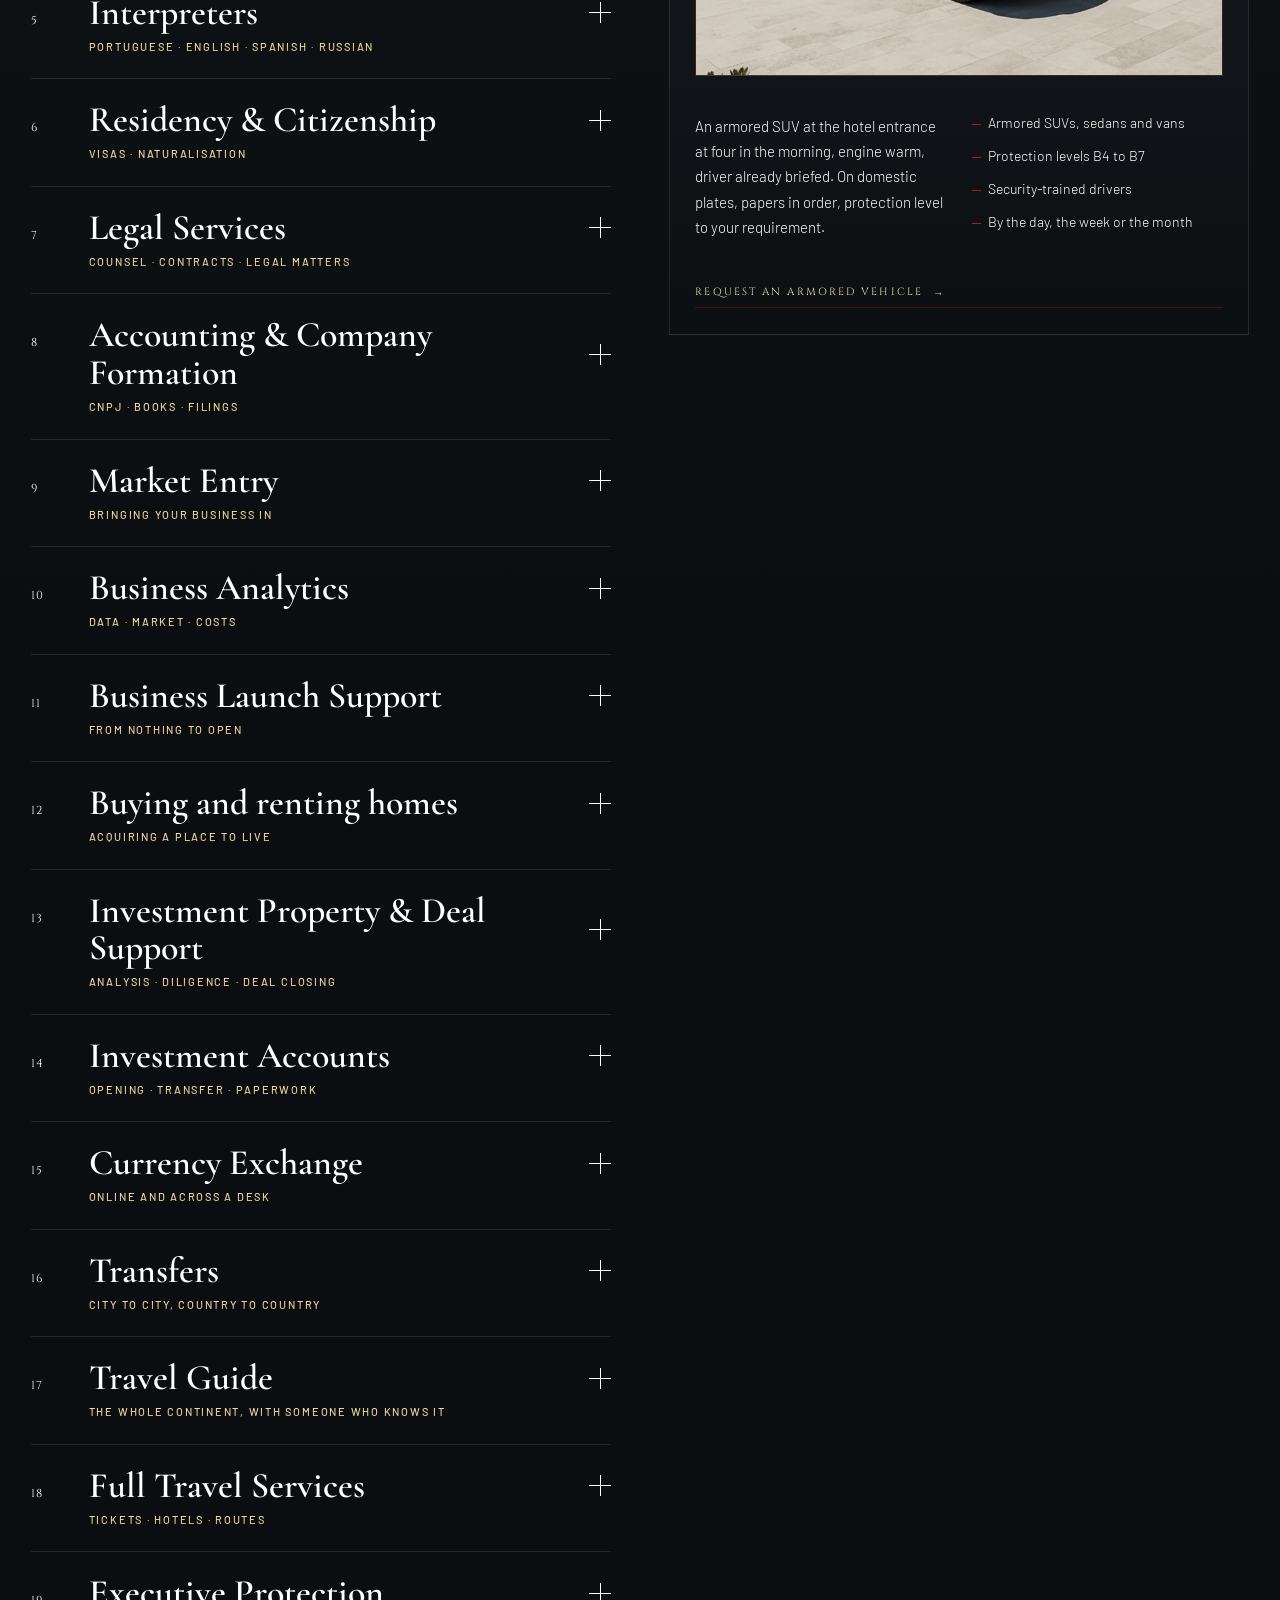
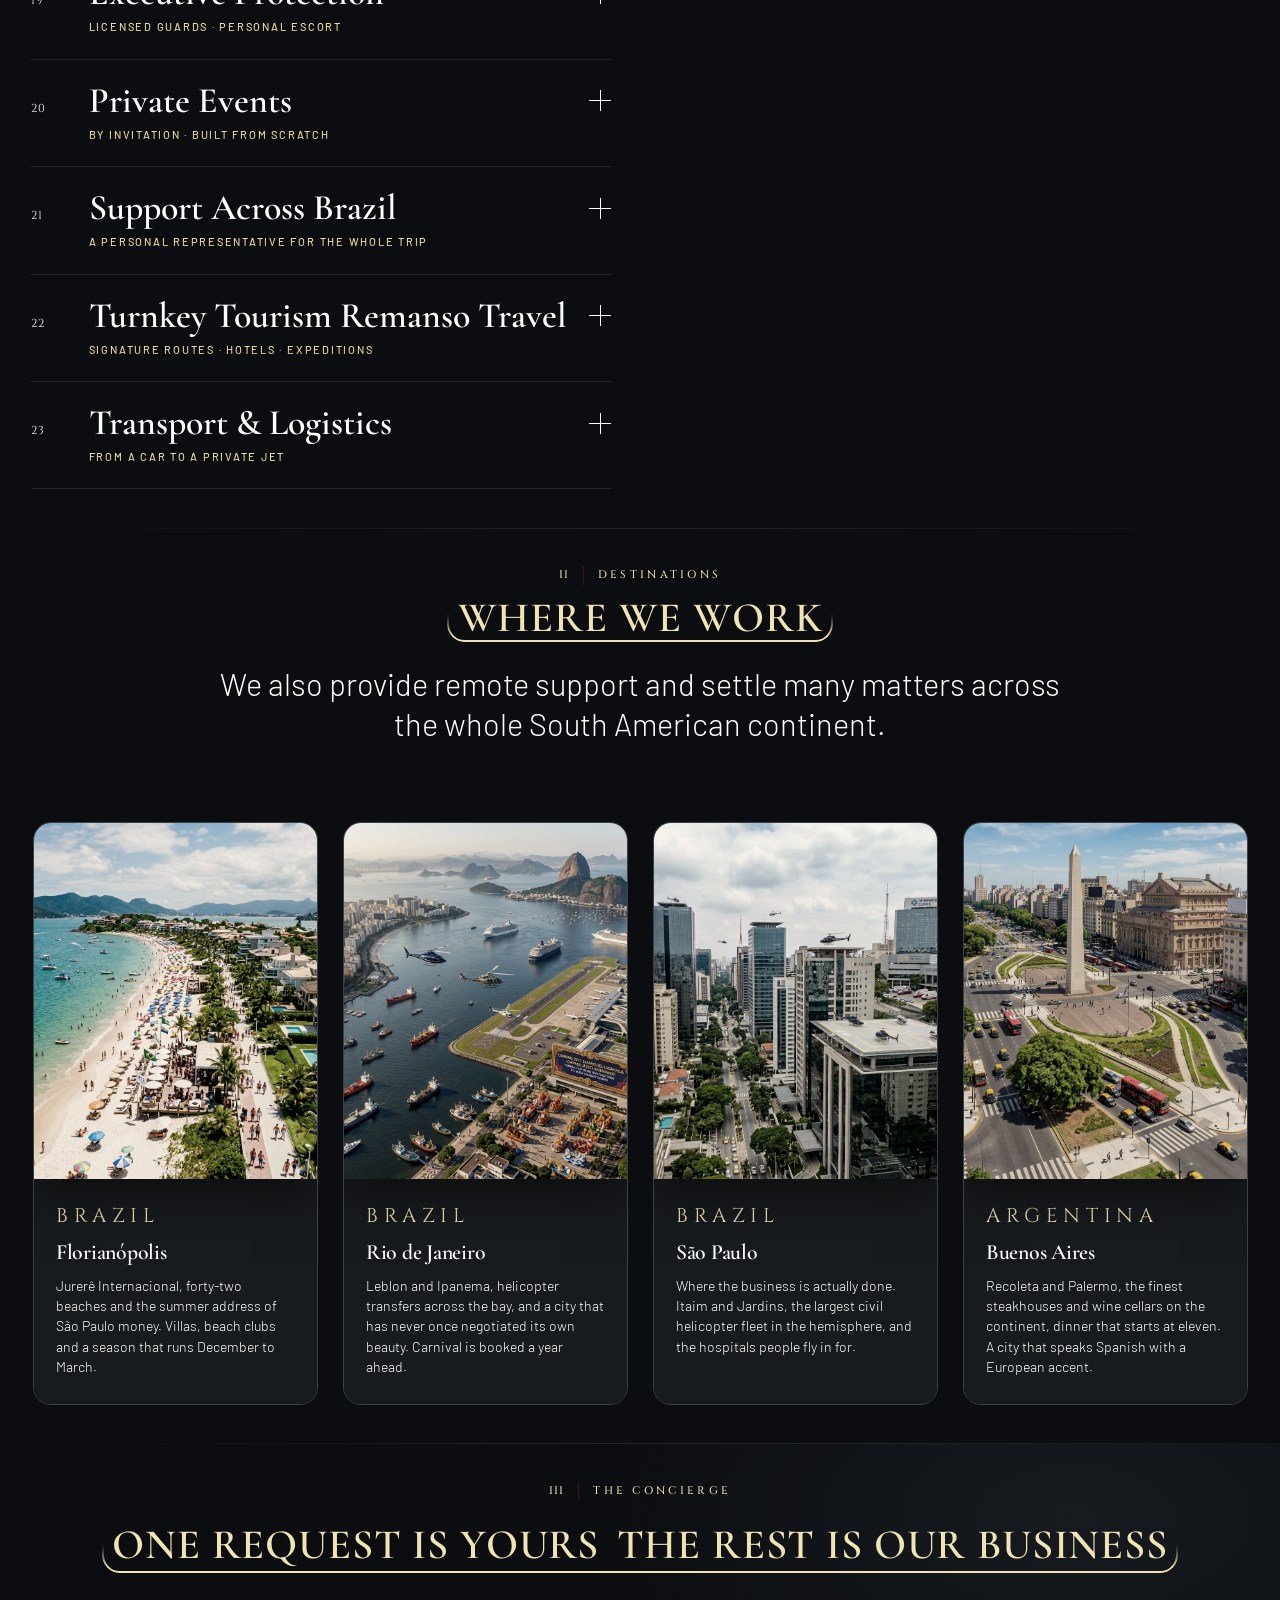
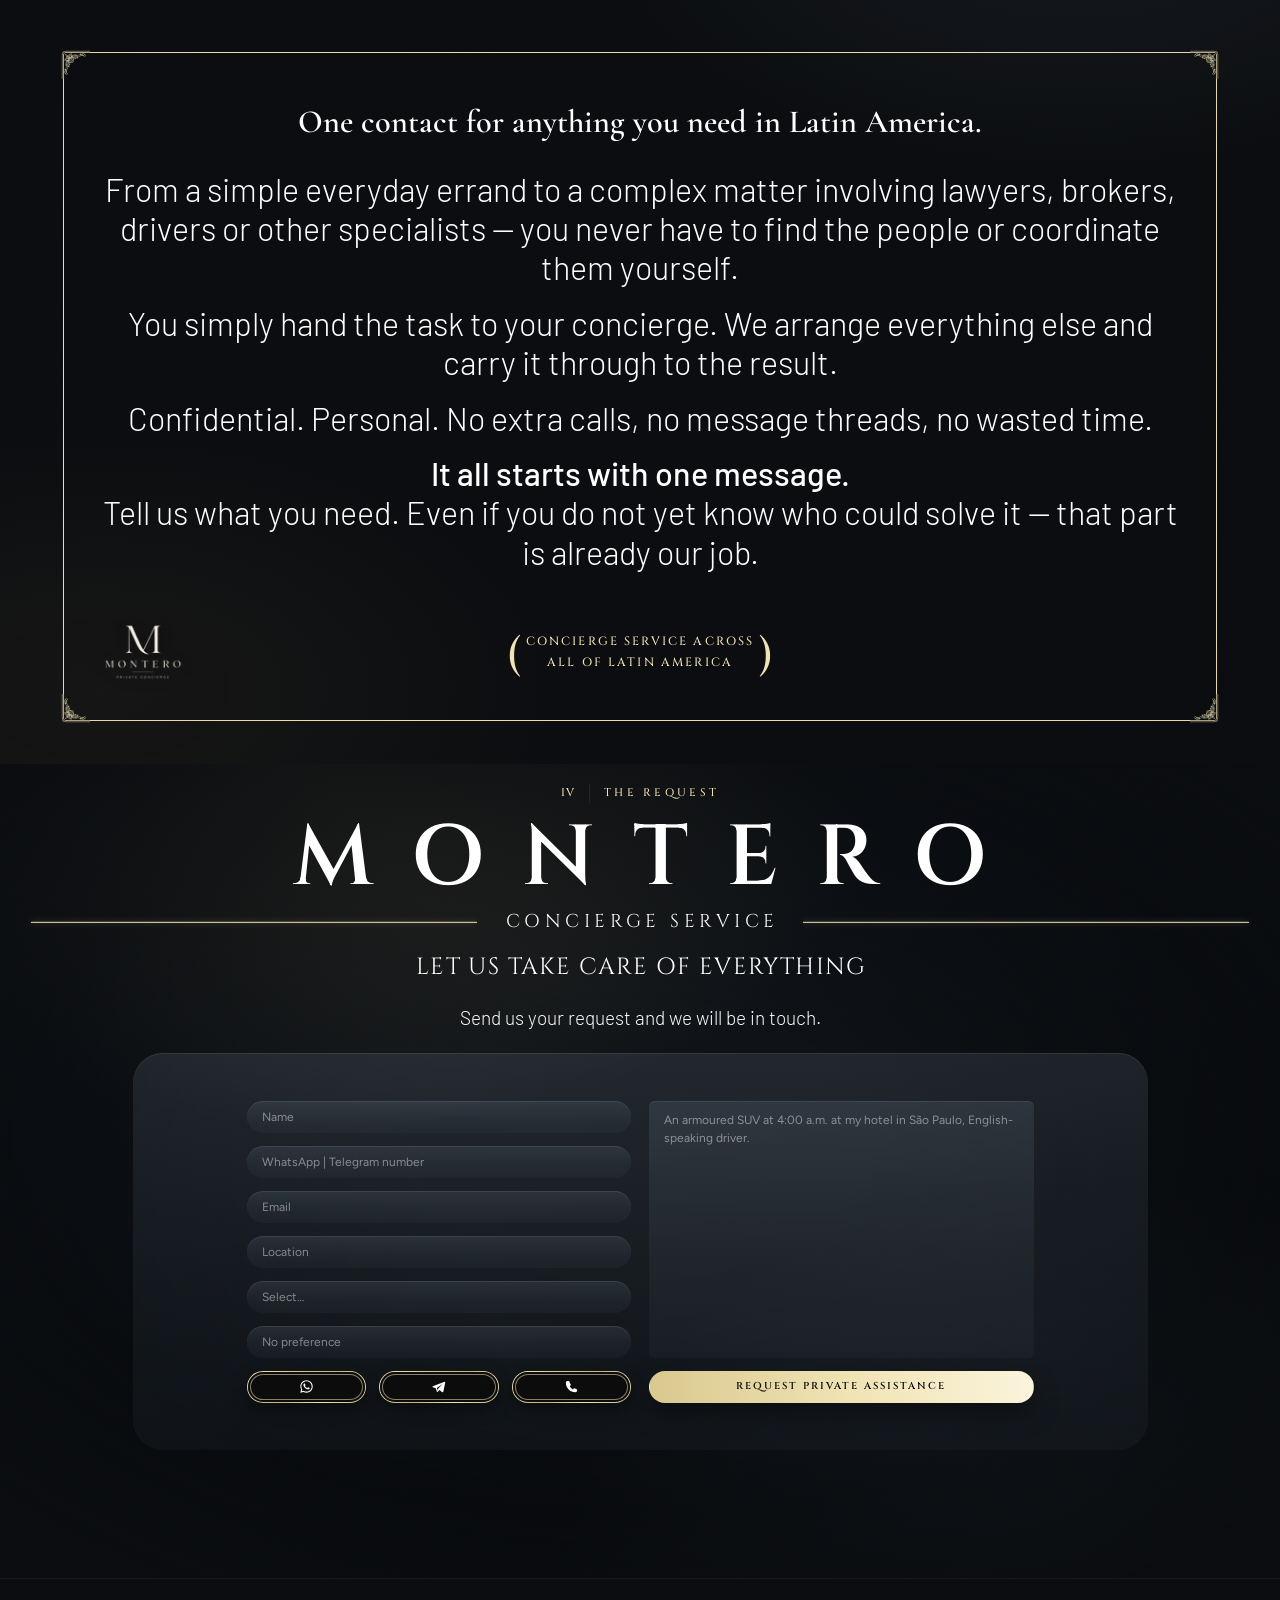
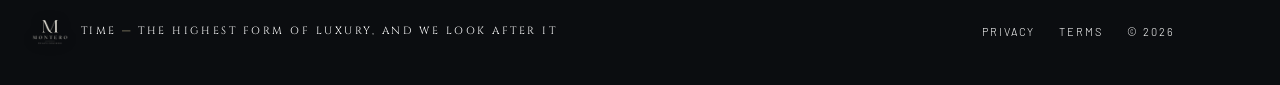
==== commit ee31a727: "Обновление сайта Co-Authored-By: Claude Opus 5 <noreply@anthropic.com>" ====
--- a/v3/index.html
+++ b/v3/index.html
@@ -41,7 +41,7 @@
 
      Всё обёрнуто так, чтобы отказ сети или старый браузер ничего не
      ломали: не вышло — страница просто остаётся как есть.        -->
-<meta name="mc-build" content="69618b16fa">
+<meta name="mc-build" content="00d2177d7d">
 <script>
 (function () {
   try {
@@ -73,7 +73,7 @@
 <link rel="stylesheet" href="https://fonts.googleapis.com/css2?family=Cormorant+Infant:wght@300;400;600;700&family=Figtree:wght@300;400;500;600&family=Playfair+Display:ital,wght@0,400;0,500;0,600;0,700;1,400;1,500;1,600&family=Lora:wght@400;500;600;700&family=Manrope:wght@300;400;500;600;700&display=swap">
 <link rel="stylesheet" href="https://fonts.googleapis.com/css2?family=Inter:wght@400;500;600&display=swap">
 <link rel="stylesheet" href="assets/css/style.css?v=c3d1b5fe">
-<link rel="stylesheet" href="assets/css/rossa.css?v=ae7997f0">
+<link rel="stylesheet" href="assets/css/rossa.css?v=8a91a568">
 <!-- ── Первый экран показываем уже собранным ─────────────────────────
      Высоту знака, высоту верхнего ряда и кегль описания считает
      app.js по месту, а шрифты приходят с чужого сервера и до их
--- a/v3/assets/css/rossa.css
+++ b/v3/assets/css/rossa.css
@@ -2645,3 +2645,30 @@
   .pnl-item:hover .pnl-name{ color:#FFFFFF; }
   .pnl-ico{ color:#F6EDCB; }
 }
+
+/* ══════════ НАБОР В ПАНЕЛЯХ — ЦВЕТ ОКЕАНА ══════════
+
+   Владелец попросил синий, как океан. Цвет снят с самого снимка:
+   глубокая вода у левого края даёт #023D65 — его и берём, он же
+   держит связь панели с кадром за ней.
+
+   Тёмно-синему нужен светлый низ, иначе на тёмных местах палубы он
+   пропадёт: белую плёнку стекла делаем плотнее, а блик по верхней
+   грани ярче. Значки оставляем сливочными — про них речи не было. */
+@media (min-width:981px){
+  .pnl{
+    background:linear-gradient(180deg,
+      rgba(255,255,255,.42) 0%, rgba(255,255,255,.3) 52%,
+      rgba(255,255,255,.24) 100%);
+    border:1px solid rgba(255,255,255,.44);
+    box-shadow:0 18px 44px rgba(0,0,0,.24),
+               inset 0 1px 0 rgba(255,255,255,.6);
+  }
+  .pnl-h{ color:#023D65; text-shadow:none; }
+  .pnl-h::after{
+    background:linear-gradient(90deg,
+      transparent 0%, rgba(2,61,101,.6) 50%, transparent 100%);
+  }
+  .pnl-name{ color:#023D65; }
+  .pnl-item:hover .pnl-name{ color:#01243C; }
+}
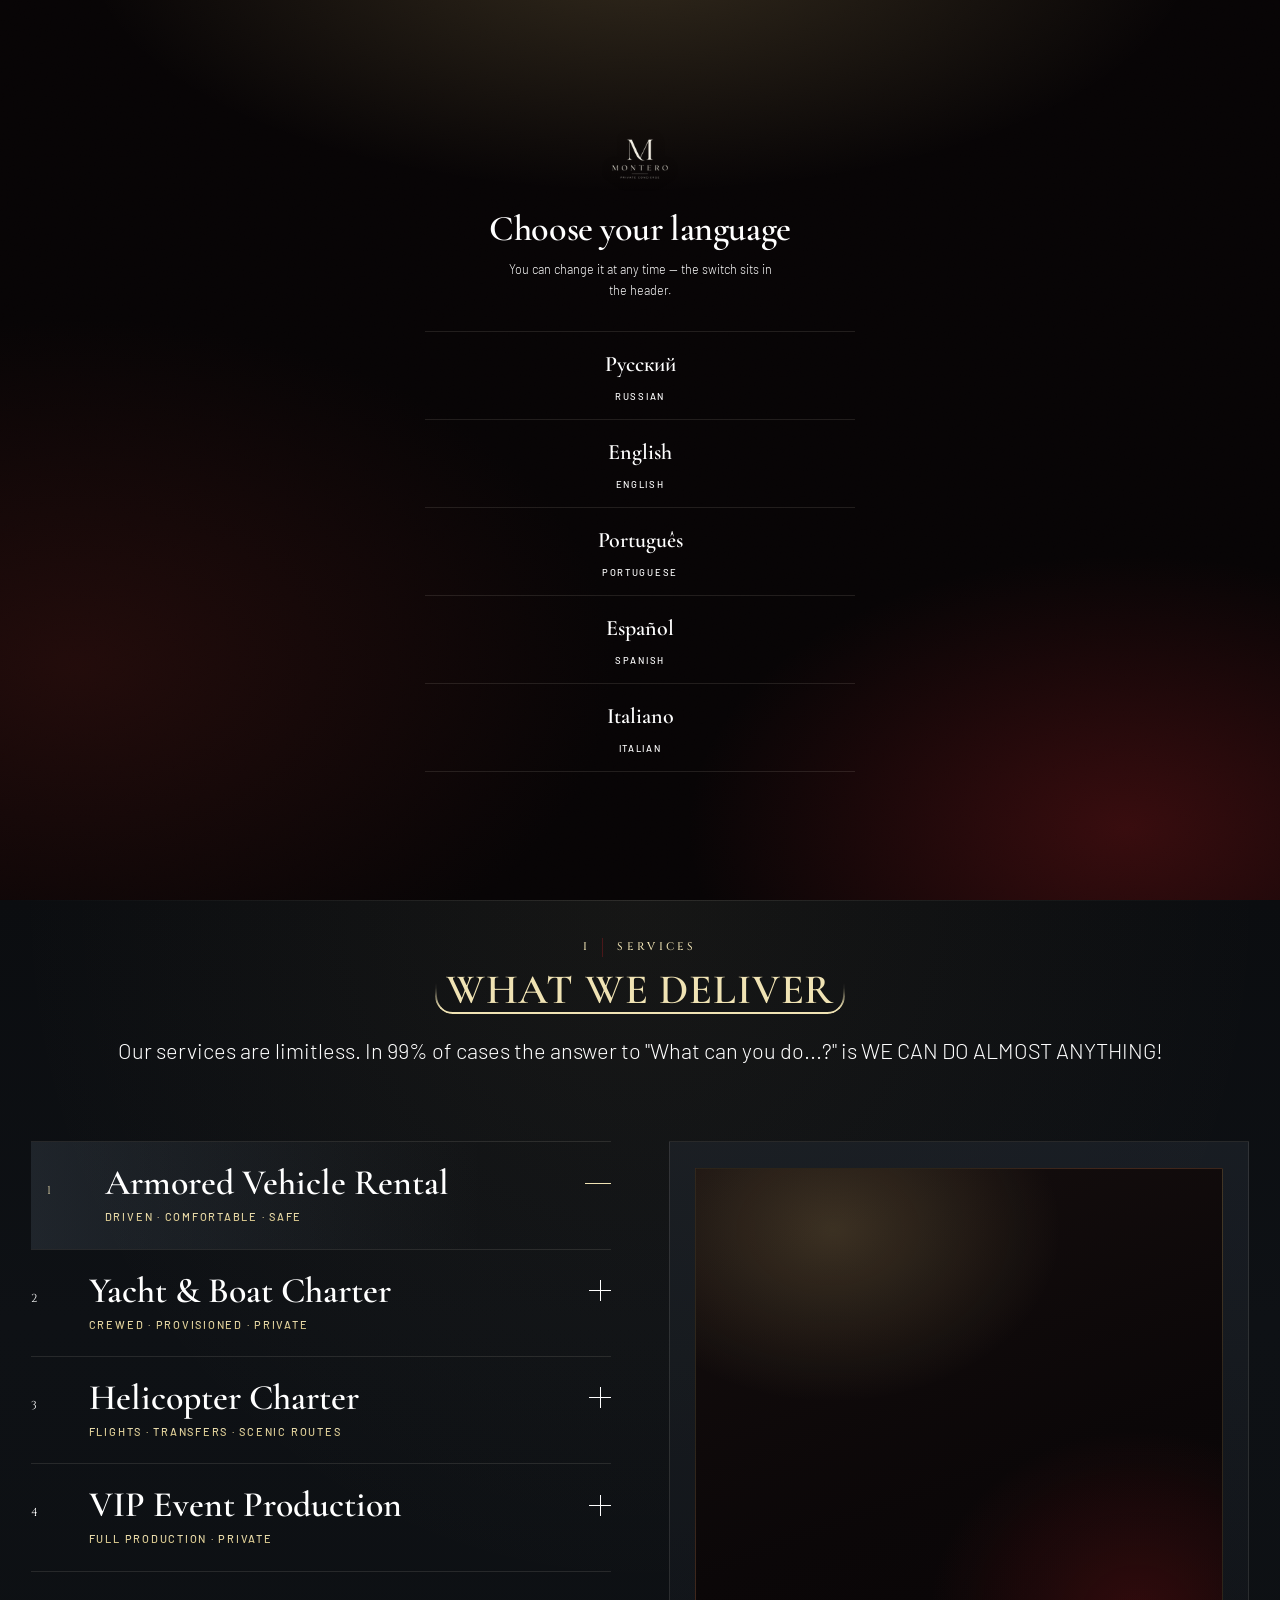
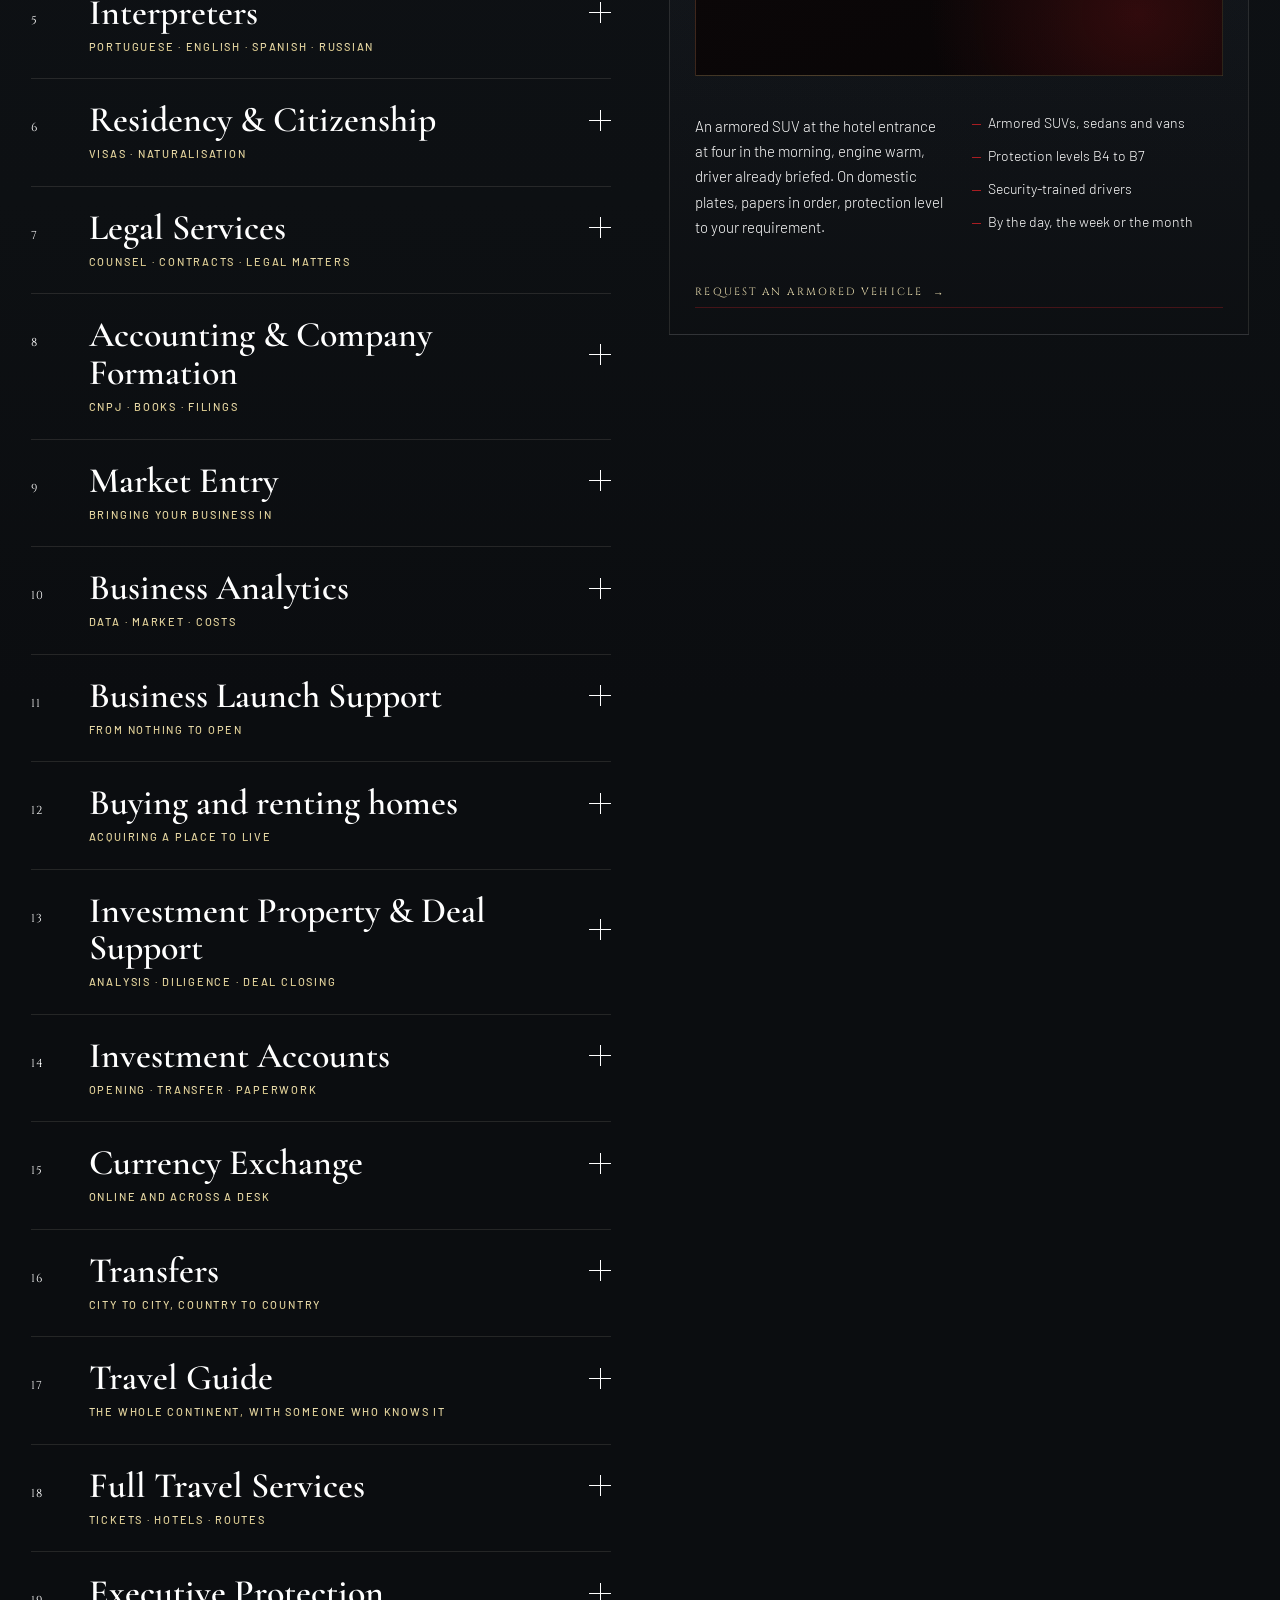
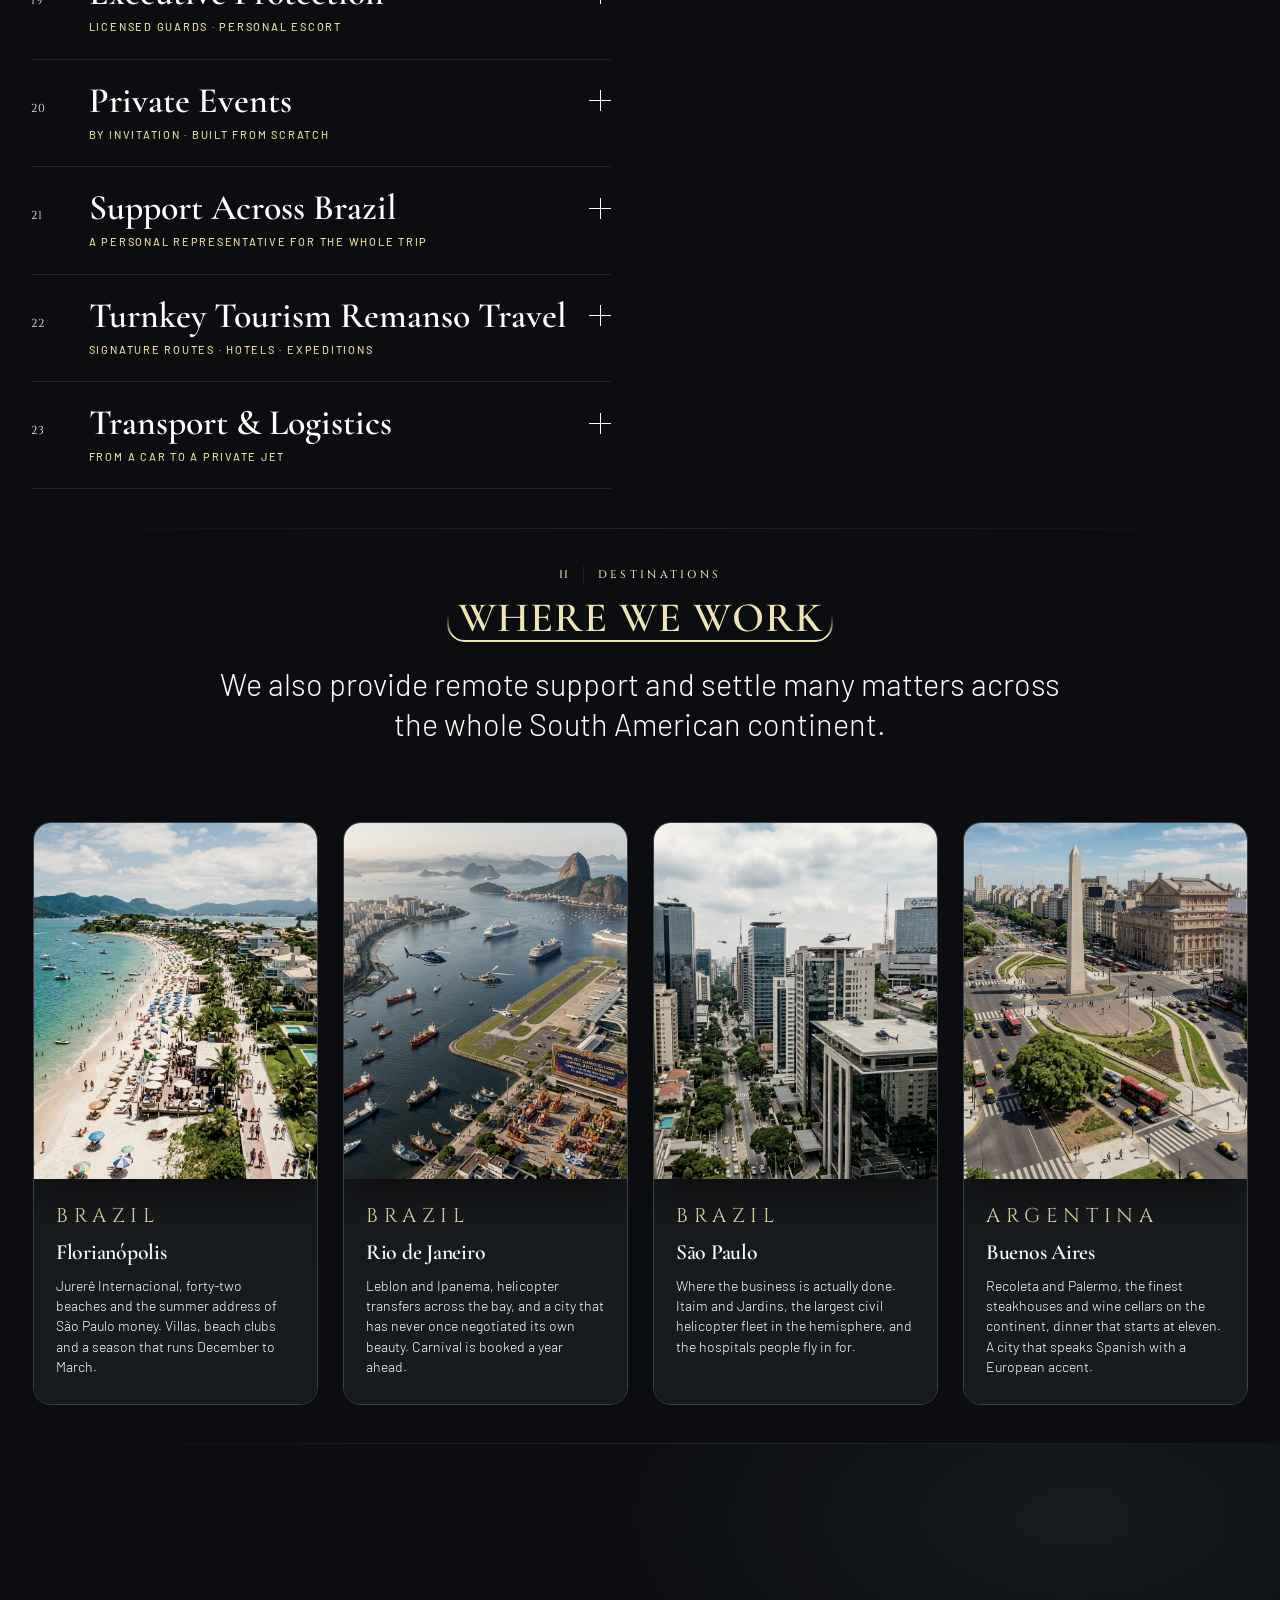
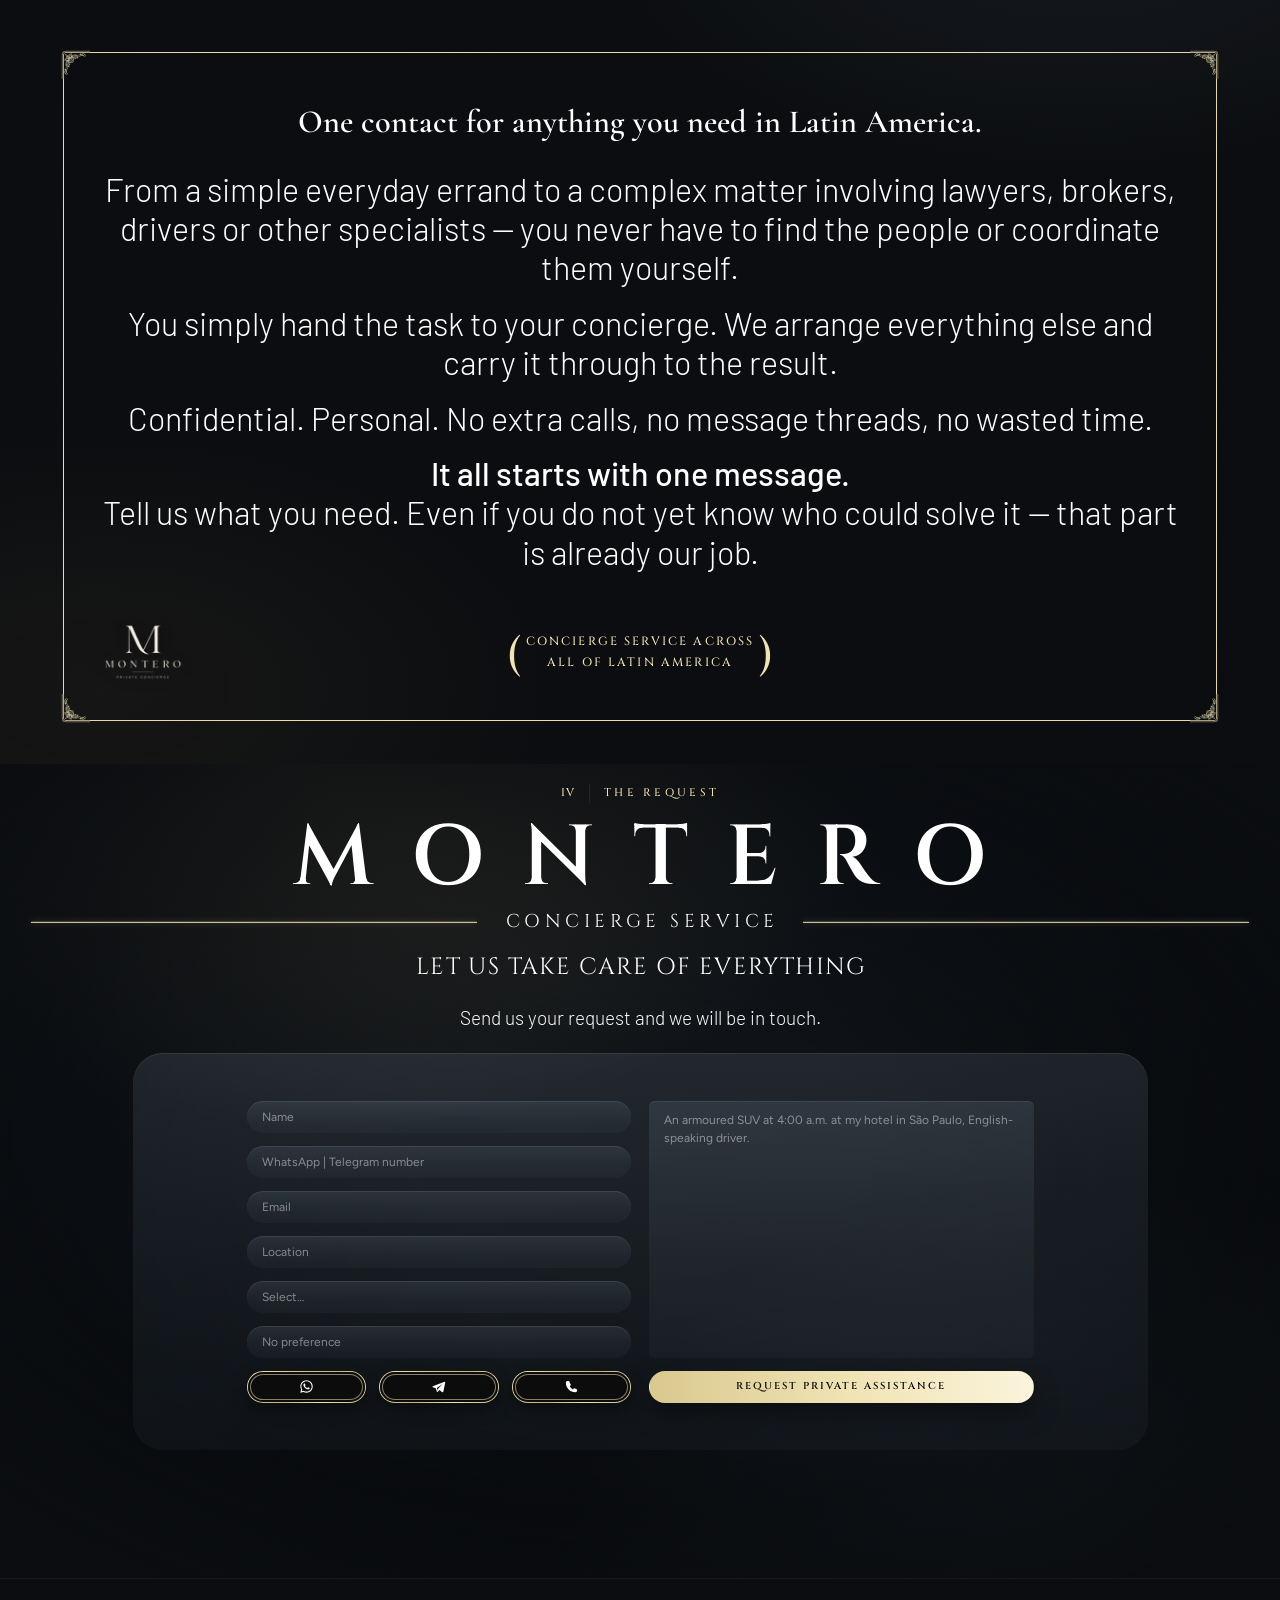
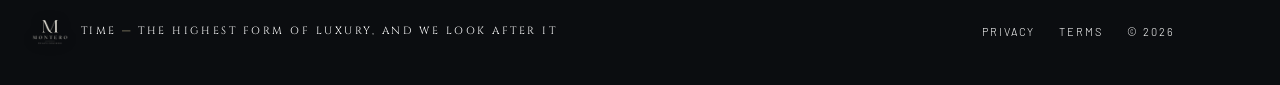
==== commit f751fb80: "Обновление сайта Co-Authored-By: Claude Opus 5 <noreply@anthropic.com>" ====
--- a/v3/index.html
+++ b/v3/index.html
@@ -41,7 +41,7 @@
 
      Всё обёрнуто так, чтобы отказ сети или старый браузер ничего не
      ломали: не вышло — страница просто остаётся как есть.        -->
-<meta name="mc-build" content="00d2177d7d">
+<meta name="mc-build" content="4d2e7a572e">
 <script>
 (function () {
   try {
@@ -73,7 +73,7 @@
 <link rel="stylesheet" href="https://fonts.googleapis.com/css2?family=Cormorant+Infant:wght@300;400;600;700&family=Figtree:wght@300;400;500;600&family=Playfair+Display:ital,wght@0,400;0,500;0,600;0,700;1,400;1,500;1,600&family=Lora:wght@400;500;600;700&family=Manrope:wght@300;400;500;600;700&display=swap">
 <link rel="stylesheet" href="https://fonts.googleapis.com/css2?family=Inter:wght@400;500;600&display=swap">
 <link rel="stylesheet" href="assets/css/style.css?v=c3d1b5fe">
-<link rel="stylesheet" href="assets/css/rossa.css?v=8a91a568">
+<link rel="stylesheet" href="assets/css/rossa.css?v=d70a1997">
 <!-- ── Первый экран показываем уже собранным ─────────────────────────
      Высоту знака, высоту верхнего ряда и кегль описания считает
      app.js по месту, а шрифты приходят с чужого сервера и до их
@@ -444,11 +444,11 @@
       <div class="pnl-grid">
         <a class="pnl-item" href="#services" data-scroll data-open="2">
           <span class="pnl-ico" aria-hidden="true"><svg viewBox="0 0 24 24" width="18" height="18" fill="none" stroke="currentColor" stroke-width="1.4" stroke-linecap="round" stroke-linejoin="round" aria-hidden="true"><path d="M4 7.4h13.4"/><path d="M10.6 7.4v1.9"/><path d="M6.8 9.3h4.4a3.6 3.6 0 0 1 3.5 2.8h4.9"/><path d="M19.6 12.1v2.2"/><path d="M6.8 9.3A2.8 2.8 0 0 0 4 12.1v2.2h10.7"/><path d="M5 16.4h9.4"/><path d="M6.4 14.3v2.1M12.6 14.3v2.1"/></svg></span>
-          <span class="pnl-name" data-i18n="lp.пнкт5">Вертолеты и Самолеты</span>
+          <span class="pnl-name" data-i18n="lp.пнкт5">Вертолёты и самолёты</span>
         </a>
         <a class="pnl-item" href="#services" data-scroll data-open="1">
           <span class="pnl-ico" aria-hidden="true"><svg viewBox="0 0 24 24" width="18" height="18" fill="none" stroke="currentColor" stroke-width="1.4" stroke-linecap="round" stroke-linejoin="round" aria-hidden="true"><path d="M3 15.8h18l-2 3a2.2 2.2 0 0 1-1.8 1H6.8A2.2 2.2 0 0 1 5 18.8l-2-3Z"/><path d="M5.8 13.9v-3.2h8.4l3.2 3.2"/><path d="M8 10.7V8.2h4.2v2.5"/><path d="M7 12.6h3.2"/></svg></span>
-          <span class="pnl-name" data-i18n="lp.пнкт6">Яхты и Катера</span>
+          <span class="pnl-name" data-i18n="lp.пнкт6">Яхты и катера</span>
         </a>
         <a class="pnl-item" href="#services" data-scroll data-open="17">
           <span class="pnl-ico" aria-hidden="true"><svg viewBox="0 0 24 24" width="18" height="18" fill="none" stroke="currentColor" stroke-width="1.4" stroke-linecap="round" stroke-linejoin="round" aria-hidden="true"><path d="M4.4 16.4v-3.2l1.8-3.6a1.8 1.8 0 0 1 1.6-1h8.4a1.8 1.8 0 0 1 1.6 1l1.8 3.6v3.2"/><path d="M4.4 13.2h15.2"/><circle cx="8" cy="16.4" r="1.6"/><circle cx="16" cy="16.4" r="1.6"/><path d="M9.6 16.4h4.8"/></svg></span>
@@ -473,7 +473,7 @@
         </a>
         <a class="pnl-item" href="#services" data-scroll data-open="5">
           <span class="pnl-ico" aria-hidden="true"><svg viewBox="0 0 24 24" width="18" height="18" fill="none" stroke="currentColor" stroke-width="1.4" stroke-linecap="round" stroke-linejoin="round" aria-hidden="true"><rect x="3.2" y="5.6" width="17.6" height="12.8" rx="2"/><circle cx="8.6" cy="11" r="2"/><path d="M5.4 15.8c.5-1.6 1.7-2.4 3.2-2.4s2.7.8 3.2 2.4"/><path d="M14.6 9.6h3.8M14.6 12h3.8M14.6 14.4h2.6"/></svg></span>
-          <span class="pnl-name" data-i18n="lp.пнкт11">ВНЖ и Гражданство</span>
+          <span class="pnl-name" data-i18n="lp.пнкт11">ВНЖ и гражданство</span>
         </a>
         <a class="pnl-item" href="#services" data-scroll data-open="6">
           <span class="pnl-ico" aria-hidden="true"><svg viewBox="0 0 24 24" width="18" height="18" fill="none" stroke="currentColor" stroke-width="1.4" stroke-linecap="round" stroke-linejoin="round" aria-hidden="true"><path d="M12 4.4v15.2"/><path d="M7.4 19.6h9.2"/><path d="M4.6 7.4h14.8"/><path d="M7.6 7.6 5 13.4h5.2L7.6 7.6Z"/><path d="M16.4 7.6 13.8 13.4H19l-2.6-5.8Z"/></svg></span>
--- a/v3/assets/css/rossa.css
+++ b/v3/assets/css/rossa.css
@@ -2672,3 +2672,93 @@
   .pnl-name{ color:#023D65; }
   .pnl-item:hover .pnl-name{ color:#01243C; }
 }
+
+/* ══════════ НАБОР В ПАНЕЛЯХ — ЗОЛОТО ══════════
+
+   Владелец передумал: не океан, а золото — то самое сливочное
+   #F6EDCB, которым набраны названия кубиков.
+
+   Плотную белую плёнку, поставленную ради тёмно-синего, возвращаем к
+   прозрачной: на белом стекле сливочное золото не читалось бы вовсе.
+   Панель снова похожа на стекло, сквозь неё видно палубу.         */
+@media (min-width:981px){
+  .pnl{
+    background:linear-gradient(180deg,
+      rgba(255,255,255,.16) 0%, rgba(255,255,255,.09) 52%,
+      rgba(255,255,255,.05) 100%);
+    border:1px solid rgba(240,227,180,.3);
+    box-shadow:0 18px 44px rgba(0,0,0,.28),
+               inset 0 1px 0 rgba(255,255,255,.34);
+  }
+  .pnl-h{ color:#F6EDCB; text-shadow:0 1px 10px rgba(0,0,0,.4); }
+  .pnl-h::after{
+    background:linear-gradient(90deg,
+      transparent 0%, rgba(246,237,203,.8) 50%, transparent 100%);
+  }
+  .pnl-name{ color:#F6EDCB; text-shadow:0 1px 8px rgba(0,0,0,.4); }
+  .pnl-item:hover .pnl-name{ color:#FFF8E2; }
+}
+
+/* ══════════ ПАНЕЛИ — ПРЕМИАЛЬНЫЙ НАБОР ══════════
+
+   Владелец отдал набор на моё усмотрение. Беру правило дорогих
+   витрин: золото — это акцент, а не цвет текста. Когда золотом
+   набрано всё разом — и четыре заголовка, и шестнадцать подписей, —
+   глазу не за что зацепиться, и дорогой цвет выглядит дешёвой
+   краской.
+
+   Поэтому три ступени. Заголовок — прописными, с широкой разбивкой
+   и золотом сайта #F0E3B4: так набирают вывески ювелирных домов,
+   и на прописных разбивка читается как воздух, а не как дефект.
+   Значок — то же золото, но приглушённое, чтобы не спорил с
+   заголовком. Подписи — тихая тёплая слоновая кость: она не тянет
+   на себя внимание и легко читается на палубе. Золотом подпись
+   становится под курсором — награда за наведение.
+
+   Стекло чуть глубже к низу: тёплый белый сверху, холодная тень
+   снизу. Так пластина видна на любом месте кадра и держит кость.  */
+@media (min-width:981px){
+  .pnl{
+    background:linear-gradient(180deg,
+      rgba(255,255,255,.15) 0%, rgba(255,255,255,.08) 46%,
+      rgba(10,14,20,.14) 100%);
+    border:1px solid rgba(240,227,180,.26);
+    box-shadow:0 20px 46px rgba(0,0,0,.3),
+               inset 0 1px 0 rgba(255,255,255,.32);
+  }
+
+  /* Прописные с разбивкой занимают больше места, чем строчные, —
+     кегль снижаем, иначе длинный «ЭКСКЛЮЗИВНЫЙ ТУРИЗМ» уйдёт на
+     две строки, а короткий «МИР ПРЕСТИЖА» останется на одной, и
+     пункты в панелях начнутся с разной высоты. */
+  .pnl-h{
+    font-family:var(--display);
+    font-weight:500;
+    font-size:min(1.06vw, 17.5px);
+    line-height:1.2;
+    text-transform:uppercase;
+    letter-spacing:.15em;
+    /* Разбивка добавляет пробел и после последней буквы — сдвигаем
+       строку обратно, чтобы она осталась ровно по центру. */
+    text-indent:.15em;
+    color:#F0E3B4;
+    text-shadow:0 1px 8px rgba(0,0,0,.45);
+  }
+  .pnl-h::after{
+    width:44%; height:1px;
+    margin:min(1.1vh, 12px) auto 0;
+    background:linear-gradient(90deg,
+      transparent 0%, rgba(240,227,180,.6) 50%, transparent 100%);
+  }
+
+  .pnl-name{
+    font-weight:300;
+    letter-spacing:.015em;
+    line-height:1.32;
+    color:rgba(246,243,236,.94);
+    text-shadow:0 1px 7px rgba(0,0,0,.5);
+  }
+  .pnl-item:hover .pnl-name{ color:#F0E3B4; }
+  .pnl-ico{ color:rgba(240,227,180,.82); }
+  .pnl-item:hover .pnl-ico{ color:#F6EDCB; }
+}
